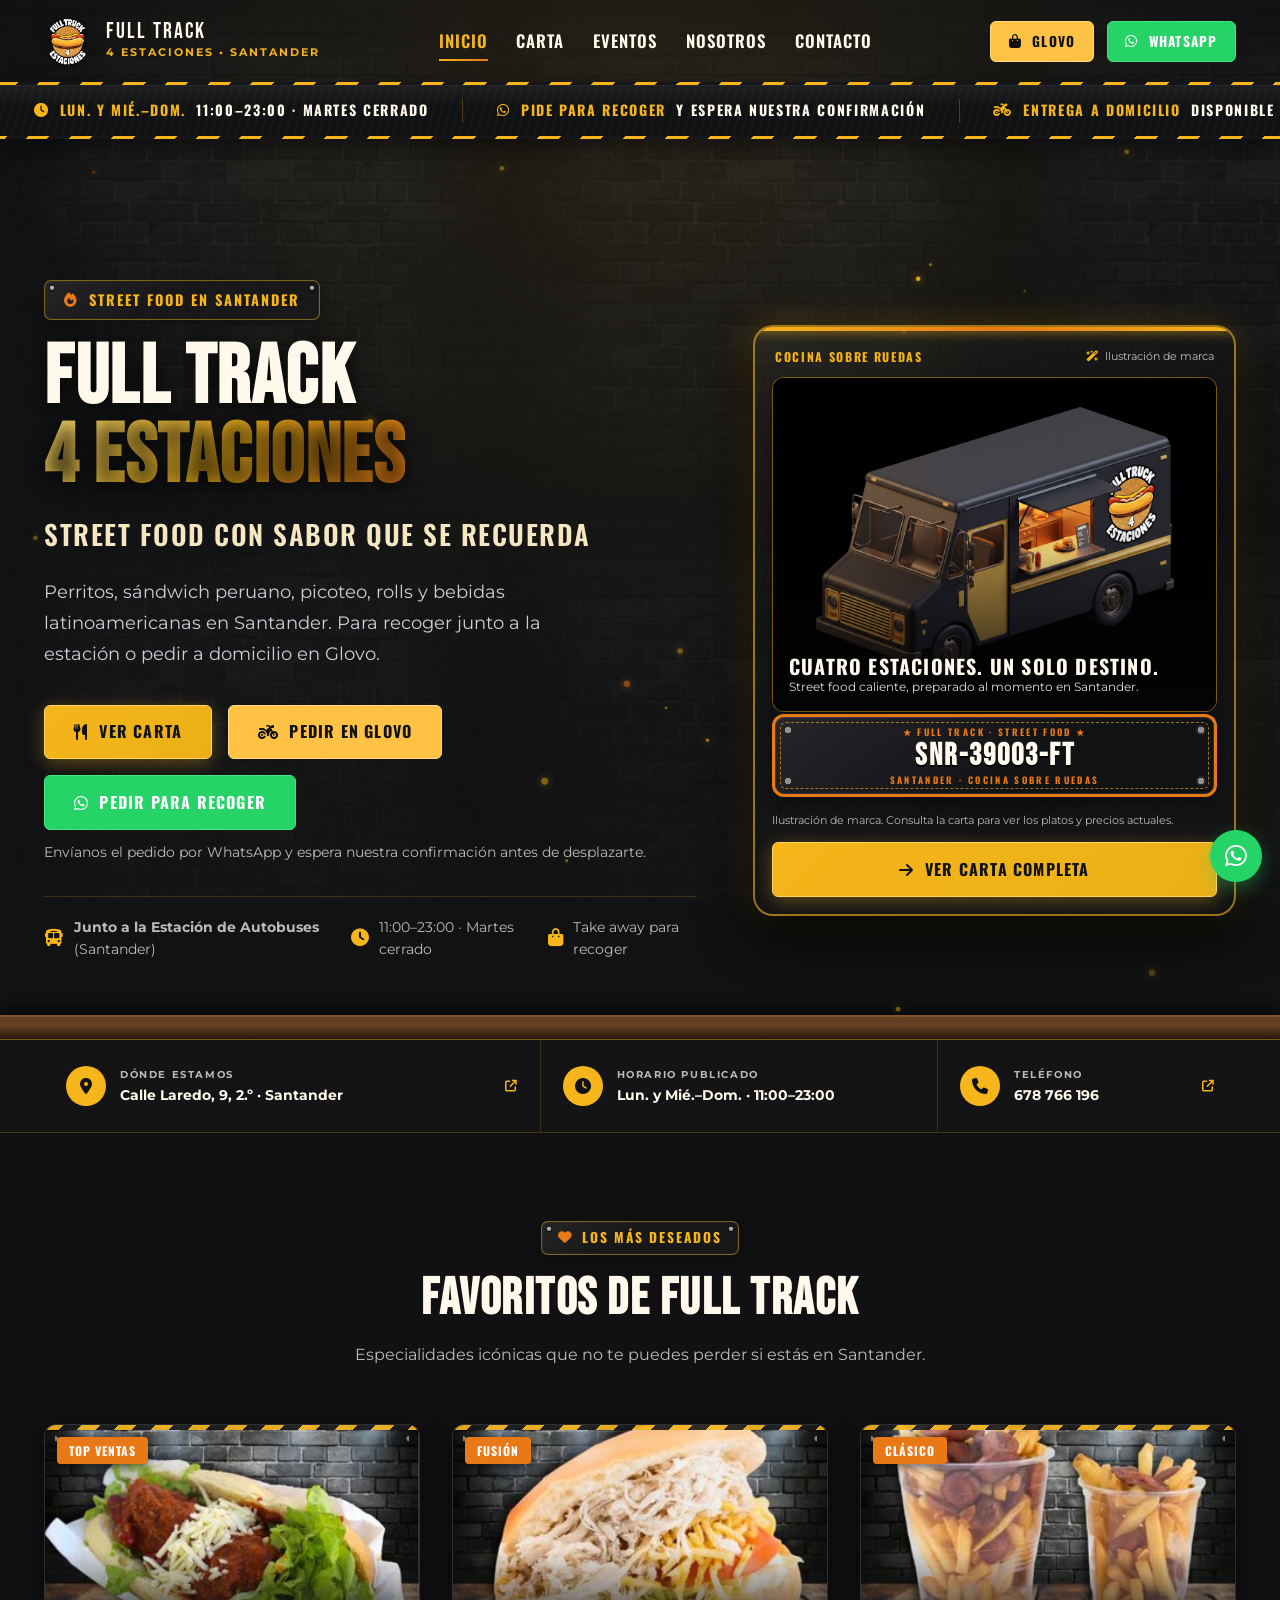
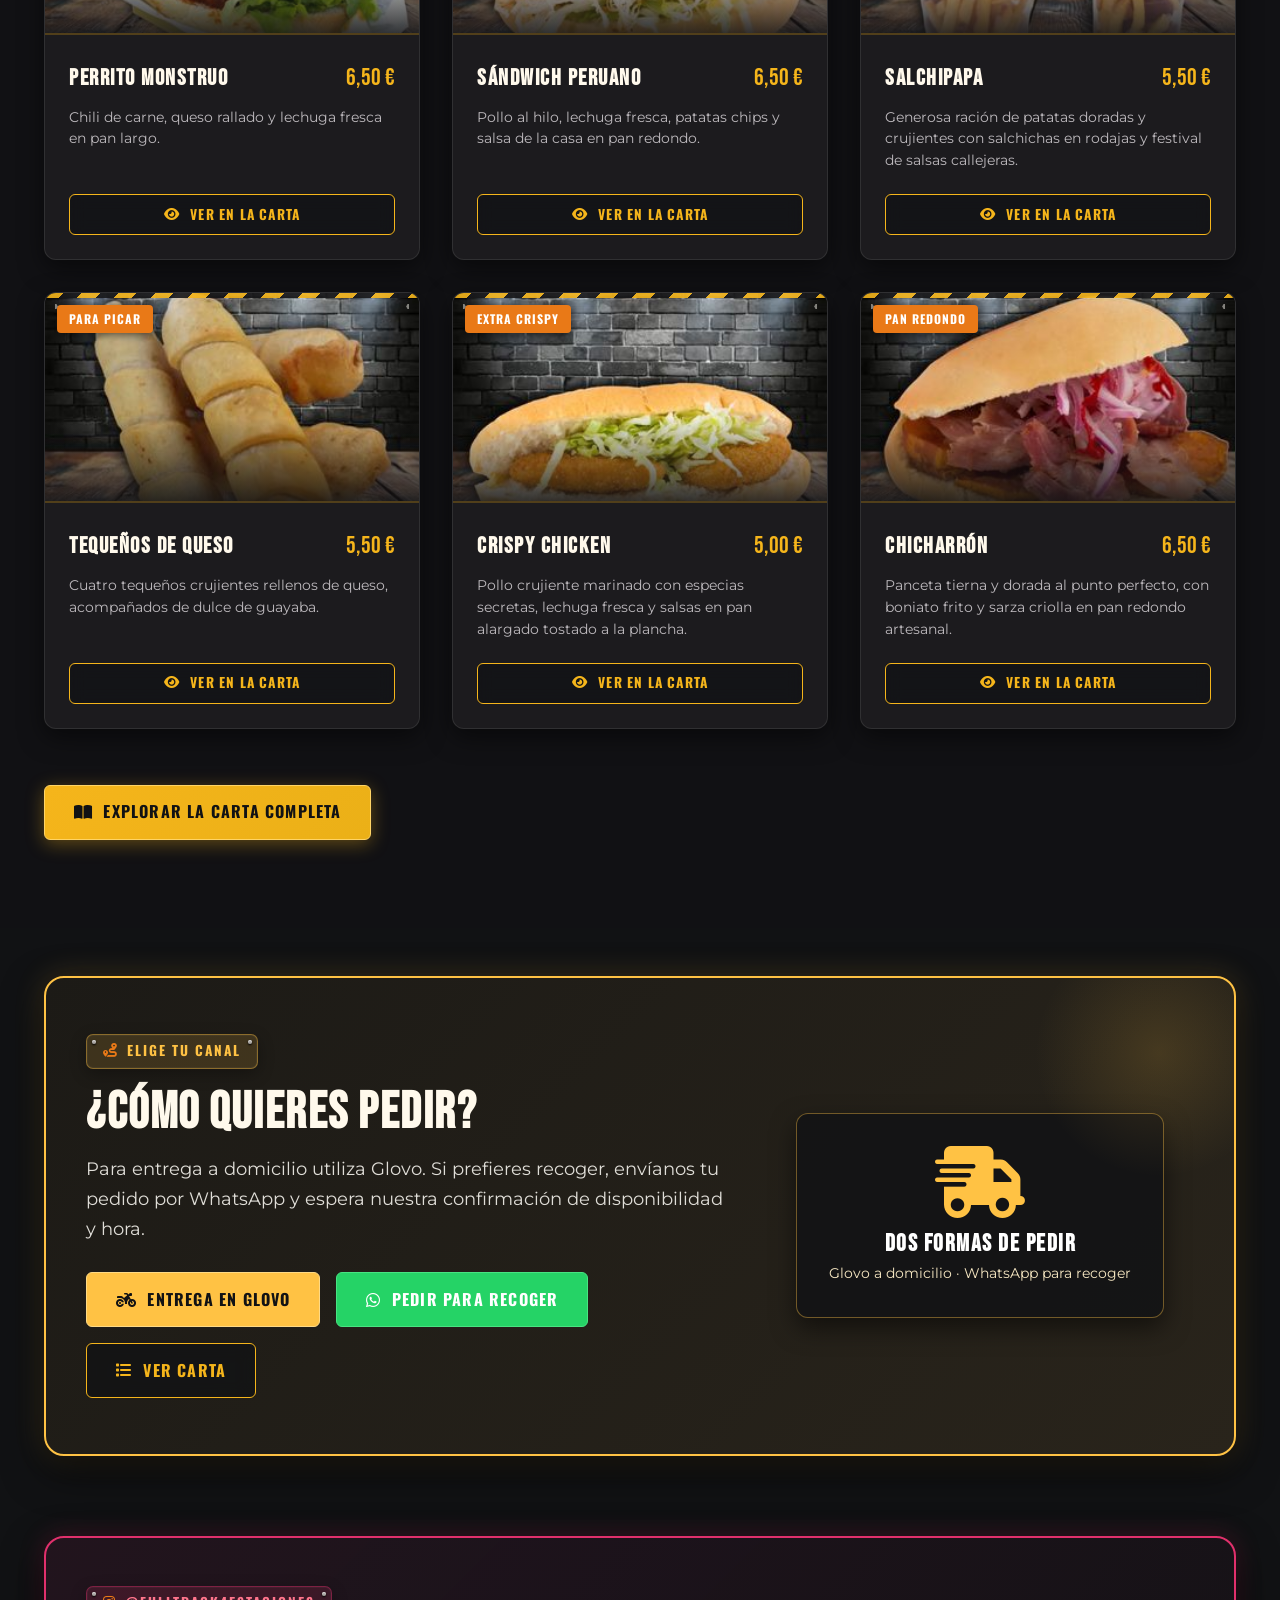
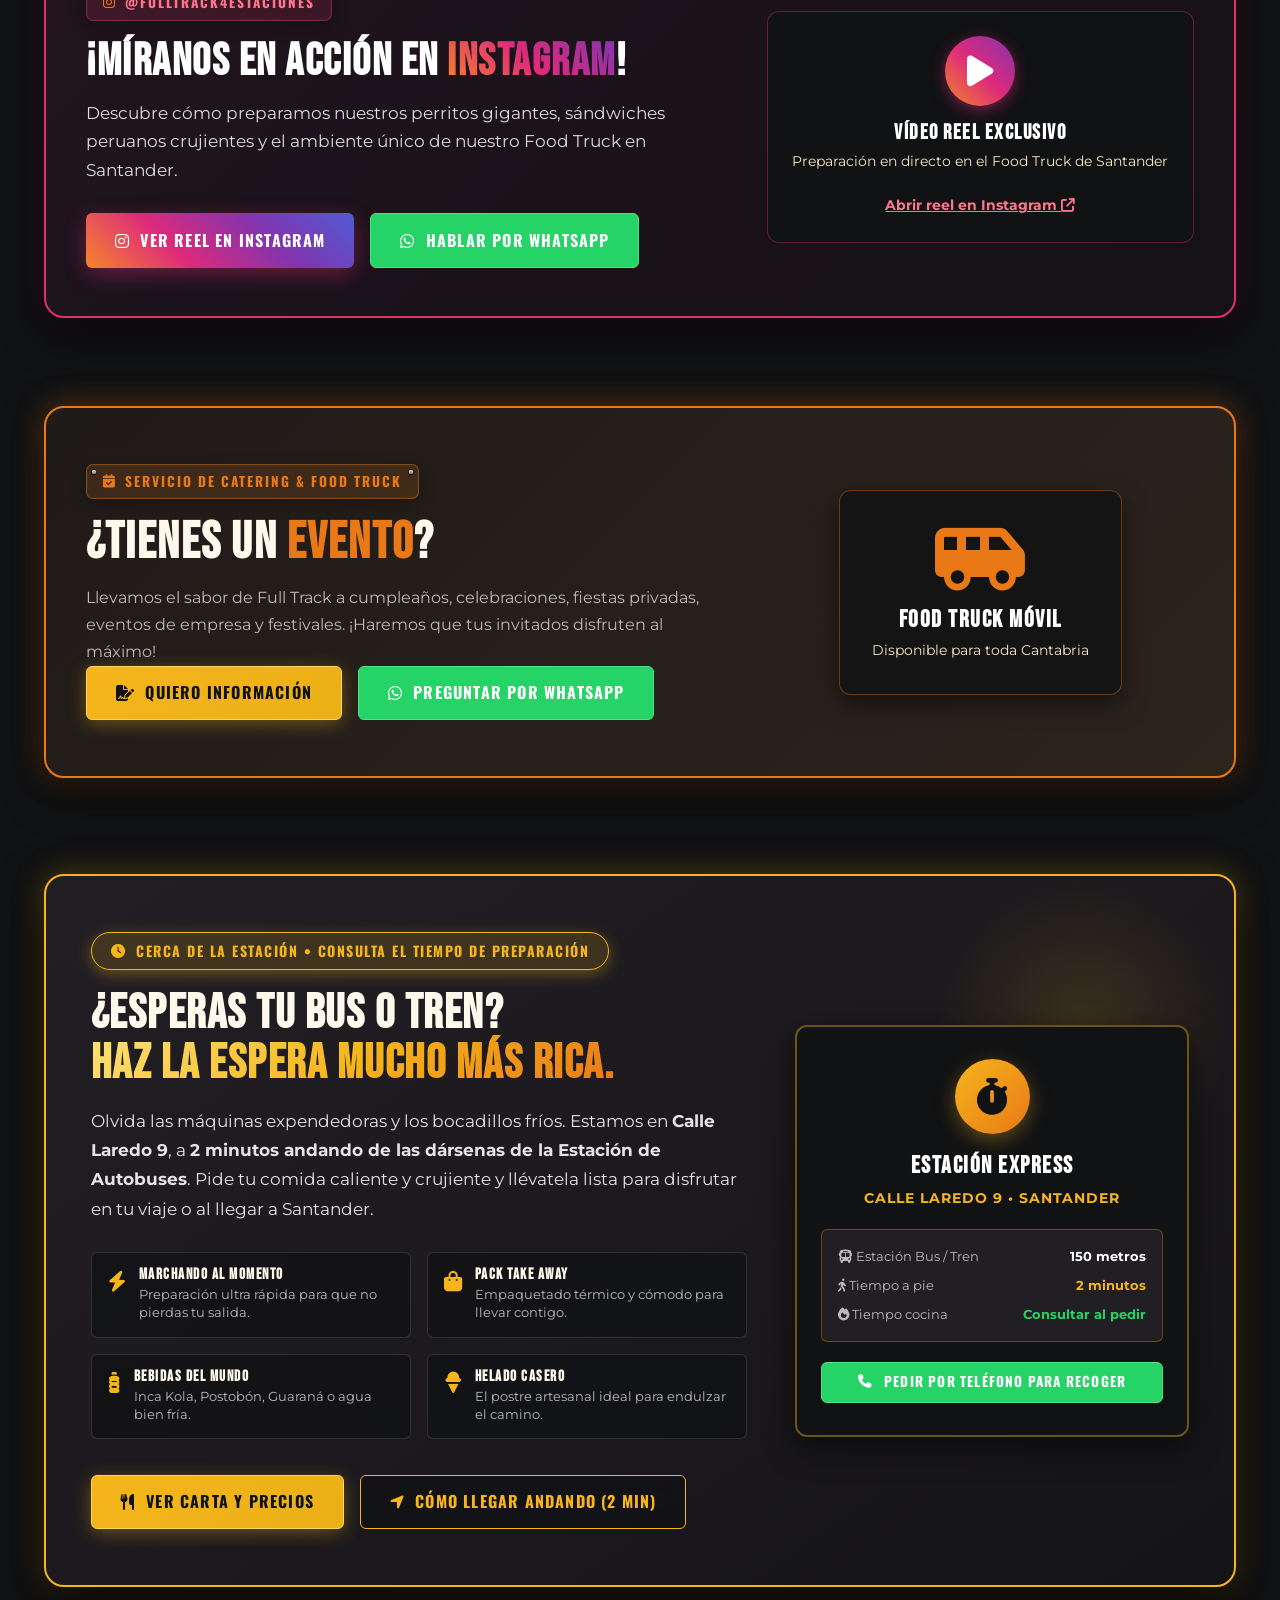
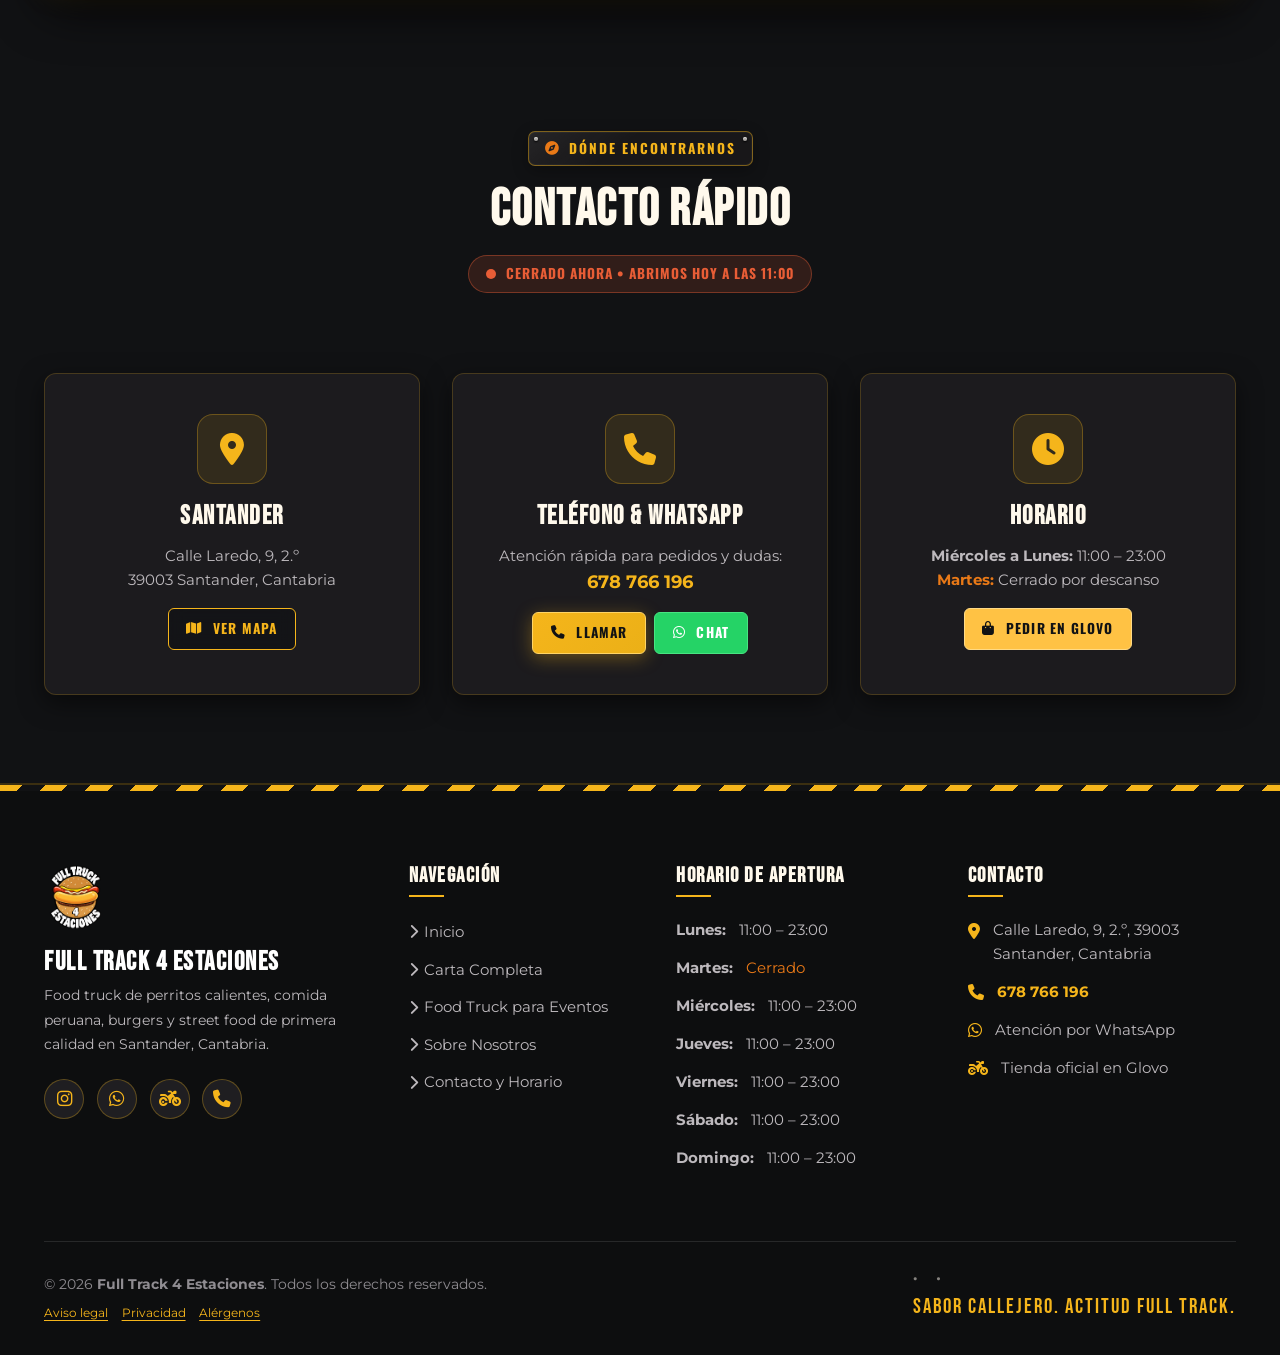
==== index.html @ 61c739f9 "Refine intro truck focus and shutter opening" ====
<!DOCTYPE html>
<html lang="es">
<head>
  <meta charset="UTF-8">
  <meta name="viewport" content="width=device-width, initial-scale=1.0">
  <title>Full Track 4 Estaciones | Food Truck y Street Food en Santander</title>
  <meta name="description" content="Descubre Full Track 4 Estaciones en Santander: los mejores perritos calientes, comida peruana, sándwiches crujientes y street food de calidad. Pide en Glovo o contrátanos para tu evento.">
  <meta name="keywords" content="Food truck en Santander, Perritos calientes en Santander, Street food Santander, Comida peruana Santander, Comida a domicilio Santander, Food truck para eventos en Cantabria">
  <meta name="author" content="Full Track 4 Estaciones">
  <meta name="theme-color" content="#111214">
  <script>
    (function () {
      try {
        var previewIntro = new URLSearchParams(window.location.search).get('intro') === 'preview';
        if ((previewIntro || !sessionStorage.getItem('fullTrackIntroShown')) && !window.matchMedia('(prefers-reduced-motion: reduce)').matches) {
          document.documentElement.classList.add('ft-intro-pending');
        }
      } catch (error) {
        // Si el almacenamiento no está disponible, la web carga directamente.
      }
    }());
  </script>

  <!-- OpenGraph / Social Media -->
  <meta property="og:type" content="restaurant">
  <meta property="og:title" content="Full Track 4 Estaciones | Food Truck & Street Food en Santander">
  <meta property="og:description" content="Street food con sabor que se recuerda. Perritos monstruo, sándwiches peruanos, tequeños y delivery directo en Santander.">
  <meta property="og:image" content="assets/logo-real-clean.png">
  <meta property="og:locale" content="es_ES">

  <!-- Favicon -->
  <link rel="icon" type="image/svg+xml" href="assets/favicon.svg">

  <!-- Google Fonts: Bebas Neue, Oswald, Montserrat -->
  <link rel="preconnect" href="https://fonts.googleapis.com">
  <link rel="preconnect" href="https://fonts.gstatic.com" crossorigin>
  <link href="https://fonts.googleapis.com/css2?family=Bebas+Neue&family=Montserrat:wght@400;500;600;700;800&family=Oswald:wght@500;600;700&display=swap" rel="stylesheet">

  <!-- Font Awesome 6 Icons -->
  <link rel="stylesheet" href="https://cdnjs.cloudflare.com/ajax/libs/font-awesome/6.5.1/css/all.min.css">

  <!-- Estilos del Proyecto -->
  <link rel="stylesheet" href="css/styles.css?v=20260828-3">
  <link rel="stylesheet" href="css/intro.css?v=20260828-2">

  <!-- Schema.org JSON-LD para SEO Local -->
  <script type="application/ld+json">
  {
    "@context": "https://schema.org",
    "@type": "FastFoodRestaurant",
    "name": "Full Track 4 Estaciones",
    "image": "assets/logo-real-clean.png",
    "telephone": "+34678766196",
    "address": {
      "@type": "PostalAddress",
      "streetAddress": "Calle Laredo, 9, 2.º",
      "addressLocality": "Santander",
      "addressRegion": "Cantabria",
      "postalCode": "39003",
      "addressCountry": "ES"
    },
    "servesCuisine": ["Street Food", "Peruvian", "Hot Dogs", "Fast Food"],
    "priceRange": "€",
    "openingHoursSpecification": [
      {
        "@type": "OpeningHoursSpecification",
        "dayOfWeek": ["Monday", "Wednesday", "Thursday", "Friday", "Saturday", "Sunday"],
        "opens": "11:00",
        "closes": "23:00"
      }
    ]
  }
  </script>
</head>
<body>

  <!-- INTRO DE BIENVENIDA: solo se activa al entrar en Inicio -->
  <section class="ft-intro-overlay" aria-label="Bienvenida de Full Track 4 Estaciones" aria-live="polite">
    <button class="ft-intro-skip" type="button" aria-label="Saltar intro y entrar en la web">Saltar intro</button>
    <div class="ft-intro-scene">
      <div class="ft-intro-glow" aria-hidden="true"></div>
      <div class="ft-intro-truck-frame">
        <img class="ft-intro-truck" src="assets/intro/furgoneta-food-truck.jpg" alt="Ilustración lateral del food truck Full Track 4 Estaciones">
        <div class="ft-intro-window-mask" aria-hidden="true">
          <div class="ft-intro-shutter">
            <span class="ft-intro-shutter-line"></span>
            <img src="assets/logo-real-clean.png" alt="">
            <span class="ft-intro-shutter-line"></span>
          </div>
        </div>
        <div class="ft-intro-steam" aria-hidden="true"><i></i><i></i><i></i></div>
      </div>
      <p class="ft-intro-message">EL SABOR YA ESTÁ AQUÍ</p>
    </div>
  </section>

  <!-- CABECERA PRINCIPAL -->
  <header class="site-header">
    <div class="container nav-container">
      <a href="index.html" class="brand-logo" title="Full Track 4 Estaciones - Inicio">
        <img src="assets/logo-real-clean.png" alt="Logo Full Track 4 Estaciones" class="brand-logo-img">
        <div class="brand-text">
          <span class="brand-name">FULL TRACK</span>
          <span class="brand-sub">4 Estaciones • Santander</span>
        </div>
      </a>

      <nav class="main-nav" aria-label="Navegación principal">
        <a href="index.html" class="nav-link active">Inicio</a>
        <a href="carta.html" class="nav-link">Carta</a>
        <a href="eventos.html" class="nav-link">Eventos</a>
        <a href="nosotros.html" class="nav-link">Nosotros</a>
        <a href="contacto.html" class="nav-link">Contacto</a>
      </nav>

      <div class="header-actions">
        <a href="https://glovoapp.com/es/es/santander/stores/food-truck-peruano-perritos-calientes-santander" target="_blank" rel="noopener noreferrer" class="btn btn-glovo btn-sm">
          <i class="fa-solid fa-bag-shopping"></i> Glovo
        </a>
        <a href="https://wa.me/34678766196" target="_blank" rel="noopener noreferrer" class="btn btn-whatsapp btn-sm">
          <i class="fa-brands fa-whatsapp"></i> WhatsApp
        </a>
        <button class="menu-toggle" aria-label="Abrir menú de navegación">
          <span></span>
          <span></span>
          <span></span>
        </button>
      </div>
    </div>
</header>

  <main id="contenido-principal">

  <!-- AVISOS IMPORTANTES: visible desde el primer momento -->
  <div class="ticker-wrap ticker-top" aria-hidden="true">
    <div class="ticker-content">
      <span class="ticker-item"><i class="fa-solid fa-clock"></i> <strong>LUN. Y MIÉ.–DOM.</strong> 11:00–23:00 · MARTES CERRADO</span>
      <span class="ticker-item"><i class="fa-brands fa-whatsapp"></i> <strong>PIDE PARA RECOGER</strong> Y ESPERA NUESTRA CONFIRMACIÓN</span>
      <span class="ticker-item"><i class="fa-solid fa-motorcycle"></i> <strong>ENTREGA A DOMICILIO</strong> DISPONIBLE EN GLOVO</span>
      <span class="ticker-item"><i class="fa-solid fa-truck-fast"></i> <strong>FOOD TRUCK PARA EVENTOS</strong> EN CANTABRIA</span>
      <span class="ticker-item"><i class="fa-solid fa-location-dot"></i> <strong>CALLE LAREDO, 9</strong> · SANTANDER</span>
      <span class="ticker-item"><i class="fa-solid fa-clock"></i> <strong>LUN. Y MIÉ.–DOM.</strong> 11:00–23:00 · MARTES CERRADO</span>
      <span class="ticker-item"><i class="fa-brands fa-whatsapp"></i> <strong>PIDE PARA RECOGER</strong> Y ESPERA NUESTRA CONFIRMACIÓN</span>
      <span class="ticker-item"><i class="fa-solid fa-motorcycle"></i> <strong>ENTREGA A DOMICILIO</strong> DISPONIBLE EN GLOVO</span>
      <span class="ticker-item"><i class="fa-solid fa-truck-fast"></i> <strong>FOOD TRUCK PARA EVENTOS</strong> EN CANTABRIA</span>
      <span class="ticker-item"><i class="fa-solid fa-location-dot"></i> <strong>CALLE LAREDO, 9</strong> · SANTANDER</span>
    </div>
  </div>

  <!-- HERO PRINCIPAL (ESTÉTICA INDUSTRIAL CON FOCOS Y LADRILLO) -->
  <section class="hero" id="hero">
    <!-- Canvas de partículas vivas de brasas cálidas -->
    <canvas id="embersCanvas"></canvas>

    <!-- Focos industriales superiores con conos de luz -->
    <div class="spotlights-wrapper">
      <div class="spotlights-bar"></div>
      <div class="spotlight-unit spot-1">
        <div class="spotlight-lamp"><div class="spotlight-bulb"></div></div>
        <div class="spotlight-beam"></div>
      </div>
      <div class="spotlight-unit spot-2">
        <div class="spotlight-lamp"><div class="spotlight-bulb"></div></div>
        <div class="spotlight-beam"></div>
      </div>
      <div class="spotlight-unit spot-3">
        <div class="spotlight-lamp"><div class="spotlight-bulb"></div></div>
        <div class="spotlight-beam"></div>
      </div>
      <div class="spotlight-unit spot-4">
        <div class="spotlight-lamp"><div class="spotlight-bulb"></div></div>
        <div class="spotlight-beam"></div>
      </div>
    </div>

    <!-- Suelo de Madera Tostada -->
    <div class="hero-wood-floor"></div>

    <div class="container hero-content">
      <!-- Lado Izquierdo: Titulares y Llamadas a la Acción -->
      <div class="hero-text-block">
        <div class="hero-badge-top">
          <i class="fa-solid fa-fire highlight-orange"></i>
          <span>STREET FOOD EN SANTANDER</span>
        </div>
        
        <h1 class="hero-title">FULL TRACK<br><span class="text-gradient">4 ESTACIONES</span></h1>
        
        <div class="hero-subtitle">Street food con sabor que se recuerda</div>
        
        <p class="hero-desc">
          Perritos, sándwich peruano, picoteo, rolls y bebidas latinoamericanas en Santander. Para recoger junto a la estación o pedir a domicilio en Glovo.
        </p>

        <div class="hero-cta-group">
          <a href="carta.html" class="btn btn-primary">
            <i class="fa-solid fa-utensils"></i> VER CARTA
          </a>
          <a href="https://glovoapp.com/es/es/santander/stores/food-truck-peruano-perritos-calientes-santander" target="_blank" rel="noopener noreferrer" class="btn btn-glovo">
            <i class="fa-solid fa-motorcycle"></i> PEDIR EN GLOVO
          </a>
          <a href="https://wa.me/34678766196" target="_blank" rel="noopener noreferrer" class="btn btn-whatsapp">
            <i class="fa-brands fa-whatsapp"></i> PEDIR PARA RECOGER
          </a>
          <p class="order-note">Envíanos el pedido por WhatsApp y espera nuestra confirmación antes de desplazarte.</p>
        </div>

        <div class="hero-trust-bar">
          <div class="trust-item">
            <i class="fa-solid fa-bus"></i>
            <span><strong>Junto a la Estación de Autobuses</strong> (Santander)</span>
          </div>
          <div class="trust-item">
            <i class="fa-solid fa-clock"></i>
            <span>11:00–23:00 · Martes cerrado</span>
          </div>
          <div class="trust-item">
            <i class="fa-solid fa-bag-shopping"></i>
            <span>Take away para recoger</span>
          </div>
        </div>
      </div>

      <!-- Lado Derecho: ilustración de marca del food truck -->
      <div class="hero-visual-card hero-truck-showcase">
        <div class="truck-art-header">
          <span class="eyebrow">COCINA SOBRE RUEDAS</span>
          <span class="truck-art-note"><i class="fa-solid fa-wand-magic-sparkles"></i> Ilustración de marca</span>
        </div>
        <figure class="hero-truck-art">
          <img src="assets/foodtruck-4-estaciones-illustration.jpg" alt="Ilustración del food truck Full Track 4 Estaciones en negro y dorado">
          <figcaption>
            <strong>CUATRO ESTACIONES. UN SOLO DESTINO.</strong>
            <span>Street food caliente, preparado al momento en Santander.</span>
          </figcaption>
        </figure>
        <div class="foodtruck-license-plate" aria-label="Matrícula de marca Full Track: SNR-39003-FT">
          <span class="plate-top">★ Full Track · Street Food ★</span>
          <strong>SNR-39003-FT</strong>
          <span class="plate-bottom">Santander · Cocina sobre ruedas</span>
        </div>
        <p class="proof-footnote">Ilustración de marca. Consulta la carta para ver los platos y precios actuales.</p>
        <a href="carta.html" class="btn btn-primary btn-block"><i class="fa-solid fa-arrow-right"></i> VER CARTA COMPLETA</a>
      </div>
    </div>
  </section>

  <section class="real-facts-strip" aria-label="Datos verificados de Full Track">
    <div class="container real-facts-grid">
      <a href="https://maps.google.com/?q=Calle+Laredo+9+39003+Santander" target="_blank" rel="noopener noreferrer" class="real-fact-item">
        <i class="fa-solid fa-location-dot"></i><span><small>DÓNDE ESTAMOS</small><strong>Calle Laredo, 9, 2.º · Santander</strong></span><i class="fa-solid fa-arrow-up-right-from-square fact-arrow"></i>
      </a>
      <div class="real-fact-item">
        <i class="fa-solid fa-clock"></i><span><small>HORARIO PUBLICADO</small><strong>Lun. y Mié.–Dom. · 11:00–23:00</strong></span>
      </div>
      <a href="tel:+34678766196" class="real-fact-item">
        <i class="fa-solid fa-phone"></i><span><small>TELÉFONO</small><strong>678 766 196</strong></span><i class="fa-solid fa-arrow-up-right-from-square fact-arrow"></i>
      </a>
    </div>
  </section>

  <!-- BARRA DE IMPACTO Y NÚMEROS -->
  <section class="stats-counter-strip" hidden>
    <div class="container">
      <div class="stats-counter-grid">
        <div class="stat-counter-box">
          <div class="stat-counter-number">Santander</div>
          <div class="stat-counter-label">Street food y recogida</div>
        </div>
        <div class="stat-counter-box">
          <div class="stat-counter-number">6 días</div>
          <div class="stat-counter-label">Horario semanal publicado</div>
        </div>
        <div class="stat-counter-box">
          <div class="stat-counter-number">Glovo</div>
          <div class="stat-counter-label">Entrega a domicilio</div>
        </div>
        <div class="stat-counter-box">
          <div class="stat-counter-number">Eventos</div>
          <div class="stat-counter-label">Solicita disponibilidad</div>
        </div>
      </div>
    </div>
  </section>

  <!-- SECCIÓN: LO QUE NOS REPRESENTA -->
  <section class="section" id="nos-representa" hidden>
    <div class="container">
      <div class="section-header">
        <div class="section-tag">
          <i class="fa-solid fa-star"></i> Nuestra Esencia
        </div>
        <h2>Lo que nos representa</h2>
        <p>Pasión por la comida callejera bien hecha, con personalidad arrolladora y máxima calidad en cada bocado.</p>
        <div class="section-divider"></div>
      </div>

      <div class="features-grid">
        <!-- Tarjeta 1 -->
        <div class="feature-card">
          <div class="feature-icon-box">
            <i class="fa-solid fa-hotdog"></i>
          </div>
          <h3 class="feature-title">Street Food</h3>
          <p class="feature-text">
            Comida rápida con personalidad, sabor y estilo propio. Desde nuestros perritos gigantes hasta los mejores sándwiches y picoteos recién hechos.
          </p>
        </div>

        <!-- Tarjeta 2 -->
        <div class="feature-card">
          <div class="feature-icon-box">
            <i class="fa-solid fa-users"></i>
          </div>
          <h3 class="feature-title">Sabor para Compartir</h3>
          <p class="feature-text">
            Opciones pensadas para disfrutar solo, en pareja, con amigos o en familia. Raciones generosas, tequeños crujientes y salchipapas irresistibles.
          </p>
        </div>

        <!-- Tarjeta 3 -->
        <div class="feature-card">
          <div class="feature-icon-box">
            <i class="fa-solid fa-motorcycle"></i>
          </div>
          <h3 class="feature-title">También a Domicilio</h3>
          <p class="feature-text">
            Pide tus favoritos cómodamente a través de Glovo y recíbelos calientes y crujientes en cualquier punto de Santander.
          </p>
        </div>
      </div>
    </div>
  </section>

  <!-- SECCIÓN: FAVORITOS DE FULL TRACK -->
  <section class="section" id="favoritos" style="background: rgba(17, 18, 20, 0.65);">
    <div class="container">
      <div class="section-header">
        <div class="section-tag">
          <i class="fa-solid fa-heart"></i> Los Más Deseados
        </div>
        <h2>Favoritos de Full Track</h2>
        <p>Especialidades icónicas que no te puedes perder si estás en Santander.</p>
        <div class="section-divider"></div>
      </div>

      <div class="favorites-grid">
        <!-- 1. Perrito Monstruo -->
        <div class="product-card">
          <div class="product-image-box">
            <span class="product-badge-corner">TOP VENTAS</span>
            <img src="assets/dishes/perrito-monstruo.jpg" alt="Perrito Monstruo Full Track" class="product-img" loading="lazy">
          </div>
          <div class="product-details">
            <div class="product-header">
              <h3 class="product-name">Perrito Monstruo</h3>
              <span class="product-price">6,50 €</span>
            </div>
            <p class="product-desc">
              Chili de carne, queso rallado y lechuga fresca en pan largo.
            </p>
            <div class="product-footer">
              <a href="carta.html#pan-largo" class="btn btn-secondary btn-sm btn-block">
                <i class="fa-solid fa-eye"></i> Ver en la carta
              </a>
            </div>
          </div>
        </div>

        <!-- 2. Sándwich Peruano -->
        <div class="product-card">
          <div class="product-image-box">
            <span class="product-badge-corner">FUSIÓN</span>
            <img src="assets/dishes/sandwich-peruano.jpg" alt="Sándwich Peruano Full Track" class="product-img" loading="lazy">
          </div>
          <div class="product-details">
            <div class="product-header">
              <h3 class="product-name">Sándwich Peruano</h3>
              <span class="product-price">6,50 €</span>
            </div>
            <p class="product-desc">
              Pollo al hilo, lechuga fresca, patatas chips y salsa de la casa en pan redondo.
            </p>
            <div class="product-footer">
              <a href="carta.html#mas-vendido" class="btn btn-secondary btn-sm btn-block">
                <i class="fa-solid fa-eye"></i> Ver en la carta
              </a>
            </div>
          </div>
        </div>

        <!-- 3. Salchipapa -->
        <div class="product-card">
          <div class="product-image-box">
            <span class="product-badge-corner">CLÁSICO</span>
            <img src="assets/dishes/salchipapa.jpg" alt="Salchipapa Full Track" class="product-img" loading="lazy">
          </div>
          <div class="product-details">
            <div class="product-header">
              <h3 class="product-name">Salchipapa</h3>
              <span class="product-price">5,50 €</span>
            </div>
            <p class="product-desc">
              Generosa ración de patatas doradas y crujientes con salchichas en rodajas y festival de salsas callejeras.
            </p>
            <div class="product-footer">
              <a href="carta.html#mas-vendido" class="btn btn-secondary btn-sm btn-block">
                <i class="fa-solid fa-eye"></i> Ver en la carta
              </a>
            </div>
          </div>
        </div>

        <!-- 4. Tequeños de Queso -->
        <div class="product-card">
          <div class="product-image-box">
            <span class="product-badge-corner">PARA PICAR</span>
            <img src="assets/dishes/tequenos-de-queso-4-uds.jpg" alt="Tequeños de Queso Full Track" class="product-img" loading="lazy">
          </div>
          <div class="product-details">
            <div class="product-header">
              <h3 class="product-name">Tequeños de Queso</h3>
              <span class="product-price">5,50 €</span>
            </div>
            <p class="product-desc">
              Cuatro tequeños crujientes rellenos de queso, acompañados de dulce de guayaba.
            </p>
            <div class="product-footer">
              <a href="carta.html#picoteo" class="btn btn-secondary btn-sm btn-block">
                <i class="fa-solid fa-eye"></i> Ver en la carta
              </a>
            </div>
          </div>
        </div>

        <!-- 5. Crispy Chicken -->
        <div class="product-card">
          <div class="product-image-box">
            <span class="product-badge-corner">EXTRA CRISPY</span>
            <img src="assets/dishes/crispy-chicken.jpg" alt="Crispy Chicken Full Track" class="product-img" loading="lazy">
          </div>
          <div class="product-details">
            <div class="product-header">
              <h3 class="product-name">Crispy Chicken</h3>
              <span class="product-price">5,00 €</span>
            </div>
            <p class="product-desc">
              Pollo crujiente marinado con especias secretas, lechuga fresca y salsas en pan alargado tostado a la plancha.
            </p>
            <div class="product-footer">
              <a href="carta.html#pan-largo" class="btn btn-secondary btn-sm btn-block">
                <i class="fa-solid fa-eye"></i> Ver en la carta
              </a>
            </div>
          </div>
        </div>

        <!-- 6. Chicharrón -->
        <div class="product-card">
          <div class="product-image-box">
            <span class="product-badge-corner">PAN REDONDO</span>
            <img src="assets/dishes/chicharron.jpg" alt="Chicharrón Full Track" class="product-img" loading="lazy">
          </div>
          <div class="product-details">
            <div class="product-header">
              <h3 class="product-name">Chicharrón</h3>
              <span class="product-price">6,50 €</span>
            </div>
            <p class="product-desc">
              Panceta tierna y dorada al punto perfecto, con boniato frito y sarza criolla en pan redondo artesanal.
            </p>
            <div class="product-footer">
              <a href="carta.html#pan-redondo" class="btn btn-secondary btn-sm btn-block">
                <i class="fa-solid fa-eye"></i> Ver en la carta
              </a>
            </div>
          </div>
        </div>
      </div>

      <div class="menu-action-center" style="margin-top: 3.5rem;">
        <a href="carta.html" class="btn btn-primary btn-lg">
          <i class="fa-solid fa-book-open"></i> EXPLORAR LA CARTA COMPLETA
        </a>
      </div>
    </div>
  </section>

  <!-- SECCIÓN INTERACTIVA: CONFIGURA TU COMBO STREET FOOD EN VIVO -->
  <section class="section" id="arma-tu-combo" style="padding-top: 2rem; padding-bottom: 3.5rem;" hidden>
    <div class="container">
      <div class="combo-maker-section" id="comboMaker">
        <div class="section-header" style="margin-bottom: 2rem;">
          <div class="section-tag" style="background: rgba(245, 181, 27, 0.15); border-color: rgba(245, 181, 27, 0.4); color: var(--color-yellow);">
            <i class="fa-solid fa-wand-magic-sparkles"></i> Interactivo
          </div>
          <h2 style="font-size: clamp(2rem, 3.5vw, 2.8rem);">Arma tu Menú Combo al Vuelo</h2>
          <p>Selecciona tu plato favorito, tu bebida internacional y tu postre para calcular tu pedido en directo.</p>
          <div class="section-divider"></div>
        </div>

        <div class="combo-steps-grid">
          <!-- Paso 1: Plato Principal -->
          <div class="combo-step-col">
            <h4><i class="fa-solid fa-hotdog"></i> 1. Plato Principal</h4>
            <div class="combo-options-list">
              <div class="combo-option-card selected" data-group="main" data-name="Perrito Monstruo" data-price="7.50">
                <span class="combo-option-name">🌭 Perrito Monstruo</span>
                <span class="combo-option-price">7.50€</span>
              </div>
              <div class="combo-option-card" data-group="main" data-name="Sándwich Peruano" data-price="7.20">
                <span class="combo-option-name">🥪 Sándwich Peruano</span>
                <span class="combo-option-price">7.20€</span>
              </div>
              <div class="combo-option-card" data-group="main" data-name="Salchipapa Especial" data-price="6.90">
                <span class="combo-option-name">🍟 Salchipapa Especial</span>
                <span class="combo-option-price">6.90€</span>
              </div>
              <div class="combo-option-card" data-group="main" data-name="Crispy Chicken" data-price="6.80">
                <span class="combo-option-name">🍗 Crispy Chicken</span>
                <span class="combo-option-price">6.80€</span>
              </div>
            </div>
          </div>

          <!-- Paso 2: Bebida del Mundo -->
          <div class="combo-step-col">
            <h4><i class="fa-solid fa-bottle-water"></i> 2. Bebida Fría</h4>
            <div class="combo-options-list">
              <div class="combo-option-card selected" data-group="drink" data-name="Inca Kola (Perú)" data-price="2.20">
                <span class="combo-option-name">🇵🇪 Inca Kola 300ml</span>
                <span class="combo-option-price">2.20€</span>
              </div>
              <div class="combo-option-card" data-group="drink" data-name="Postobón Manzana" data-price="2.20">
                <span class="combo-option-name">🇨🇴 Postobón Manzana</span>
                <span class="combo-option-price">2.20€</span>
              </div>
              <div class="combo-option-card" data-group="drink" data-name="Guaraná (Brasil)" data-price="2.20">
                <span class="combo-option-name">🇧🇷 Guaraná Antarctica</span>
                <span class="combo-option-price">2.20€</span>
              </div>
              <div class="combo-option-card" data-group="drink" data-name="Coca-Cola Zero" data-price="2.00">
                <span class="combo-option-name">🥤 Coca-Cola Zero</span>
                <span class="combo-option-price">2.00€</span>
              </div>
            </div>
          </div>

          <!-- Paso 3: Postre Artesanal -->
          <div class="combo-step-col">
            <h4><i class="fa-solid fa-ice-cream"></i> 3. Postre / Extra</h4>
            <div class="combo-options-list">
              <div class="combo-option-card selected" data-group="dessert" data-name="Helado Casero" data-price="2.80">
                <span class="combo-option-name">🍦 Helado Casero</span>
                <span class="combo-option-price">2.80€</span>
              </div>
              <div class="combo-option-card" data-group="dessert" data-name="Tequeños (4 Uds)" data-price="4.50">
                <span class="combo-option-name">🧀 Tequeños de Queso</span>
                <span class="combo-option-price">4.50€</span>
              </div>
              <div class="combo-option-card" data-group="dessert" data-name="none" data-price="0.00">
                <span class="combo-option-name">❌ Sin postre / extra</span>
                <span class="combo-option-price">0.00€</span>
              </div>
            </div>
          </div>
        </div>

        <!-- Resumen y Botón de Pedido -->
        <div class="combo-summary-box">
          <div>
            <div class="combo-total-label">Total de tu Menú Combo:</div>
            <div class="combo-total-price" id="comboTotalPrice">12.50€</div>
            <div class="combo-selected-preview" id="comboSelectedPreview">
              👉 Principal: Perrito Monstruo + Bebida: Inca Kola + Postre: Helado Casero
            </div>
          </div>

          <div style="display: flex; gap: 1rem; flex-wrap: wrap;">
            <a href="#" id="comboWhatsappBtn" target="_blank" rel="noopener noreferrer" class="btn btn-whatsapp btn-lg">
              <i class="fa-brands fa-whatsapp"></i> PEDIR ESTE COMBO POR WHATSAPP
            </a>
            <a href="https://glovoapp.com/es/es/santander/stores/food-truck-peruano-perritos-calientes-santander" target="_blank" rel="noopener noreferrer" class="btn btn-glovo btn-lg">
              <i class="fa-solid fa-bag-shopping"></i> O PEDIR EN GLOVO
            </a>
          </div>
        </div>
      </div>
    </div>
  </section>

  <!-- SECCIÓN GLOVO BANNER -->
  <section class="section" style="padding-top: 3rem; padding-bottom: 3rem;">
    <div class="container">
      <div class="banner-glovo">
        <div class="banner-grid">
          <div>
            <div class="section-tag" style="background: rgba(255, 194, 68, 0.15); border-color: rgba(255, 194, 68, 0.4); color: var(--glovo-yellow);">
              <i class="fa-solid fa-route"></i> Elige tu canal
            </div>
            <h2>¿Cómo quieres pedir?</h2>
            <p>
              Para entrega a domicilio utiliza Glovo. Si prefieres recoger, envíanos tu pedido por WhatsApp y espera nuestra confirmación de disponibilidad y hora.
            </p>
            <div class="banner-actions">
              <a href="https://glovoapp.com/es/es/santander/stores/food-truck-peruano-perritos-calientes-santander" target="_blank" rel="noopener noreferrer" class="btn btn-glovo">
                <i class="fa-solid fa-motorcycle"></i> ENTREGA EN GLOVO
              </a>
              <a href="https://wa.me/34678766196?text=Hola%20Full%20Track%2C%20quiero%20hacer%20un%20pedido%20para%20recoger.%20%C2%BFMe%20confirm%C3%A1is%20disponibilidad%20y%20hora%3F" target="_blank" rel="noopener noreferrer" class="btn btn-whatsapp">
                <i class="fa-brands fa-whatsapp"></i> PEDIR PARA RECOGER
              </a>
              <a href="carta.html" class="btn btn-secondary">
                <i class="fa-solid fa-list"></i> VER CARTA
              </a>
            </div>
          </div>

          <div class="banner-icon-side">
            <div class="banner-badge-box">
              <i class="fa-solid fa-truck-fast"></i>
              <h3 style="font-size: 1.5rem; color: #fff; margin-bottom: 0.3rem;">DOS FORMAS DE PEDIR</h3>
              <p style="font-size: 0.85rem; color: var(--color-cream); margin: 0;">Glovo a domicilio · WhatsApp para recoger</p>
            </div>
          </div>
        </div>
      </div>
    </div>
  </section>

  <!-- SECCIÓN ESPECIAL: HELADOS ARTESANALES & BEBIDAS DEL MUNDO -->
  <section class="section" id="especiales-mundo" style="background: rgba(22, 20, 24, 0.7); border-top: 1px solid rgba(245, 181, 27, 0.15); border-bottom: 1px solid rgba(245, 181, 27, 0.15);" hidden>
    <div class="container">
      <div class="section-header">
        <div class="section-tag">
          <i class="fa-solid fa-earth-americas"></i> Fusión & Tradición
        </div>
        <h2>Helados Artesanales & Bebidas del Mundo</h2>
        <p>
          En Full Track cuidamos cada detalle: desde nuestros helados caseros elaborados con recetas tradicionales hasta la más exclusiva selección de refrescos internacionales.
        </p>
        <div class="section-divider"></div>
      </div>

      <div class="special-showcase-grid">
        <!-- Tarjeta 1: Helados Artesanales -->
        <div class="special-card">
          <div class="special-card-header">
            <div class="special-card-icon">
              <i class="fa-solid fa-ice-cream"></i>
            </div>
            <div>
              <h3 style="font-size: 1.6rem; color: #fff; margin-bottom: 0.2rem;">Helados Artesanales</h3>
              <span class="highlight-yellow" style="font-family: var(--font-heading); font-size: 0.85rem; letter-spacing: 1px; font-weight: 700;">100% ELABORACIÓN CASERA</span>
            </div>
          </div>
          <p>
            Texturas cremosas, ingredientes naturales y el toque dulce perfecto para acompañar cualquier pedido de street food.
          </p>

          <div class="special-mini-gallery">
            <div class="special-thumb-card">
              <img src="assets/dishes/helado-casero.jpg" alt="Helado Casero Artesanal" class="special-thumb-img">
              <div class="special-thumb-title">Tarrina Casera</div>
            </div>
            <div class="special-thumb-card">
              <img src="assets/dishes/helado.jpg" alt="Helados de Temporada" class="special-thumb-img">
              <div class="special-thumb-title">Sabores Vainilla / Chocolate</div>
            </div>
            <div class="special-thumb-card">
              <img src="assets/dishes/burrito-de-maduro.jpg" alt="Postres y Dulces" class="special-thumb-img">
              <div class="special-thumb-title">Dulce de Maduro</div>
            </div>
          </div>

          <a href="carta.html#helados" class="btn btn-secondary btn-sm btn-block">
            <i class="fa-solid fa-eye"></i> Ver Postres en la Carta
          </a>
        </div>

        <!-- Tarjeta 2: Bebidas de Otros Países -->
        <div class="special-card">
          <div class="special-card-header">
            <div class="special-card-icon" style="color: var(--color-orange); border-color: rgba(233, 121, 23, 0.4);">
              <i class="fa-solid fa-wine-bottle"></i>
            </div>
            <div>
              <h3 style="font-size: 1.6rem; color: #fff; margin-bottom: 0.2rem;">Bebidas de Otros Países</h3>
              <span class="highlight-orange" style="font-family: var(--font-heading); font-size: 0.85rem; letter-spacing: 1px; font-weight: 700;">PERÚ 🇵🇪 • COLOMBIA 🇨🇴 • BRASIL 🇧🇷</span>
            </div>
          </div>
          <p>
            Viaja con el paladar a través de refrescos icónicos de Latinoamérica que no encontrarás en ningún restaurante convencional de Santander.
          </p>

          <div class="special-mini-gallery">
            <div class="special-thumb-card">
              <img src="assets/dishes/inca-kola-300-ml.jpg" alt="Inca Kola Perú" class="special-thumb-img">
              <div class="special-thumb-title">Inca Kola (Perú)</div>
            </div>
            <div class="special-thumb-card">
              <div class="product-image-placeholder" role="img" aria-label="Imagen pendiente de Postobón Manzana"><i class="fa-solid fa-bottle-water"></i><span>Postobón</span></div>
              <div class="special-thumb-title">Postobón Manzana</div>
            </div>
            <div class="special-thumb-card">
              <img src="assets/dishes/guarana-330-ml.jpg" alt="Guaraná Brasil" class="special-thumb-img">
              <div class="special-thumb-title">Guaraná (Brasil)</div>
            </div>
          </div>

          <a href="carta.html#refrescos" class="btn btn-secondary btn-sm btn-block">
            <i class="fa-solid fa-eye"></i> Ver todas las Bebidas
          </a>
        </div>
      </div>
    </div>
  </section>

  <!-- SECCIÓN INSTAGRAM REEL SHOWCASE -->
  <section class="section" style="padding-top: 2rem; padding-bottom: 3.5rem;">
    <div class="container">
      <div class="instagram-banner-card">
        <div>
          <div class="section-tag" style="background: rgba(225, 48, 108, 0.15); border-color: rgba(225, 48, 108, 0.4); color: #FF758C;">
            <i class="fa-brands fa-instagram"></i> @fulltrack4estaciones
          </div>
          <h2 style="font-size: clamp(2rem, 3.5vw, 2.8rem); color: #fff;">
            ¡Míranos en Acción en <span style="background: linear-gradient(45deg, #F58529, #DD2A7B, #8134AF); -webkit-background-clip: text; -webkit-text-fill-color: transparent;">Instagram</span>!
          </h2>
          <p style="color: #dedbdf; margin-bottom: 1.8rem; font-size: 1.05rem;">
            Descubre cómo preparamos nuestros perritos gigantes, sándwiches peruanos crujientes y el ambiente único de nuestro Food Truck en Santander.
          </p>
          <div style="display: flex; gap: 1rem; flex-wrap: wrap;">
            <a href="https://www.instagram.com/reel/DaOkH8lqija/?utm_source=ig_web_copy_link&igsi=NTc4MTIwNjQ2YQ==" target="_blank" rel="noopener noreferrer" class="btn instagram-btn">
              <i class="fa-brands fa-instagram"></i> VER REEL EN INSTAGRAM
            </a>
            <a href="https://wa.me/34678766196" target="_blank" rel="noopener noreferrer" class="btn btn-whatsapp">
              <i class="fa-brands fa-whatsapp"></i> Hablar por WhatsApp
            </a>
          </div>
        </div>

        <div class="instagram-preview-box">
          <div style="width: 70px; height: 70px; margin: 0 auto 1rem auto; border-radius: 50%; background: linear-gradient(45deg, #F58529, #DD2A7B, #8134AF); display: flex; align-items: center; justify-content: center; font-size: 2.2rem; color: #fff; box-shadow: 0 4px 15px rgba(221, 42, 123, 0.5);">
            <i class="fa-solid fa-play"></i>
          </div>
          <h3 style="font-size: 1.3rem; color: #fff; margin-bottom: 0.3rem;">Vídeo Reel Exclusivo</h3>
          <p style="font-size: 0.85rem; color: var(--color-cream); margin-bottom: 1.2rem;">
            Preparación en directo en el Food Truck de Santander
          </p>
          <a href="https://www.instagram.com/reel/DaOkH8lqija/?utm_source=ig_web_copy_link&igsi=NTc4MTIwNjQ2YQ==" target="_blank" rel="noopener noreferrer" style="font-size: 0.85rem; font-weight: 700; color: #FF758C; text-decoration: underline;">
            Abrir reel en Instagram <i class="fa-solid fa-arrow-up-right-from-square"></i>
          </a>
        </div>
      </div>
    </div>
  </section>

  <!-- SECCIÓN: RESEÑAS DE GOOGLE & PERFIL LOCAL -->
  <section class="section" style="background: rgba(17, 18, 20, 0.7); padding-top: 3rem; padding-bottom: 4rem;" hidden>
    <div class="container">
      <div class="section-header">
        <div class="google-badge-box">
          <i class="fa-brands fa-google"></i> Ubicación en Google Maps
        </div>
        <h2>Opiniones y Reseñas</h2>
        <p>Lo que dicen quienes ya han disfrutado de Full Track 4 Estaciones en Santander.</p>
        <div class="section-divider"></div>
      </div>

      <div class="reviews-grid">
        <!-- Review 1 -->
        <div class="review-card">
          <div>
            <div class="review-stars">
              <i class="fa-solid fa-star"></i><i class="fa-solid fa-star"></i><i class="fa-solid fa-star"></i><i class="fa-solid fa-star"></i><i class="fa-solid fa-star"></i>
            </div>
            <p style="font-size: 0.95rem; color: #fff; font-style: italic;">
              "¡El sándwich peruano y los tequeños son de otro planeta! Raciones súper generosas y la comida llega siempre caliente y perfecta por Glovo. Repetiremos sin duda."
            </p>
          </div>
          <div class="review-author">
            <div class="review-avatar">M</div>
            <div>
              <strong style="color: var(--color-white); font-size: 0.9rem; display: block;">Marcos R.</strong>
              <span style="font-size: 0.75rem; color: var(--color-yellow);">Cliente en Santander • Google Reviews</span>
            </div>
          </div>
        </div>

        <!-- Review 2 -->
        <div class="review-card">
          <div>
            <div class="review-stars">
              <i class="fa-solid fa-star"></i><i class="fa-solid fa-star"></i><i class="fa-solid fa-star"></i><i class="fa-solid fa-star"></i><i class="fa-solid fa-star"></i>
            </div>
            <p style="font-size: 0.95rem; color: #fff; font-style: italic;">
              "El Perrito Monstruo hace honor a su nombre: enorme y con un sabor increíble. Además poder acompañarlo con una Inca Kola bien fría o sus helados caseros es un plus total."
            </p>
          </div>
          <div class="review-author">
            <div class="review-avatar">L</div>
            <div>
              <strong style="color: var(--color-white); font-size: 0.9rem; display: block;">Laura S.</strong>
              <span style="font-size: 0.75rem; color: var(--color-yellow);">Cliente en Santander • Google Reviews</span>
            </div>
          </div>
        </div>

        <!-- Review 3 -->
        <div class="review-card">
          <div>
            <div class="review-stars">
              <i class="fa-solid fa-star"></i><i class="fa-solid fa-star"></i><i class="fa-solid fa-star"></i><i class="fa-solid fa-star"></i><i class="fa-solid fa-star"></i>
            </div>
            <p style="font-size: 0.95rem; color: #fff; font-style: italic;">
              "Contratamos el food truck para una fiesta privada de cumpleaños y fue todo un éxito. Servicio impecable, amabilidad de 10 y todos los invitados encantados."
            </p>
          </div>
          <div class="review-author">
            <div class="review-avatar">D</div>
            <div>
              <strong style="color: var(--color-white); font-size: 0.9rem; display: block;">David G.</strong>
              <span style="font-size: 0.75rem; color: var(--color-yellow);">Evento privado en Cantabria • Google Reviews</span>
            </div>
          </div>
        </div>
      </div>

      <div style="text-align: center; margin-top: 2.5rem;">
        <a href="https://maps.google.com/?q=Calle+Laredo+9+39003+Santander" target="_blank" rel="noopener noreferrer" class="btn btn-secondary btn-sm">
          <i class="fa-brands fa-google"></i> Ver perfil y ubicación en Google Maps
        </a>
      </div>
    </div>
  </section>

  <!-- SECCIÓN EVENTOS BANNER -->
  <section class="section" style="padding-top: 2rem; padding-bottom: 4rem;">
    <div class="container">
      <div class="banner-events">
        <div class="banner-grid">
          <div>
            <div class="section-tag" style="background: rgba(233, 121, 23, 0.15); border-color: rgba(233, 121, 23, 0.4); color: var(--color-orange);">
              <i class="fa-solid fa-calendar-check"></i> Servicio de Catering & Food Truck
            </div>
            <h2>¿Tienes un <span class="highlight-orange">Evento</span>?</h2>
            <p>
              Llevamos el sabor de Full Track a cumpleaños, celebraciones, fiestas privadas, eventos de empresa y festivales. ¡Haremos que tus invitados disfruten al máximo!
            </p>
            <div class="banner-actions">
              <a href="eventos.html" class="btn btn-primary">
                <i class="fa-solid fa-file-signature"></i> QUIERO INFORMACIÓN
              </a>
              <a href="https://wa.me/34678766196?text=Hola%20Full%20Track,%20quiero%20informaci%C3%B3n%20para%20un%20evento" target="_blank" rel="noopener noreferrer" class="btn btn-whatsapp">
                <i class="fa-brands fa-whatsapp"></i> Preguntar por WhatsApp
              </a>
            </div>
          </div>

          <div class="banner-icon-side">
            <div class="banner-badge-box" style="border-color: rgba(233, 121, 23, 0.4);">
              <i class="fa-solid fa-van-shuttle" style="color: var(--color-orange);"></i>
              <h3 style="font-size: 1.5rem; color: #fff; margin-bottom: 0.3rem;">FOOD TRUCK MÓVIL</h3>
              <p style="font-size: 0.85rem; color: var(--color-cream); margin: 0;">Disponible para toda Cantabria</p>
            </div>
          </div>
        </div>
      </div>
    </div>
  </section>

  <!-- SECCIÓN: ¿ESPERAS TU BUS O TREN? COME RICO Y RÁPIDO -->
  <section class="section" style="padding-top: 2rem; padding-bottom: 3.5rem;">
    <div class="container">
      <div class="traveler-express-card">
        <div class="traveler-grid">
          <!-- Columna Izquierda: Mensaje y Ventajas -->
          <div>
            <div class="traveler-speed-badge">
              <i class="fa-solid fa-clock"></i> CERCA DE LA ESTACIÓN • CONSULTA EL TIEMPO DE PREPARACIÓN
            </div>
            <h2 class="traveler-title">
              ¿Esperas tu bus o tren?<br>
              <span class="text-gradient">Haz la espera mucho más rica.</span>
            </h2>
            <p class="traveler-copy">
              Olvida las máquinas expendedoras y los bocadillos fríos. Estamos en <strong>Calle Laredo 9</strong>, a <strong>2 minutos andando de las dársenas de la Estación de Autobuses</strong>. Pide tu comida caliente y crujiente y llévatela lista para disfrutar en tu viaje o al llegar a Santander.
            </p>

            <div class="traveler-perks-grid">
              <div class="traveler-perk">
                <i class="fa-solid fa-bolt"></i>
                <div>
                  <h4>Marchando al Momento</h4>
                  <p>Preparación ultra rápida para que no pierdas tu salida.</p>
                </div>
              </div>
              <div class="traveler-perk">
                <i class="fa-solid fa-bag-shopping"></i>
                <div>
                  <h4>Pack Take Away</h4>
                  <p>Empaquetado térmico y cómodo para llevar contigo.</p>
                </div>
              </div>
              <div class="traveler-perk">
                <i class="fa-solid fa-bottle-water"></i>
                <div>
                  <h4>Bebidas del Mundo</h4>
                  <p>Inca Kola, Postobón, Guaraná o agua bien fría.</p>
                </div>
              </div>
              <div class="traveler-perk">
                <i class="fa-solid fa-ice-cream"></i>
                <div>
                  <h4>Helado Casero</h4>
                  <p>El postre artesanal ideal para endulzar el camino.</p>
                </div>
              </div>
            </div>

            <div class="banner-actions">
              <a href="carta.html" class="btn btn-primary">
                <i class="fa-solid fa-utensils"></i> VER CARTA Y PRECIOS
              </a>
              <a href="https://maps.google.com/?q=Calle+Laredo+9+39003+Santander" target="_blank" rel="noopener noreferrer" class="btn btn-secondary">
                <i class="fa-solid fa-location-arrow"></i> Cómo llegar andando (2 min)
              </a>
            </div>
          </div>

          <!-- Columna Derecha: Tarjeta Visual de Ruta Express -->
          <div class="traveler-visual-box">
            <div class="traveler-clock-icon">
              <i class="fa-solid fa-stopwatch"></i>
            </div>
            <h3 style="font-size: 1.5rem; color: #fff; margin-bottom: 0.4rem;">ESTACIÓN EXPRESS</h3>
            <p style="font-size: 0.9rem; color: var(--color-yellow); font-weight: 700; text-transform: uppercase; letter-spacing: 1px; margin-bottom: 1.2rem;">
              Calle Laredo 9 • Santander
            </p>
            <div style="background: rgba(37, 35, 38, 0.85); border-radius: var(--radius-sm); padding: 1rem; border: 1px solid rgba(245, 181, 27, 0.3); margin-bottom: 1.2rem; text-align: left;">
              <div style="display: flex; justify-content: space-between; font-size: 0.82rem; margin-bottom: 0.5rem;">
                <span style="color: var(--color-text-muted);"><i class="fa-solid fa-bus"></i> Estación Bus / Tren</span>
                <strong style="color: #fff;">150 metros</strong>
              </div>
              <div style="display: flex; justify-content: space-between; font-size: 0.82rem; margin-bottom: 0.5rem;">
                <span style="color: var(--color-text-muted);"><i class="fa-solid fa-person-walking"></i> Tiempo a pie</span>
                <strong style="color: var(--color-yellow);">2 minutos</strong>
              </div>
              <div style="display: flex; justify-content: space-between; font-size: 0.82rem;">
                <span style="color: var(--color-text-muted);"><i class="fa-solid fa-fire"></i> Tiempo cocina</span>
                <strong style="color: #25D366;">Consultar al pedir</strong>
              </div>
            </div>
            <a href="tel:+34678766196" class="btn btn-whatsapp btn-sm btn-block">
              <i class="fa-solid fa-phone"></i> Pedir por teléfono para recoger
            </a>
          </div>
        </div>
      </div>
    </div>
  </section>

  <!-- CONTACTO RÁPIDO Y HORARIO -->
  <section class="section" id="contacto-rapido">
    <div class="container">
      <div class="section-header">
        <div class="section-tag">
          <i class="fa-solid fa-compass"></i> Dónde Encontrarnos
        </div>
        <h2>Contacto Rápido</h2>
        <div class="live-status-container" style="margin-top: 1rem;"></div>
        <div class="section-divider"></div>
      </div>

      <div class="features-grid">
        <!-- Ubicación -->
        <div class="feature-card" style="text-align: center;">
          <div class="feature-icon-box" style="margin: 0 auto 1.2rem auto;">
            <i class="fa-solid fa-location-dot"></i>
          </div>
          <h3 class="feature-title">Santander</h3>
          <p class="feature-text">
            Calle Laredo, 9, 2.º<br>39003 Santander, Cantabria
          </p>
          <a href="contacto.html" class="btn btn-secondary btn-sm" style="margin-top: 1rem;">
            <i class="fa-solid fa-map"></i> Ver Mapa
          </a>
        </div>

        <!-- Teléfono & WhatsApp -->
        <div class="feature-card" style="text-align: center;">
          <div class="feature-icon-box" style="margin: 0 auto 1.2rem auto;">
            <i class="fa-solid fa-phone"></i>
          </div>
          <h3 class="feature-title">Teléfono & WhatsApp</h3>
          <p class="feature-text">
            Atención rápida para pedidos y dudas:<br>
            <strong style="color: var(--color-yellow); font-size: 1.1rem;">678 766 196</strong>
          </p>
          <div style="display: flex; gap: 0.5rem; justify-content: center; margin-top: 1rem;">
            <a href="tel:+34678766196" class="btn btn-primary btn-sm">
              <i class="fa-solid fa-phone"></i> Llamar
            </a>
            <a href="https://wa.me/34678766196" target="_blank" rel="noopener noreferrer" class="btn btn-whatsapp btn-sm">
              <i class="fa-brands fa-whatsapp"></i> Chat
            </a>
          </div>
        </div>

        <!-- Horario Semanal -->
        <div class="feature-card" style="text-align: center;">
          <div class="feature-icon-box" style="margin: 0 auto 1.2rem auto;">
            <i class="fa-solid fa-clock"></i>
          </div>
          <h3 class="feature-title">Horario</h3>
          <p class="feature-text">
            <strong>Miércoles a Lunes:</strong> 11:00 – 23:00<br>
            <strong class="highlight-orange">Martes:</strong> Cerrado por descanso
          </p>
          <a href="https://glovoapp.com/es/es/santander/stores/food-truck-peruano-perritos-calientes-santander" target="_blank" rel="noopener noreferrer" class="btn btn-glovo btn-sm" style="margin-top: 1rem;">
            <i class="fa-solid fa-bag-shopping"></i> Pedir en Glovo
          </a>
        </div>
      </div>
    </div>
  </section>

  </main>

  <!-- PIE DE PÁGINA (FOOTER) -->
  <footer class="site-footer">
    <div class="container">
      <div class="footer-grid">
        <!-- Col 1: Marca -->
        <div class="footer-brand">
          <img src="assets/logo-real-clean.png" alt="Full Track 4 Estaciones" class="footer-logo-img">
          <h3 style="font-size: 1.6rem; color: #fff; margin-bottom: 0.4rem;">FULL TRACK 4 ESTACIONES</h3>
          <p>
            Food truck de perritos calientes, comida peruana, burgers y street food de primera calidad en Santander, Cantabria.
          </p>
          <div class="footer-socials">
            <a href="https://www.instagram.com/reel/DaOkH8lqija/?utm_source=ig_web_copy_link&igsi=NTc4MTIwNjQ2YQ==" target="_blank" rel="noopener noreferrer" class="social-btn" title="Instagram">
              <i class="fa-brands fa-instagram"></i>
            </a>
            <a href="https://wa.me/34678766196" target="_blank" rel="noopener noreferrer" class="social-btn" title="WhatsApp">
              <i class="fa-brands fa-whatsapp"></i>
            </a>
            <a href="https://glovoapp.com/es/es/santander/stores/food-truck-peruano-perritos-calientes-santander" target="_blank" rel="noopener noreferrer" class="social-btn" title="Glovo">
              <i class="fa-solid fa-motorcycle"></i>
            </a>
            <a href="tel:+34678766196" class="social-btn" title="Llamar">
              <i class="fa-solid fa-phone"></i>
            </a>
          </div>
        </div>

        <!-- Col 2: Secciones -->
        <div class="footer-col">
          <h4>Navegación</h4>
          <ul class="footer-links">
            <li><a href="index.html"><i class="fa-solid fa-chevron-right"></i> Inicio</a></li>
            <li><a href="carta.html"><i class="fa-solid fa-chevron-right"></i> Carta Completa</a></li>
            <li><a href="eventos.html"><i class="fa-solid fa-chevron-right"></i> Food Truck para Eventos</a></li>
            <li><a href="nosotros.html"><i class="fa-solid fa-chevron-right"></i> Sobre Nosotros</a></li>
            <li><a href="contacto.html"><i class="fa-solid fa-chevron-right"></i> Contacto y Horario</a></li>
          </ul>
        </div>

        <!-- Col 3: Horario -->
        <div class="footer-col">
          <h4>Horario de Apertura</h4>
          <ul class="footer-contact-list">
            <li><strong>Lunes:</strong> 11:00 – 23:00</li>
            <li><strong>Martes:</strong> <span class="highlight-orange">Cerrado</span></li>
            <li><strong>Miércoles:</strong> 11:00 – 23:00</li>
            <li><strong>Jueves:</strong> 11:00 – 23:00</li>
            <li><strong>Viernes:</strong> 11:00 – 23:00</li>
            <li><strong>Sábado:</strong> 11:00 – 23:00</li>
            <li><strong>Domingo:</strong> 11:00 – 23:00</li>
          </ul>
        </div>

        <!-- Col 4: Contacto Directo -->
        <div class="footer-col">
          <h4>Contacto</h4>
          <ul class="footer-contact-list">
            <li>
              <i class="fa-solid fa-location-dot"></i>
              <span>Calle Laredo, 9, 2.º, 39003 Santander, Cantabria</span>
            </li>
            <li>
              <i class="fa-solid fa-phone"></i>
              <a href="tel:+34678766196" style="color: var(--color-yellow); font-weight: 700;">678 766 196</a>
            </li>
            <li>
              <i class="fa-brands fa-whatsapp"></i>
              <a href="https://wa.me/34678766196" target="_blank" rel="noopener noreferrer">Atención por WhatsApp</a>
            </li>
            <li>
              <i class="fa-solid fa-motorcycle"></i>
              <a href="https://glovoapp.com/es/es/santander/stores/food-truck-peruano-perritos-calientes-santander" target="_blank" rel="noopener noreferrer">Tienda oficial en Glovo</a>
            </li>
          </ul>
        </div>
      </div>

      <div class="footer-bottom">
        <div>
          &copy; 2026 <strong>Full Track 4 Estaciones</strong>. Todos los derechos reservados.
          <div class="legal-links">
            <a href="aviso-legal.html">Aviso legal</a>
            <a href="privacidad.html">Privacidad</a>
            <a href="alergenos.html">Alérgenos</a>
          </div>
        </div>
        <div class="footer-slogan">
          Sabor callejero. Actitud Full Track.
        </div>
      </div>
    </div>
  </footer>

  <!-- BOTÓN FLOTANTE WHATSAPP -->
  <a href="https://wa.me/34678766196" target="_blank" rel="noopener noreferrer" class="floating-whatsapp" aria-label="Contactar por WhatsApp">
    <i class="fa-brands fa-whatsapp"></i>
  </a>

  <!-- BARRA DE NAVEGACIÓN FIJA INFERIOR (SOLO MÓVIL) -->
  <div class="mobile-bottom-bar">
    <div class="mobile-bottom-bar-inner">
      <a href="carta.html" class="mobile-bar-item">
        <i class="fa-solid fa-utensils"></i>
        <span>Carta</span>
      </a>
      <a href="https://glovoapp.com/es/es/santander/stores/food-truck-peruano-perritos-calientes-santander" target="_blank" rel="noopener noreferrer" class="mobile-bar-item item-glovo">
        <i class="fa-solid fa-motorcycle"></i>
        <span>Glovo</span>
      </a>
      <a href="https://wa.me/34678766196" target="_blank" rel="noopener noreferrer" class="mobile-bar-item item-wa">
        <i class="fa-brands fa-whatsapp"></i>
        <span>Recoger</span>
      </a>
      <a href="contacto.html" class="mobile-bar-item">
        <i class="fa-solid fa-location-dot"></i>
        <span>Contacto</span>
      </a>
    </div>
  </div>

  <!-- SCRIPT -->
  <script src="js/intro.js?v=20260828-2"></script>
  <script src="js/main.js?v=20260827-2"></script>
</body>
</html>
---- css/styles.css ----
/* ==========================================================================
   FULL TRACK 4 ESTACIONES — HOJA DE ESTILOS PRINCIPAL
   Estética: Street Food Industrial Premium, Santander
   ========================================================================== */

/* 1. VARIABLES GLOBALES & PALETA DE COLOR */
:root {
  --bg-carbon: #111214;
  --bg-brick-dark: #171618;
  --bg-brick: #201e21;
  --bg-card: #1c1b1e;
  --bg-card-hover: #262428;
  
  --color-metal: #3A393B;
  --color-metal-light: #525054;
  
  --color-yellow: #F5B51B;
  --color-yellow-light: #FCE074;
  --color-yellow-glow: rgba(245, 181, 27, 0.35);
  
  --color-orange: #E97917;
  --color-orange-dark: #C53916;
  --color-orange-glow: rgba(233, 121, 23, 0.4);
  
  --color-cream: #F6E7C2;
  --color-wood: #704526;
  --color-wood-dark: #4A2B14;
  --color-white: #FFF9EC;
  --color-text-muted: #BDB9BD;
  
  --glovo-yellow: #FFC244;
  --glovo-green: #00A082;
  --whatsapp-green: #25D366;
  
  --font-title: 'Bebas Neue', 'Oswald', Impact, sans-serif;
  --font-heading: 'Oswald', 'Bebas Neue', sans-serif;
  --font-body: 'Montserrat', 'Poppins', -apple-system, BlinkMacSystemFont, sans-serif;
  
  --shadow-warm: 0 10px 30px rgba(0, 0, 0, 0.6), 0 0 20px rgba(245, 181, 27, 0.15);
  --shadow-card: 0 8px 24px rgba(0, 0, 0, 0.5);
  --border-industrial: 1px solid rgba(245, 181, 27, 0.2);
  --transition-smooth: all 0.3s cubic-bezier(0.25, 0.8, 0.25, 1);
  --radius-sm: 6px;
  --radius-md: 12px;
  --radius-lg: 20px;
}

/* 2. RESET Y BASE */
*, *::before, *::after {
  box-sizing: border-box;
  margin: 0;
  padding: 0;
}

html {
  scroll-behavior: smooth;
  font-size: 16px;
  background-color: var(--bg-carbon);
  color: var(--color-white);
  font-family: var(--font-body);
}

body {
  min-height: 100vh;
  display: flex;
  flex-direction: column;
  background-color: var(--bg-carbon);
  background-image: 
    radial-gradient(circle at 50% 10%, rgba(245, 181, 27, 0.08) 0%, transparent 60%),
    linear-gradient(to bottom, rgba(17, 18, 20, 0.90), rgba(17, 18, 20, 0.96)),
    url('../assets/dark-brick-texture.jpg');
  background-size: auto, auto, 500px 500px;
  background-repeat: repeat;
  background-attachment: fixed;
  overflow-x: hidden;
  line-height: 1.6;
}

img, svg {
  max-width: 100%;
  height: auto;
  display: block;
}

a {
  color: inherit;
  text-decoration: none;
  transition: var(--transition-smooth);
}

button {
  font-family: inherit;
  cursor: pointer;
  border: none;
  outline: none;
  background: none;
  transition: var(--transition-smooth);
}

ul {
  list-style: none;
}

/* 3. TIPOGRAFÍAS Y ENCABEZADOS */
h1, h2, h3, h4, .font-title {
  font-family: var(--font-title);
  letter-spacing: 1.5px;
  text-transform: uppercase;
  color: var(--color-white);
  line-height: 1.1;
}

h1 {
  font-size: clamp(2.6rem, 6vw, 4.5rem);
}

h2 {
  font-size: clamp(2rem, 4vw, 3.2rem);
  margin-bottom: 0.8rem;
}

h3 {
  font-size: clamp(1.4rem, 2.5vw, 2rem);
}

p {
  color: var(--color-text-muted);
  font-size: 1rem;
  line-height: 1.7;
}

.highlight-yellow {
  color: var(--color-yellow);
}

.highlight-orange {
  color: var(--color-orange);
}

.highlight-cream {
  color: var(--color-cream);
}

.text-gradient {
  background: linear-gradient(135deg, var(--color-yellow-light) 0%, var(--color-yellow) 50%, var(--color-orange) 100%);
  -webkit-background-clip: text;
  -webkit-text-fill-color: transparent;
}

/* 4. CONTENEDORES Y ESTRUCTURA */
.container {
  width: 100%;
  max-width: 1240px;
  margin: 0 auto;
  padding: 0 1.5rem;
}

.section {
  padding: 5.5rem 0;
  position: relative;
}

.section-header {
  text-align: center;
  max-width: 750px;
  margin: 0 auto 3.5rem auto;
}

.section-tag {
  display: inline-flex;
  align-items: center;
  gap: 0.5rem;
  font-family: var(--font-heading);
  font-size: 0.85rem;
  font-weight: 700;
  letter-spacing: 2px;
  text-transform: uppercase;
  color: var(--color-yellow);
  background: rgba(245, 181, 27, 0.1);
  padding: 0.35rem 1rem;
  border-radius: 50px;
  border: 1px solid rgba(245, 181, 27, 0.3);
  margin-bottom: 1rem;
}

.section-tag i {
  color: var(--color-orange);
}

.section-divider {
  width: 80px;
  height: 4px;
  background: linear-gradient(90deg, var(--color-yellow), var(--color-orange));
  margin: 1.2rem auto 0 auto;
  border-radius: 2px;
}

/* 5. BOTONES */
.btn {
  display: inline-flex;
  align-items: center;
  justify-content: center;
  gap: 0.65rem;
  font-family: var(--font-heading);
  font-size: 1rem;
  font-weight: 700;
  letter-spacing: 1.2px;
  text-transform: uppercase;
  padding: 0.85rem 1.8rem;
  border-radius: var(--radius-sm);
  transition: var(--transition-smooth);
  text-align: center;
  position: relative;
  overflow: hidden;
  z-index: 1;
}

.btn-primary {
  background: linear-gradient(135deg, var(--color-yellow) 0%, #ebb017 100%);
  color: #111214;
  font-weight: 800;
  box-shadow: 0 4px 18px var(--color-yellow-glow);
  border: 1px solid #ffd466;
}

.btn-primary:hover {
  background: linear-gradient(135deg, var(--color-orange) 0%, #d86908 100%);
  color: #ffffff;
  box-shadow: 0 6px 25px var(--color-orange-glow);
  transform: translateY(-2px);
  border-color: var(--color-orange);
}

.btn-secondary {
  background: rgba(17, 18, 20, 0.7);
  color: var(--color-yellow);
  border: 1.5px solid var(--color-yellow);
  backdrop-filter: blur(8px);
}

.btn-secondary:hover {
  background: var(--color-yellow);
  color: #111214;
  box-shadow: 0 4px 20px var(--color-yellow-glow);
  transform: translateY(-2px);
}

.btn-glovo {
  background: #FFC244;
  color: #111214;
  font-weight: 800;
  border: 1px solid #ffda85;
}

.btn-glovo:hover {
  background: #ffb114;
  color: #000;
  transform: translateY(-2px);
  box-shadow: 0 6px 20px rgba(255, 194, 68, 0.4);
}

.btn-whatsapp {
  background: #25D366;
  color: #ffffff;
  font-weight: 700;
  border: 1px solid #48e482;
}

.btn-whatsapp:hover {
  background: #1eb956;
  transform: translateY(-2px);
  box-shadow: 0 6px 20px rgba(37, 211, 102, 0.4);
}

.btn-sm {
  padding: 0.55rem 1.1rem;
  font-size: 0.85rem;
}

.btn-block {
  width: 100%;
}

/* 6. CABECERA & NAVEGACIÓN SUPERIOR */
.site-header {
  position: fixed;
  top: 0;
  left: 0;
  right: 0;
  z-index: 1000;
  padding: 1.1rem 0;
  transition: var(--transition-smooth);
}

.site-header.scrolled {
  background: rgba(17, 18, 20, 0.95);
  backdrop-filter: blur(14px);
  box-shadow: 0 4px 25px rgba(0, 0, 0, 0.7);
  border-bottom: 1px solid rgba(245, 181, 27, 0.15);
  padding: 0.7rem 0;
}

.nav-container {
  display: flex;
  align-items: center;
  justify-content: space-between;
}

.brand-logo {
  display: flex;
  align-items: center;
  gap: 0.9rem;
}

.brand-logo-img {
  width: 48px;
  height: 48px;
  transition: transform 0.3s ease;
  filter: drop-shadow(0 2px 8px rgba(0,0,0,0.5));
}

.brand-logo:hover .brand-logo-img {
  transform: rotate(5deg) scale(1.05);
}

.brand-text {
  display: flex;
  flex-direction: column;
}

.brand-name {
  font-family: var(--font-title);
  font-size: 1.4rem;
  letter-spacing: 2px;
  color: var(--color-white);
  line-height: 1;
}

.brand-sub {
  font-size: 0.7rem;
  font-weight: 700;
  letter-spacing: 2px;
  color: var(--color-yellow);
  text-transform: uppercase;
}

.main-nav {
  display: flex;
  align-items: center;
  gap: 1.8rem;
}

.nav-link {
  font-family: var(--font-heading);
  font-size: 1.05rem;
  font-weight: 600;
  letter-spacing: 1px;
  text-transform: uppercase;
  color: var(--color-white);
  padding: 0.4rem 0;
  position: relative;
}

.nav-link::after {
  content: '';
  position: absolute;
  bottom: 0;
  left: 0;
  width: 0;
  height: 2.5px;
  background: linear-gradient(90deg, var(--color-yellow), var(--color-orange));
  transition: width 0.3s ease;
}

.nav-link:hover, .nav-link.active {
  color: var(--color-yellow);
}

.nav-link:hover::after, .nav-link.active::after {
  width: 100%;
}

.header-actions {
  display: flex;
  align-items: center;
  gap: 0.8rem;
}

/* Botón Hamburguesa */
.menu-toggle {
  display: none;
  flex-direction: column;
  justify-content: space-between;
  width: 32px;
  height: 22px;
  background: transparent;
  cursor: pointer;
  z-index: 1002;
}

.menu-toggle span {
  width: 100%;
  height: 3px;
  background: var(--color-yellow);
  border-radius: 2px;
  transition: var(--transition-smooth);
}

.menu-toggle.active span:nth-child(1) {
  transform: translateY(9.5px) rotate(45deg);
}

.menu-toggle.active span:nth-child(2) {
  opacity: 0;
}

.menu-toggle.active span:nth-child(3) {
  transform: translateY(-9.5px) rotate(-45deg);
}

/* 7. HERO PRINCIPAL (ESTÉTICA INDUSTRIAL CON FOCOS Y LADRILLO REAL) */
.hero-section {
  position: relative;
  min-height: 100vh;
  display: flex;
  align-items: center;
  padding-top: 7.5rem;
  padding-bottom: 5rem;
  overflow: hidden;
  background-color: #111214;
}

/* Pared de Ladrillo & Focos Fotográficos Reales */
.hero-bg-brick {
  position: absolute;
  top: 0;
  left: 0;
  width: 100%;
  height: 100%;
  background-image: 
    linear-gradient(to right, rgba(17, 18, 20, 0.88) 0%, rgba(17, 18, 20, 0.55) 45%, rgba(17, 18, 20, 0.75) 100%),
    linear-gradient(to bottom, rgba(17, 18, 20, 0.3) 0%, transparent 60%, rgba(17, 18, 20, 0.95) 100%),
    url('../assets/hero-brick-bg.jpg');
  background-size: cover;
  background-position: center top;
  background-repeat: no-repeat;
  z-index: 1;
}

/* Overlay de destello cálido adicional */
.hero-bg-brick::after {
  content: '';
  position: absolute;
  top: 0;
  left: 0;
  width: 100%;
  height: 100%;
  background: radial-gradient(circle at 50% 20%, rgba(245, 181, 27, 0.08) 0%, transparent 70%);
  pointer-events: none;
}

.spotlights-wrapper {
  display: none;
}

/* Suelo de Madera Tostada Inferior */
.hero-wood-floor {
  position: absolute;
  bottom: 0;
  left: 0;
  width: 100%;
  height: 24px;
  background: linear-gradient(to top, #2b180a, var(--color-wood) 60%, #6e4324 100%);
  border-top: 2px solid #8e582d;
  box-shadow: 0 -4px 15px rgba(0,0,0,0.8);
  z-index: 2;
  opacity: 0.9;
}

/* Cabeceras de Páginas Interiores con textura de ladrillo real */
.page-hero-brick {
  position: relative;
  background-image: 
    linear-gradient(to bottom, rgba(17, 18, 20, 0.75) 0%, rgba(17, 18, 20, 0.92) 100%),
    url('../assets/hero-brick-bg.jpg');
  background-size: cover;
  background-position: center top;
  border-bottom: 2px solid rgba(245, 181, 27, 0.25);
}

/* Contenido del Hero */
.hero-content {
  position: relative;
  z-index: 10;
  display: grid;
  grid-template-columns: 1.15fr 0.85fr;
  gap: 3.5rem;
  align-items: center;
}

.hero-badge-top {
  display: inline-flex;
  align-items: center;
  gap: 0.6rem;
  background: rgba(37, 35, 38, 0.85);
  border: 1px solid rgba(245, 181, 27, 0.4);
  padding: 0.45rem 1.2rem;
  border-radius: 50px;
  font-family: var(--font-heading);
  font-size: 0.9rem;
  font-weight: 700;
  letter-spacing: 2px;
  color: var(--color-yellow);
  box-shadow: 0 4px 15px rgba(0,0,0,0.5);
  margin-bottom: 1.2rem;
}

.hero-title {
  font-size: clamp(3rem, 6.5vw, 5.2rem);
  line-height: 0.95;
  margin-bottom: 1rem;
  text-shadow: 0 4px 20px rgba(0,0,0,0.8);
}

.hero-subtitle {
  font-family: var(--font-heading);
  font-size: clamp(1.2rem, 2.2vw, 1.7rem);
  color: var(--color-cream);
  letter-spacing: 1.5px;
  text-transform: uppercase;
  margin-bottom: 1.2rem;
  font-weight: 600;
}

.hero-desc {
  font-size: 1.15rem;
  max-width: 540px;
  margin-bottom: 2.2rem;
  color: #d1cdd3;
}

.hero-cta-group {
  display: flex;
  flex-wrap: wrap;
  gap: 1rem;
  margin-bottom: 2rem;
}

.hero-trust-bar {
  display: flex;
  align-items: center;
  gap: 1.5rem;
  padding-top: 1.2rem;
  border-top: 1px solid rgba(245, 181, 27, 0.2);
}

.trust-item {
  display: flex;
  align-items: center;
  gap: 0.6rem;
  font-size: 0.88rem;
  color: var(--color-text-muted);
}

.trust-item i {
  color: var(--color-yellow);
  font-size: 1.1rem;
}

/* Tarjeta Gráfica Hero Derecha — SHOWCASE CINEMATOGRÁFICO FOOD TRUCK */
.hero-visual-card {
  position: relative;
  background: linear-gradient(160deg, rgba(28, 26, 30, 0.95) 0%, rgba(17, 18, 20, 0.98) 100%);
  border: 2px solid rgba(245, 181, 27, 0.6);
  border-radius: var(--radius-lg);
  padding: 2rem 1.8rem;
  box-shadow: 
    0 20px 50px rgba(0, 0, 0, 0.9),
    0 0 35px rgba(245, 181, 27, 0.25),
    inset 0 1px 0 rgba(255, 255, 255, 0.15);
  backdrop-filter: blur(16px);
  position: relative;
  overflow: hidden;
  transition: transform 0.4s cubic-bezier(0.16, 1, 0.3, 1), box-shadow 0.4s ease;
}

.hero-visual-card:hover {
  transform: translateY(-6px) scale(1.01);
  border-color: var(--color-yellow);
  box-shadow: 
    0 25px 60px rgba(0, 0, 0, 0.95),
    0 0 45px rgba(245, 181, 27, 0.4);
}

.hero-visual-card::before {
  content: '';
  position: absolute;
  top: 0;
  left: 0;
  width: 100%;
  height: 4px;
  background: linear-gradient(90deg, var(--color-yellow), var(--color-orange), var(--color-yellow));
  box-shadow: 0 0 12px var(--color-yellow);
}

/* Matrícula de marca: detalle visual del food truck en la carta destacada. */
.foodtruck-license-plate {
  position: relative;
  display: grid;
  gap: 0.08rem;
  margin: 0.15rem 0 1rem;
  padding: 0.48rem 1.35rem 0.42rem;
  overflow: hidden;
  text-align: center;
  color: var(--color-yellow);
  background:
    radial-gradient(circle at 13px 13px, #94918b 0 3px, #252427 3.5px 5px, transparent 5.5px),
    radial-gradient(circle at calc(100% - 13px) 13px, #94918b 0 3px, #252427 3.5px 5px, transparent 5.5px),
    radial-gradient(circle at 13px calc(100% - 13px), #94918b 0 3px, #252427 3.5px 5px, transparent 5.5px),
    radial-gradient(circle at calc(100% - 13px) calc(100% - 13px), #94918b 0 3px, #252427 3.5px 5px, transparent 5.5px),
    linear-gradient(145deg, #26262b, #111214 62%);
  border: 3px solid var(--color-orange);
  border-radius: 12px;
  box-shadow: inset 0 0 0 1px rgba(255,255,255,0.1), 0 7px 16px rgba(0,0,0,0.42);
  font-family: var(--font-heading);
  text-transform: uppercase;
}

.foodtruck-license-plate::before {
  content: '';
  position: absolute;
  inset: 5px;
  border: 1px dashed rgba(245,181,27,0.62);
  border-radius: 6px;
  pointer-events: none;
}

.foodtruck-license-plate > * { position: relative; z-index: 1; }

.plate-top,
.plate-bottom {
  color: var(--color-orange);
  font-size: 0.58rem;
  font-weight: 700;
  letter-spacing: 2.35px;
}

.foodtruck-license-plate strong {
  color: #fffaf0;
  font-family: var(--font-title);
  font-size: clamp(1.45rem, 2.4vw, 2rem);
  line-height: 1;
  letter-spacing: 2px;
  text-shadow: 0 2px #000;
}

/* Ilustración principal del food truck en portada. */
.hero-truck-showcase {
  padding: 1.05rem;
}

.truck-art-header {
  display: flex;
  align-items: center;
  justify-content: space-between;
  gap: 0.75rem;
  padding: 0.15rem 0.2rem 0.7rem;
}

.truck-art-header .eyebrow {
  color: var(--color-yellow);
  font-family: var(--font-heading);
  font-size: 0.76rem;
  font-weight: 700;
  letter-spacing: 1.65px;
}

.truck-art-note {
  color: #c5c0c6;
  font-size: 0.68rem;
  white-space: nowrap;
}

.truck-art-note i {
  color: var(--color-yellow);
  margin-right: 0.25rem;
}

.hero-truck-art {
  position: relative;
  margin: 0;
  overflow: hidden;
  border: 1px solid rgba(245,181,27,0.48);
  border-radius: 12px;
  background: #050505;
  box-shadow: inset 0 0 0 1px rgba(255,255,255,0.04), 0 14px 32px rgba(0,0,0,0.46);
}

.hero-truck-art img {
  display: block;
  width: 100%;
  aspect-ratio: 4 / 3;
  object-fit: cover;
  object-position: center;
}

.hero-truck-art::after {
  content: '';
  position: absolute;
  inset: 45% 0 0;
  background: linear-gradient(transparent, rgba(4,4,5,0.94));
  pointer-events: none;
}

.hero-truck-art figcaption {
  position: absolute;
  z-index: 1;
  right: 1rem;
  bottom: 0.9rem;
  left: 1rem;
  display: grid;
  gap: 0.2rem;
}

.hero-truck-art figcaption strong {
  color: #fffaf0;
  font-family: var(--font-heading);
  font-size: clamp(0.95rem, 1.7vw, 1.25rem);
  letter-spacing: 1.2px;
  line-height: 1.05;
}

.hero-truck-art figcaption span {
  color: #ded9dd;
  font-size: 0.74rem;
  line-height: 1.35;
}

.foodtruck-license-plate-compact {
  margin: 0.75rem 0;
  padding: 0.45rem 0.65rem;
}

@media (max-width: 600px) {
  .hero-truck-showcase {
    padding: 0.85rem;
  }

  .truck-art-header {
    padding: 0 0.1rem 0.6rem;
  }

  .truck-art-header .eyebrow {
    font-size: 0.68rem;
    letter-spacing: 1.15px;
  }

  .truck-art-note {
    font-size: 0.58rem;
  }

  .hero-truck-art figcaption {
    right: 0.75rem;
    bottom: 0.7rem;
    left: 0.75rem;
  }

  .hero-truck-art figcaption strong {
    font-size: 0.92rem;
  }

  .hero-truck-art figcaption span {
    font-size: 0.66rem;
  }

  .foodtruck-license-plate-compact {
    margin: 0.65rem 0;
  }
}

.hero-corner-ribbon {
  position: absolute;
  top: 22px;
  right: -38px;
  background: linear-gradient(135deg, var(--color-orange), #ff4800);
  color: #fff;
  font-family: var(--font-heading);
  font-size: 0.72rem;
  font-weight: 800;
  letter-spacing: 2px;
  padding: 5px 42px;
  transform: rotate(45deg);
  box-shadow: 0 4px 12px rgba(0, 0, 0, 0.6);
  z-index: 5;
}

/* Encabezado de la Tarjeta con Logo y Badges */
.hero-card-top {
  display: flex;
  align-items: center;
  gap: 1.2rem;
  margin-bottom: 1.2rem;
}

.hero-logo-mini {
  width: 76px;
  height: 76px;
  flex-shrink: 0;
  filter: drop-shadow(0 6px 14px rgba(0,0,0,0.8));
  animation: floatMini 4s ease-in-out infinite alternate;
}

@keyframes floatMini {
  0% { transform: translateY(0px) rotate(-2deg); }
  100% { transform: translateY(-4px) rotate(2deg); }
}

.hero-card-brand-info h3 {
  font-size: 1.5rem;
  color: var(--color-white);
  line-height: 1.1;
  margin-bottom: 0.2rem;
  letter-spacing: 1px;
}

.hero-card-brand-info span {
  font-size: 0.82rem;
  font-family: var(--font-heading);
  color: var(--color-yellow);
  letter-spacing: 1.5px;
  text-transform: uppercase;
  font-weight: 700;
}

/* Ventana de Showcase del Food Truck Real */
.foodtruck-showcase-box {
  position: relative;
  border-radius: var(--radius-md);
  overflow: hidden;
  border: 1.5px solid rgba(245, 181, 27, 0.35);
  box-shadow: 0 10px 30px rgba(0,0,0,0.8), inset 0 0 20px rgba(0,0,0,0.6);
  margin-bottom: 1.4rem;
  background: #000;
}

.foodtruck-showcase-img {
  width: 100%;
  height: 230px;
  object-fit: cover;
  object-position: center 60%;
  display: block;
  transition: transform 0.6s cubic-bezier(0.16, 1, 0.3, 1);
}

.hero-visual-card:hover .foodtruck-showcase-img {
  transform: scale(1.06);
}

.foodtruck-overlay-badge {
  position: absolute;
  bottom: 10px;
  left: 10px;
  background: rgba(17, 18, 20, 0.85);
  border: 1px solid rgba(245, 181, 27, 0.5);
  padding: 0.3rem 0.8rem;
  border-radius: 50px;
  font-family: var(--font-heading);
  font-size: 0.75rem;
  font-weight: 700;
  letter-spacing: 1px;
  color: var(--color-yellow);
  backdrop-filter: blur(8px);
  display: flex;
  align-items: center;
  gap: 0.4rem;
}

.foodtruck-live-dot {
  width: 7px;
  height: 7px;
  background: #25D366;
  border-radius: 50%;
  box-shadow: 0 0 8px #25D366;
}

.hero-card-slogan-box {
  text-align: center;
  margin-bottom: 1.2rem;
}

.hero-card-slogan {
  font-family: var(--font-title);
  font-size: 1.65rem;
  color: var(--color-white);
  letter-spacing: 1px;
  line-height: 1.1;
  margin-bottom: 0.3rem;
}

.hero-card-sub {
  font-size: 0.88rem;
  color: #cfcbcf;
  margin: 0;
}

/* Grid de Características y Estadísticas */
.hero-card-stats {
  display: grid;
  grid-template-columns: repeat(2, 1fr);
  gap: 0.75rem;
  border-top: 1px solid rgba(245, 181, 27, 0.2);
  padding-top: 1.2rem;
  margin-bottom: 1.2rem;
}

.stat-pill {
  background: rgba(35, 33, 37, 0.7);
  border: 1px solid rgba(58, 57, 59, 0.8);
  border-radius: var(--radius-sm);
  padding: 0.6rem 0.8rem;
  display: flex;
  align-items: center;
  gap: 0.6rem;
  font-size: 0.82rem;
  color: var(--color-white);
  transition: var(--transition-smooth);
}

.stat-pill:hover {
  background: rgba(245, 181, 27, 0.12);
  border-color: var(--color-yellow);
  transform: translateY(-2px);
}

/* 10. SECCIÓN ESPECIAL: HELADOS ARTESANALES & BEBIDAS DEL MUNDO */
.special-showcase-grid {
  display: grid;
  grid-template-columns: 1fr 1fr;
  gap: 2.5rem;
  margin-bottom: 3.5rem;
}

.special-card {
  background: linear-gradient(145deg, #1d1b1f 0%, #141315 100%);
  border: 2px solid rgba(245, 181, 27, 0.35);
  border-radius: var(--radius-lg);
  padding: 2.5rem 2rem;
  position: relative;
  overflow: hidden;
  box-shadow: var(--shadow-card);
  transition: var(--transition-smooth);
}

.special-card:hover {
  transform: translateY(-5px);
  border-color: var(--color-yellow);
  box-shadow: 0 15px 35px rgba(0,0,0,0.8), 0 0 25px var(--color-yellow-glow);
}

.special-card-header {
  display: flex;
  align-items: center;
  gap: 1rem;
  margin-bottom: 1.2rem;
}

.special-card-icon {
  width: 60px;
  height: 60px;
  background: rgba(245, 181, 27, 0.12);
  border: 1.5px solid rgba(245, 181, 27, 0.4);
  border-radius: 16px;
  display: flex;
  align-items: center;
  justify-content: center;
  font-size: 1.8rem;
  color: var(--color-yellow);
  flex-shrink: 0;
}

.special-mini-gallery {
  display: grid;
  grid-template-columns: repeat(3, 1fr);
  gap: 0.8rem;
  margin: 1.5rem 0;
}

.special-thumb-card {
  background: #111214;
  border: 1px solid rgba(58, 57, 59, 0.8);
  border-radius: var(--radius-sm);
  overflow: hidden;
  text-align: center;
  transition: var(--transition-smooth);
}

.special-thumb-card:hover {
  border-color: var(--color-yellow);
  transform: scale(1.04);
}

.special-thumb-img {
  width: 100%;
  height: 90px;
  object-fit: cover;
}

.special-thumb-title {
  font-size: 0.72rem;
  font-family: var(--font-heading);
  font-weight: 700;
  padding: 0.35rem 0.2rem;
  color: var(--color-white);
  text-transform: uppercase;
  letter-spacing: 0.5px;
}

/* SECCIÓN: INSTAGRAM REEL SHOWCASE */
.instagram-banner-card {
  background: linear-gradient(135deg, rgba(35, 20, 30, 0.9) 0%, rgba(20, 18, 22, 0.95) 100%);
  border: 2px solid #E1306C;
  border-radius: var(--radius-lg);
  padding: 3rem 2.5rem;
  box-shadow: 0 15px 40px rgba(0,0,0,0.8), 0 0 25px rgba(225, 48, 108, 0.25);
  display: grid;
  grid-template-columns: 1.2fr 0.8fr;
  gap: 2.5rem;
  align-items: center;
  position: relative;
  overflow: hidden;
}

.instagram-btn {
  background: linear-gradient(45deg, #F58529, #DD2A7B, #8134AF, #515BD4);
  color: #fff;
  font-weight: 800;
  box-shadow: 0 6px 20px rgba(221, 42, 123, 0.4);
  border: none;
}

.instagram-btn:hover {
  transform: translateY(-3px) scale(1.03);
  box-shadow: 0 8px 25px rgba(221, 42, 123, 0.6);
  color: #fff;
}

.instagram-preview-box {
  background: #111214;
  border: 1.5px solid rgba(225, 48, 108, 0.4);
  border-radius: var(--radius-md);
  padding: 1.5rem;
  text-align: center;
  position: relative;
}

/* SECCIÓN: RESEÑAS DE GOOGLE */
.google-badge-box {
  display: inline-flex;
  align-items: center;
  gap: 0.6rem;
  background: rgba(66, 133, 244, 0.12);
  border: 1px solid rgba(66, 133, 244, 0.35);
  color: #8ab4f8;
  padding: 0.4rem 1.2rem;
  border-radius: 50px;
  font-family: var(--font-heading);
  font-size: 0.85rem;
  font-weight: 700;
  letter-spacing: 1px;
  margin-bottom: 1rem;
}

.reviews-grid {
  display: grid;
  grid-template-columns: repeat(auto-fit, minmax(300px, 1fr));
  gap: 1.8rem;
}

.review-card {
  background: var(--bg-card);
  border: 1px solid rgba(58, 57, 59, 0.8);
  border-radius: var(--radius-md);
  padding: 1.8rem;
  box-shadow: var(--shadow-card);
  transition: var(--transition-smooth);
  display: flex;
  flex-direction: column;
  justify-content: space-between;
}

.review-card:hover {
  border-color: var(--color-yellow);
  transform: translateY(-4px);
}

.review-stars {
  color: var(--color-yellow);
  font-size: 0.95rem;
  margin-bottom: 0.8rem;
}

.review-author {
  display: flex;
  align-items: center;
  gap: 0.8rem;
  margin-top: 1.2rem;
  padding-top: 0.8rem;
  border-top: 1px solid rgba(58, 57, 59, 0.5);
}

/* ==========================================================================
   CINTA RODANTE DE NEÓN STREET FOOD (TICKER TAPE)
   ========================================================================== */
.ticker-wrap {
  width: 100%;
  overflow: hidden;
  background:
    linear-gradient(180deg, rgba(255,255,255,0.055), transparent 42%),
    repeating-linear-gradient(105deg, rgba(255,255,255,0.018) 0 2px, transparent 2px 8px),
    #111214;
  border-top: 3px solid transparent;
  border-bottom: 3px solid transparent;
  border-image: repeating-linear-gradient(135deg, var(--color-yellow) 0 15px, #161619 15px 30px) 3;
  padding: 0.78rem 0;
  box-shadow: inset 0 1px rgba(255,255,255,0.04), 0 9px 25px rgba(0,0,0,0.48);
  position: relative;
  z-index: 10;
}

.ticker-top {
  margin-top: 82px;
}

.ticker-content {
  display: inline-flex;
  white-space: nowrap;
  animation: tickerSlide 36s linear infinite;
  gap: 0;
  will-change: transform;
}

.ticker-item {
  display: inline-flex;
  align-items: center;
  gap: 0.65rem;
  font-family: var(--font-heading);
  font-size: 0.88rem;
  font-weight: 700;
  letter-spacing: 1.65px;
  text-transform: uppercase;
  color: var(--color-white);
  padding: 0 2.1rem;
  border-right: 1px solid rgba(245,181,27,0.28);
}

.ticker-item i {
  color: var(--color-yellow);
}

.ticker-item strong {
  color: var(--color-yellow);
}

.ticker-wrap:hover .ticker-content {
  animation-play-state: paused;
}

@keyframes tickerSlide {
  0% { transform: translateX(0); }
  100% { transform: translateX(-50%); }
}

@media (max-width: 600px) {
  .ticker-wrap { padding: 0.7rem 0; }
  .ticker-top { margin-top: 66px; }
  .ticker-content { animation-duration: 29s; }
  .ticker-item {
    font-size: 0.76rem;
    letter-spacing: 1.25px;
    padding-inline: 1.35rem;
  }
}

/* ==========================================================================
   TARJETA EXCLUSIVA: VIAJEROS & ESTACIÓN EXPRESS
   ========================================================================== */
.traveler-express-card {
  background: linear-gradient(145deg, #221f24 0%, #151417 100%);
  border: 2px solid var(--color-yellow);
  border-radius: var(--radius-lg);
  padding: 3.5rem 2.8rem;
  position: relative;
  overflow: hidden;
  box-shadow: 0 20px 50px rgba(0,0,0,0.85), 0 0 30px var(--color-yellow-glow);
}

.traveler-express-card::before {
  content: '';
  position: absolute;
  top: 0;
  right: 0;
  width: 300px;
  height: 300px;
  background: radial-gradient(circle, rgba(245, 181, 27, 0.15) 0%, transparent 70%);
  pointer-events: none;
}

.traveler-grid {
  display: grid;
  grid-template-columns: 1.25fr 0.75fr;
  gap: 3rem;
  align-items: center;
}

.traveler-title {
  font-size: clamp(2rem, 3.8vw, 3rem);
  line-height: 1.05;
  margin-bottom: 1rem;
}

.traveler-copy {
  font-size: 1.08rem;
  color: #e6e3e8;
  line-height: 1.7;
}

.traveler-speed-badge {
  display: inline-flex;
  align-items: center;
  gap: 0.6rem;
  background: rgba(245, 181, 27, 0.15);
  border: 1.5px solid var(--color-yellow);
  color: var(--color-yellow);
  padding: 0.4rem 1.2rem;
  border-radius: 50px;
  font-family: var(--font-heading);
  font-size: 0.88rem;
  font-weight: 800;
  letter-spacing: 1.5px;
  text-transform: uppercase;
  margin-bottom: 1.2rem;
  box-shadow: 0 4px 15px var(--color-yellow-glow);
}

.traveler-perks-grid {
  display: grid;
  grid-template-columns: repeat(2, 1fr);
  gap: 1rem;
  margin: 1.8rem 0 2.2rem 0;
}

.traveler-perk {
  background: rgba(17, 18, 20, 0.75);
  border: 1px solid rgba(58, 57, 59, 0.8);
  border-radius: var(--radius-sm);
  padding: 0.9rem 1rem;
  display: flex;
  align-items: flex-start;
  gap: 0.8rem;
}

.traveler-perk i {
  color: var(--color-yellow);
  font-size: 1.3rem;
  margin-top: 0.2rem;
  flex-shrink: 0;
}

.traveler-perk h4 {
  font-size: 0.95rem;
  color: var(--color-white);
  margin-bottom: 0.15rem;
}

.traveler-perk p {
  font-size: 0.8rem;
  color: var(--color-text-muted);
  margin: 0;
  line-height: 1.4;
}

/* Tarjeta Visual de Ruta Express */
.traveler-visual-box {
  background: #111214;
  border: 2px solid rgba(245, 181, 27, 0.4);
  border-radius: var(--radius-md);
  padding: 2rem 1.5rem;
  text-align: center;
  box-shadow: 0 10px 30px rgba(0,0,0,0.6);
  position: relative;
}

.traveler-clock-icon {
  width: 75px;
  height: 75px;
  background: linear-gradient(135deg, var(--color-yellow), var(--color-orange));
  color: #111214;
  border-radius: 50%;
  display: flex;
  align-items: center;
  justify-content: center;
  font-size: 2.3rem;
  margin: 0 auto 1.2rem auto;
  box-shadow: 0 6px 20px var(--color-yellow-glow);
}

/* ==========================================================================
   BARRA DE CONTADORES / IMPACTO EN NÚMEROS
   ========================================================================== */
.stats-counter-strip {
  background: #151417;
  border-top: 1px solid rgba(245, 181, 27, 0.2);
  border-bottom: 1px solid rgba(245, 181, 27, 0.2);
  padding: 2.5rem 0;
}

.stats-counter-grid {
  display: grid;
  grid-template-columns: repeat(4, 1fr);
  gap: 1.5rem;
  text-align: center;
}

.stat-counter-box {
  padding: 1rem;
}

.stat-counter-number {
  font-family: var(--font-title);
  font-size: clamp(2.2rem, 4vw, 3.2rem);
  color: var(--color-yellow);
  line-height: 1;
  margin-bottom: 0.3rem;
  text-shadow: 0 0 15px var(--color-yellow-glow);
}

.stat-counter-label {
  font-family: var(--font-heading);
  font-size: 0.85rem;
  font-weight: 700;
  letter-spacing: 1.5px;
  color: var(--color-cream);
  text-transform: uppercase;
}

.stat-pill i {
  color: var(--color-yellow);
  font-size: 1rem;
  flex-shrink: 0;
}

.stat-pill strong {
  color: var(--color-yellow);
}

.hero-card-action {
  text-align: center;
}

/* 8. SECCIÓN: LO QUE NOS REPRESENTA (3 TARJETAS) */
.features-grid {
  display: grid;
  grid-template-columns: repeat(auto-fit, minmax(320px, 1fr));
  gap: 2rem;
}

.feature-card {
  background: var(--bg-card);
  border: 1px solid rgba(245, 181, 27, 0.2);
  border-radius: var(--radius-md);
  padding: 2.5rem 2rem;
  position: relative;
  transition: var(--transition-smooth);
  box-shadow: var(--shadow-card);
  overflow: hidden;
}

.feature-card::before {
  content: '';
  position: absolute;
  top: 0;
  left: 0;
  width: 100%;
  height: 3px;
  background: linear-gradient(90deg, var(--color-yellow), var(--color-orange));
  opacity: 0;
  transition: opacity 0.3s ease;
}

.feature-card:hover {
  transform: translateY(-8px);
  border-color: var(--color-yellow);
  background: var(--bg-card-hover);
  box-shadow: 0 14px 30px rgba(0,0,0,0.6), 0 0 15px var(--color-yellow-glow);
}

.feature-card:hover::before {
  opacity: 1;
}

.feature-icon-box {
  width: 70px;
  height: 70px;
  border-radius: 16px;
  background: rgba(245, 181, 27, 0.1);
  border: 1px solid rgba(245, 181, 27, 0.3);
  display: flex;
  align-items: center;
  justify-content: center;
  font-size: 2rem;
  color: var(--color-yellow);
  margin-bottom: 1.5rem;
  transition: var(--transition-smooth);
}

.feature-card:hover .feature-icon-box {
  background: var(--color-yellow);
  color: #111214;
  transform: scale(1.08) rotate(-4deg);
}

.feature-title {
  font-size: 1.6rem;
  margin-bottom: 0.8rem;
}

.feature-text {
  font-size: 0.95rem;
  line-height: 1.6;
}

/* 9. SECCIÓN: FAVORITOS DE FULL TRACK */
.favorites-grid {
  display: grid;
  grid-template-columns: repeat(auto-fill, minmax(330px, 1fr));
  gap: 2rem;
}

.product-card {
  background: var(--bg-card);
  border: 1px solid rgba(58, 57, 59, 0.7);
  border-radius: var(--radius-md);
  overflow: hidden;
  display: flex;
  flex-direction: column;
  transition: var(--transition-smooth);
  box-shadow: var(--shadow-card);
  position: relative;
}

.product-card:hover {
  transform: translateY(-6px);
  border-color: var(--color-yellow);
  box-shadow: 0 12px 28px rgba(0,0,0,0.7), 0 0 18px var(--color-yellow-glow);
}

/* Imagen real de comida con marco industrial y zoom en hover */
.product-image-box {
  height: 210px;
  background: #19181b;
  position: relative;
  overflow: hidden;
  border-bottom: 2px solid rgba(245, 181, 27, 0.25);
  display: flex;
  align-items: center;
  justify-content: center;
}

.product-img {
  width: 100%;
  height: 100%;
  object-fit: cover;
  object-position: center;
  transition: transform 0.4s cubic-bezier(0.25, 0.8, 0.25, 1);
}

.product-card:hover .product-img {
  transform: scale(1.08);
}

.product-image-box::after {
  content: '';
  position: absolute;
  bottom: 0;
  left: 0;
  width: 100%;
  height: 40%;
  background: linear-gradient(to top, rgba(17, 18, 20, 0.85) 0%, transparent 100%);
  pointer-events: none;
}

.food-icon-placeholder {
  font-size: 3.5rem;
  color: var(--color-yellow);
  margin-bottom: 0.5rem;
  transition: transform 0.3s ease;
  filter: drop-shadow(0 4px 8px rgba(0,0,0,0.5));
}

.product-card:hover .food-icon-placeholder {
  transform: scale(1.15) rotate(5deg);
  color: var(--color-yellow-light);
}

.placeholder-tag {
  font-size: 0.75rem;
  font-family: var(--font-heading);
  letter-spacing: 1.5px;
  color: var(--color-text-muted);
  text-transform: uppercase;
}

.product-badge-corner {
  position: absolute;
  top: 12px;
  left: 12px;
  background: var(--color-orange);
  color: #fff;
  font-family: var(--font-heading);
  font-size: 0.75rem;
  font-weight: 700;
  letter-spacing: 1px;
  padding: 0.25rem 0.75rem;
  border-radius: 4px;
  text-transform: uppercase;
  box-shadow: 0 2px 8px rgba(0,0,0,0.6);
}

.product-details {
  padding: 1.5rem;
  display: flex;
  flex-direction: column;
  flex-grow: 1;
}

.product-header {
  display: flex;
  justify-content: space-between;
  align-items: baseline;
  margin-bottom: 0.6rem;
  gap: 0.8rem;
}

.product-name {
  font-size: 1.45rem;
  line-height: 1.1;
  color: var(--color-white);
}

.product-price {
  font-family: var(--font-title);
  font-size: 1.5rem;
  color: var(--color-yellow);
  white-space: nowrap;
}

.product-desc {
  font-size: 0.9rem;
  line-height: 1.5;
  color: var(--color-text-muted);
  margin-bottom: 1.4rem;
  flex-grow: 1;
}

.product-footer {
  display: flex;
  gap: 0.6rem;
}

/* 10. BANNERS: GLOVO Y EVENTOS */
.banner-glovo {
  background: linear-gradient(135deg, #1c1a16 0%, #29241b 100%);
  border: 2px solid var(--glovo-yellow);
  border-radius: var(--radius-lg);
  padding: 3.5rem 2.5rem;
  position: relative;
  overflow: hidden;
  box-shadow: 0 15px 40px rgba(0,0,0,0.6), 0 0 30px rgba(255, 194, 68, 0.2);
}

.banner-glovo::before {
  content: '';
  position: absolute;
  top: -50px;
  right: -50px;
  width: 250px;
  height: 250px;
  background: radial-gradient(circle, rgba(255, 194, 68, 0.15) 0%, transparent 70%);
  border-radius: 50%;
}

.banner-grid {
  display: grid;
  grid-template-columns: 1.2fr 0.8fr;
  gap: 2.5rem;
  align-items: center;
}

.banner-glovo h2 {
  color: var(--color-white);
}

.banner-glovo h2 span {
  color: var(--glovo-yellow);
}

.banner-glovo p {
  font-size: 1.1rem;
  color: #e0ded8;
  margin-bottom: 1.8rem;
}

.banner-actions {
  display: flex;
  flex-wrap: wrap;
  gap: 1rem;
}

.banner-icon-side {
  text-align: center;
}

.banner-badge-box {
  display: inline-block;
  background: rgba(17, 18, 20, 0.8);
  border: 1px solid rgba(255, 194, 68, 0.4);
  padding: 2rem;
  border-radius: var(--radius-md);
  box-shadow: 0 10px 25px rgba(0,0,0,0.5);
}

.banner-badge-box i {
  font-size: 4.5rem;
  color: var(--glovo-yellow);
  margin-bottom: 0.8rem;
  display: block;
}

/* Banner de Eventos */
.banner-events {
  background: linear-gradient(135deg, #1f1b19 0%, #2d241c 100%);
  border: 2px solid var(--color-orange);
  border-radius: var(--radius-lg);
  padding: 3.5rem 2.5rem;
  position: relative;
  overflow: hidden;
  box-shadow: 0 15px 40px rgba(0,0,0,0.6), 0 0 30px var(--color-orange-glow);
}

/* 11. PÁGINA CARTA (carta.html) */
.menu-controls {
  margin-bottom: 2.5rem;
  display: flex;
  flex-direction: column;
  gap: 1.5rem;
}

.menu-search-wrapper {
  max-width: 480px;
  margin: 0 auto;
  width: 100%;
  position: relative;
}

.menu-search-input {
  width: 100%;
  background: var(--bg-card);
  border: 1.5px solid rgba(245, 181, 27, 0.3);
  border-radius: 50px;
  padding: 0.85rem 1.4rem 0.85rem 3rem;
  color: var(--color-white);
  font-family: var(--font-body);
  font-size: 0.95rem;
  transition: var(--transition-smooth);
}

.menu-search-input:focus {
  border-color: var(--color-yellow);
  box-shadow: 0 0 15px var(--color-yellow-glow);
  outline: none;
}

.menu-search-icon {
  position: absolute;
  left: 1.2rem;
  top: 50%;
  transform: translateY(-50%);
  color: var(--color-yellow);
  font-size: 1.1rem;
}

/* Pestañas de Categoría */
.category-tabs {
  display: flex;
  flex-wrap: wrap;
  justify-content: center;
  gap: 0.6rem;
}

.cat-btn {
  font-family: var(--font-heading);
  font-size: 0.95rem;
  font-weight: 700;
  letter-spacing: 1px;
  text-transform: uppercase;
  padding: 0.6rem 1.3rem;
  background: var(--bg-card);
  border: 1px solid rgba(58, 57, 59, 0.8);
  border-radius: 50px;
  color: var(--color-text-muted);
  cursor: pointer;
  transition: var(--transition-smooth);
  display: inline-flex;
  align-items: center;
  gap: 0.45rem;
}

.cat-btn:hover {
  border-color: var(--color-yellow);
  color: var(--color-white);
  transform: translateY(-2px);
}

.cat-btn.active {
  background: var(--color-yellow);
  color: #111214;
  border-color: var(--color-yellow);
  box-shadow: 0 4px 15px var(--color-yellow-glow);
}

/* Aviso Legal de Carta */
.menu-disclaimer {
  background: rgba(37, 35, 38, 0.7);
  border-left: 4px solid var(--color-yellow);
  border-radius: var(--radius-sm);
  padding: 1.2rem 1.5rem;
  margin-top: 3.5rem;
  display: flex;
  align-items: center;
  gap: 1.2rem;
}

.menu-disclaimer i {
  font-size: 1.8rem;
  color: var(--color-yellow);
  flex-shrink: 0;
}

.menu-disclaimer p {
  font-size: 0.9rem;
  margin: 0;
}

/* 12. PÁGINA EVENTOS (eventos.html) */
.event-types-grid {
  display: grid;
  grid-template-columns: repeat(auto-fit, minmax(260px, 1fr));
  gap: 1.5rem;
  margin-bottom: 4.5rem;
}

.event-type-card {
  background: var(--bg-card);
  border: 1px solid rgba(58, 57, 59, 0.7);
  border-radius: var(--radius-md);
  padding: 2rem 1.5rem;
  text-align: center;
  transition: var(--transition-smooth);
}

.event-type-card:hover {
  transform: translateY(-6px);
  border-color: var(--color-orange);
  box-shadow: 0 10px 25px rgba(0,0,0,0.6), 0 0 15px var(--color-orange-glow);
}

.event-type-icon {
  font-size: 2.8rem;
  color: var(--color-orange);
  margin-bottom: 1rem;
}

.event-type-title {
  font-size: 1.3rem;
  margin-bottom: 0.5rem;
}

/* Pasos del Proceso (1-4) */
.steps-grid {
  display: grid;
  grid-template-columns: repeat(auto-fit, minmax(240px, 1fr));
  gap: 2rem;
  position: relative;
  margin-bottom: 4.5rem;
}

.step-card {
  background: var(--bg-card);
  border: 1px solid rgba(245, 181, 27, 0.2);
  border-radius: var(--radius-md);
  padding: 2.2rem 1.8rem;
  position: relative;
  text-align: center;
  transition: var(--transition-smooth);
}

.step-card:hover {
  border-color: var(--color-yellow);
  transform: translateY(-4px);
}

.step-number {
  width: 50px;
  height: 50px;
  background: linear-gradient(135deg, var(--color-yellow), var(--color-orange));
  color: #111214;
  font-family: var(--font-title);
  font-size: 1.8rem;
  font-weight: 800;
  border-radius: 50%;
  display: flex;
  align-items: center;
  justify-content: center;
  margin: 0 auto 1.2rem auto;
  box-shadow: 0 4px 15px var(--color-yellow-glow);
}

.step-title {
  font-size: 1.25rem;
  margin-bottom: 0.6rem;
}

/* Formulario de Eventos */
.form-container {
  max-width: 800px;
  margin: 0 auto;
  background: var(--bg-card);
  border: 2px solid var(--color-yellow);
  border-radius: var(--radius-lg);
  padding: 3rem 2.5rem;
  box-shadow: var(--shadow-warm);
}

.form-grid {
  display: grid;
  grid-template-columns: 1fr 1fr;
  gap: 1.5rem;
  margin-bottom: 1.8rem;
}

.form-group {
  display: flex;
  flex-direction: column;
  gap: 0.5rem;
}

.form-group.full-width {
  grid-column: 1 / -1;
}

.form-label {
  font-family: var(--font-heading);
  font-size: 0.9rem;
  font-weight: 700;
  letter-spacing: 1px;
  color: var(--color-cream);
  text-transform: uppercase;
}

.form-control {
  background: #121113;
  border: 1.5px solid rgba(58, 57, 59, 0.8);
  border-radius: var(--radius-sm);
  padding: 0.85rem 1.1rem;
  color: var(--color-white);
  font-family: var(--font-body);
  font-size: 0.95rem;
  transition: var(--transition-smooth);
}

.form-control:focus {
  border-color: var(--color-yellow);
  box-shadow: 0 0 10px var(--color-yellow-glow);
  outline: none;
}

textarea.form-control {
  min-height: 120px;
  resize: vertical;
}

/* 13. PÁGINA NOSOTROS (nosotros.html) */
.about-intro-grid {
  display: grid;
  grid-template-columns: 1.1fr 0.9fr;
  gap: 3.5rem;
  align-items: center;
  margin-bottom: 5rem;
}

.about-photo-placeholder {
  background: linear-gradient(145deg, #252327 0%, #171618 100%);
  border: 2px dashed rgba(245, 181, 27, 0.4);
  border-radius: var(--radius-lg);
  padding: 3.5rem 2rem;
  text-align: center;
  box-shadow: var(--shadow-card);
  position: relative;
}

.about-photo-placeholder i {
  font-size: 4rem;
  color: var(--color-yellow);
  margin-bottom: 1rem;
}

.values-grid {
  display: grid;
  grid-template-columns: repeat(auto-fit, minmax(280px, 1fr));
  gap: 2rem;
}

.value-card {
  background: var(--bg-card);
  border: 1px solid rgba(245, 181, 27, 0.2);
  border-radius: var(--radius-md);
  padding: 2.2rem 1.8rem;
  transition: var(--transition-smooth);
}

.value-card:hover {
  transform: translateY(-5px);
  border-color: var(--color-yellow);
  box-shadow: 0 10px 25px rgba(0,0,0,0.6);
}

.value-icon {
  font-size: 2.2rem;
  color: var(--color-yellow);
  margin-bottom: 1rem;
}

/* 14. PÁGINA CONTACTO (contacto.html) */
.contact-layout-grid {
  display: grid;
  grid-template-columns: 1fr 1fr;
  gap: 3rem;
  align-items: start;
}

.contact-info-card {
  background: var(--bg-card);
  border: 1px solid rgba(245, 181, 27, 0.3);
  border-radius: var(--radius-lg);
  padding: 2.5rem 2rem;
  box-shadow: var(--shadow-card);
}

.info-item {
  display: flex;
  align-items: flex-start;
  gap: 1.2rem;
  margin-bottom: 1.8rem;
}

.info-icon {
  width: 48px;
  height: 48px;
  background: rgba(245, 181, 27, 0.1);
  border: 1px solid rgba(245, 181, 27, 0.3);
  border-radius: 12px;
  display: flex;
  align-items: center;
  justify-content: center;
  font-size: 1.3rem;
  color: var(--color-yellow);
  flex-shrink: 0;
}

.info-content h4 {
  font-size: 1.1rem;
  margin-bottom: 0.2rem;
}

.info-content p, .info-content a {
  font-size: 0.95rem;
  color: var(--color-cream);
}

.info-content a:hover {
  color: var(--color-yellow);
  text-decoration: underline;
}

/* Estado EN VIVO (Abierto / Cerrado) */
.live-status-badge {
  display: inline-flex;
  align-items: center;
  gap: 0.6rem;
  padding: 0.45rem 1.1rem;
  border-radius: 50px;
  font-family: var(--font-heading);
  font-size: 0.85rem;
  font-weight: 700;
  letter-spacing: 1px;
  text-transform: uppercase;
  margin-bottom: 1.5rem;
}

.live-status-badge.open {
  background: rgba(37, 211, 102, 0.15);
  color: #25D366;
  border: 1px solid rgba(37, 211, 102, 0.4);
}

.live-status-badge.closed {
  background: rgba(232, 93, 54, 0.15);
  color: #E85D36;
  border: 1px solid rgba(232, 93, 54, 0.4);
}

.status-dot {
  width: 10px;
  height: 10px;
  border-radius: 50%;
  background: currentColor;
  animation: pulseDot 2s infinite;
}

@keyframes pulseDot {
  0% { transform: scale(0.95); opacity: 0.8; }
  50% { transform: scale(1.3); opacity: 1; }
  100% { transform: scale(0.95); opacity: 0.8; }
}

/* Horario Semanal Tabla */
.schedule-table {
  width: 100%;
  border-collapse: collapse;
  margin-top: 1rem;
}

.schedule-table tr {
  border-bottom: 1px solid rgba(58, 57, 59, 0.5);
}

.schedule-table tr:last-child {
  border-bottom: none;
}

.schedule-table td {
  padding: 0.7rem 0.5rem;
  font-size: 0.9rem;
}

.schedule-table .day-name {
  font-weight: 600;
  color: var(--color-white);
}

.schedule-table .day-hours {
  text-align: right;
  color: var(--color-cream);
}

.schedule-table .closed-day {
  color: #e85d36;
  font-weight: 700;
}

.schedule-table tr.current-day {
  background: rgba(245, 181, 27, 0.12);
  border-radius: 4px;
}

.schedule-table tr.current-day td {
  color: var(--color-yellow);
  font-weight: 700;
}

/* Mapa Visual Santander */
.map-card {
  background: var(--bg-card);
  border: 1px solid rgba(58, 57, 59, 0.8);
  border-radius: var(--radius-lg);
  overflow: hidden;
  box-shadow: var(--shadow-card);
}

.map-embed-wrapper {
  width: 100%;
  height: 320px;
  background: #1a191c;
  position: relative;
  display: flex;
  flex-direction: column;
  align-items: center;
  justify-content: center;
}

.map-embed-wrapper iframe {
  width: 100%;
  height: 100%;
  border: none;
  filter: grayscale(28%) contrast(1.06) brightness(0.92) saturate(0.82);
}

.map-live-badge {
  position: absolute;
  top: 14px;
  left: 14px;
  z-index: 2;
  display: inline-flex;
  align-items: center;
  gap: 0.45rem;
  padding: 0.48rem 0.68rem;
  color: #111214;
  background: var(--color-yellow);
  border: 2px solid rgba(17,18,20,0.82);
  border-radius: 5px;
  box-shadow: 0 5px 16px rgba(0,0,0,0.42);
  font-family: var(--font-heading);
  font-size: 0.72rem;
  font-weight: 700;
  letter-spacing: 1.1px;
  text-transform: uppercase;
  pointer-events: none;
}

@media (max-width: 600px) {
  .map-embed-wrapper { height: 285px; }
  .map-live-badge { top: 10px; left: 10px; }
}

.map-footer-info {
  padding: 1.5rem;
  background: #171619;
  display: flex;
  align-items: center;
  justify-content: space-between;
  flex-wrap: wrap;
  gap: 1rem;
}

/* 15. PIE DE PÁGINA (FOOTER) */
.site-footer {
  background: #0d0e0f;
  border-top: 2px solid rgba(245, 181, 27, 0.2);
  padding: 5rem 0 2rem 0;
  margin-top: auto;
  position: relative;
}

.site-footer::before {
  content: '';
  position: absolute;
  top: 0;
  left: 0;
  width: 100%;
  height: 4px;
  background: linear-gradient(90deg, var(--color-yellow), var(--color-orange), var(--color-yellow));
}

.footer-grid {
  display: grid;
  grid-template-columns: 1.3fr 0.9fr 1fr 1.1fr;
  gap: 3rem;
  margin-bottom: 3.5rem;
}

.footer-brand .footer-logo-img {
  width: 65px;
  height: 65px;
  margin-bottom: 1.2rem;
}

.footer-brand p {
  font-size: 0.9rem;
  margin-bottom: 1.4rem;
}

.footer-socials {
  display: flex;
  gap: 0.8rem;
}

.social-btn {
  width: 40px;
  height: 40px;
  background: rgba(37, 35, 38, 0.8);
  border: 1px solid rgba(245, 181, 27, 0.3);
  border-radius: 50%;
  display: flex;
  align-items: center;
  justify-content: center;
  color: var(--color-yellow);
  font-size: 1.1rem;
  transition: var(--transition-smooth);
}

.social-btn:hover {
  background: var(--color-yellow);
  color: #111214;
  transform: translateY(-3px);
  box-shadow: 0 4px 12px var(--color-yellow-glow);
}

.footer-col h4 {
  font-size: 1.3rem;
  margin-bottom: 1.4rem;
  color: var(--color-white);
  position: relative;
  padding-bottom: 0.6rem;
}

.footer-col h4::after {
  content: '';
  position: absolute;
  bottom: 0;
  left: 0;
  width: 35px;
  height: 2.5px;
  background: var(--color-yellow);
}

.footer-links li {
  margin-bottom: 0.75rem;
}

.footer-links a {
  color: var(--color-text-muted);
  font-size: 0.92rem;
  display: inline-flex;
  align-items: center;
  gap: 0.4rem;
}

.footer-links a:hover {
  color: var(--color-yellow);
  transform: translateX(4px);
}

.footer-contact-list li {
  display: flex;
  align-items: flex-start;
  gap: 0.8rem;
  margin-bottom: 0.9rem;
  font-size: 0.92rem;
  color: var(--color-text-muted);
}

.footer-contact-list i {
  color: var(--color-yellow);
  font-size: 1rem;
  margin-top: 0.2rem;
}

.footer-bottom {
  padding-top: 2rem;
  border-top: 1px solid rgba(58, 57, 59, 0.6);
  display: flex;
  justify-content: space-between;
  align-items: center;
  flex-wrap: wrap;
  gap: 1.5rem;
  font-size: 0.85rem;
  color: #8f8c91;
}

.footer-slogan {
  font-family: var(--font-title);
  font-size: 1.3rem;
  letter-spacing: 2px;
  color: var(--color-yellow);
}

/* 16. BOTÓN FLOTANTE WHATSAPP & BARRA MÓVIL INFERIOR */
.floating-whatsapp {
  position: fixed;
  bottom: 18px;
  right: 18px;
  width: 52px;
  height: 52px;
  background: #25D366;
  color: #ffffff;
  border-radius: 50%;
  display: flex;
  align-items: center;
  justify-content: center;
  font-size: 1.55rem;
  box-shadow: 0 6px 18px rgba(37, 211, 102, 0.38);
  z-index: 990;
  transition: var(--transition-smooth);
}

.floating-whatsapp:hover {
  transform: translateY(-3px) scale(1.04);
  box-shadow: 0 9px 24px rgba(37, 211, 102, 0.52);
  color: #fff;
}

/* Barra Fija Inferior en Móvil */
.mobile-bottom-bar {
  display: none;
  position: fixed;
  bottom: 0;
  left: 0;
  right: 0;
  height: 62px;
  background: rgba(17, 18, 20, 0.97);
  backdrop-filter: blur(12px);
  border-top: 1px solid rgba(245, 181, 27, 0.3);
  z-index: 1000;
  box-shadow: 0 -4px 20px rgba(0,0,0,0.8);
}

.mobile-bottom-bar-inner {
  display: flex;
  align-items: center;
  justify-content: space-around;
  height: 100%;
}

.mobile-bar-item {
  display: flex;
  flex-direction: column;
  align-items: center;
  justify-content: center;
  gap: 0.2rem;
  font-family: var(--font-heading);
  font-size: 0.72rem;
  font-weight: 700;
  letter-spacing: 1px;
  text-transform: uppercase;
  color: var(--color-white);
  flex: 1;
  height: 100%;
  padding: 0.2rem 0;
}

.mobile-bar-item i {
  font-size: 1.25rem;
}

.mobile-bar-item.item-glovo {
  color: var(--glovo-yellow);
}

.mobile-bar-item.item-wa {
  color: var(--whatsapp-green);
}

.mobile-bar-item.active {
  color: var(--color-yellow);
  background: rgba(245, 181, 27, 0.08);
}

/* 17. RESPONSIVE DESIGN & MEDIA QUERIES */
@media (max-width: 1024px) {
  .hero-content {
    grid-template-columns: 1fr;
    gap: 3rem;
    text-align: center;
  }
  
  .hero-desc {
    margin: 0 auto 2rem auto;
  }
  
  .hero-cta-group {
    justify-content: center;
  }
  
  .hero-trust-bar {
    justify-content: center;
  }
  
  .banner-grid, .about-intro-grid, .contact-layout-grid, .special-showcase-grid, .instagram-banner-card {
    grid-template-columns: 1fr;
    gap: 2.5rem;
  }
  
  .footer-grid {
    grid-template-columns: 1fr 1fr;
    gap: 2.5rem;
  }
}

@media (max-width: 768px) {
  .menu-toggle {
    display: flex;
  }
  
  .main-nav {
    position: fixed;
    top: 0;
    right: -100%;
    width: 80%;
    max-width: 320px;
    height: 100vh;
    background: #151417;
    border-left: 2px solid var(--color-yellow);
    flex-direction: column;
    align-items: flex-start;
    padding: 6rem 2rem 2rem 2rem;
    gap: 1.5rem;
    box-shadow: -10px 0 30px rgba(0,0,0,0.8);
    transition: right 0.4s ease;
    z-index: 1001;
  }
  
  .main-nav.active {
    right: 0;
  }
  
  .header-actions .btn-glovo,
  .header-actions .btn-whatsapp {
    display: none;
  }
  
  .special-showcase-grid, .instagram-banner-card {
    grid-template-columns: 1fr;
  }

  .special-mini-gallery {
    grid-template-columns: repeat(3, 1fr);
    gap: 0.5rem;
  }

  .special-thumb-img {
    height: 75px;
  }
  
  .form-grid {
    grid-template-columns: 1fr;
  }
  
  .footer-grid {
    grid-template-columns: 1fr;
    gap: 2rem;
  }
  
  .footer-bottom {
    flex-direction: column;
    text-align: center;
    padding-bottom: 5rem;
  }
  
  .mobile-bottom-bar {
    display: block;
  }
  
  .floating-whatsapp {
    bottom: 75px;
    right: 18px;
    width: 52px;
    height: 52px;
    font-size: 1.6rem;
  }
  
  .section {
    padding: 3.5rem 0;
  }
}

/* ==========================================================================
   EFECTOS VIVOS: BRASAS FLOTANTES & PARTICULAS CANVAS
   ========================================================================== */
#embersCanvas {
  position: absolute;
  top: 0;
  left: 0;
  width: 100%;
  height: 100%;
  pointer-events: none;
  z-index: 3;
}

/* ==========================================================================
   INSIGNIA GIRATORIA 3D "SELLO DE CALIDAD"
   ========================================================================== */
.rotating-stamp-badge {
  position: absolute;
  top: -20px;
  right: -20px;
  width: 110px;
  height: 110px;
  z-index: 10;
  pointer-events: none;
  animation: spinSlow 18s linear infinite;
}

@keyframes spinSlow {
  0% { transform: rotate(0deg); }
  100% { transform: rotate(360deg); }
}

/* ==========================================================================
   TOAST DE ACTIVIDAD Y PEDIDOS EN VIVO (SOCIAL PROOF)
   ========================================================================== */
.live-activity-toast {
  position: fixed;
  bottom: 85px;
  left: 25px;
  background: rgba(22, 20, 24, 0.95);
  border: 1.5px solid var(--color-yellow);
  border-radius: var(--radius-md);
  padding: 0.9rem 1.2rem;
  box-shadow: 0 10px 30px rgba(0, 0, 0, 0.8), 0 0 20px var(--color-yellow-glow);
  backdrop-filter: blur(12px);
  z-index: 995;
  display: flex;
  align-items: center;
  gap: 0.9rem;
  max-width: 340px;
  transform: translateX(-150%);
  opacity: 0;
  transition: all 0.5s cubic-bezier(0.16, 1, 0.3, 1);
}

.live-activity-toast.show {
  transform: translateX(0);
  opacity: 1;
}

.toast-icon-pulse {
  width: 42px;
  height: 42px;
  background: linear-gradient(135deg, var(--color-yellow), var(--color-orange));
  color: #111214;
  border-radius: 50%;
  display: flex;
  align-items: center;
  justify-content: center;
  font-size: 1.2rem;
  flex-shrink: 0;
  animation: pulseDot 2s infinite;
}

.toast-info h5 {
  font-size: 0.85rem;
  color: #fff;
  font-family: var(--font-heading);
  letter-spacing: 0.5px;
  margin-bottom: 0.15rem;
}

.toast-info p {
  font-size: 0.76rem;
  color: var(--color-cream);
  margin: 0;
  line-height: 1.3;
}

.toast-time {
  font-size: 0.7rem;
  color: var(--color-yellow);
  font-weight: 700;
}

.toast-close-btn {
  color: #777;
  font-size: 0.9rem;
  cursor: pointer;
  padding: 0.2rem;
  transition: color 0.2s;
}

.toast-close-btn:hover {
  color: #fff;
}

/* ==========================================================================
   CONFIGURADOR INTERACTIVO DE COMBOS EN VIVO (COMBO MAKER)
   ========================================================================== */
.combo-maker-section {
  background: linear-gradient(180deg, rgba(20, 18, 22, 0.95) 0%, rgba(13, 13, 15, 0.98) 100%);
  border: 2px solid rgba(245, 181, 27, 0.4);
  border-radius: var(--radius-lg);
  padding: 3.5rem 2.5rem;
  box-shadow: 0 20px 50px rgba(0,0,0,0.9), 0 0 30px var(--color-yellow-glow);
  position: relative;
  overflow: hidden;
}

.combo-steps-grid {
  display: grid;
  grid-template-columns: 1fr 1fr 1fr;
  gap: 1.8rem;
  margin: 2.2rem 0;
}

.combo-step-col h4 {
  font-size: 1.15rem;
  color: var(--color-yellow);
  margin-bottom: 1rem;
  display: flex;
  align-items: center;
  gap: 0.5rem;
}

.combo-options-list {
  display: flex;
  flex-direction: column;
  gap: 0.7rem;
}

.combo-option-card {
  background: #19181b;
  border: 1.5px solid rgba(58, 57, 59, 0.8);
  border-radius: var(--radius-sm);
  padding: 0.75rem 1rem;
  cursor: pointer;
  transition: var(--transition-smooth);
  display: flex;
  align-items: center;
  justify-content: space-between;
}

.combo-option-card:hover {
  border-color: var(--color-yellow);
  background: rgba(245, 181, 27, 0.08);
  transform: translateX(4px);
}

.combo-option-card.selected {
  border-color: var(--color-yellow);
  background: linear-gradient(90deg, rgba(245, 181, 27, 0.2) 0%, rgba(233, 121, 23, 0.15) 100%);
  box-shadow: 0 0 15px var(--color-yellow-glow);
}

.combo-option-name {
  font-size: 0.88rem;
  font-weight: 600;
  color: #fff;
}

.combo-option-price {
  font-family: var(--font-title);
  font-size: 1.1rem;
  color: var(--color-yellow);
}

.combo-summary-box {
  background: #121113;
  border: 2px solid var(--color-yellow);
  border-radius: var(--radius-md);
  padding: 2rem;
  display: flex;
  align-items: center;
  justify-content: space-between;
  flex-wrap: wrap;
  gap: 1.5rem;
}

.combo-total-label {
  font-size: 0.85rem;
  font-family: var(--font-heading);
  letter-spacing: 1.5px;
  color: var(--color-cream);
  text-transform: uppercase;
}

.combo-total-price {
  font-family: var(--font-title);
  font-size: 2.8rem;
  color: var(--color-yellow);
  line-height: 1;
  text-shadow: 0 0 15px var(--color-yellow-glow);
}

.combo-selected-preview {
  font-size: 0.95rem;
  color: var(--color-white);
}

/* ==========================================================================
   ANIMACIONES DE ENTRADA SCROLL REVEAL
   ========================================================================== */
.reveal-on-scroll {
  opacity: 0;
  transform: translateY(30px);
  transition: opacity 0.7s cubic-bezier(0.16, 1, 0.3, 1), transform 0.7s cubic-bezier(0.16, 1, 0.3, 1);
}

.reveal-on-scroll.is-revealed {
  opacity: 1;
  transform: translateY(0);
}

/* ========================================================================== 
   REVISIÓN DE CONVERSIÓN, ACCESIBILIDAD Y RESPONSIVE
   ========================================================================== */
.hero {
  position: relative;
  min-height: 100vh;
  display: flex;
  align-items: center;
  padding: 8rem 0 4rem;
  overflow: hidden;
}

main {
  display: block;
}

:focus-visible {
  outline: 3px solid var(--color-yellow) !important;
  outline-offset: 4px;
}

.btn:focus-visible,
.nav-link:focus-visible,
.mobile-bar-item:focus-visible,
.cat-btn:focus-visible,
.form-control:focus-visible,
.menu-search-input:focus-visible {
  box-shadow: 0 0 0 5px rgba(245, 181, 27, 0.22);
}

.order-note,
.privacy-note,
.allergen-summary {
  color: var(--color-text-muted);
  font-size: 0.86rem;
  line-height: 1.55;
}

.menu-results-summary {
  display: flex;
  align-items: center;
  justify-content: space-between;
  gap: 1rem;
  color: var(--color-text-muted);
  font-size: 0.76rem;
  letter-spacing: 0.2px;
}

.menu-results-summary i,
.menu-results-summary strong {
  color: var(--color-yellow);
}

.order-note {
  width: 100%;
  margin-top: -0.25rem;
}

.allergen-summary {
  margin-top: 1.25rem;
  padding: 1rem 1.15rem;
  border: 1px solid rgba(245, 181, 27, 0.28);
  border-radius: var(--radius-sm);
  background: rgba(245, 181, 27, 0.07);
}

.allergen-summary a,
.privacy-note a,
.legal-links a {
  color: var(--color-yellow);
  text-decoration: underline;
  text-underline-offset: 3px;
}

.product-image-placeholder {
  width: 100%;
  height: 100%;
  min-height: 220px;
  display: flex;
  flex-direction: column;
  align-items: center;
  justify-content: center;
  gap: 0.7rem;
  color: var(--color-yellow);
  background: radial-gradient(circle at 50% 35%, rgba(245, 181, 27, 0.18), transparent 50%), #151417;
  text-align: center;
  padding: 1.5rem;
}

.product-image-placeholder i {
  font-size: 3rem;
}

.product-image-placeholder span {
  color: var(--color-cream);
  font-family: var(--font-heading);
  font-weight: 700;
  letter-spacing: 1px;
  text-transform: uppercase;
}

.service-facts-grid {
  display: grid;
  grid-template-columns: repeat(3, 1fr);
  gap: 1rem;
  margin: 1.75rem 0 0;
}

.service-fact {
  padding: 1.35rem;
  background: rgba(17, 18, 20, 0.72);
  border: 1px solid rgba(245, 181, 27, 0.25);
  border-radius: var(--radius-md);
}

.service-fact i {
  color: var(--color-yellow);
  font-size: 1.35rem;
  margin-bottom: 0.7rem;
}

.service-fact h3 {
  font-size: 1.15rem;
  margin-bottom: 0.45rem;
}

.service-fact p {
  font-size: 0.9rem;
}

.legal-links {
  display: flex;
  flex-wrap: wrap;
  gap: 0.85rem;
  margin-top: 0.45rem;
  font-size: 0.78rem;
}

.legal-page {
  max-width: 850px;
  margin: 0 auto;
}

.legal-page h2 {
  font-size: 1.65rem;
  margin: 2rem 0 0.7rem;
}

.legal-page ul {
  list-style: disc;
  padding-left: 1.4rem;
  color: var(--color-text-muted);
}

.legal-page li + li {
  margin-top: 0.45rem;
}

.map-consent-link {
  min-height: 330px;
  width: 100%;
  display: flex;
  flex-direction: column;
  align-items: center;
  justify-content: center;
  gap: 0.65rem;
  padding: 2rem;
  text-align: center;
  background: radial-gradient(circle at 50% 40%, rgba(245, 181, 27, 0.18), transparent 48%), #171618;
}

.map-consent-link i {
  color: var(--color-yellow);
  font-size: 3rem;
}

.map-consent-link strong {
  font-family: var(--font-heading);
  font-size: 1.25rem;
  color: var(--color-white);
}

.map-consent-link span {
  color: var(--color-text-muted);
  font-size: 0.88rem;
}

.menu-proof-head {
  display: flex;
  align-items: flex-start;
  justify-content: space-between;
  gap: 1rem;
  margin-bottom: 1rem;
}

.menu-proof-head .eyebrow {
  display: block;
  color: var(--color-yellow);
  font-family: var(--font-heading);
  font-weight: 700;
  font-size: 0.72rem;
  letter-spacing: 2px;
  margin-bottom: 0.25rem;
}

.menu-proof-head h2 {
  font-size: 2rem;
  margin: 0;
}

.glovo-proof {
  display: flex;
  align-items: center;
  gap: 0.5rem;
  color: #111214;
  background: var(--glovo-yellow);
  border-radius: 10px;
  padding: 0.55rem 0.7rem;
  flex: 0 0 auto;
  box-shadow: 0 8px 18px rgba(255, 194, 68, 0.18);
}

.glovo-proof strong {
  font-family: var(--font-title);
  font-size: 1.65rem;
  line-height: 1;
}

.glovo-proof span {
  font-size: 0.62rem;
  line-height: 1.2;
  text-transform: uppercase;
  font-weight: 800;
}

.hero-food-grid {
  display: grid;
  grid-template-columns: 1fr 1fr;
  gap: 0.75rem;
  margin-bottom: 0.85rem;
}

.hero-food {
  position: relative;
  min-height: 145px;
  overflow: hidden;
  border-radius: 12px;
  border: 1px solid rgba(245, 181, 27, 0.35);
  background: #111;
}

.hero-food-main {
  grid-column: 1 / -1;
  min-height: 240px;
}

.hero-food img {
  position: absolute;
  inset: 0;
  width: 100%;
  height: 100%;
  object-fit: cover;
  transition: transform 0.45s ease;
}

.hero-food:hover img {
  transform: scale(1.035);
}

.food-caption {
  position: absolute;
  inset: auto 0 0;
  display: flex;
  align-items: flex-end;
  justify-content: space-between;
  gap: 0.7rem;
  padding: 1.4rem 0.85rem 0.75rem;
  background: linear-gradient(transparent, rgba(8, 8, 9, 0.97));
}

.food-caption > span {
  display: flex;
  flex-direction: column;
  min-width: 0;
}

.food-caption strong {
  font-family: var(--font-heading);
  color: #fff;
  font-size: 0.9rem;
  line-height: 1.15;
}

.food-caption small {
  color: var(--color-text-muted);
  font-size: 0.68rem;
  margin-top: 0.2rem;
}

.food-caption b {
  color: var(--color-yellow);
  font-family: var(--font-title);
  font-size: 1.25rem;
  white-space: nowrap;
}

.proof-footnote {
  font-size: 0.68rem;
  line-height: 1.4;
  margin: 0 0 0.85rem;
}

.real-facts-strip {
  position: relative;
  z-index: 20;
  background: #141315;
  border-top: 1px solid rgba(245, 181, 27, 0.45);
  border-bottom: 1px solid rgba(245, 181, 27, 0.22);
}

.real-facts-grid {
  display: grid;
  grid-template-columns: 1.25fr 1fr 0.75fr;
}

.real-fact-item {
  min-height: 92px;
  display: flex;
  align-items: center;
  gap: 0.85rem;
  padding: 1.1rem 1.4rem;
  border-right: 1px solid rgba(245, 181, 27, 0.18);
}

.real-fact-item:last-child {
  border-right: 0;
}

.real-fact-item > i:first-child {
  width: 40px;
  height: 40px;
  display: grid;
  place-items: center;
  color: #111214;
  background: var(--color-yellow);
  border-radius: 50%;
  flex: 0 0 auto;
}

.real-fact-item span {
  display: flex;
  flex-direction: column;
  gap: 0.15rem;
}

.real-fact-item small {
  color: var(--color-text-muted);
  font-size: 0.63rem;
  font-weight: 700;
  letter-spacing: 1.6px;
}

.real-fact-item strong {
  color: var(--color-white);
  font-size: 0.86rem;
  line-height: 1.35;
}

.real-fact-item .fact-arrow {
  margin-left: auto;
  color: var(--color-yellow);
  font-size: 0.75rem;
}

.event-menu-showcase {
  max-width: 1060px;
  margin: 0 auto 1.5rem;
  padding: 1rem;
  display: grid;
  grid-template-columns: 0.85fr 1.15fr;
  gap: 1rem;
  background: rgba(17, 18, 20, 0.92);
  border: 1px solid rgba(245, 181, 27, 0.42);
  border-radius: var(--radius-lg);
  box-shadow: 0 18px 45px rgba(0, 0, 0, 0.65);
}

.event-menu-copy {
  display: flex;
  flex-direction: column;
  justify-content: center;
  align-items: flex-start;
  padding: 1.5rem;
}

.event-menu-copy .eyebrow,
.brand-proof-content .eyebrow {
  color: var(--color-yellow);
  font-family: var(--font-heading);
  font-size: 0.7rem;
  font-weight: 700;
  letter-spacing: 1.8px;
}

.event-menu-copy h2,
.brand-proof-content h2 {
  margin-top: 0.4rem;
}

.event-menu-copy p {
  margin-bottom: 1.4rem;
}

.event-food-collage {
  display: grid;
  grid-template-columns: 1fr 1fr;
  grid-template-rows: 1fr 1fr;
  gap: 0.7rem;
}

.event-food-collage figure {
  position: relative;
  overflow: hidden;
  min-height: 170px;
  border-radius: 12px;
  background: #111;
}

.event-food-collage figure:first-child {
  grid-row: 1 / -1;
}

.event-food-collage img {
  width: 100%;
  height: 100%;
  object-fit: cover;
}

.event-food-collage figcaption {
  position: absolute;
  inset: auto 0 0;
  padding: 1.4rem 0.75rem 0.65rem;
  color: #fff;
  font-family: var(--font-heading);
  font-size: 0.78rem;
  font-weight: 700;
  background: linear-gradient(transparent, rgba(8, 8, 9, 0.94));
}

.brand-proof-card {
  overflow: hidden;
  background: rgba(17, 18, 20, 0.95);
  border: 1px solid rgba(245, 181, 27, 0.42);
  border-radius: var(--radius-lg);
  box-shadow: var(--shadow-card);
}

.brand-proof-photo {
  height: 235px;
  overflow: hidden;
}

.brand-proof-photo img {
  width: 100%;
  height: 100%;
  object-fit: cover;
}

.brand-proof-content {
  padding: 1.4rem;
}

.brand-proof-content h2 {
  font-size: 1.6rem;
}

.brand-proof-content ul {
  display: grid;
  grid-template-columns: 1fr 1fr;
  gap: 0.7rem;
}

.brand-proof-content li {
  display: flex;
  align-items: flex-start;
  gap: 0.65rem;
  padding: 0.8rem;
  background: rgba(245, 181, 27, 0.06);
  border: 1px solid rgba(245, 181, 27, 0.16);
  border-radius: 8px;
}

.brand-proof-content li i {
  color: var(--color-yellow);
  margin-top: 0.15rem;
}

.brand-proof-content li span {
  display: flex;
  flex-direction: column;
  color: var(--color-text-muted);
  font-size: 0.72rem;
}

.brand-proof-content li strong {
  color: var(--color-white);
  font-size: 0.78rem;
}

.verified-source-links {
  display: flex;
  flex-wrap: wrap;
  gap: 0.55rem;
  margin-top: 0.85rem;
}

.verified-source-links a {
  display: inline-flex;
  align-items: center;
  gap: 0.35rem;
  padding: 0.38rem 0.65rem;
  color: var(--color-yellow);
  background: rgba(245, 181, 27, 0.08);
  border: 1px solid rgba(245, 181, 27, 0.25);
  border-radius: 999px;
  font-size: 0.72rem;
  font-weight: 700;
}

@media (max-width: 1180px) and (min-width: 1025px) {
  .main-nav {
    gap: 1rem;
  }

  .header-actions {
    gap: 0.45rem;
  }

  .header-actions .btn {
    padding-inline: 1rem;
  }

  .hero-content {
    gap: 2rem;
  }
}

@media (max-width: 1024px) {
  .hero {
    padding-top: 7.5rem;
    min-height: auto;
  }

  .hero-visual-card {
    max-width: 680px;
    width: 100%;
    margin: 0 auto;
  }

  .hero-trust-bar {
    flex-wrap: wrap;
  }

  .real-facts-grid {
    grid-template-columns: 1fr 1fr;
  }

  .real-fact-item:last-child {
    grid-column: 1 / -1;
    border-top: 1px solid rgba(245, 181, 27, 0.18);
  }

  .event-menu-showcase {
    grid-template-columns: 1fr;
  }
}

@media (max-width: 768px) {
  body {
    background-attachment: scroll;
    padding-bottom: 62px;
  }

  .site-header,
  .site-header.scrolled {
    padding: 0.55rem 0;
    background: rgba(17, 18, 20, 0.97);
  }

  .nav-container {
    min-height: 54px;
  }

  .brand-logo {
    gap: 0.55rem;
    min-width: 0;
  }

  .brand-logo-img {
    width: 40px;
    height: 40px;
  }

  .brand-name {
    font-size: 1.08rem;
    letter-spacing: 1.3px;
  }

  .brand-sub {
    font-size: 0.56rem;
    letter-spacing: 1px;
  }

  .hero {
    padding: 6.5rem 0 2.75rem;
  }

  .hero-content {
    gap: 2rem;
  }

  .hero-badge-top {
    font-size: 0.72rem;
    letter-spacing: 1.2px;
    padding: 0.4rem 0.85rem;
  }

  .hero-title {
    font-size: clamp(3rem, 15vw, 4.2rem);
  }

  .hero-subtitle {
    font-size: 1.05rem;
    letter-spacing: 1px;
  }

  .hero-desc {
    font-size: 1rem;
  }

  .hero-cta-group {
    display: grid;
    grid-template-columns: 1fr 1fr;
    gap: 0.7rem;
  }

  .hero-cta-group .btn {
    width: 100%;
    padding: 0.85rem 0.7rem;
    font-size: 0.9rem;
  }

  .hero-cta-group .btn-whatsapp {
    grid-column: 1 / -1;
  }

  .hero-trust-bar {
    display: grid;
    grid-template-columns: 1fr;
    gap: 0.75rem;
    text-align: left;
  }

  .trust-item {
    width: 100%;
    justify-content: flex-start;
  }

  .hero-visual-card {
    padding: 1.35rem 1rem;
  }

  .hero-card-top {
    padding-right: 2rem;
  }

  .hero-logo-mini {
    width: 56px;
    height: 56px;
  }

  .foodtruck-showcase-img {
    height: 185px;
  }

  .hero-card-stats {
    grid-template-columns: 1fr 1fr;
  }

  .menu-proof-head h2 {
    font-size: 1.65rem;
  }

  .hero-food-main {
    min-height: 205px;
  }

  .real-facts-grid {
    grid-template-columns: 1fr;
  }

  .real-fact-item,
  .real-fact-item:last-child {
    min-height: 78px;
    grid-column: auto;
    border-right: 0;
    border-top: 1px solid rgba(245, 181, 27, 0.14);
    padding: 0.9rem 1rem;
  }

  .real-fact-item:first-child {
    border-top: 0;
  }

  .event-menu-showcase {
    padding: 0.7rem;
  }

  .event-menu-copy {
    padding: 1.1rem 0.8rem;
  }

  .event-food-collage {
    grid-template-columns: 1fr 1fr;
    grid-template-rows: 210px 140px;
  }

  .event-food-collage figure:first-child {
    grid-column: 1 / -1;
    grid-row: auto;
  }

  .brand-proof-content ul {
    grid-template-columns: 1fr;
  }

  .category-tabs {
    flex-wrap: nowrap;
    justify-content: flex-start;
    overflow-x: auto;
    padding: 0.15rem 0.1rem 0.7rem;
    scrollbar-width: none;
    scroll-snap-type: x proximity;
  }

  .menu-results-summary {
    align-items: flex-start;
    flex-direction: column;
    gap: 0.35rem;
  }

  .category-tabs::-webkit-scrollbar {
    display: none;
  }

  .cat-btn {
    flex: 0 0 auto;
    scroll-snap-align: start;
  }

  .service-facts-grid {
    grid-template-columns: 1fr;
  }

  .form-container,
  .contact-info-card,
  .banner-events,
  .banner-glovo {
    padding: 1.6rem 1.15rem;
  }

  .floating-whatsapp {
    display: none;
  }

  .live-activity-toast {
    display: none !important;
  }
}

@media (max-width: 420px) {
  .container {
    padding-inline: 1rem;
  }

  .brand-sub {
    display: none;
  }

  .hero-cta-group {
    grid-template-columns: 1fr;
  }

  .hero-cta-group .btn-whatsapp {
    grid-column: auto;
  }
}

@media (prefers-reduced-motion: reduce) {
  html {
    scroll-behavior: auto;
  }

  *, *::before, *::after {
    animation-duration: 0.01ms !important;
    animation-iteration-count: 1 !important;
    transition-duration: 0.01ms !important;
  }

  .reveal-on-scroll {
    opacity: 1;
    transform: none;
  }
}

/* ========================================================================== 
   23. LENGUAJE VISUAL FOOD TRUCK
   Detalles de carrocería, señalética de ruta y ventanilla de servicio.
   ========================================================================== */

/* Las etiquetas se leen como pequeñas placas esmaltadas con remaches. */
.section-tag,
.hero-badge-top {
  border-radius: 7px;
  border: 1px solid rgba(245, 181, 27, 0.46);
  background:
    linear-gradient(145deg, rgba(255,255,255,0.06), transparent 42%),
    rgba(25, 24, 27, 0.92);
  box-shadow:
    inset 0 0 0 1px rgba(255,255,255,0.035),
    0 5px 16px rgba(0,0,0,0.3);
  position: relative;
}

.section-tag::before,
.section-tag::after,
.hero-badge-top::before,
.hero-badge-top::after {
  content: '';
  width: 4px;
  height: 4px;
  border-radius: 50%;
  background: #a7a3a0;
  box-shadow: inset 0 1px 1px rgba(255,255,255,0.65), 0 1px 2px #000;
  position: absolute;
  top: 5px;
}

.section-tag::before,
.hero-badge-top::before { left: 5px; }
.section-tag::after,
.hero-badge-top::after { right: 5px; }

/* Separador inspirado en la línea central de una carretera. */
.section-divider {
  display: none;
}

/* Fotos de plato ampliables */
.is-zoomable {
  cursor: zoom-in;
}

.is-zoomable:focus-visible {
  outline: 3px solid var(--color-yellow);
  outline-offset: 3px;
}

.product-image-box.is-zoomable::before {
  content: '\f00e';
  position: absolute;
  z-index: 4;
  right: 0.7rem;
  top: 0.7rem;
  width: 34px;
  height: 34px;
  display: grid;
  place-items: center;
  color: #111214;
  background: var(--color-yellow);
  border-radius: 50%;
  box-shadow: 0 4px 12px rgba(0,0,0,0.45);
  font-family: "Font Awesome 6 Free";
  font-size: 0.82rem;
  font-weight: 900;
  opacity: 0;
  transform: translateY(-4px);
  transition: opacity 0.2s ease, transform 0.2s ease;
}

.product-image-box.is-zoomable:hover::before,
.product-image-box.is-zoomable:focus-visible::before {
  opacity: 1;
  transform: translateY(0);
}

.food-lightbox {
  position: fixed;
  inset: 0;
  z-index: 2200;
  display: none;
  align-items: center;
  justify-content: center;
  padding: 1.5rem;
  background: rgba(4, 4, 5, 0.92);
  backdrop-filter: blur(7px);
}

.food-lightbox.is-open {
  display: flex;
}

.food-lightbox-figure {
  max-width: min(980px, 94vw);
  max-height: 90vh;
  margin: 0;
  text-align: center;
}

.food-lightbox-figure img {
  display: block;
  max-width: 100%;
  max-height: calc(90vh - 3rem);
  margin: 0 auto;
  border: 2px solid rgba(245,181,27,0.72);
  border-radius: 14px;
  box-shadow: 0 24px 70px rgba(0,0,0,0.82);
  object-fit: contain;
}

.food-lightbox figcaption {
  margin-top: 0.7rem;
  color: var(--color-cream);
  font-family: var(--font-heading);
  font-size: 0.9rem;
  font-weight: 700;
  letter-spacing: 1.1px;
  text-transform: uppercase;
}

.food-lightbox-close {
  position: fixed;
  top: 1rem;
  right: 1rem;
  z-index: 1;
  width: 46px;
  height: 46px;
  display: grid;
  place-items: center;
  color: #111214;
  background: var(--color-yellow);
  border: 0;
  border-radius: 50%;
  box-shadow: 0 6px 20px rgba(0,0,0,0.52);
  cursor: pointer;
  font-size: 1.25rem;
}

.lightbox-open {
  overflow: hidden;
}

@media (max-width: 600px) {
  .product-image-box.is-zoomable::before {
    opacity: 1;
    transform: none;
  }

  .food-lightbox {
    padding: 1rem;
  }

  .food-lightbox-figure {
    max-width: 100%;
  }

  .food-lightbox-figure img {
    max-height: calc(86vh - 3rem);
    border-radius: 10px;
  }
}

/* Cinta que funciona como número de ruta del food truck entre bloques. */
.truck-route-ribbon {
  position: relative;
  z-index: 3;
  min-height: 64px;
  display: flex;
  align-items: center;
  overflow: hidden;
  color: var(--color-cream);
  background:
    linear-gradient(180deg, rgba(255,255,255,0.055), transparent 36%),
    repeating-linear-gradient(105deg, rgba(255,255,255,0.018) 0 2px, transparent 2px 8px),
    #171719;
  border-top: 1px solid rgba(245,181,27,0.32);
  border-bottom: 1px solid rgba(245,181,27,0.32);
  box-shadow: inset 0 1px rgba(255,255,255,0.04), 0 10px 28px rgba(0,0,0,0.42);
}

.truck-route-ribbon::before,
.truck-route-ribbon::after {
  content: '';
  position: absolute;
  left: 0;
  right: 0;
  height: 3px;
  background: repeating-linear-gradient(135deg, #111 0 12px, var(--color-yellow) 12px 24px);
  opacity: 0.58;
}

.truck-route-ribbon::before { top: 0; }
.truck-route-ribbon::after { bottom: 0; }

.truck-route-track {
  min-height: 64px;
  display: flex;
  align-items: center;
  gap: 1.15rem;
  font-family: var(--font-heading);
  font-size: 0.76rem;
  font-weight: 700;
  letter-spacing: 1.7px;
  text-transform: uppercase;
}

.route-code {
  flex: 0 0 auto;
  padding: 0.48rem 0.7rem;
  color: #111214;
  background: var(--color-yellow);
  border: 2px solid #d9990a;
  border-radius: 5px;
  box-shadow: inset 0 0 0 2px rgba(255,255,255,0.3), 0 3px 9px #000;
}

.route-copy,
.route-stop {
  display: inline-flex;
  align-items: center;
  gap: 0.55rem;
  white-space: nowrap;
}

.route-copy i,
.route-stop i { color: var(--color-yellow); }

.route-road {
  flex: 1;
  min-width: 80px;
  display: flex;
  align-items: center;
  gap: 12px;
}

.route-road::before,
.route-road::after,
.route-road i {
  content: '';
  display: block;
  height: 2px;
  flex: 1;
  background: rgba(245,181,27,0.62);
}

.route-road i {
  flex: 0 0 7px;
  height: 7px;
  border-radius: 50%;
  background: #d2d0ca;
  box-shadow: 0 0 0 3px #28272a, 0 0 0 4px rgba(245,181,27,0.35);
}

/* Las tarjetas de comida recuerdan a la ventanilla y la carrocería del truck. */
.product-card::before {
  content: '';
  position: absolute;
  z-index: 5;
  inset: 0 0 auto;
  height: 5px;
  pointer-events: none;
  background: repeating-linear-gradient(135deg, var(--color-yellow) 0 13px, #171719 13px 26px);
  opacity: 0.9;
}

.product-card::after {
  content: '';
  position: absolute;
  z-index: 6;
  top: 11px;
  left: 10px;
  right: 10px;
  height: 5px;
  background:
    radial-gradient(circle at left, #aaa8a2 0 2.4px, transparent 2.8px),
    radial-gradient(circle at right, #aaa8a2 0 2.4px, transparent 2.8px);
  pointer-events: none;
  opacity: 0.75;
}

.hero-visual-card,
.event-menu-showcase,
.brand-proof-card,
.contact-info-card,
.form-container,
.service-fact {
  background-image:
    linear-gradient(145deg, rgba(255,255,255,0.035), transparent 34%),
    repeating-linear-gradient(100deg, rgba(255,255,255,0.012) 0 1px, transparent 1px 7px);
}

.event-menu-showcase,
.brand-proof-card,
.contact-info-card,
.form-container,
.service-fact {
  position: relative;
}

.event-menu-showcase::before,
.brand-proof-card::before,
.contact-info-card::before,
.form-container::before,
.service-fact::before {
  content: '';
  position: absolute;
  z-index: 2;
  left: 10px;
  right: 10px;
  top: 8px;
  height: 4px;
  pointer-events: none;
  background:
    radial-gradient(circle at left, #9b9994 0 2px, transparent 2.5px),
    radial-gradient(circle at right, #9b9994 0 2px, transparent 2.5px);
  opacity: 0.62;
}

/* El pie termina como un tramo de asfalto, cerrando la ruta visual. */
.site-footer::before {
  height: 6px;
  background: repeating-linear-gradient(135deg, var(--color-yellow) 0 16px, #111214 16px 32px);
}

.footer-slogan::before {
  content: '●  ●';
  display: block;
  margin-bottom: 0.28rem;
  color: #85827e;
  font-size: 0.45rem;
  letter-spacing: 9px;
}

@media (max-width: 700px) {
  .truck-route-track {
    gap: 0.65rem;
    font-size: 0.66rem;
    letter-spacing: 1.1px;
  }

  .route-copy { white-space: normal; line-height: 1.25; }
  .route-road { display: none; }
  .route-stop { margin-left: auto; }

}

@media (max-width: 420px) {
  .truck-route-ribbon { min-height: 58px; }
  .truck-route-track { min-height: 58px; }
  .route-copy i { display: none; }
  .route-stop { font-size: 0.6rem; }
}

@media (prefers-reduced-motion: reduce) {
  .ticker-content {
    animation: none !important;
    transform: none;
  }
}

/* Estación Express: lectura cómoda en móvil, sin tarjetas estrechas. */
@media (max-width: 600px) {
  .traveler-express-card {
    padding: 2rem 1.1rem;
    border-width: 1px;
    border-radius: 18px;
  }

  .traveler-grid {
    grid-template-columns: 1fr;
    gap: 1.5rem;
  }

  .traveler-speed-badge {
    width: 100%;
    justify-content: center;
    padding: 0.5rem 0.75rem;
    font-size: 0.66rem;
    line-height: 1.35;
    letter-spacing: 0.85px;
    text-align: center;
  }

  .traveler-title {
    font-size: clamp(2rem, 10vw, 2.65rem);
    line-height: 1.08;
  }

  .traveler-copy {
    font-size: 1rem;
    line-height: 1.62;
  }

  .traveler-perks-grid {
    grid-template-columns: 1fr;
    gap: 0.7rem;
    margin: 1.45rem 0 1.55rem;
  }

  .traveler-perk {
    padding: 0.9rem 1rem;
    align-items: center;
  }

  .traveler-perk h4 {
    font-size: 1rem;
    margin-bottom: 0.2rem;
  }

  .traveler-perk p {
    font-size: 0.87rem;
    line-height: 1.45;
  }

  .traveler-visual-box {
    padding: 1.5rem 1rem;
  }

  .traveler-express-card .banner-actions {
    display: grid;
    grid-template-columns: 1fr;
    gap: 0.7rem;
  }

  .traveler-express-card .banner-actions .btn {
    width: 100%;
    margin: 0;
  }
}
---- css/intro.css ----
/* INTRO DE BIENVENIDA — aislada para no afectar al resto de la web */
.ft-intro-overlay {
  position: fixed;
  z-index: 4000;
  inset: 0;
  display: none;
  align-items: center;
  justify-content: center;
  overflow: hidden;
  padding: max(1.25rem, env(safe-area-inset-top)) max(1rem, env(safe-area-inset-right)) max(1.25rem, env(safe-area-inset-bottom)) max(1rem, env(safe-area-inset-left));
  background: radial-gradient(circle at 50% 48%, #1d1a1a 0%, #080808 50%, #000 100%);
  isolation: isolate;
  animation: ftIntroFailsafe 0.25s ease 3.95s forwards;
}

.ft-intro-pending .ft-intro-overlay {
  display: flex;
}

.ft-intro-active {
  overflow: hidden;
}

.ft-intro-overlay::before {
  content: '';
  position: absolute;
  inset: 0;
  z-index: -1;
  opacity: 0.18;
  background-image: radial-gradient(rgba(255,255,255,0.18) 0.55px, transparent 0.7px);
  background-size: 4px 4px;
  pointer-events: none;
}

.ft-intro-scene {
  position: relative;
  width: min(1220px, 98vw);
  max-height: calc(100svh - 7rem);
  opacity: 0;
  transform: translateY(10px) scale(0.975);
  animation: ftIntroSceneIn 0.42s ease-out 0.08s forwards;
}

.ft-intro-glow {
  position: absolute;
  z-index: -1;
  top: 48%;
  left: 50%;
  width: 67%;
  aspect-ratio: 1;
  transform: translate(-50%, -50%);
  background: radial-gradient(circle, rgba(245,181,27,0.2), rgba(245,181,27,0.03) 45%, transparent 70%);
  filter: blur(18px);
}

.ft-intro-truck-frame {
  position: relative;
  width: 100%;
  overflow: hidden;
}

.ft-intro-truck {
  display: block;
  width: 100%;
  height: auto;
  max-height: calc(100svh - 8.5rem);
  object-fit: contain;
}

.ft-intro-window-mask {
  position: absolute;
  z-index: 2;
  top: 26.5%;
  left: 44%;
  width: 23.4%;
  height: 24.6%;
  overflow: hidden;
  border-radius: 3px;
}

.ft-intro-shutter {
  position: absolute;
  inset: 0;
  display: grid;
  align-content: center;
  justify-items: center;
  gap: clamp(0.22rem, 0.65vw, 0.5rem);
  border: clamp(2px, 0.34vw, 4px) solid #090909;
  border-radius: 3px;
  background:
    repeating-linear-gradient(to bottom, rgba(255,255,255,0.08) 0 2px, transparent 2px 7px),
    linear-gradient(135deg, #3a3a3b, #171719 48%, #303034);
  box-shadow: inset 0 0 0 1px rgba(245,181,27,0.62), 0 3px 8px rgba(0,0,0,0.72);
  transform: translateY(0);
  transform-origin: top;
  will-change: transform;
  transition: transform 1.08s cubic-bezier(0.65, 0, 0.25, 1), opacity 0.65s ease 0.45s;
}

.ft-intro-shutter::before,
.ft-intro-shutter::after {
  content: '';
  position: absolute;
  top: 0;
  bottom: 0;
  width: clamp(2px, 0.32vw, 4px);
  background: linear-gradient(#d3a11d, #725512, #d3a11d);
}

.ft-intro-shutter::before { left: 0; }
.ft-intro-shutter::after { right: 0; }

.ft-intro-shutter img {
  width: min(66%, 96px);
  height: auto;
  filter: drop-shadow(0 2px 3px rgba(0,0,0,0.75));
}

.ft-intro-shutter-line {
  width: 76%;
  height: 1px;
  background: rgba(245,181,27,0.7);
  box-shadow: 0 1px rgba(0,0,0,0.6);
}

.ft-intro-steam {
  position: absolute;
  z-index: 1;
  top: 21%;
  left: 51.5%;
  display: flex;
  justify-content: space-between;
  width: 8%;
  height: 18%;
  opacity: 0;
  pointer-events: none;
}

.ft-intro-steam i {
  width: 18%;
  height: 65%;
  border-radius: 50%;
  background: linear-gradient(90deg, transparent, rgba(255,244,218,0.55), transparent);
  filter: blur(3px);
  transform: translateY(20%) scaleX(0.65);
}

.ft-intro-overlay.is-opening .ft-intro-shutter {
  transform: translateY(-90%);
  opacity: 0.96;
}

.ft-intro-overlay.is-opening .ft-intro-steam {
  opacity: 1;
  transition: opacity 0.35s ease 1.25s;
}

.ft-intro-overlay.is-opening .ft-intro-steam i {
  animation: ftIntroSteam 1.45s ease-in-out 1.23s infinite;
}

.ft-intro-overlay.is-opening .ft-intro-steam i:nth-child(2) { animation-delay: 1.46s; }
.ft-intro-overlay.is-opening .ft-intro-steam i:nth-child(3) { animation-delay: 1.66s; }

.ft-intro-message {
  margin: clamp(0.35rem, 1.1vh, 0.85rem) 0 0;
  color: #fff8e9;
  font-family: 'Bebas Neue', Impact, sans-serif;
  font-size: clamp(1.35rem, 4vw, 2.55rem);
  letter-spacing: clamp(1.8px, 0.5vw, 5px);
  line-height: 1;
  text-align: center;
  text-shadow: 0 0 20px rgba(245,181,27,0.3);
  opacity: 0;
  transform: translateY(8px);
}

.ft-intro-overlay.is-opening .ft-intro-message {
  animation: ftIntroMessageIn 0.42s ease 1.55s forwards;
}

.ft-intro-skip {
  position: absolute;
  z-index: 3;
  top: max(0.8rem, env(safe-area-inset-top));
  right: max(0.8rem, env(safe-area-inset-right));
  min-width: 44px;
  min-height: 44px;
  padding: 0.55rem 0.8rem;
  color: #e6e1e4;
  border: 1px solid rgba(245,181,27,0.55);
  border-radius: 999px;
  background: rgba(18,18,19,0.78);
  font: 600 0.72rem/1 'Montserrat', sans-serif;
  cursor: pointer;
}

.ft-intro-skip:focus-visible {
  outline: 3px solid #f5b51b;
  outline-offset: 3px;
}

.ft-intro-overlay.is-closing {
  animation: ftIntroFadeOut 0.38s ease forwards;
}

@keyframes ftIntroSceneIn {
  to { opacity: 1; transform: translateY(0) scale(1); }
}

@keyframes ftIntroMessageIn {
  to { opacity: 1; transform: translateY(0); }
}

@keyframes ftIntroSteam {
  0% { opacity: 0; transform: translateY(20%) scaleX(0.65); }
  45% { opacity: 0.72; }
  100% { opacity: 0; transform: translateY(-32%) scaleX(1.35); }
}

@keyframes ftIntroFadeOut {
  to { opacity: 0; visibility: hidden; pointer-events: none; }
}

@keyframes ftIntroFailsafe {
  to { opacity: 0; visibility: hidden; pointer-events: none; }
}

@media (max-width: 600px) {
  .ft-intro-overlay {
    padding-right: max(0.6rem, env(safe-area-inset-right));
    padding-left: max(0.6rem, env(safe-area-inset-left));
  }

  .ft-intro-scene {
    width: 99vw;
  }

  .ft-intro-skip {
    font-size: 0.65rem;
  }
}

@media (max-height: 520px) and (orientation: landscape) {
  .ft-intro-scene {
    width: min(1060px, 91vw);
  }

  .ft-intro-truck {
    max-height: calc(100svh - 4.3rem);
  }

  .ft-intro-message {
    margin-top: 0.2rem;
    font-size: 1.15rem;
  }
}

@media (prefers-reduced-motion: reduce) {
  .ft-intro-overlay { display: none !important; }
}
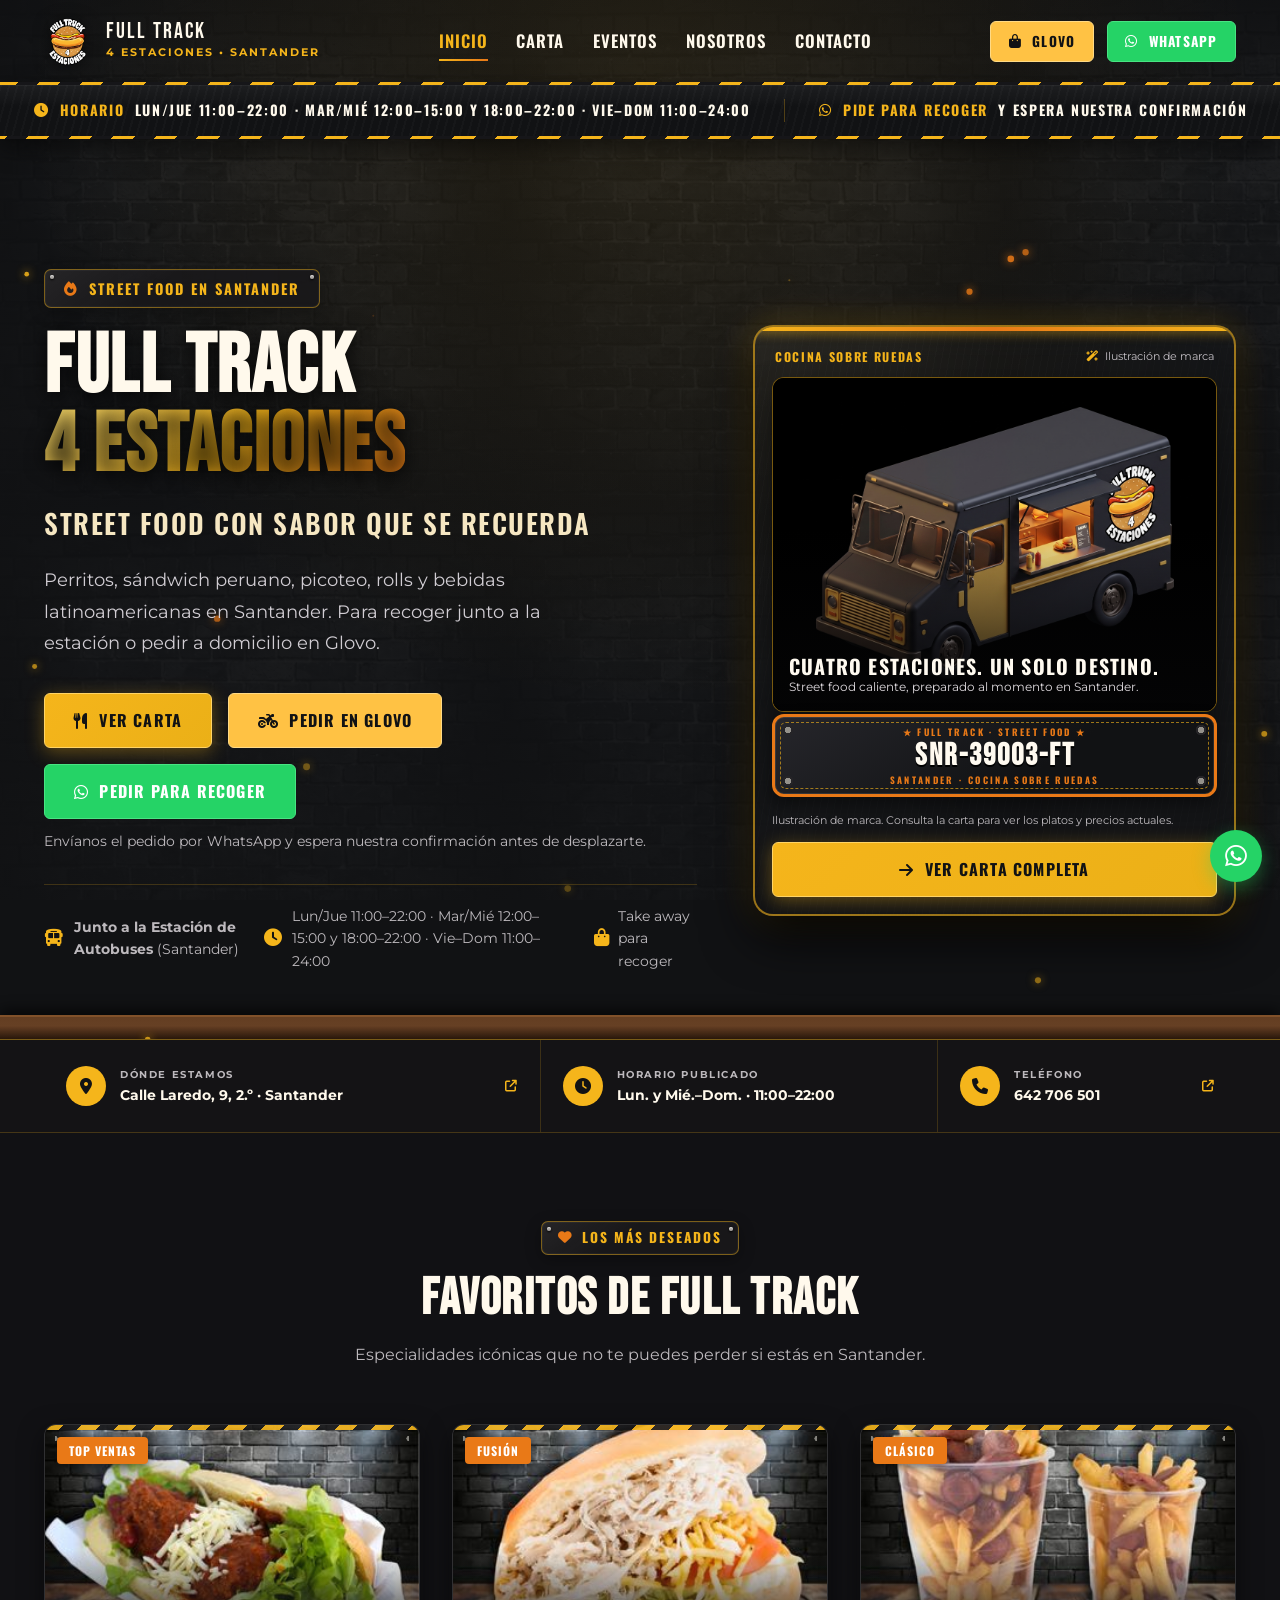
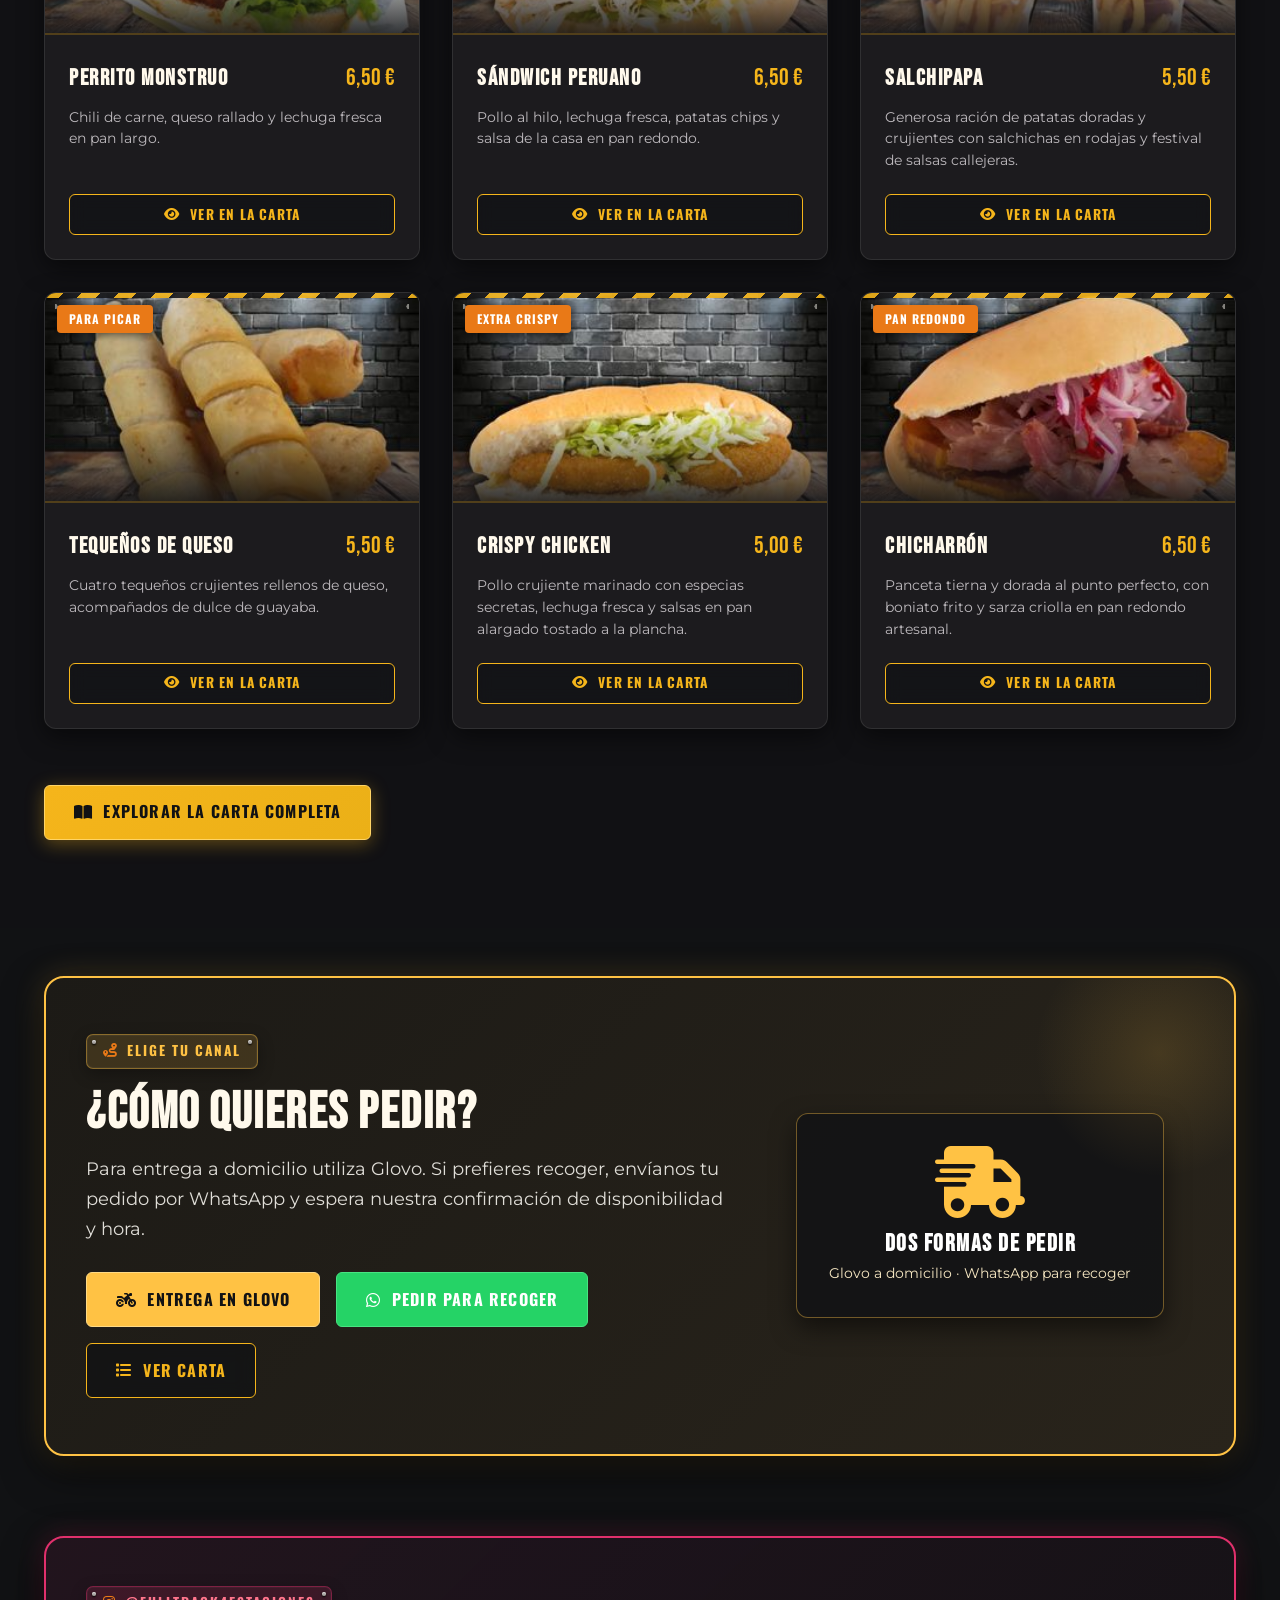
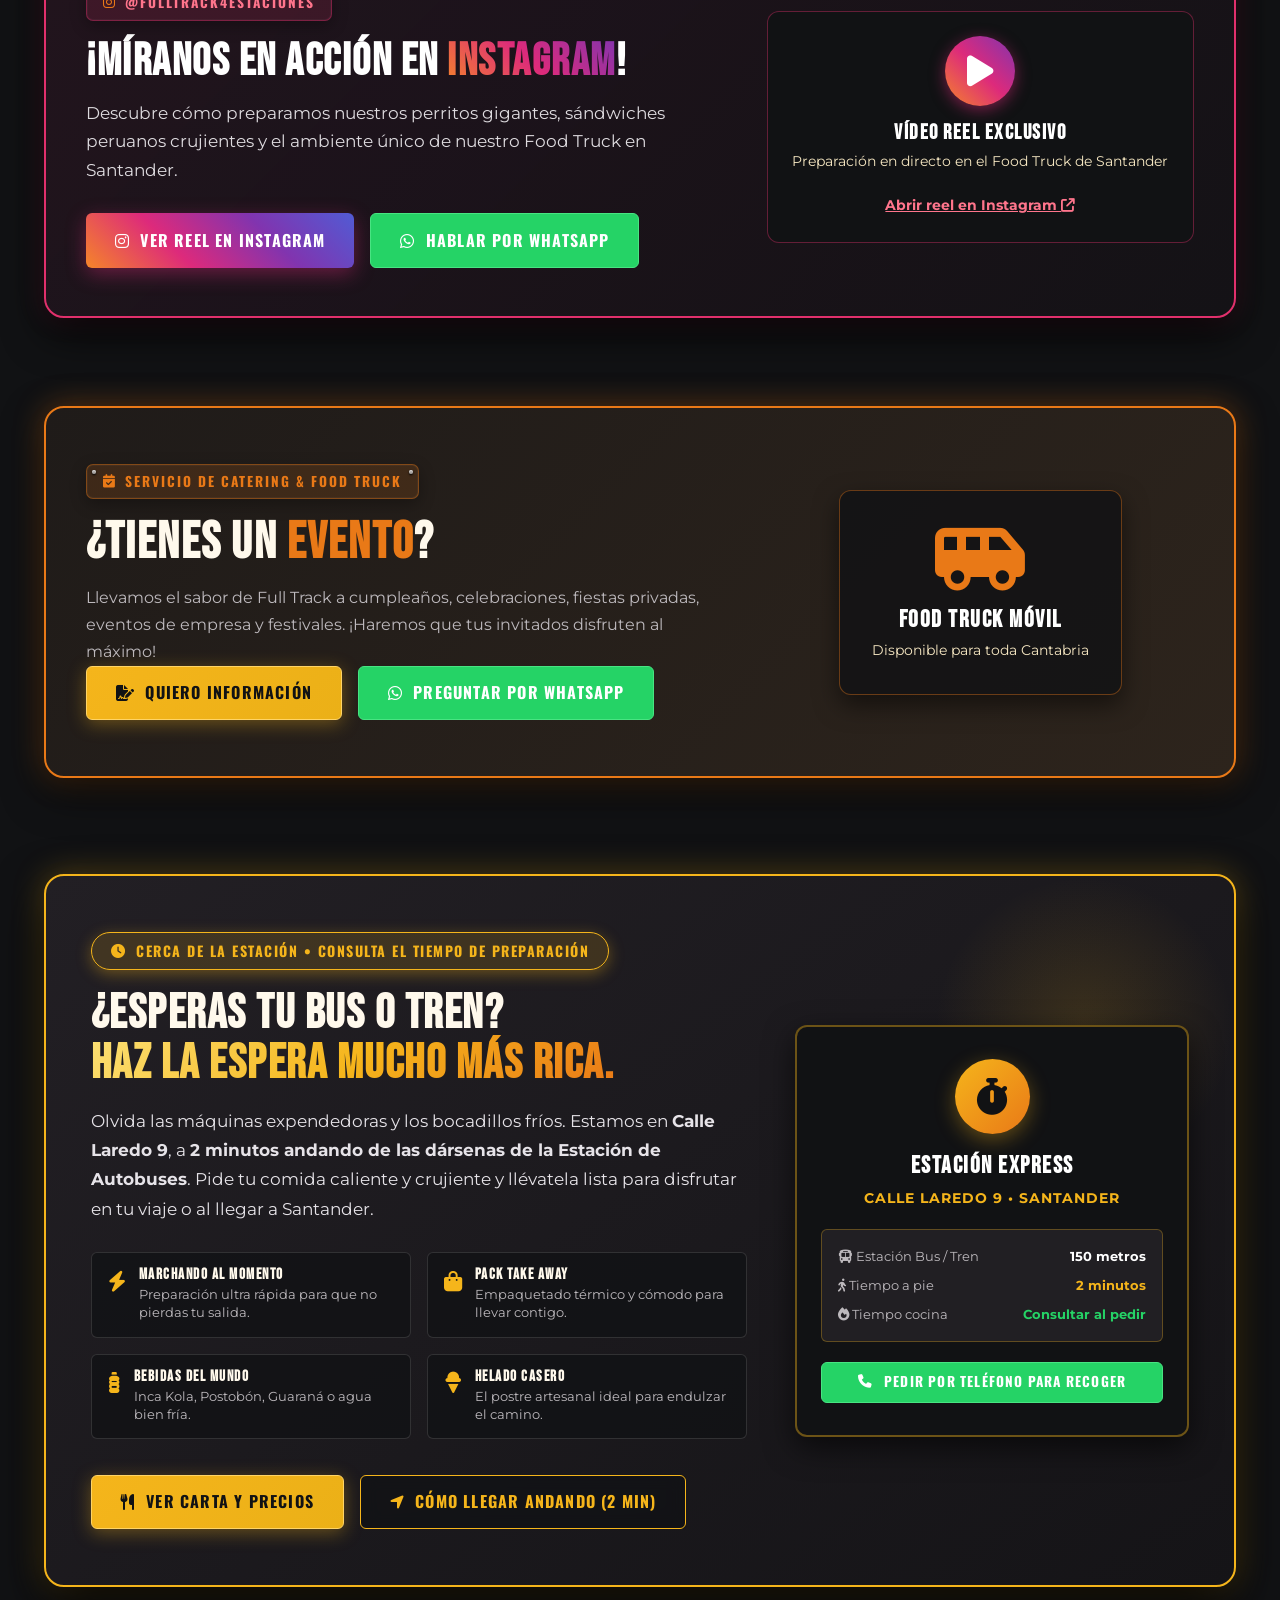
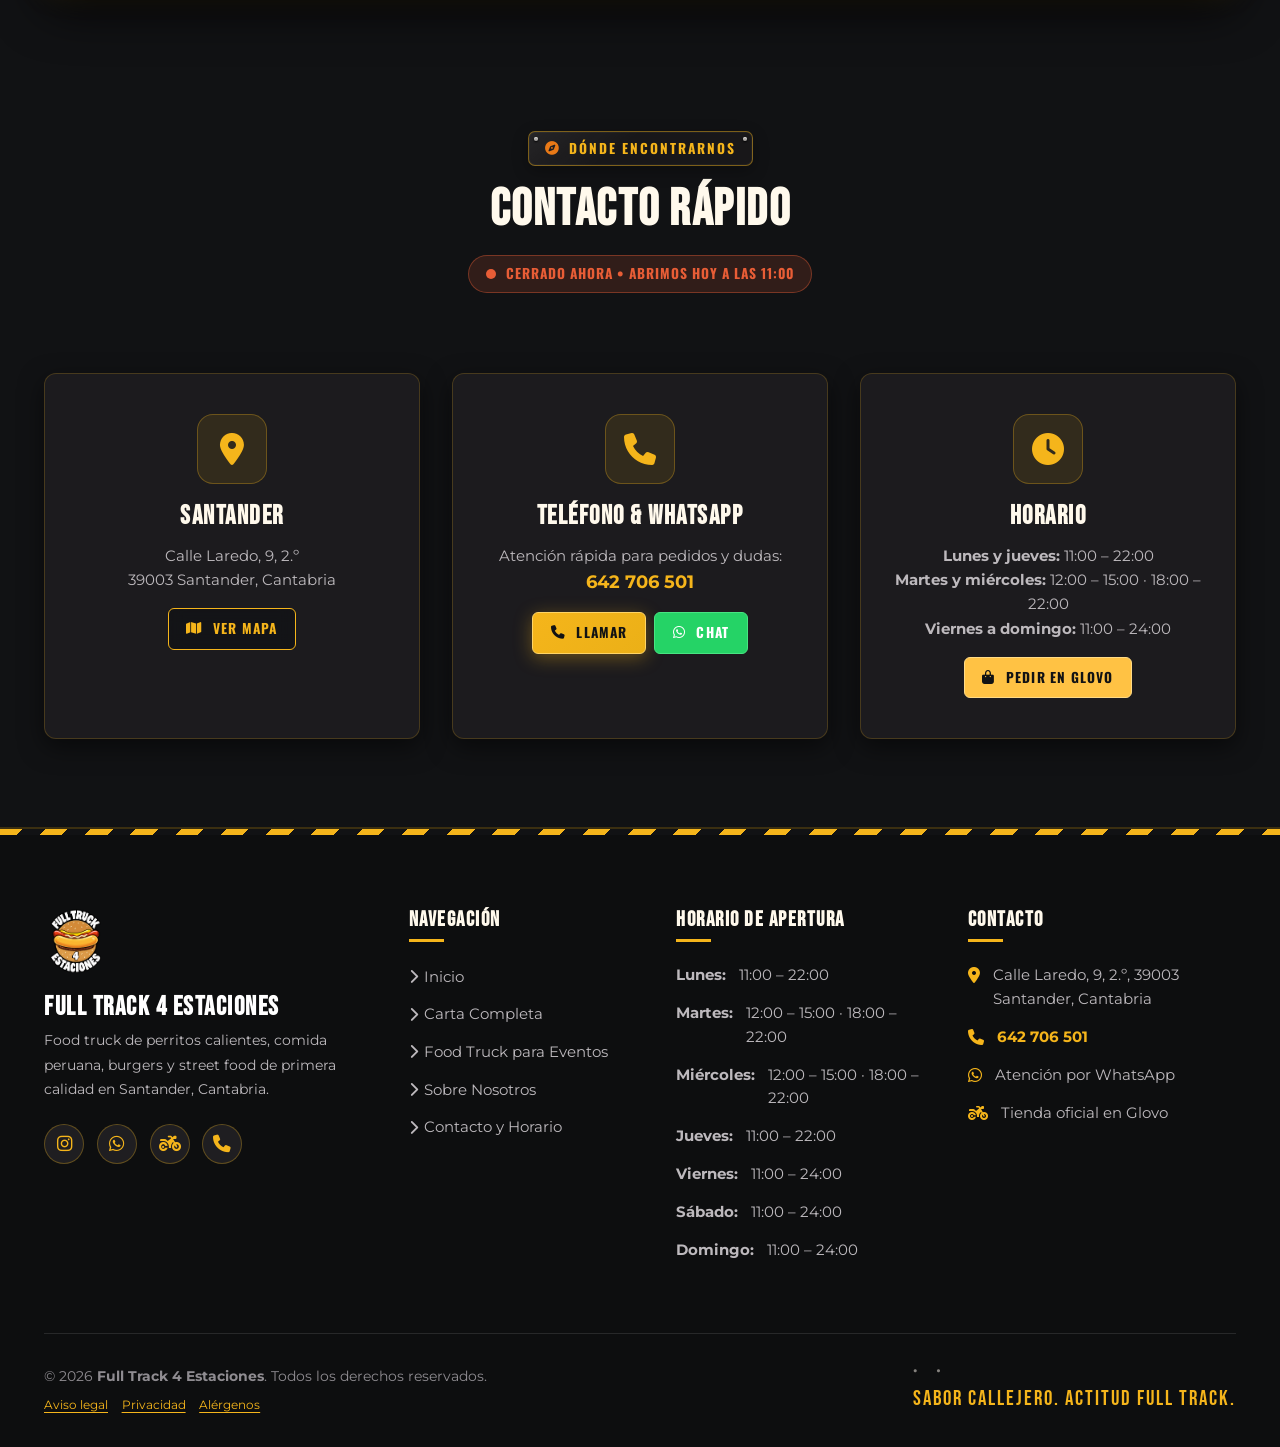
==== commit e5627b64: "Actualizar horario y teléfono de pedidos" ====
--- a/index.html
+++ b/index.html
@@ -50,7 +50,7 @@
     "@type": "FastFoodRestaurant",
     "name": "Full Track 4 Estaciones",
     "image": "assets/logo-real-clean.png",
-    "telephone": "+34678766196",
+    "telephone": "+34642706501",
     "address": {
       "@type": "PostalAddress",
       "streetAddress": "Calle Laredo, 9, 2.º",
@@ -117,7 +117,7 @@
         <a href="https://glovoapp.com/es/es/santander/stores/food-truck-peruano-perritos-calientes-santander" target="_blank" rel="noopener noreferrer" class="btn btn-glovo btn-sm">
           <i class="fa-solid fa-bag-shopping"></i> Glovo
         </a>
-        <a href="https://wa.me/34678766196" target="_blank" rel="noopener noreferrer" class="btn btn-whatsapp btn-sm">
+        <a href="https://wa.me/34642706501" target="_blank" rel="noopener noreferrer" class="btn btn-whatsapp btn-sm">
           <i class="fa-brands fa-whatsapp"></i> WhatsApp
         </a>
         <button class="menu-toggle" aria-label="Abrir menú de navegación">
@@ -134,12 +134,12 @@
   <!-- AVISOS IMPORTANTES: visible desde el primer momento -->
   <div class="ticker-wrap ticker-top" aria-hidden="true">
     <div class="ticker-content">
-      <span class="ticker-item"><i class="fa-solid fa-clock"></i> <strong>LUN. Y MIÉ.–DOM.</strong> 11:00–23:00 · MARTES CERRADO</span>
+      <span class="ticker-item"><i class="fa-solid fa-clock"></i> <strong>HORARIO</strong> Lun/Jue 11:00–22:00 · Mar/Mié 12:00–15:00 y 18:00–22:00 · Vie–Dom 11:00–24:00</span>
       <span class="ticker-item"><i class="fa-brands fa-whatsapp"></i> <strong>PIDE PARA RECOGER</strong> Y ESPERA NUESTRA CONFIRMACIÓN</span>
       <span class="ticker-item"><i class="fa-solid fa-motorcycle"></i> <strong>ENTREGA A DOMICILIO</strong> DISPONIBLE EN GLOVO</span>
       <span class="ticker-item"><i class="fa-solid fa-truck-fast"></i> <strong>FOOD TRUCK PARA EVENTOS</strong> EN CANTABRIA</span>
       <span class="ticker-item"><i class="fa-solid fa-location-dot"></i> <strong>CALLE LAREDO, 9</strong> · SANTANDER</span>
-      <span class="ticker-item"><i class="fa-solid fa-clock"></i> <strong>LUN. Y MIÉ.–DOM.</strong> 11:00–23:00 · MARTES CERRADO</span>
+      <span class="ticker-item"><i class="fa-solid fa-clock"></i> <strong>HORARIO</strong> Lun/Jue 11:00–22:00 · Mar/Mié 12:00–15:00 y 18:00–22:00 · Vie–Dom 11:00–24:00</span>
       <span class="ticker-item"><i class="fa-brands fa-whatsapp"></i> <strong>PIDE PARA RECOGER</strong> Y ESPERA NUESTRA CONFIRMACIÓN</span>
       <span class="ticker-item"><i class="fa-solid fa-motorcycle"></i> <strong>ENTREGA A DOMICILIO</strong> DISPONIBLE EN GLOVO</span>
       <span class="ticker-item"><i class="fa-solid fa-truck-fast"></i> <strong>FOOD TRUCK PARA EVENTOS</strong> EN CANTABRIA</span>
@@ -199,7 +199,7 @@
           <a href="https://glovoapp.com/es/es/santander/stores/food-truck-peruano-perritos-calientes-santander" target="_blank" rel="noopener noreferrer" class="btn btn-glovo">
             <i class="fa-solid fa-motorcycle"></i> PEDIR EN GLOVO
           </a>
-          <a href="https://wa.me/34678766196" target="_blank" rel="noopener noreferrer" class="btn btn-whatsapp">
+          <a href="https://wa.me/34642706501" target="_blank" rel="noopener noreferrer" class="btn btn-whatsapp">
             <i class="fa-brands fa-whatsapp"></i> PEDIR PARA RECOGER
           </a>
           <p class="order-note">Envíanos el pedido por WhatsApp y espera nuestra confirmación antes de desplazarte.</p>
@@ -212,7 +212,7 @@
           </div>
           <div class="trust-item">
             <i class="fa-solid fa-clock"></i>
-            <span>11:00–23:00 · Martes cerrado</span>
+            <span>Lun/Jue 11:00–22:00 · Mar/Mié 12:00–15:00 y 18:00–22:00 · Vie–Dom 11:00–24:00</span>
           </div>
           <div class="trust-item">
             <i class="fa-solid fa-bag-shopping"></i>
@@ -251,10 +251,10 @@
         <i class="fa-solid fa-location-dot"></i><span><small>DÓNDE ESTAMOS</small><strong>Calle Laredo, 9, 2.º · Santander</strong></span><i class="fa-solid fa-arrow-up-right-from-square fact-arrow"></i>
       </a>
       <div class="real-fact-item">
-        <i class="fa-solid fa-clock"></i><span><small>HORARIO PUBLICADO</small><strong>Lun. y Mié.–Dom. · 11:00–23:00</strong></span>
-      </div>
-      <a href="tel:+34678766196" class="real-fact-item">
-        <i class="fa-solid fa-phone"></i><span><small>TELÉFONO</small><strong>678 766 196</strong></span><i class="fa-solid fa-arrow-up-right-from-square fact-arrow"></i>
+        <i class="fa-solid fa-clock"></i><span><small>HORARIO PUBLICADO</small><strong>Lun. y Mié.–Dom. · 11:00–22:00</strong></span>
+      </div>
+      <a href="tel:+34642706501" class="real-fact-item">
+        <i class="fa-solid fa-phone"></i><span><small>TELÉFONO</small><strong>642 706 501</strong></span><i class="fa-solid fa-arrow-up-right-from-square fact-arrow"></i>
       </a>
     </div>
   </section>
@@ -606,7 +606,7 @@
               <a href="https://glovoapp.com/es/es/santander/stores/food-truck-peruano-perritos-calientes-santander" target="_blank" rel="noopener noreferrer" class="btn btn-glovo">
                 <i class="fa-solid fa-motorcycle"></i> ENTREGA EN GLOVO
               </a>
-              <a href="https://wa.me/34678766196?text=Hola%20Full%20Track%2C%20quiero%20hacer%20un%20pedido%20para%20recoger.%20%C2%BFMe%20confirm%C3%A1is%20disponibilidad%20y%20hora%3F" target="_blank" rel="noopener noreferrer" class="btn btn-whatsapp">
+              <a href="https://wa.me/34642706501?text=Hola%20Full%20Track%2C%20quiero%20hacer%20un%20pedido%20para%20recoger.%20%C2%BFMe%20confirm%C3%A1is%20disponibilidad%20y%20hora%3F" target="_blank" rel="noopener noreferrer" class="btn btn-whatsapp">
                 <i class="fa-brands fa-whatsapp"></i> PEDIR PARA RECOGER
               </a>
               <a href="carta.html" class="btn btn-secondary">
@@ -733,7 +733,7 @@
             <a href="https://www.instagram.com/reel/DaOkH8lqija/?utm_source=ig_web_copy_link&igsi=NTc4MTIwNjQ2YQ==" target="_blank" rel="noopener noreferrer" class="btn instagram-btn">
               <i class="fa-brands fa-instagram"></i> VER REEL EN INSTAGRAM
             </a>
-            <a href="https://wa.me/34678766196" target="_blank" rel="noopener noreferrer" class="btn btn-whatsapp">
+            <a href="https://wa.me/34642706501" target="_blank" rel="noopener noreferrer" class="btn btn-whatsapp">
               <i class="fa-brands fa-whatsapp"></i> Hablar por WhatsApp
             </a>
           </div>
@@ -851,7 +851,7 @@
               <a href="eventos.html" class="btn btn-primary">
                 <i class="fa-solid fa-file-signature"></i> QUIERO INFORMACIÓN
               </a>
-              <a href="https://wa.me/34678766196?text=Hola%20Full%20Track,%20quiero%20informaci%C3%B3n%20para%20un%20evento" target="_blank" rel="noopener noreferrer" class="btn btn-whatsapp">
+              <a href="https://wa.me/34642706501?text=Hola%20Full%20Track,%20quiero%20informaci%C3%B3n%20para%20un%20evento" target="_blank" rel="noopener noreferrer" class="btn btn-whatsapp">
                 <i class="fa-brands fa-whatsapp"></i> Preguntar por WhatsApp
               </a>
             </div>
@@ -951,7 +951,7 @@
                 <strong style="color: #25D366;">Consultar al pedir</strong>
               </div>
             </div>
-            <a href="tel:+34678766196" class="btn btn-whatsapp btn-sm btn-block">
+            <a href="tel:+34642706501" class="btn btn-whatsapp btn-sm btn-block">
               <i class="fa-solid fa-phone"></i> Pedir por teléfono para recoger
             </a>
           </div>
@@ -995,13 +995,13 @@
           <h3 class="feature-title">Teléfono & WhatsApp</h3>
           <p class="feature-text">
             Atención rápida para pedidos y dudas:<br>
-            <strong style="color: var(--color-yellow); font-size: 1.1rem;">678 766 196</strong>
+            <strong style="color: var(--color-yellow); font-size: 1.1rem;">642 706 501</strong>
           </p>
           <div style="display: flex; gap: 0.5rem; justify-content: center; margin-top: 1rem;">
-            <a href="tel:+34678766196" class="btn btn-primary btn-sm">
+            <a href="tel:+34642706501" class="btn btn-primary btn-sm">
               <i class="fa-solid fa-phone"></i> Llamar
             </a>
-            <a href="https://wa.me/34678766196" target="_blank" rel="noopener noreferrer" class="btn btn-whatsapp btn-sm">
+            <a href="https://wa.me/34642706501" target="_blank" rel="noopener noreferrer" class="btn btn-whatsapp btn-sm">
               <i class="fa-brands fa-whatsapp"></i> Chat
             </a>
           </div>
@@ -1014,8 +1014,9 @@
           </div>
           <h3 class="feature-title">Horario</h3>
           <p class="feature-text">
-            <strong>Miércoles a Lunes:</strong> 11:00 – 23:00<br>
-            <strong class="highlight-orange">Martes:</strong> Cerrado por descanso
+            <strong>Lunes y jueves:</strong> 11:00 – 22:00<br>
+            <strong>Martes y miércoles:</strong> 12:00 – 15:00 · 18:00 – 22:00<br>
+            <strong>Viernes a domingo:</strong> 11:00 – 24:00
           </p>
           <a href="https://glovoapp.com/es/es/santander/stores/food-truck-peruano-perritos-calientes-santander" target="_blank" rel="noopener noreferrer" class="btn btn-glovo btn-sm" style="margin-top: 1rem;">
             <i class="fa-solid fa-bag-shopping"></i> Pedir en Glovo
@@ -1042,13 +1043,13 @@
             <a href="https://www.instagram.com/reel/DaOkH8lqija/?utm_source=ig_web_copy_link&igsi=NTc4MTIwNjQ2YQ==" target="_blank" rel="noopener noreferrer" class="social-btn" title="Instagram">
               <i class="fa-brands fa-instagram"></i>
             </a>
-            <a href="https://wa.me/34678766196" target="_blank" rel="noopener noreferrer" class="social-btn" title="WhatsApp">
+            <a href="https://wa.me/34642706501" target="_blank" rel="noopener noreferrer" class="social-btn" title="WhatsApp">
               <i class="fa-brands fa-whatsapp"></i>
             </a>
             <a href="https://glovoapp.com/es/es/santander/stores/food-truck-peruano-perritos-calientes-santander" target="_blank" rel="noopener noreferrer" class="social-btn" title="Glovo">
               <i class="fa-solid fa-motorcycle"></i>
             </a>
-            <a href="tel:+34678766196" class="social-btn" title="Llamar">
+            <a href="tel:+34642706501" class="social-btn" title="Llamar">
               <i class="fa-solid fa-phone"></i>
             </a>
           </div>
@@ -1070,13 +1071,13 @@
         <div class="footer-col">
           <h4>Horario de Apertura</h4>
           <ul class="footer-contact-list">
-            <li><strong>Lunes:</strong> 11:00 – 23:00</li>
-            <li><strong>Martes:</strong> <span class="highlight-orange">Cerrado</span></li>
-            <li><strong>Miércoles:</strong> 11:00 – 23:00</li>
-            <li><strong>Jueves:</strong> 11:00 – 23:00</li>
-            <li><strong>Viernes:</strong> 11:00 – 23:00</li>
-            <li><strong>Sábado:</strong> 11:00 – 23:00</li>
-            <li><strong>Domingo:</strong> 11:00 – 23:00</li>
+            <li><strong>Lunes:</strong> 11:00 – 22:00</li>
+            <li><strong>Martes:</strong> 12:00 – 15:00 · 18:00 – 22:00</li>
+            <li><strong>Miércoles:</strong> 12:00 – 15:00 · 18:00 – 22:00</li>
+            <li><strong>Jueves:</strong> 11:00 – 22:00</li>
+            <li><strong>Viernes:</strong> 11:00 – 24:00</li>
+            <li><strong>Sábado:</strong> 11:00 – 24:00</li>
+            <li><strong>Domingo:</strong> 11:00 – 24:00</li>
           </ul>
         </div>
 
@@ -1090,11 +1091,11 @@
             </li>
             <li>
               <i class="fa-solid fa-phone"></i>
-              <a href="tel:+34678766196" style="color: var(--color-yellow); font-weight: 700;">678 766 196</a>
+              <a href="tel:+34642706501" style="color: var(--color-yellow); font-weight: 700;">642 706 501</a>
             </li>
             <li>
               <i class="fa-brands fa-whatsapp"></i>
-              <a href="https://wa.me/34678766196" target="_blank" rel="noopener noreferrer">Atención por WhatsApp</a>
+              <a href="https://wa.me/34642706501" target="_blank" rel="noopener noreferrer">Atención por WhatsApp</a>
             </li>
             <li>
               <i class="fa-solid fa-motorcycle"></i>
@@ -1121,7 +1122,7 @@
   </footer>
 
   <!-- BOTÓN FLOTANTE WHATSAPP -->
-  <a href="https://wa.me/34678766196" target="_blank" rel="noopener noreferrer" class="floating-whatsapp" aria-label="Contactar por WhatsApp">
+  <a href="https://wa.me/34642706501" target="_blank" rel="noopener noreferrer" class="floating-whatsapp" aria-label="Contactar por WhatsApp">
     <i class="fa-brands fa-whatsapp"></i>
   </a>
 
@@ -1136,7 +1137,7 @@
         <i class="fa-solid fa-motorcycle"></i>
         <span>Glovo</span>
       </a>
-      <a href="https://wa.me/34678766196" target="_blank" rel="noopener noreferrer" class="mobile-bar-item item-wa">
+      <a href="https://wa.me/34642706501" target="_blank" rel="noopener noreferrer" class="mobile-bar-item item-wa">
         <i class="fa-brands fa-whatsapp"></i>
         <span>Recoger</span>
       </a>
--- a/css/styles.css
+++ b/css/styles.css
@@ -1562,6 +1562,27 @@
   flex-grow: 1;
 }
 
+.product-extras {
+  display: grid;
+  gap: 0.18rem;
+  margin: 0.7rem 0;
+  padding: 0.65rem 0.75rem;
+  border-left: 2px solid var(--color-yellow);
+  border-radius: 0 6px 6px 0;
+  background: rgba(245,181,27,0.07);
+  color: var(--color-text-muted);
+  font-size: 0.78rem;
+  line-height: 1.35;
+}
+
+.product-extras strong {
+  color: var(--color-yellow);
+  font-family: var(--font-heading);
+  font-size: 0.76rem;
+  letter-spacing: 0.9px;
+  text-transform: uppercase;
+}
+
 .product-footer {
   display: flex;
   gap: 0.6rem;
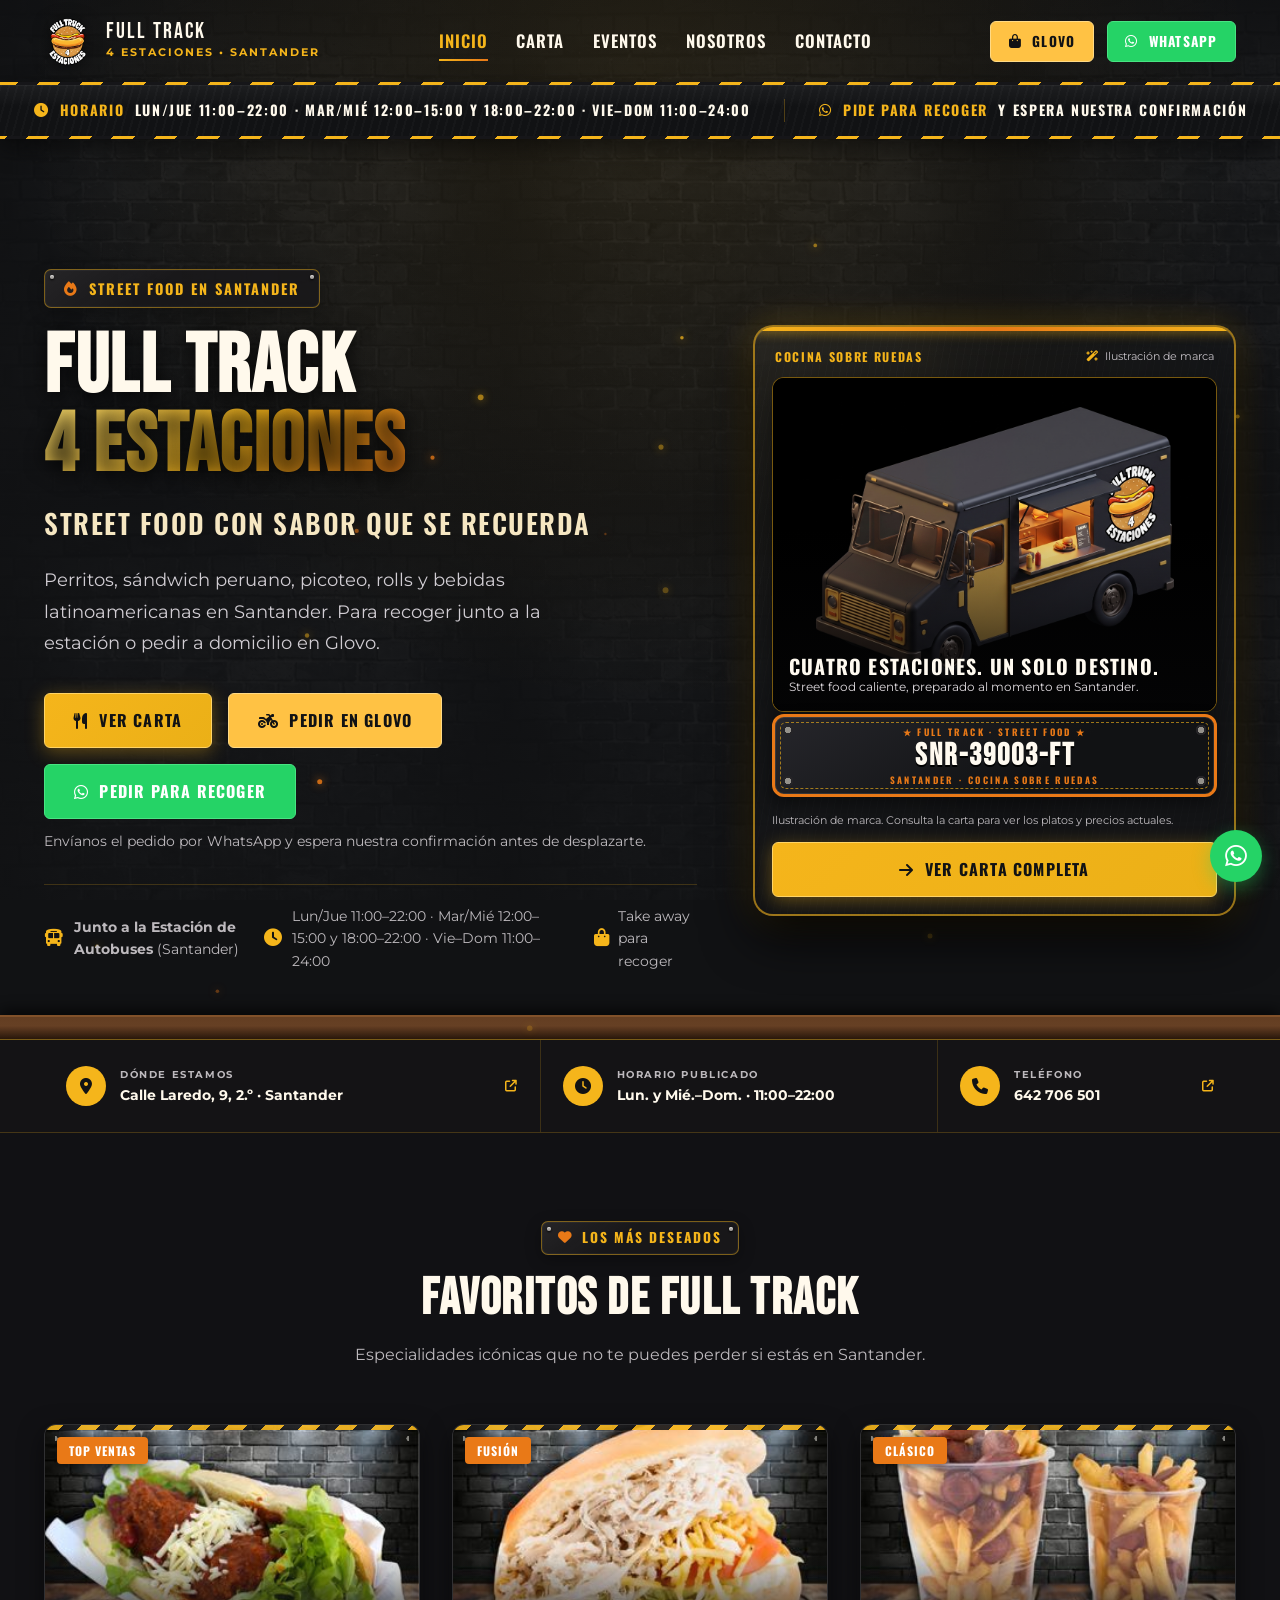
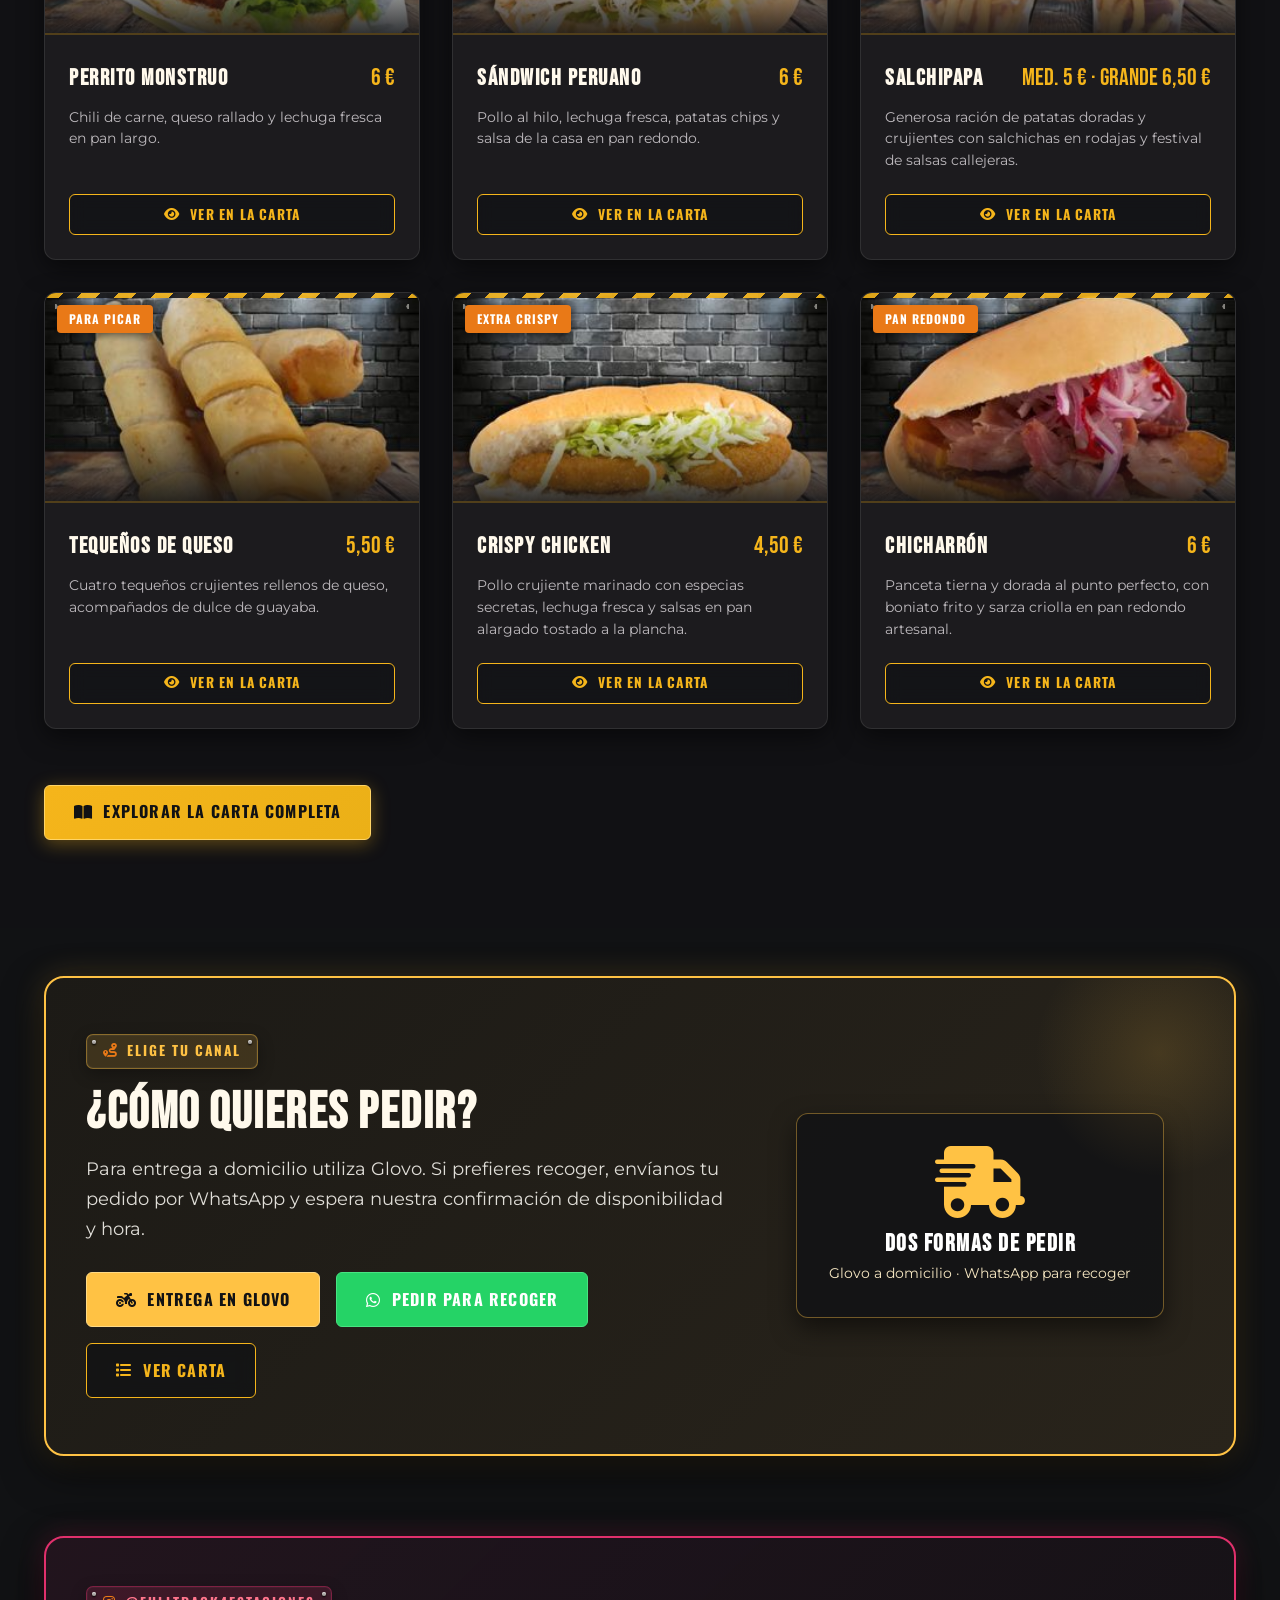
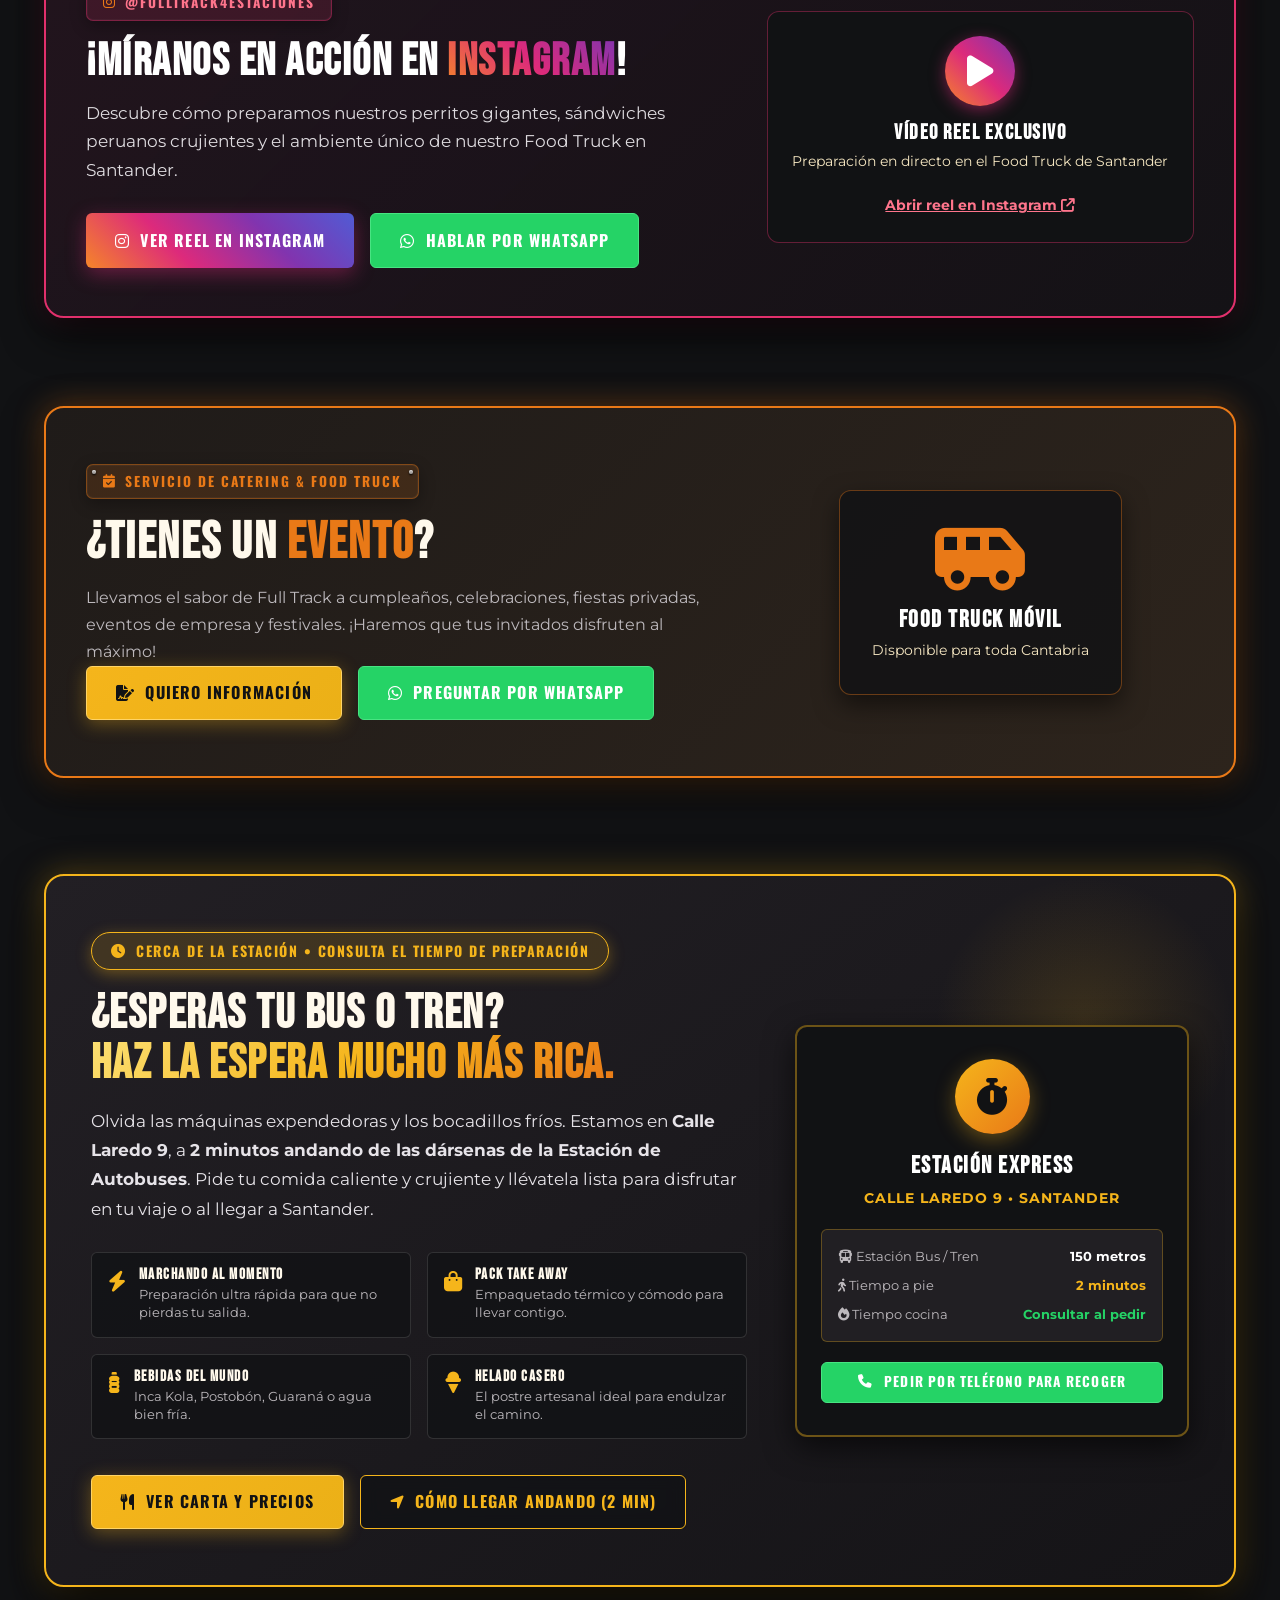
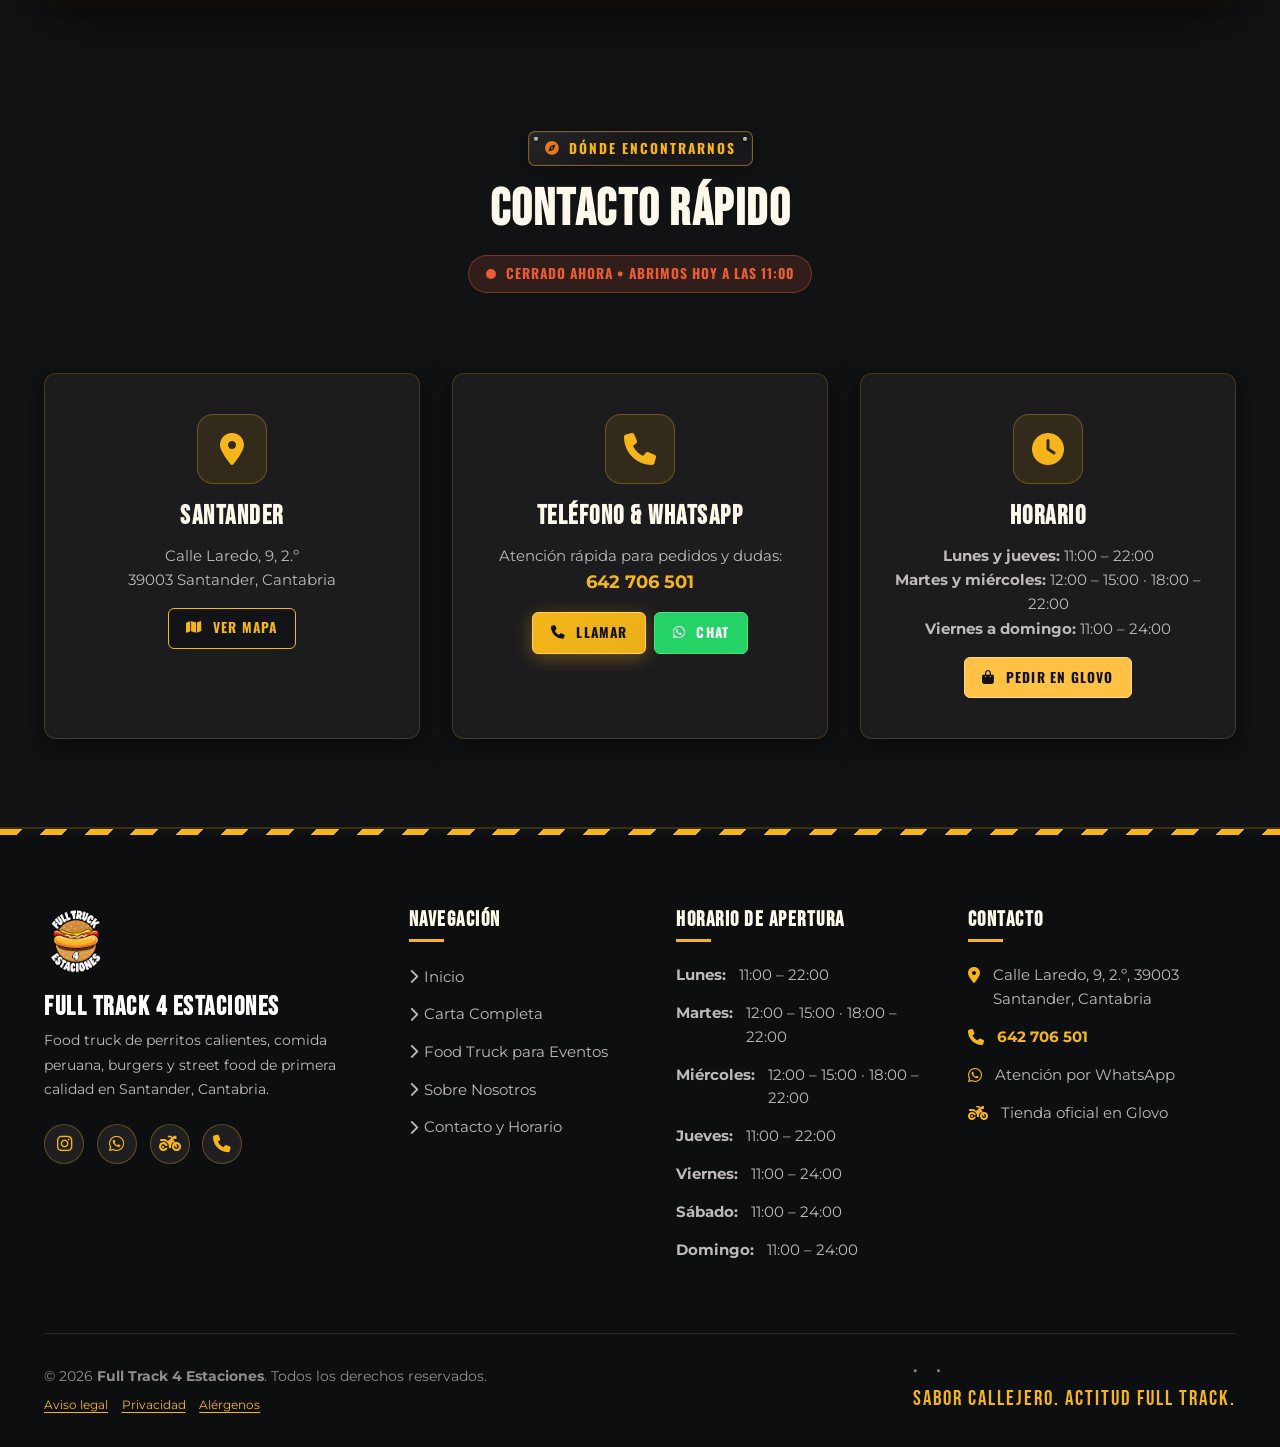
==== commit 50b091eb: "Sincronizar precios destacados de portada" ====
--- a/index.html
+++ b/index.html
@@ -354,7 +354,7 @@
           <div class="product-details">
             <div class="product-header">
               <h3 class="product-name">Perrito Monstruo</h3>
-              <span class="product-price">6,50 €</span>
+              <span class="product-price">6 €</span>
             </div>
             <p class="product-desc">
               Chili de carne, queso rallado y lechuga fresca en pan largo.
@@ -376,7 +376,7 @@
           <div class="product-details">
             <div class="product-header">
               <h3 class="product-name">Sándwich Peruano</h3>
-              <span class="product-price">6,50 €</span>
+              <span class="product-price">6 €</span>
             </div>
             <p class="product-desc">
               Pollo al hilo, lechuga fresca, patatas chips y salsa de la casa en pan redondo.
@@ -398,7 +398,7 @@
           <div class="product-details">
             <div class="product-header">
               <h3 class="product-name">Salchipapa</h3>
-              <span class="product-price">5,50 €</span>
+              <span class="product-price">Med. 5 € · Grande 6,50 €</span>
             </div>
             <p class="product-desc">
               Generosa ración de patatas doradas y crujientes con salchichas en rodajas y festival de salsas callejeras.
@@ -442,7 +442,7 @@
           <div class="product-details">
             <div class="product-header">
               <h3 class="product-name">Crispy Chicken</h3>
-              <span class="product-price">5,00 €</span>
+              <span class="product-price">4,50 €</span>
             </div>
             <p class="product-desc">
               Pollo crujiente marinado con especias secretas, lechuga fresca y salsas en pan alargado tostado a la plancha.
@@ -464,7 +464,7 @@
           <div class="product-details">
             <div class="product-header">
               <h3 class="product-name">Chicharrón</h3>
-              <span class="product-price">6,50 €</span>
+              <span class="product-price">6 €</span>
             </div>
             <p class="product-desc">
               Panceta tierna y dorada al punto perfecto, con boniato frito y sarza criolla en pan redondo artesanal.
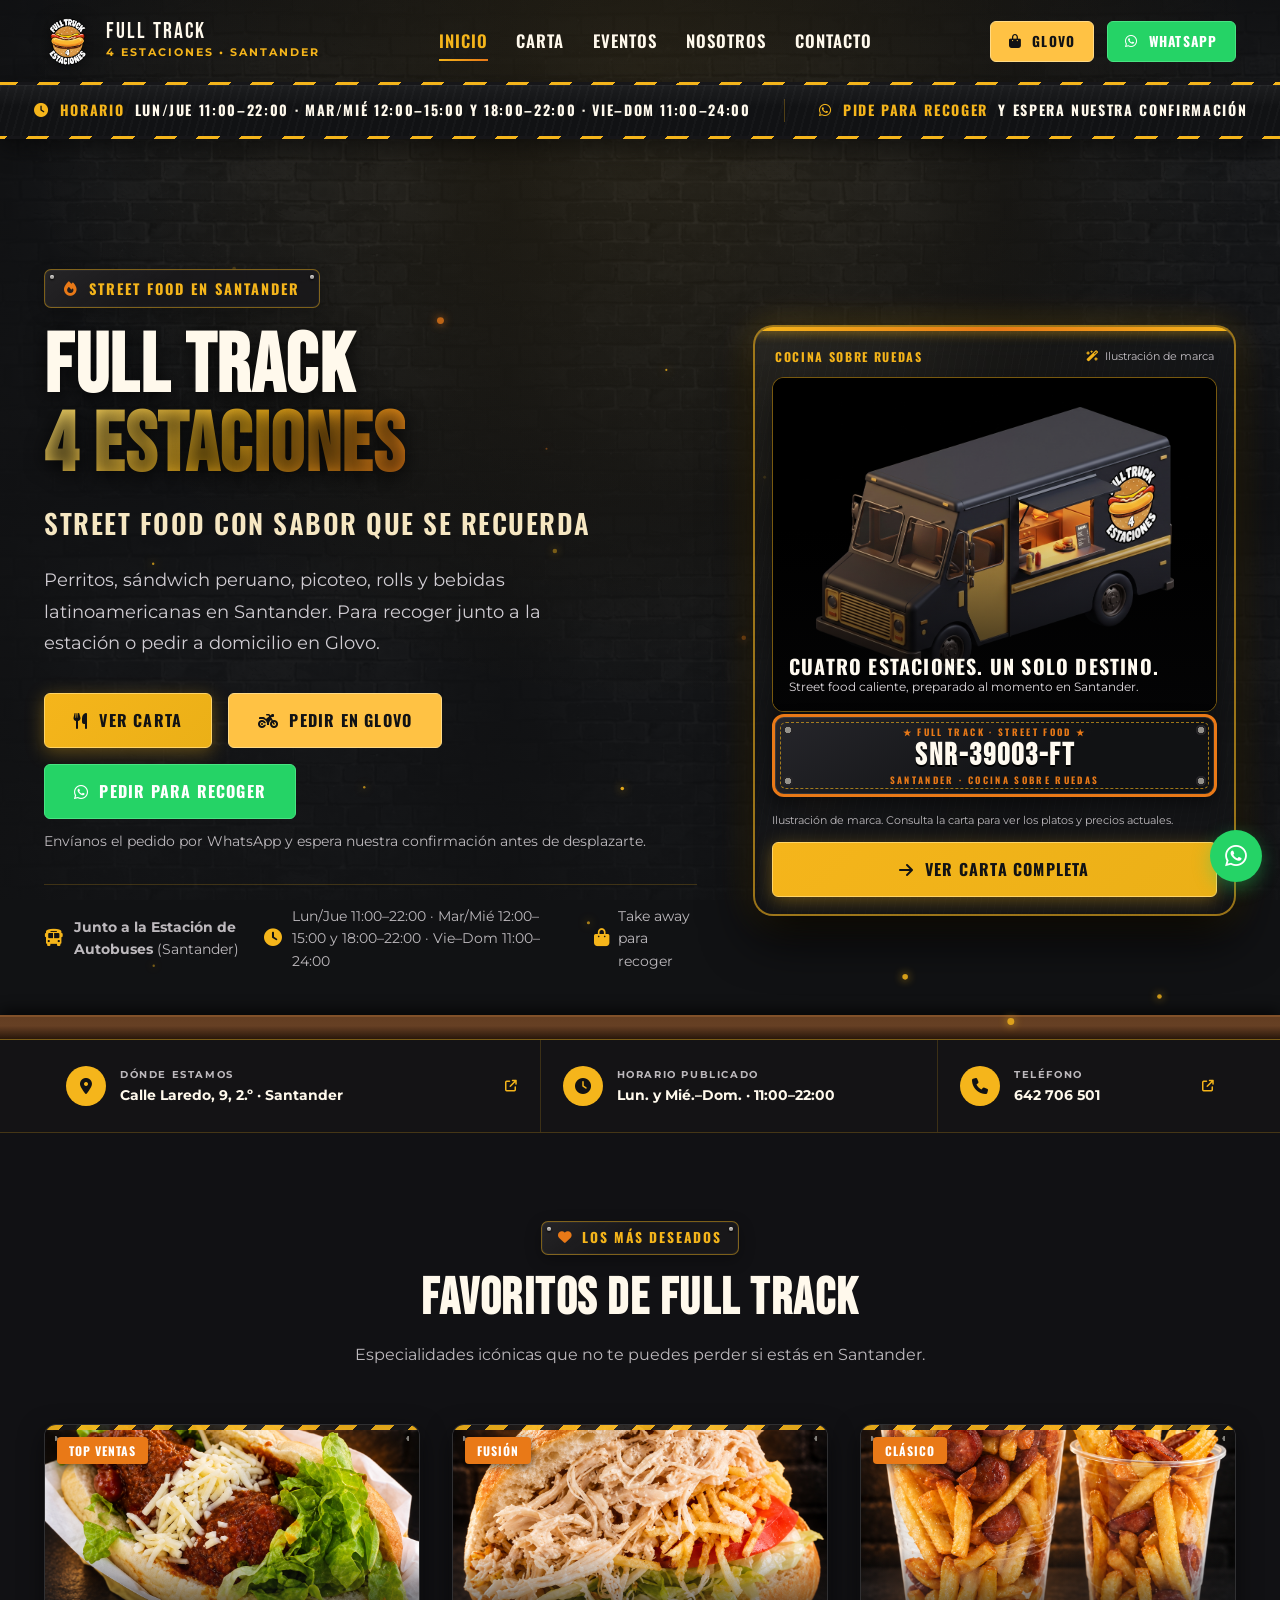
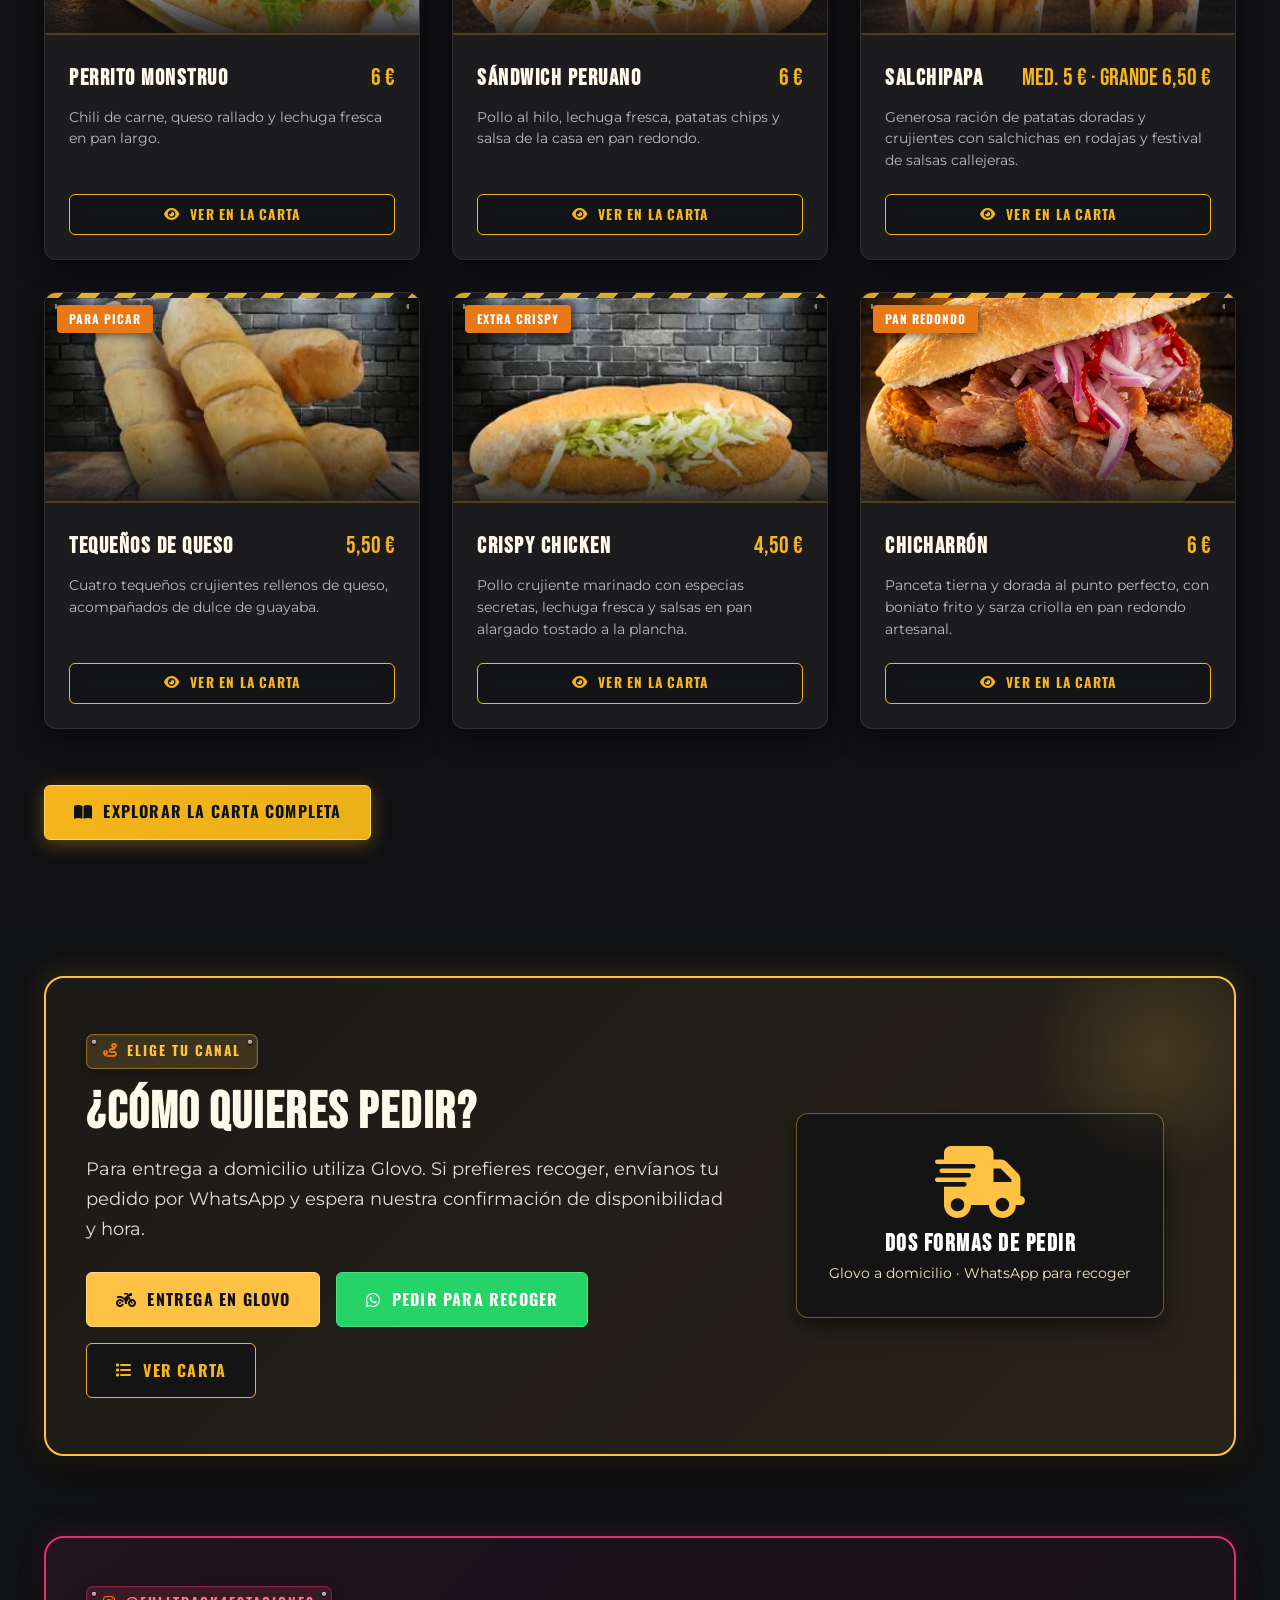
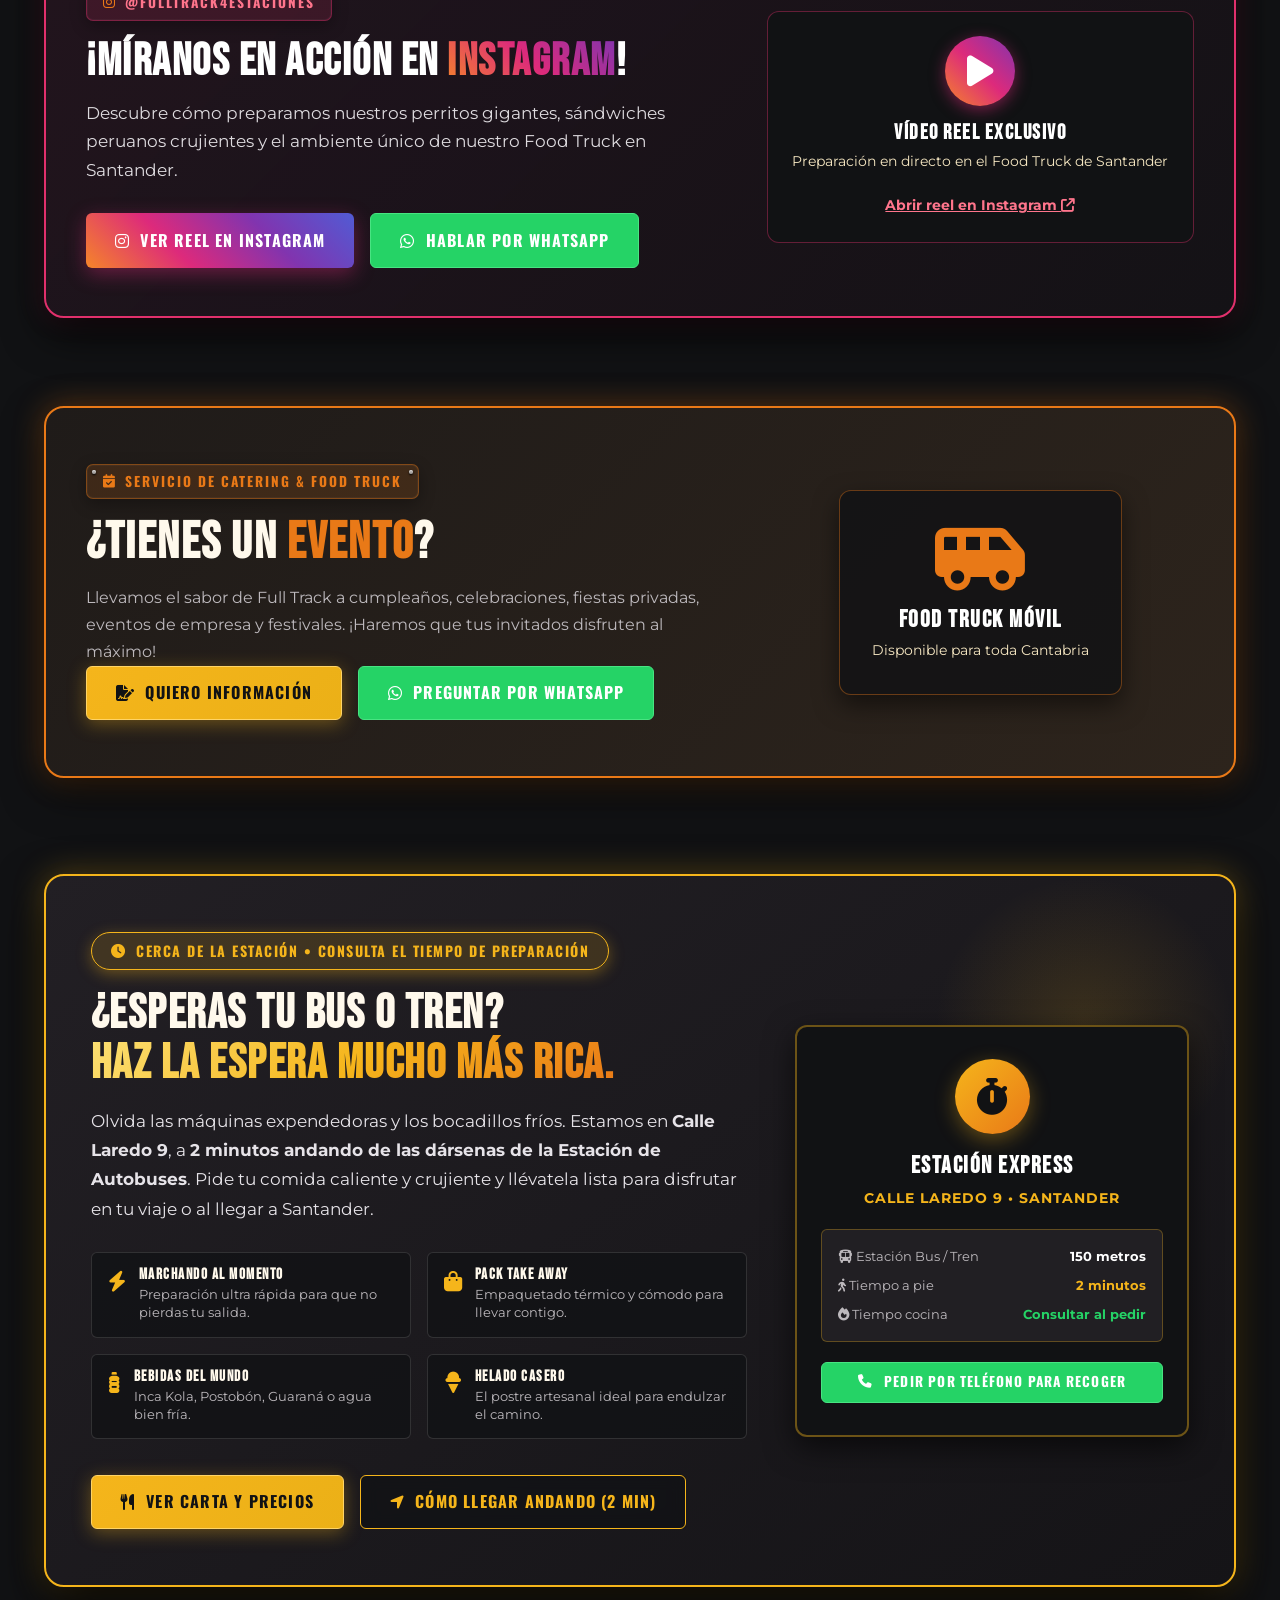
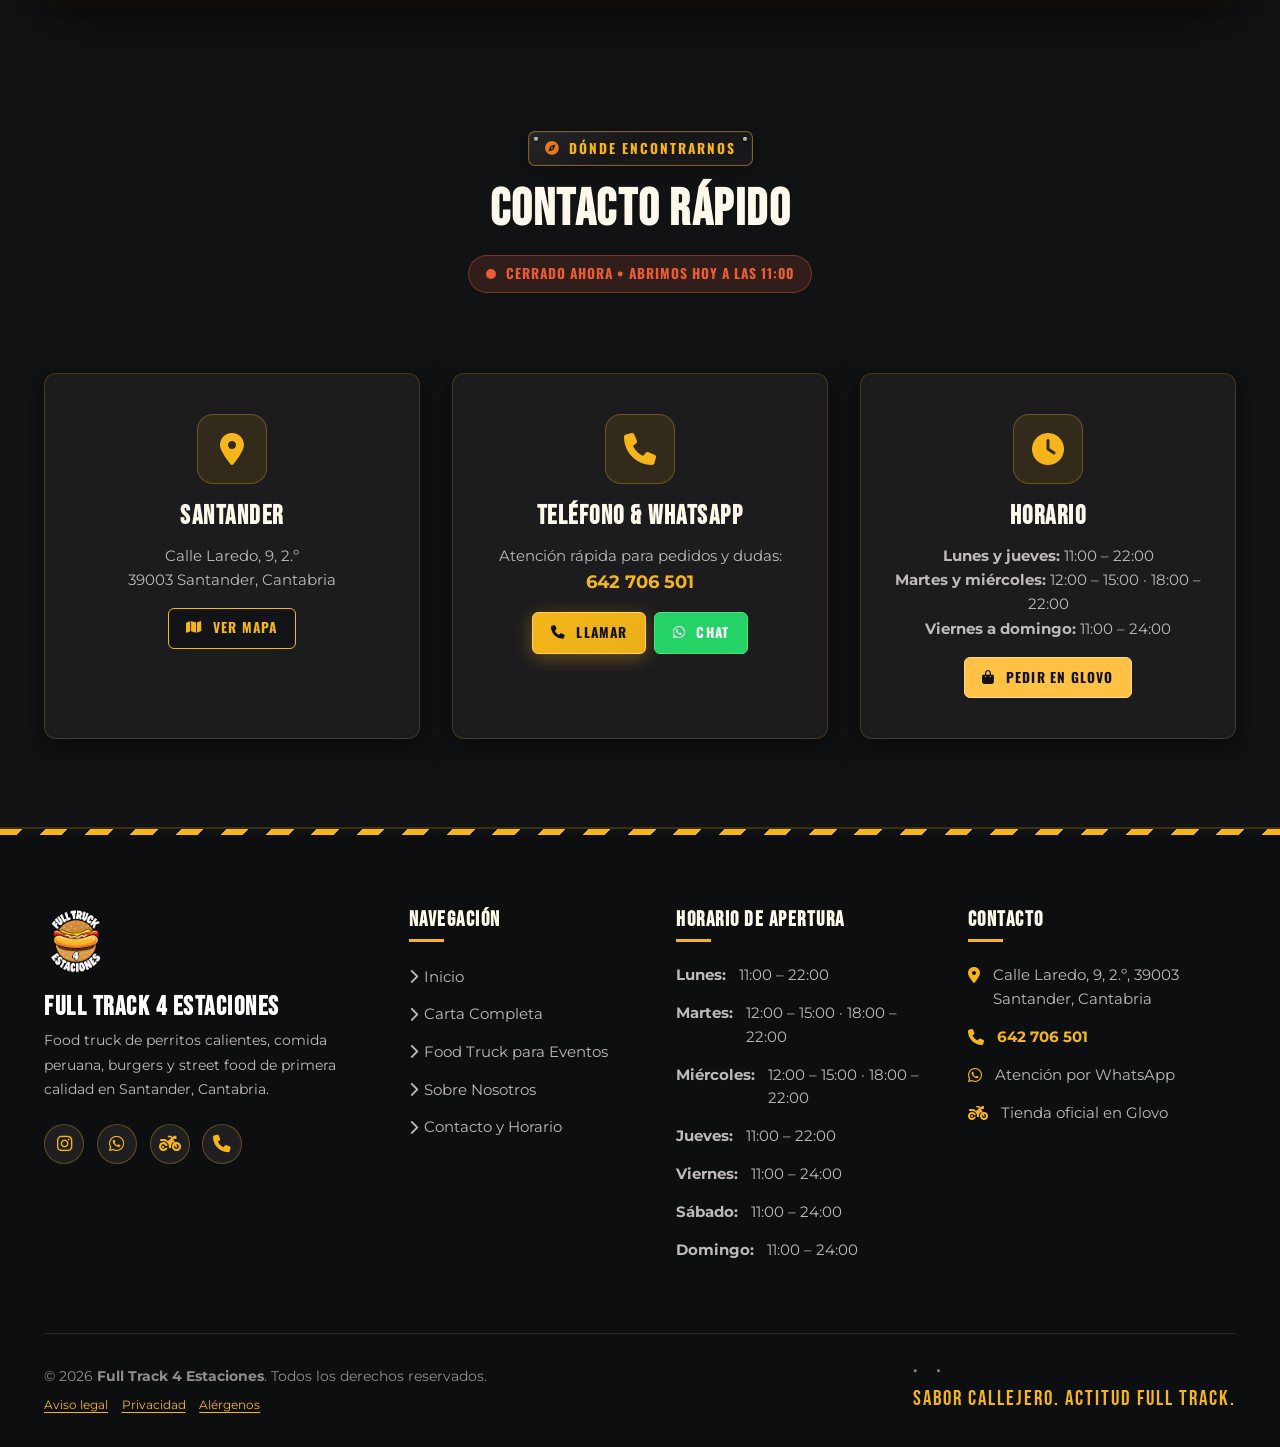
==== commit 12f02d01: "Mejora fotos de platos con fondo de marca" ====
--- a/index.html
+++ b/index.html
@@ -349,7 +349,7 @@
         <div class="product-card">
           <div class="product-image-box">
             <span class="product-badge-corner">TOP VENTAS</span>
-            <img src="assets/dishes/perrito-monstruo.jpg" alt="Perrito Monstruo Full Track" class="product-img" loading="lazy">
+            <img src="assets/dishes/perrito-monstruo-instagram.png" alt="Perrito Monstruo Full Track" class="product-img" loading="lazy">
           </div>
           <div class="product-details">
             <div class="product-header">
@@ -371,7 +371,7 @@
         <div class="product-card">
           <div class="product-image-box">
             <span class="product-badge-corner">FUSIÓN</span>
-            <img src="assets/dishes/sandwich-peruano.jpg" alt="Sándwich Peruano Full Track" class="product-img" loading="lazy">
+            <img src="assets/dishes/sandwich-peruano-instagram.png" alt="Sándwich Peruano Full Track" class="product-img" loading="lazy">
           </div>
           <div class="product-details">
             <div class="product-header">
@@ -393,7 +393,7 @@
         <div class="product-card">
           <div class="product-image-box">
             <span class="product-badge-corner">CLÁSICO</span>
-            <img src="assets/dishes/salchipapa.jpg" alt="Salchipapa Full Track" class="product-img" loading="lazy">
+            <img src="assets/dishes/salchipapa-instagram.png" alt="Salchipapa Full Track" class="product-img" loading="lazy">
           </div>
           <div class="product-details">
             <div class="product-header">
@@ -459,7 +459,7 @@
         <div class="product-card">
           <div class="product-image-box">
             <span class="product-badge-corner">PAN REDONDO</span>
-            <img src="assets/dishes/chicharron.jpg" alt="Chicharrón Full Track" class="product-img" loading="lazy">
+            <img src="assets/dishes/chicharron-instagram.png" alt="Chicharrón Full Track" class="product-img" loading="lazy">
           </div>
           <div class="product-details">
             <div class="product-header">
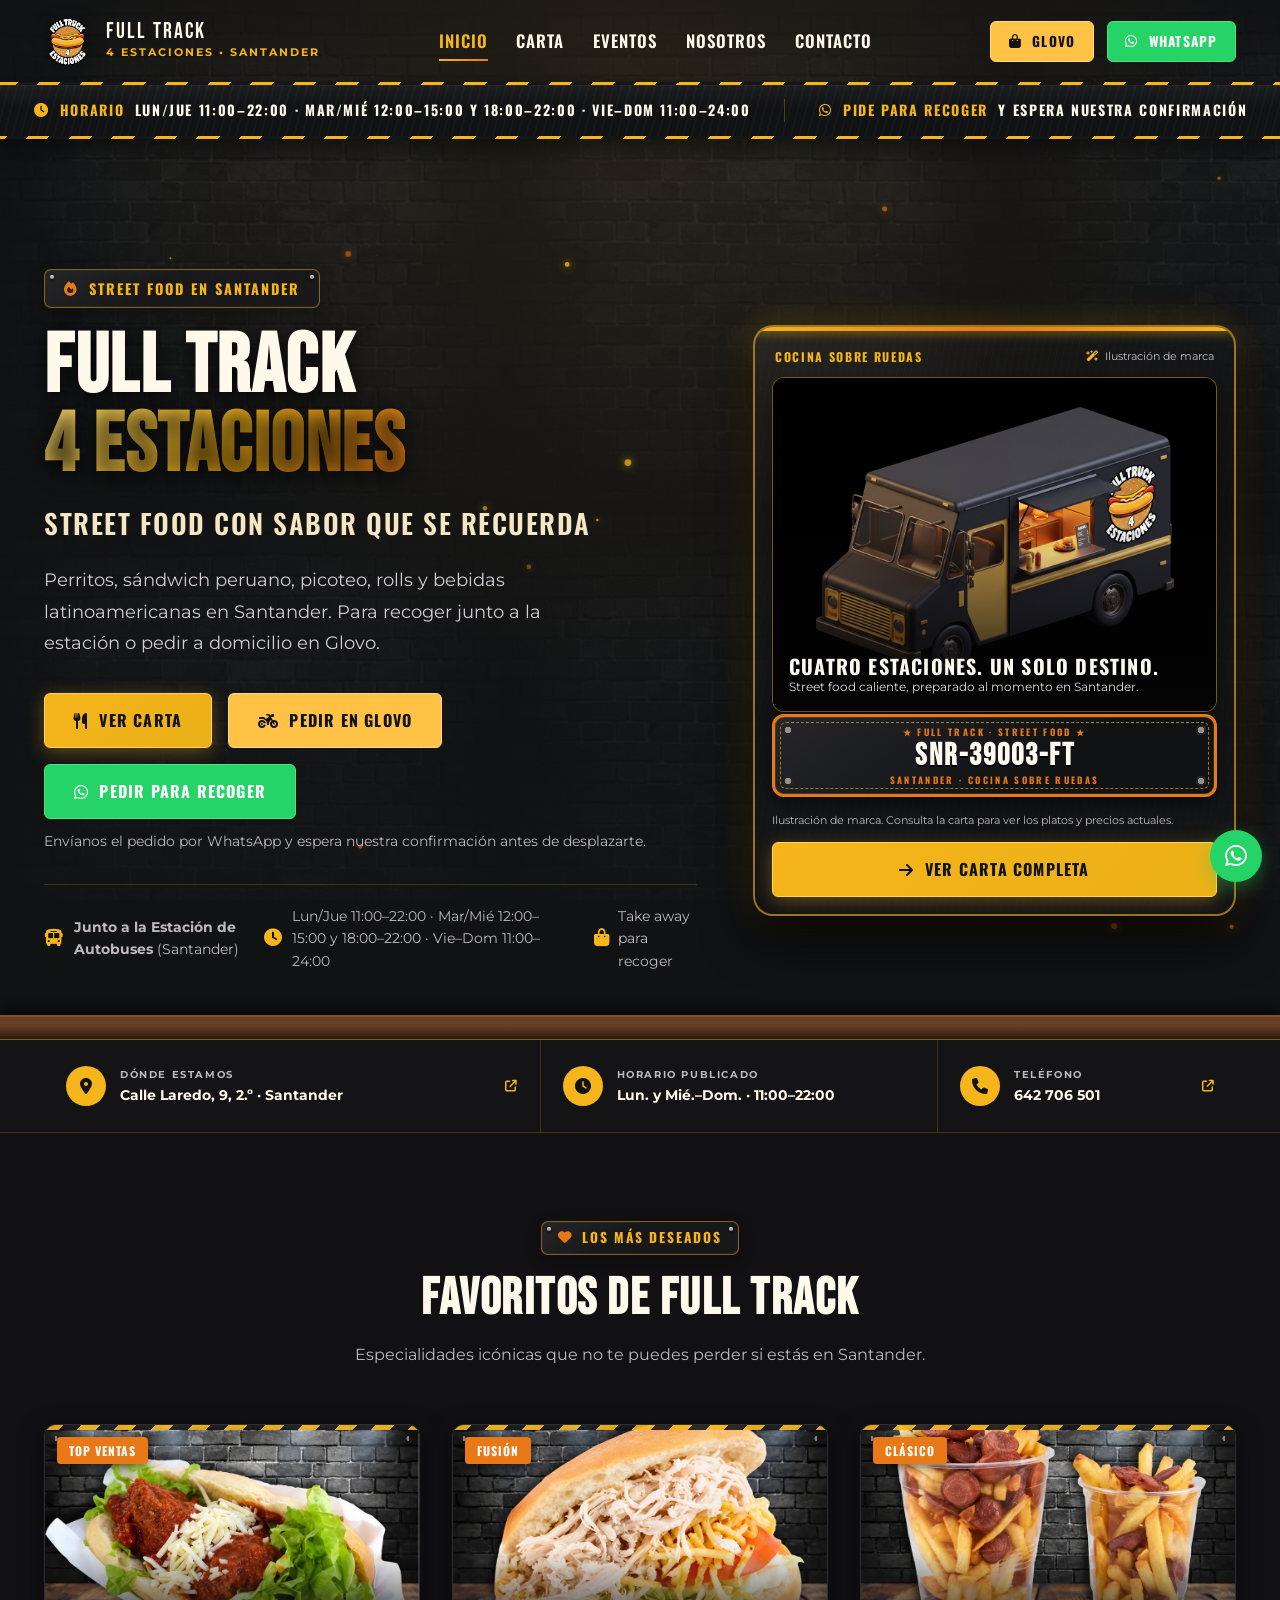
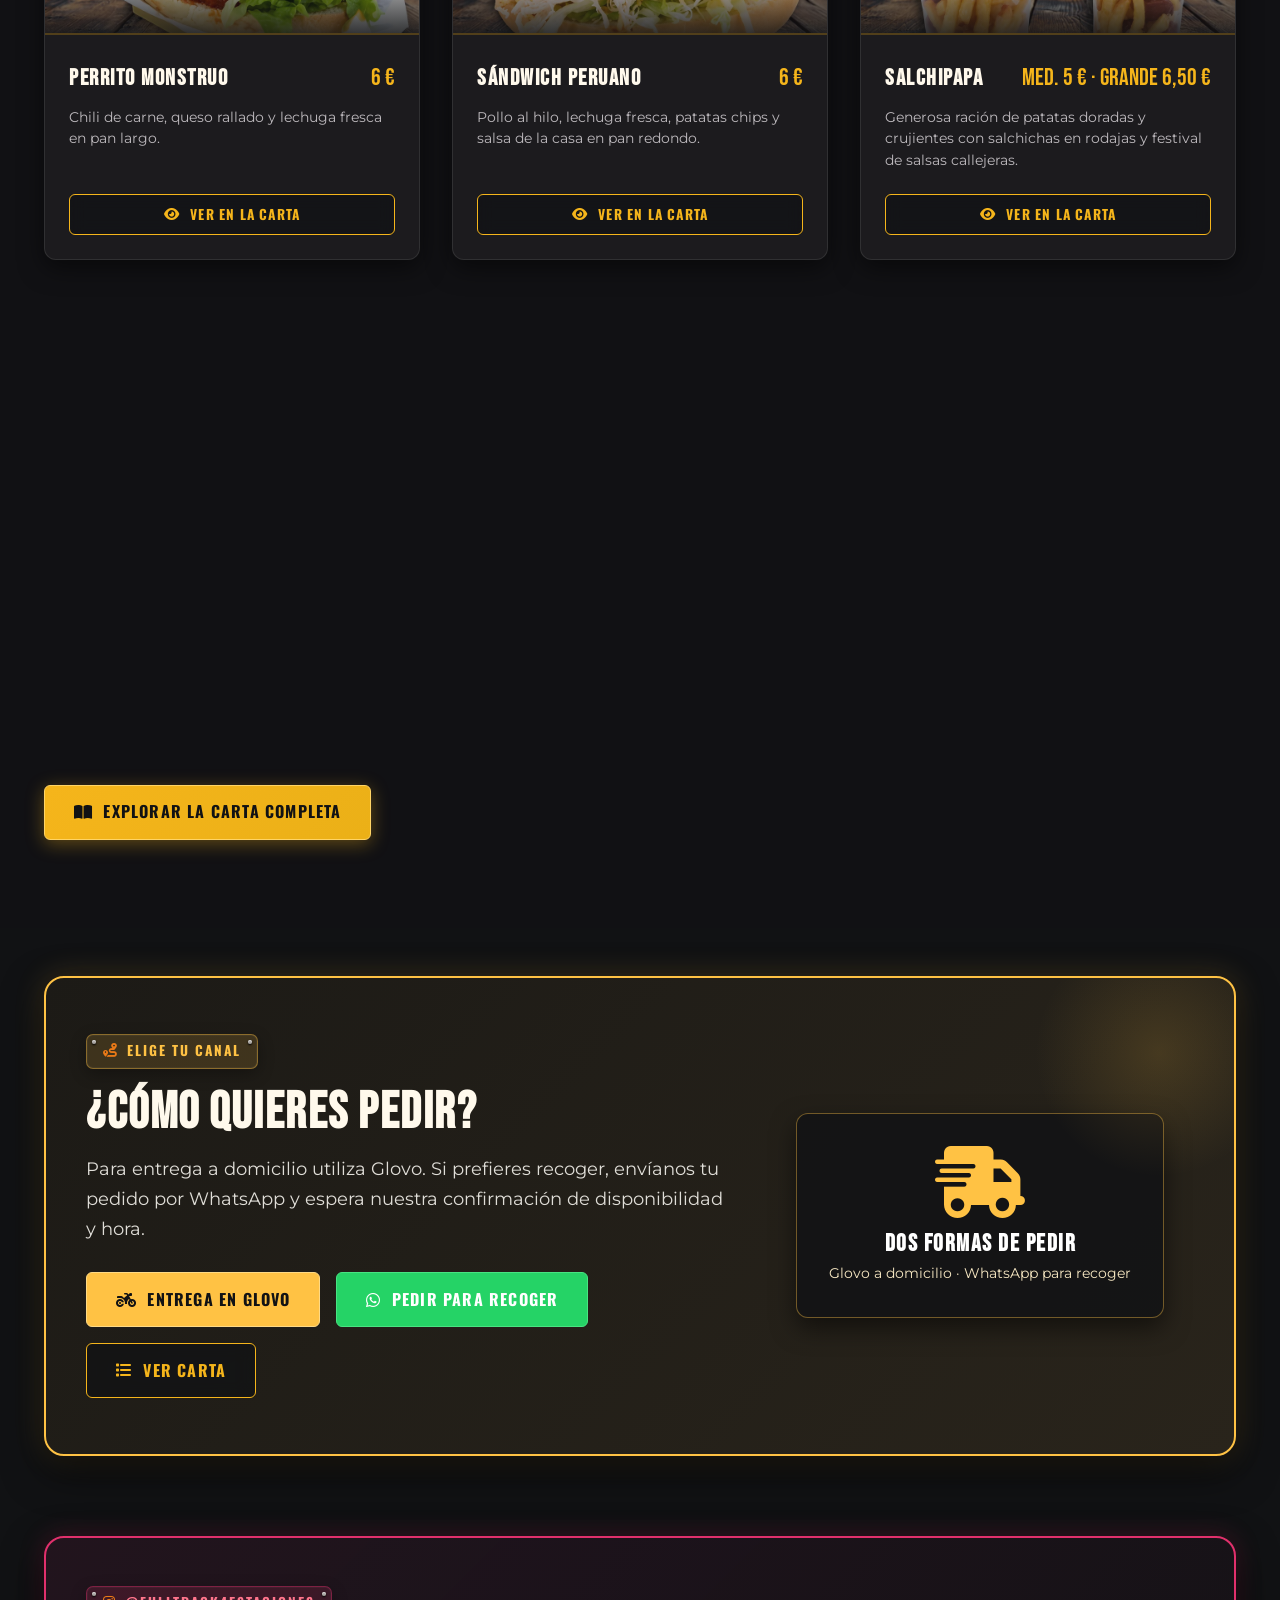
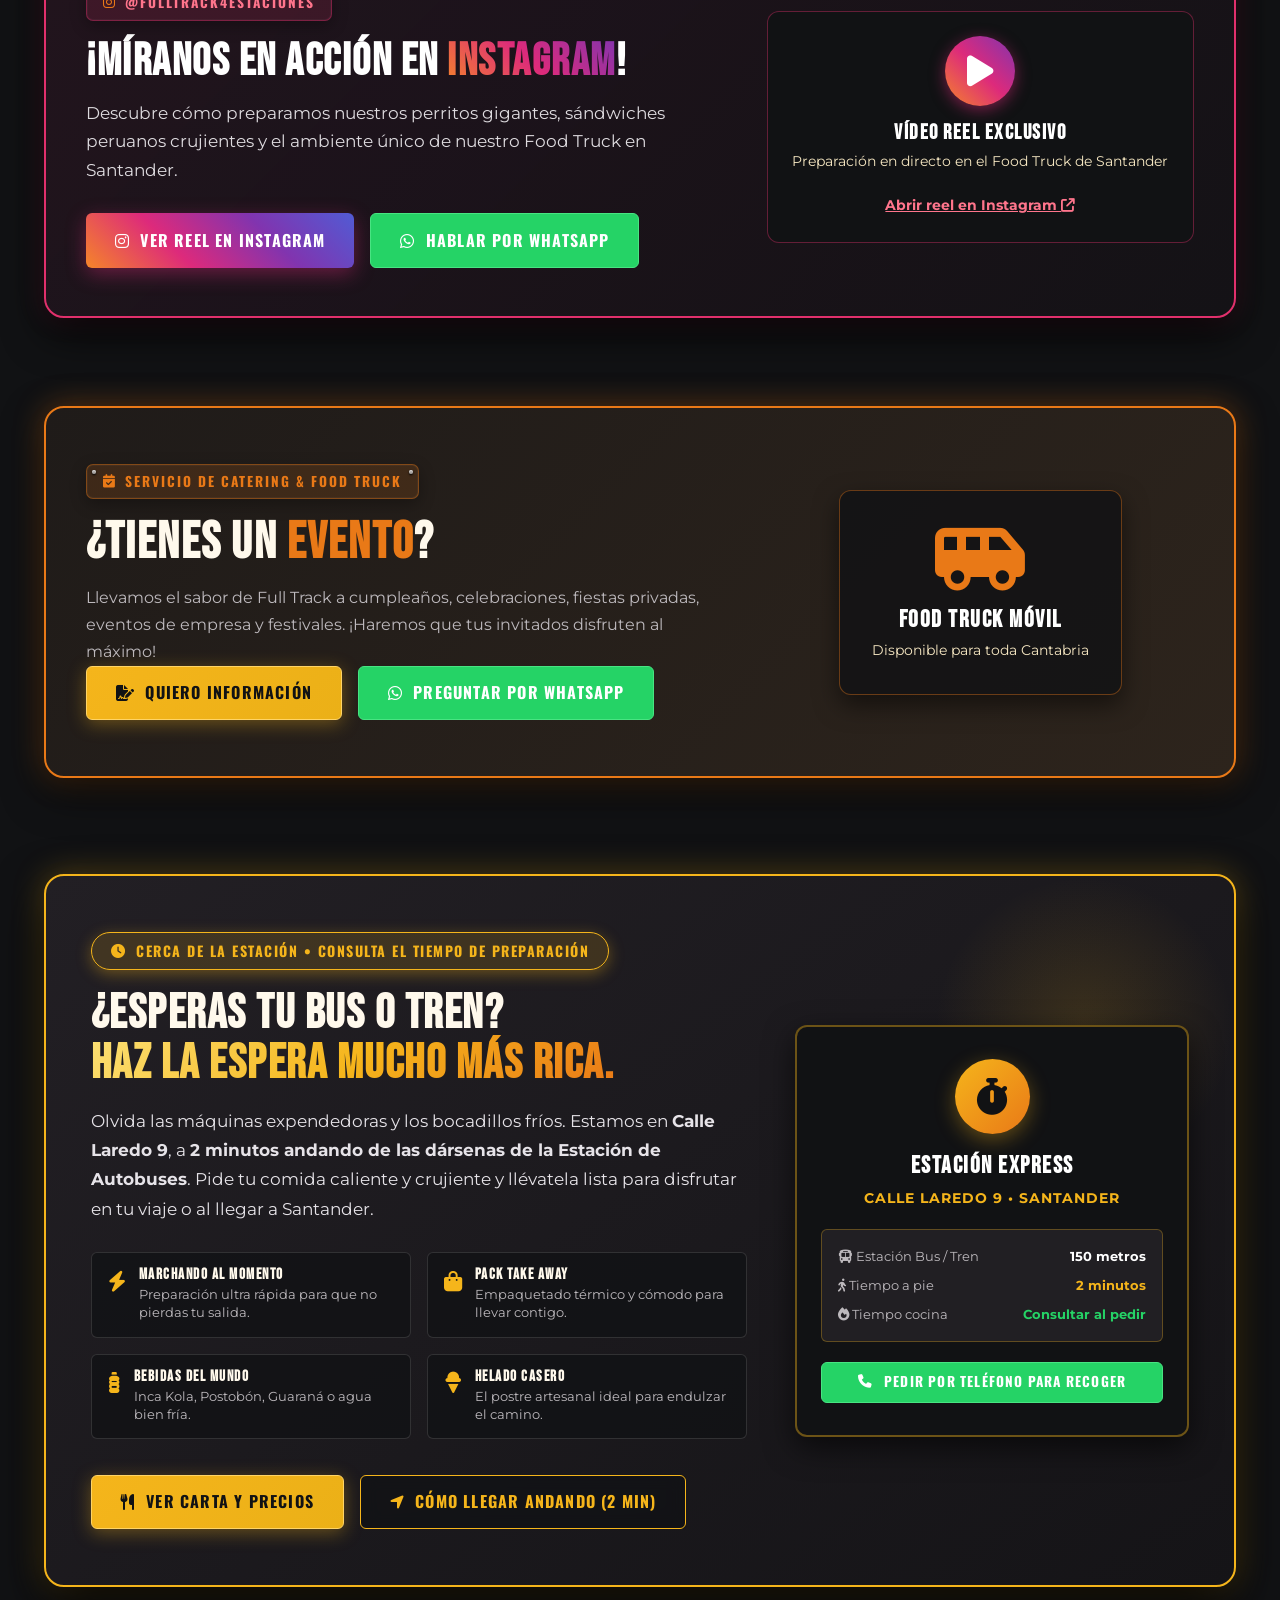
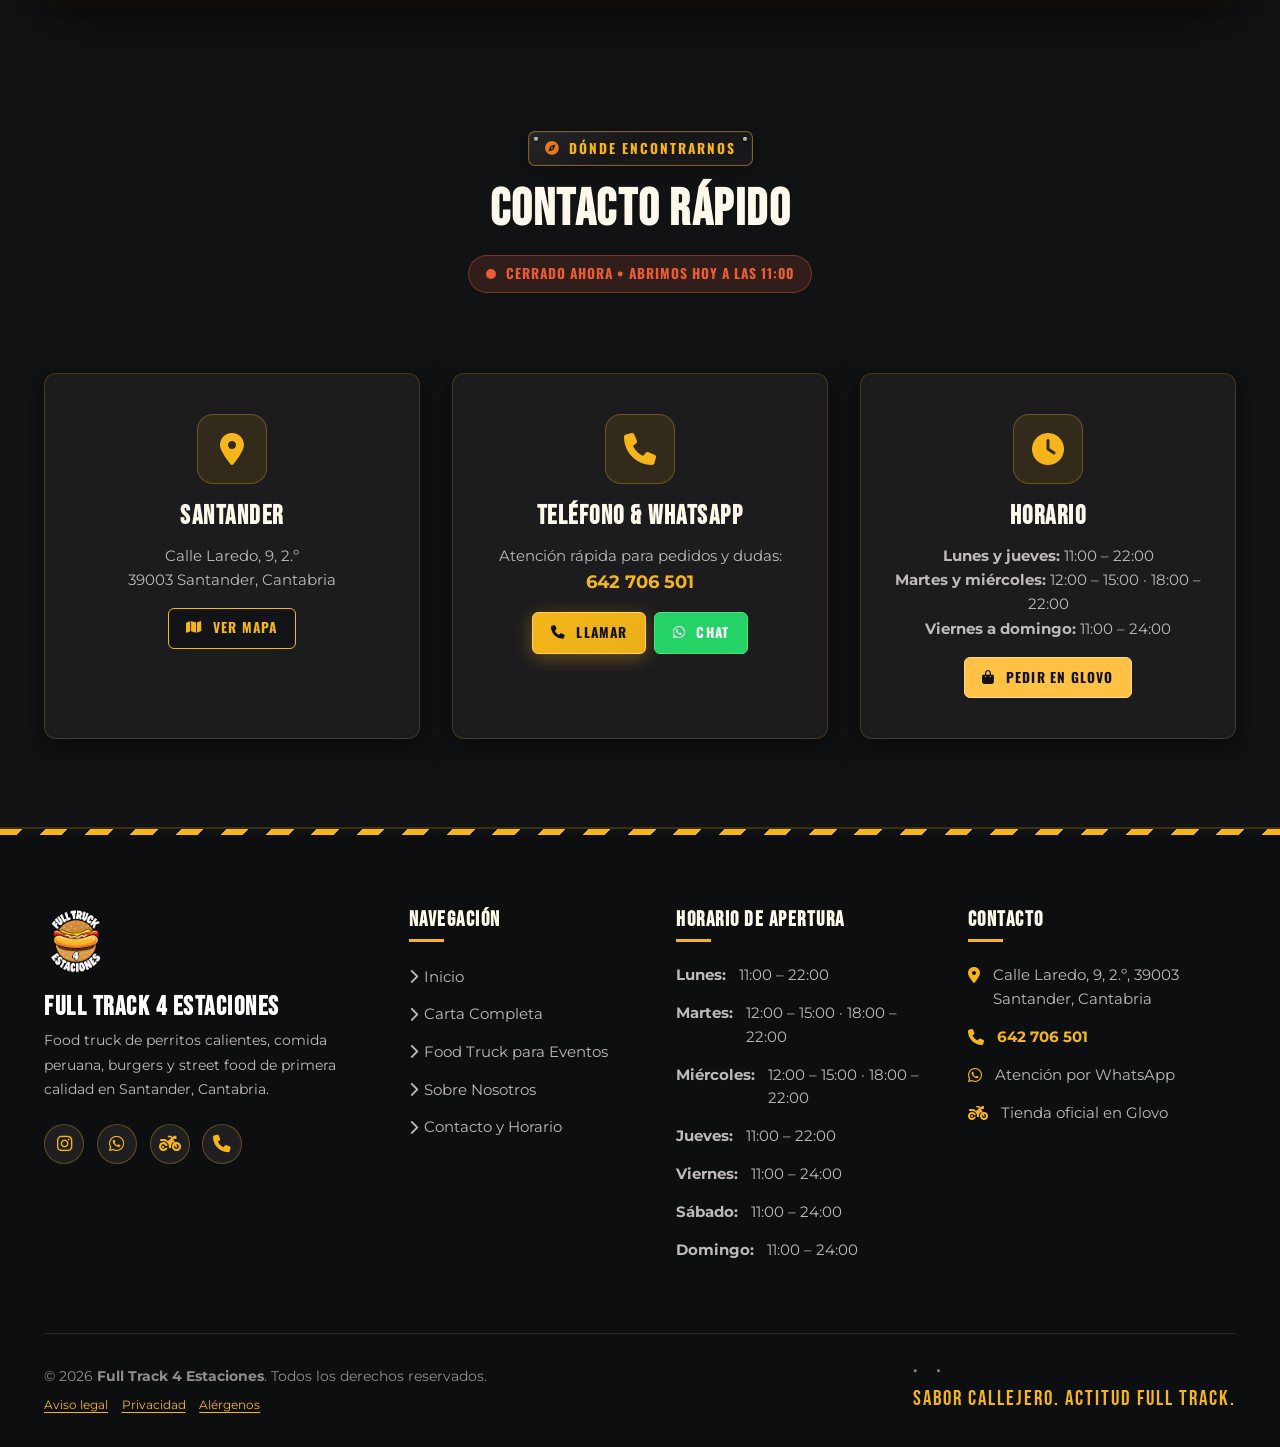
==== commit 8b501478: "Optimiza fotos de platos para carga web" ====
--- a/index.html
+++ b/index.html
@@ -349,7 +349,7 @@
         <div class="product-card">
           <div class="product-image-box">
             <span class="product-badge-corner">TOP VENTAS</span>
-            <img src="assets/dishes/perrito-monstruo-instagram.png" alt="Perrito Monstruo Full Track" class="product-img" loading="lazy">
+            <img src="assets/dishes/perrito-monstruo-web.webp" alt="Perrito Monstruo Full Track" class="product-img" loading="lazy">
           </div>
           <div class="product-details">
             <div class="product-header">
@@ -371,7 +371,7 @@
         <div class="product-card">
           <div class="product-image-box">
             <span class="product-badge-corner">FUSIÓN</span>
-            <img src="assets/dishes/sandwich-peruano-instagram.png" alt="Sándwich Peruano Full Track" class="product-img" loading="lazy">
+            <img src="assets/dishes/sandwich-peruano-web.webp" alt="Sándwich Peruano Full Track" class="product-img" loading="lazy">
           </div>
           <div class="product-details">
             <div class="product-header">
@@ -393,7 +393,7 @@
         <div class="product-card">
           <div class="product-image-box">
             <span class="product-badge-corner">CLÁSICO</span>
-            <img src="assets/dishes/salchipapa-instagram.png" alt="Salchipapa Full Track" class="product-img" loading="lazy">
+            <img src="assets/dishes/salchipapa-web.webp" alt="Salchipapa Full Track" class="product-img" loading="lazy">
           </div>
           <div class="product-details">
             <div class="product-header">
@@ -459,7 +459,7 @@
         <div class="product-card">
           <div class="product-image-box">
             <span class="product-badge-corner">PAN REDONDO</span>
-            <img src="assets/dishes/chicharron-instagram.png" alt="Chicharrón Full Track" class="product-img" loading="lazy">
+            <img src="assets/dishes/chicharron-web.webp" alt="Chicharrón Full Track" class="product-img" loading="lazy">
           </div>
           <div class="product-details">
             <div class="product-header">
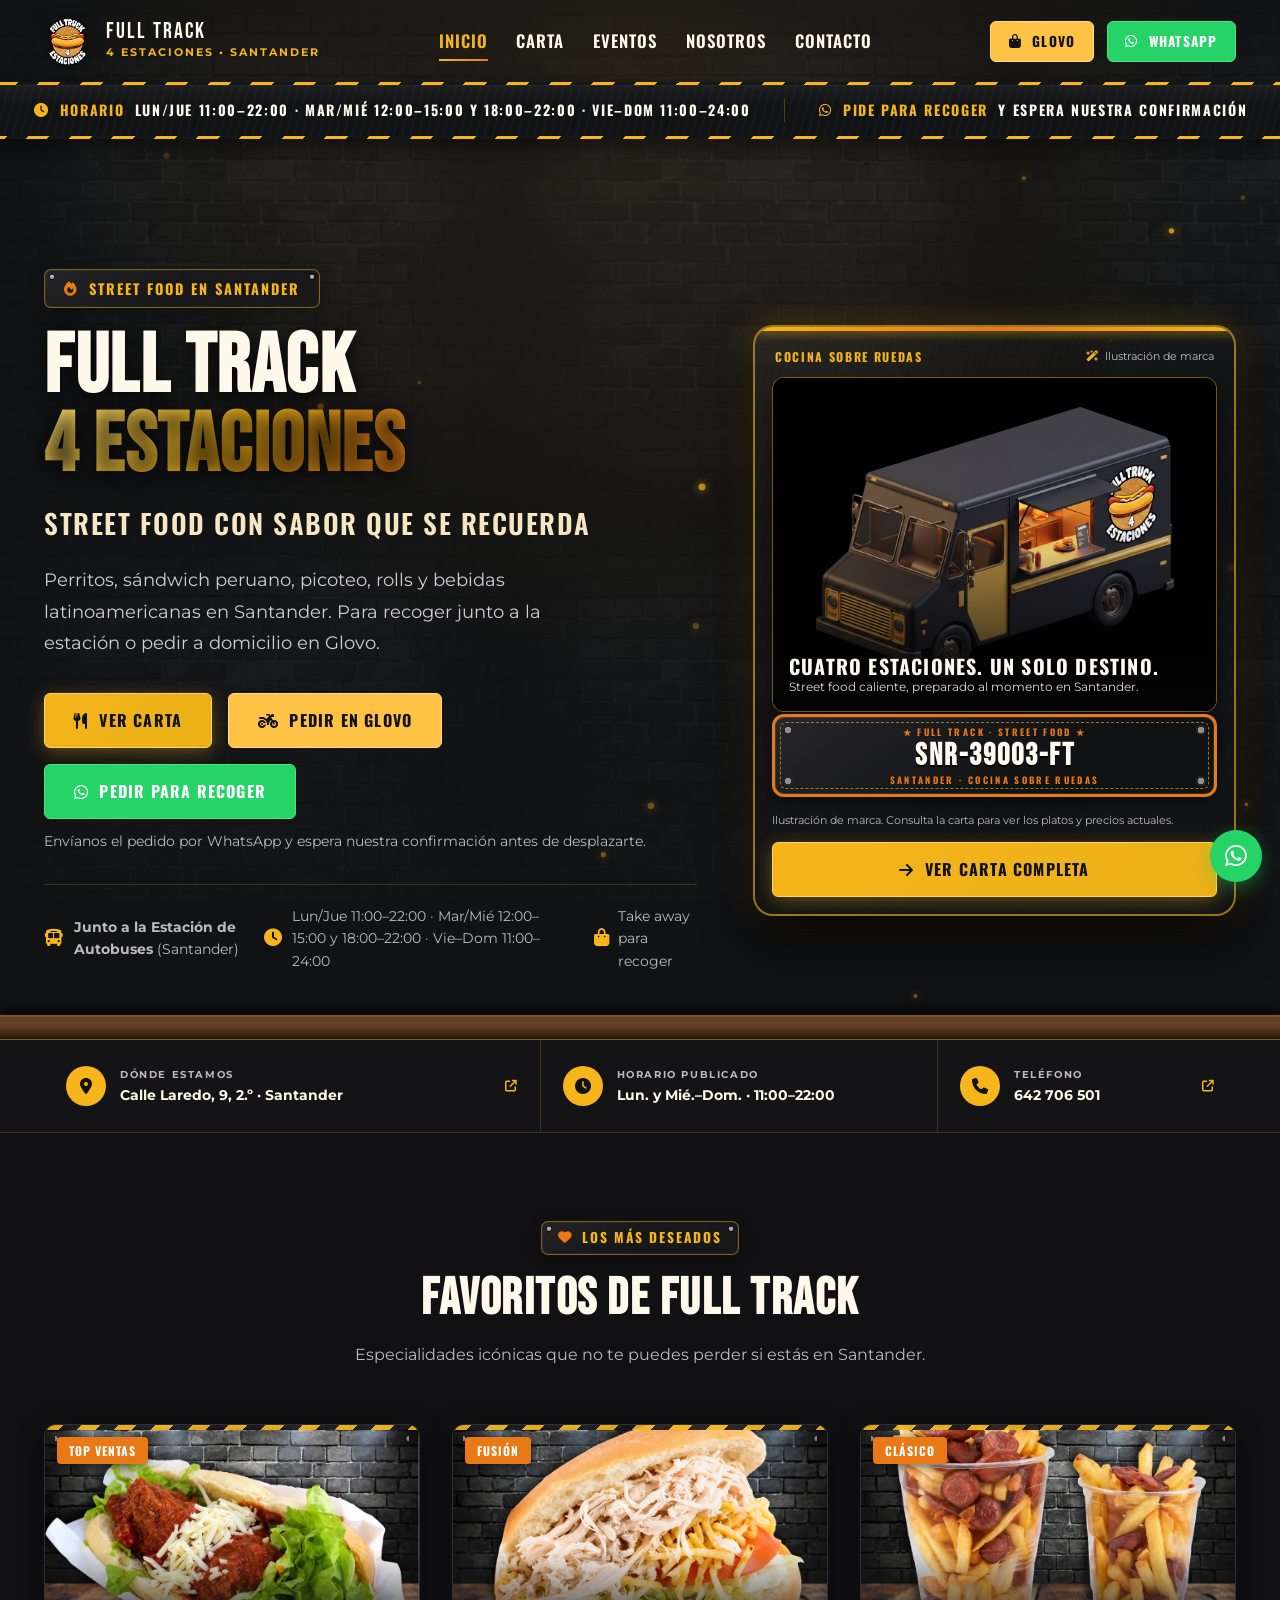
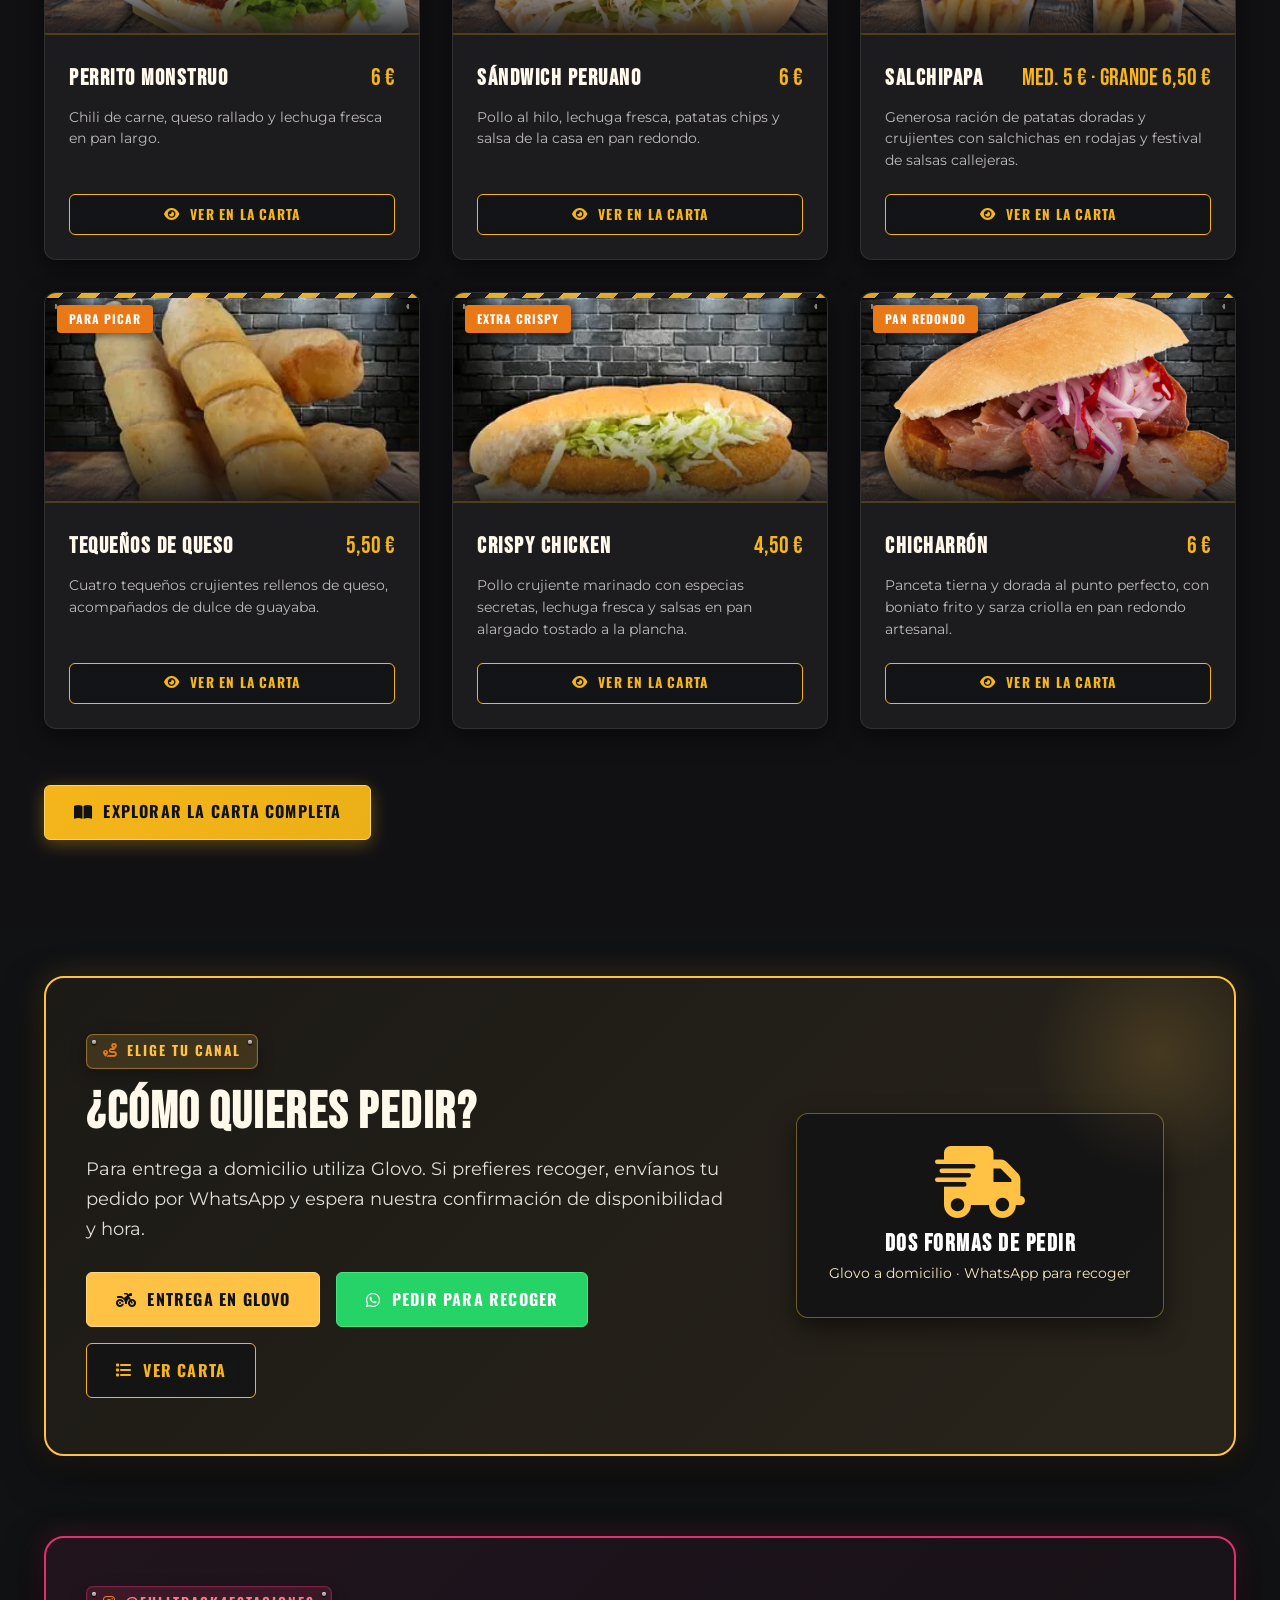
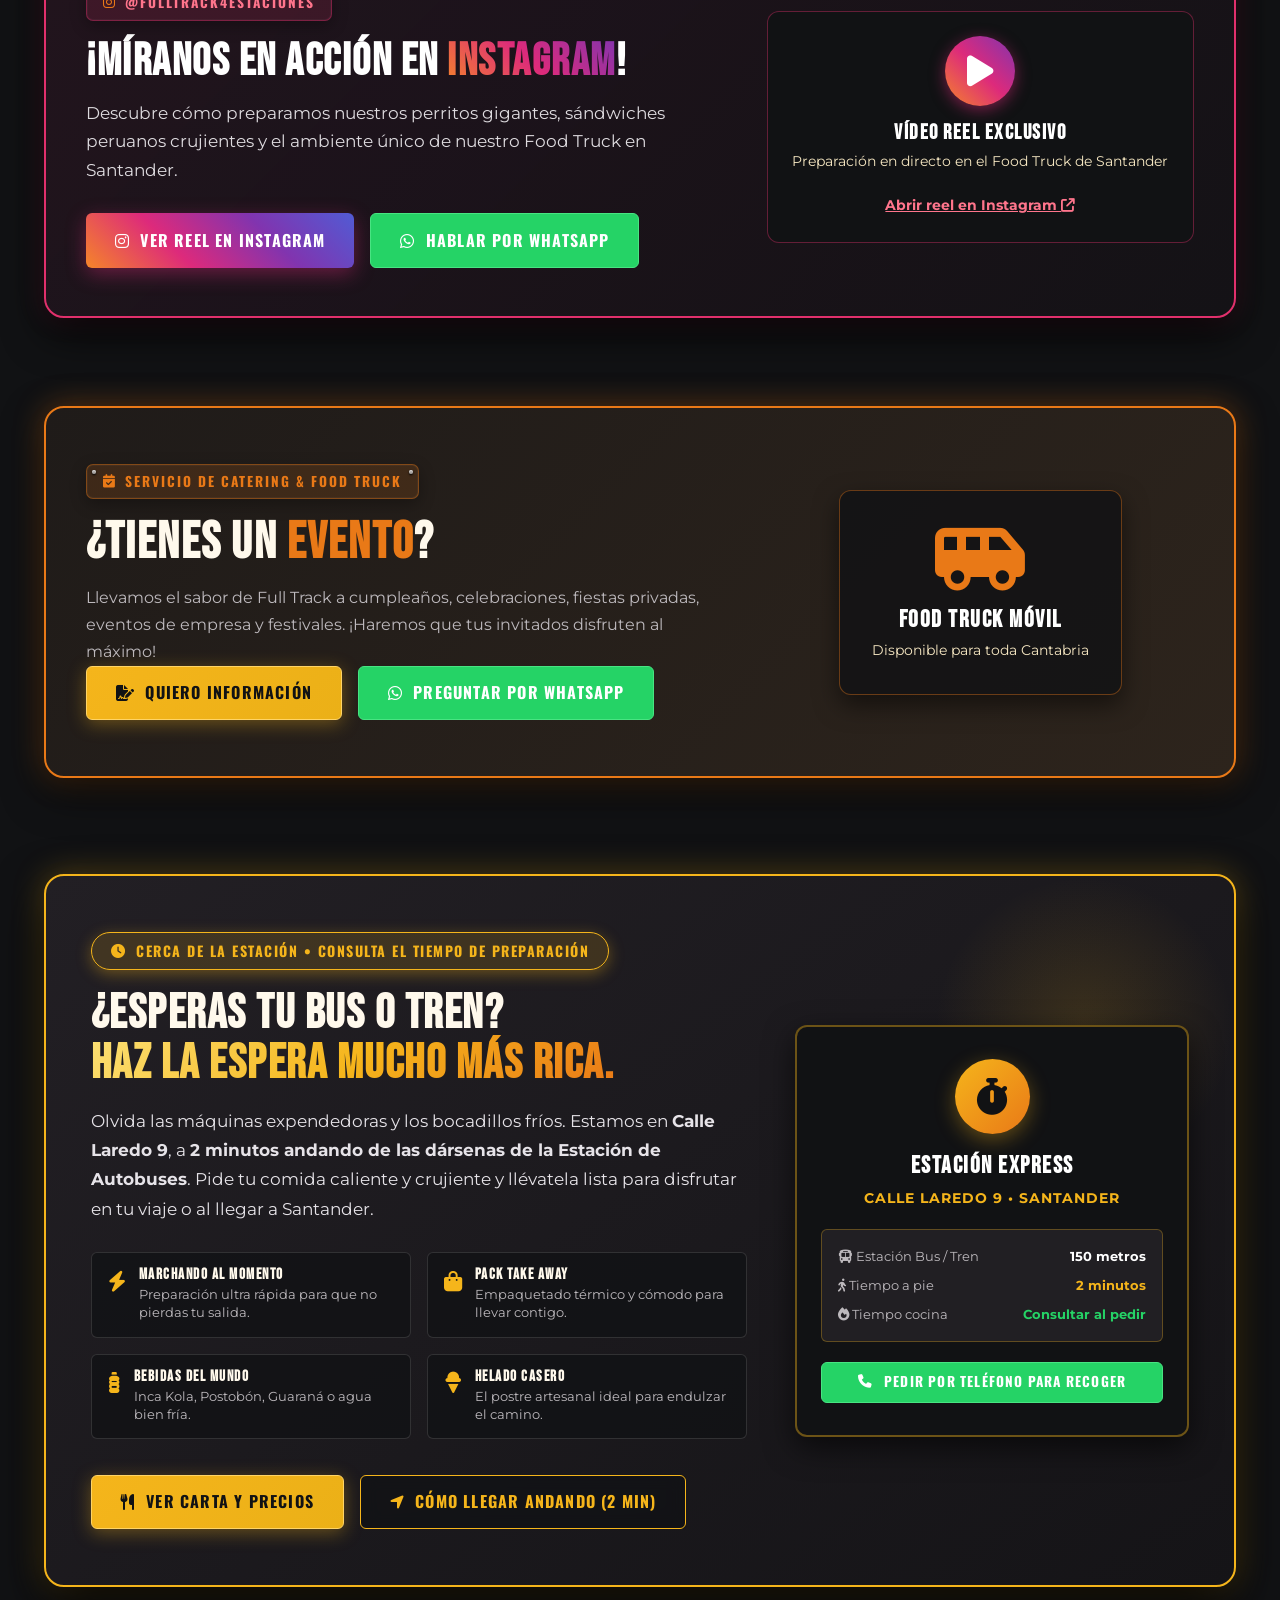
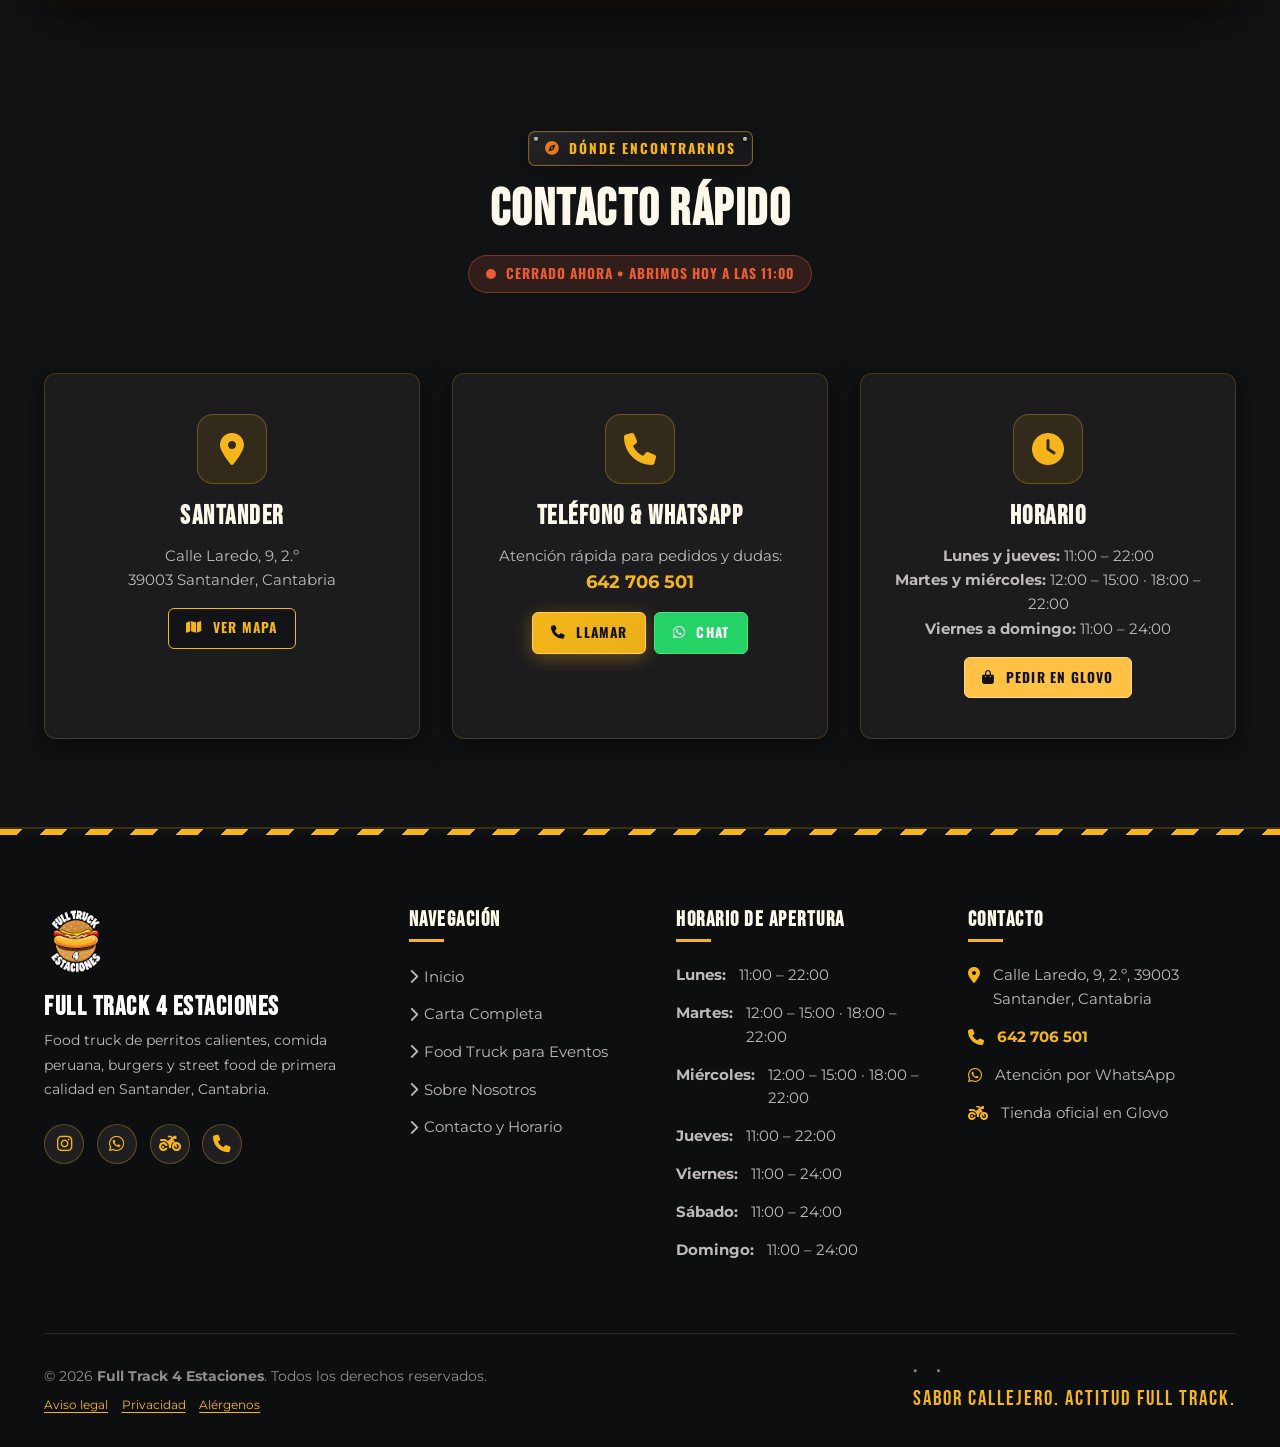
==== commit 5c859534: "Optimiza todas las imagenes de la carta para web" ====
--- a/index.html
+++ b/index.html
@@ -415,7 +415,7 @@
         <div class="product-card">
           <div class="product-image-box">
             <span class="product-badge-corner">PARA PICAR</span>
-            <img src="assets/dishes/tequenos-de-queso-4-uds.jpg" alt="Tequeños de Queso Full Track" class="product-img" loading="lazy">
+            <img src="assets/dishes/tequenos-de-queso-4-uds-web.webp" alt="Tequeños de Queso Full Track" class="product-img" loading="lazy">
           </div>
           <div class="product-details">
             <div class="product-header">
@@ -437,7 +437,7 @@
         <div class="product-card">
           <div class="product-image-box">
             <span class="product-badge-corner">EXTRA CRISPY</span>
-            <img src="assets/dishes/crispy-chicken.jpg" alt="Crispy Chicken Full Track" class="product-img" loading="lazy">
+            <img src="assets/dishes/crispy-chicken-web.webp" alt="Crispy Chicken Full Track" class="product-img" loading="lazy">
           </div>
           <div class="product-details">
             <div class="product-header">
@@ -659,11 +659,11 @@
 
           <div class="special-mini-gallery">
             <div class="special-thumb-card">
-              <img src="assets/dishes/helado-casero.jpg" alt="Helado Casero Artesanal" class="special-thumb-img">
+              <img src="assets/dishes/helado-casero-web.webp" alt="Helado Casero Artesanal" class="special-thumb-img">
               <div class="special-thumb-title">Tarrina Casera</div>
             </div>
             <div class="special-thumb-card">
-              <img src="assets/dishes/helado.jpg" alt="Helados de Temporada" class="special-thumb-img">
+              <img src="assets/dishes/helado-web.webp" alt="Helados de Temporada" class="special-thumb-img">
               <div class="special-thumb-title">Sabores Vainilla / Chocolate</div>
             </div>
             <div class="special-thumb-card">
@@ -694,7 +694,7 @@
 
           <div class="special-mini-gallery">
             <div class="special-thumb-card">
-              <img src="assets/dishes/inca-kola-300-ml.jpg" alt="Inca Kola Perú" class="special-thumb-img">
+              <img src="assets/dishes/inca-kola-300-ml-web.webp" alt="Inca Kola Perú" class="special-thumb-img">
               <div class="special-thumb-title">Inca Kola (Perú)</div>
             </div>
             <div class="special-thumb-card">
@@ -702,7 +702,7 @@
               <div class="special-thumb-title">Postobón Manzana</div>
             </div>
             <div class="special-thumb-card">
-              <img src="assets/dishes/guarana-330-ml.jpg" alt="Guaraná Brasil" class="special-thumb-img">
+              <img src="assets/dishes/guarana-330-ml-web.webp" alt="Guaraná Brasil" class="special-thumb-img">
               <div class="special-thumb-title">Guaraná (Brasil)</div>
             </div>
           </div>
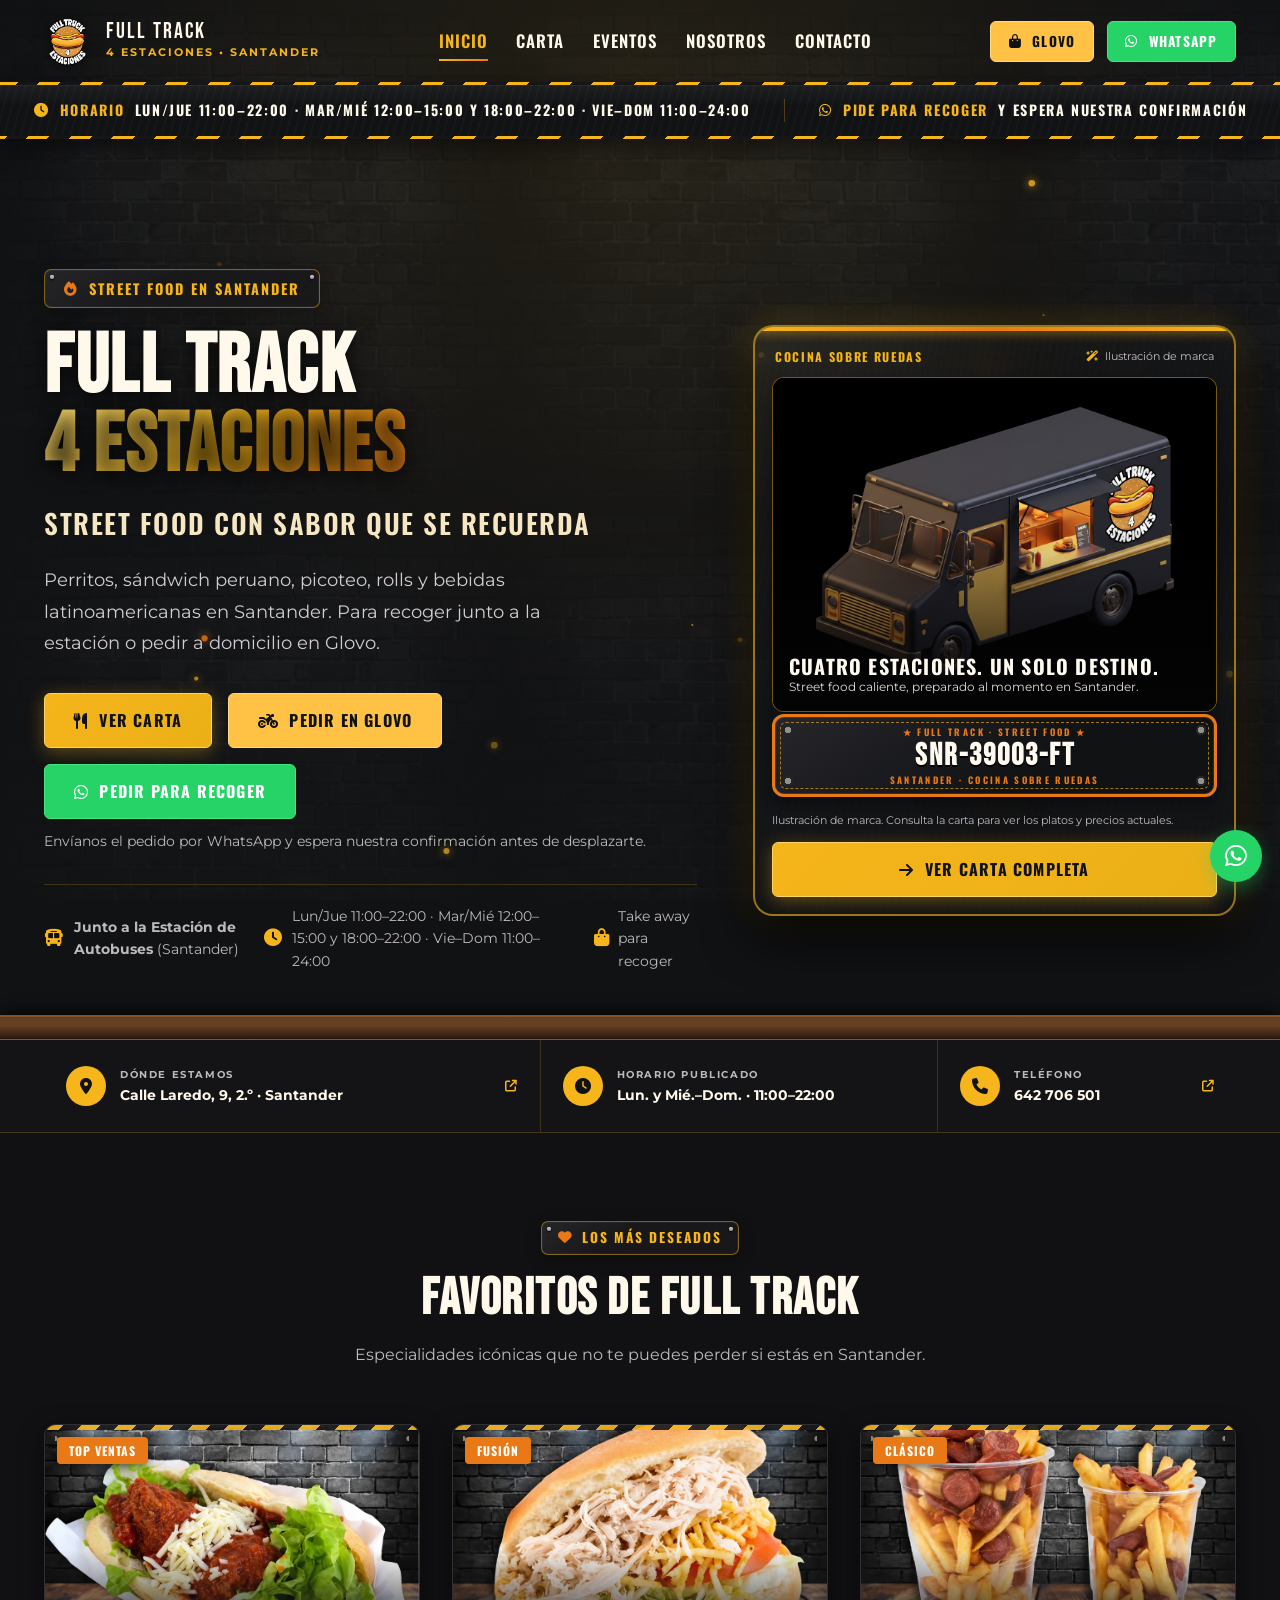
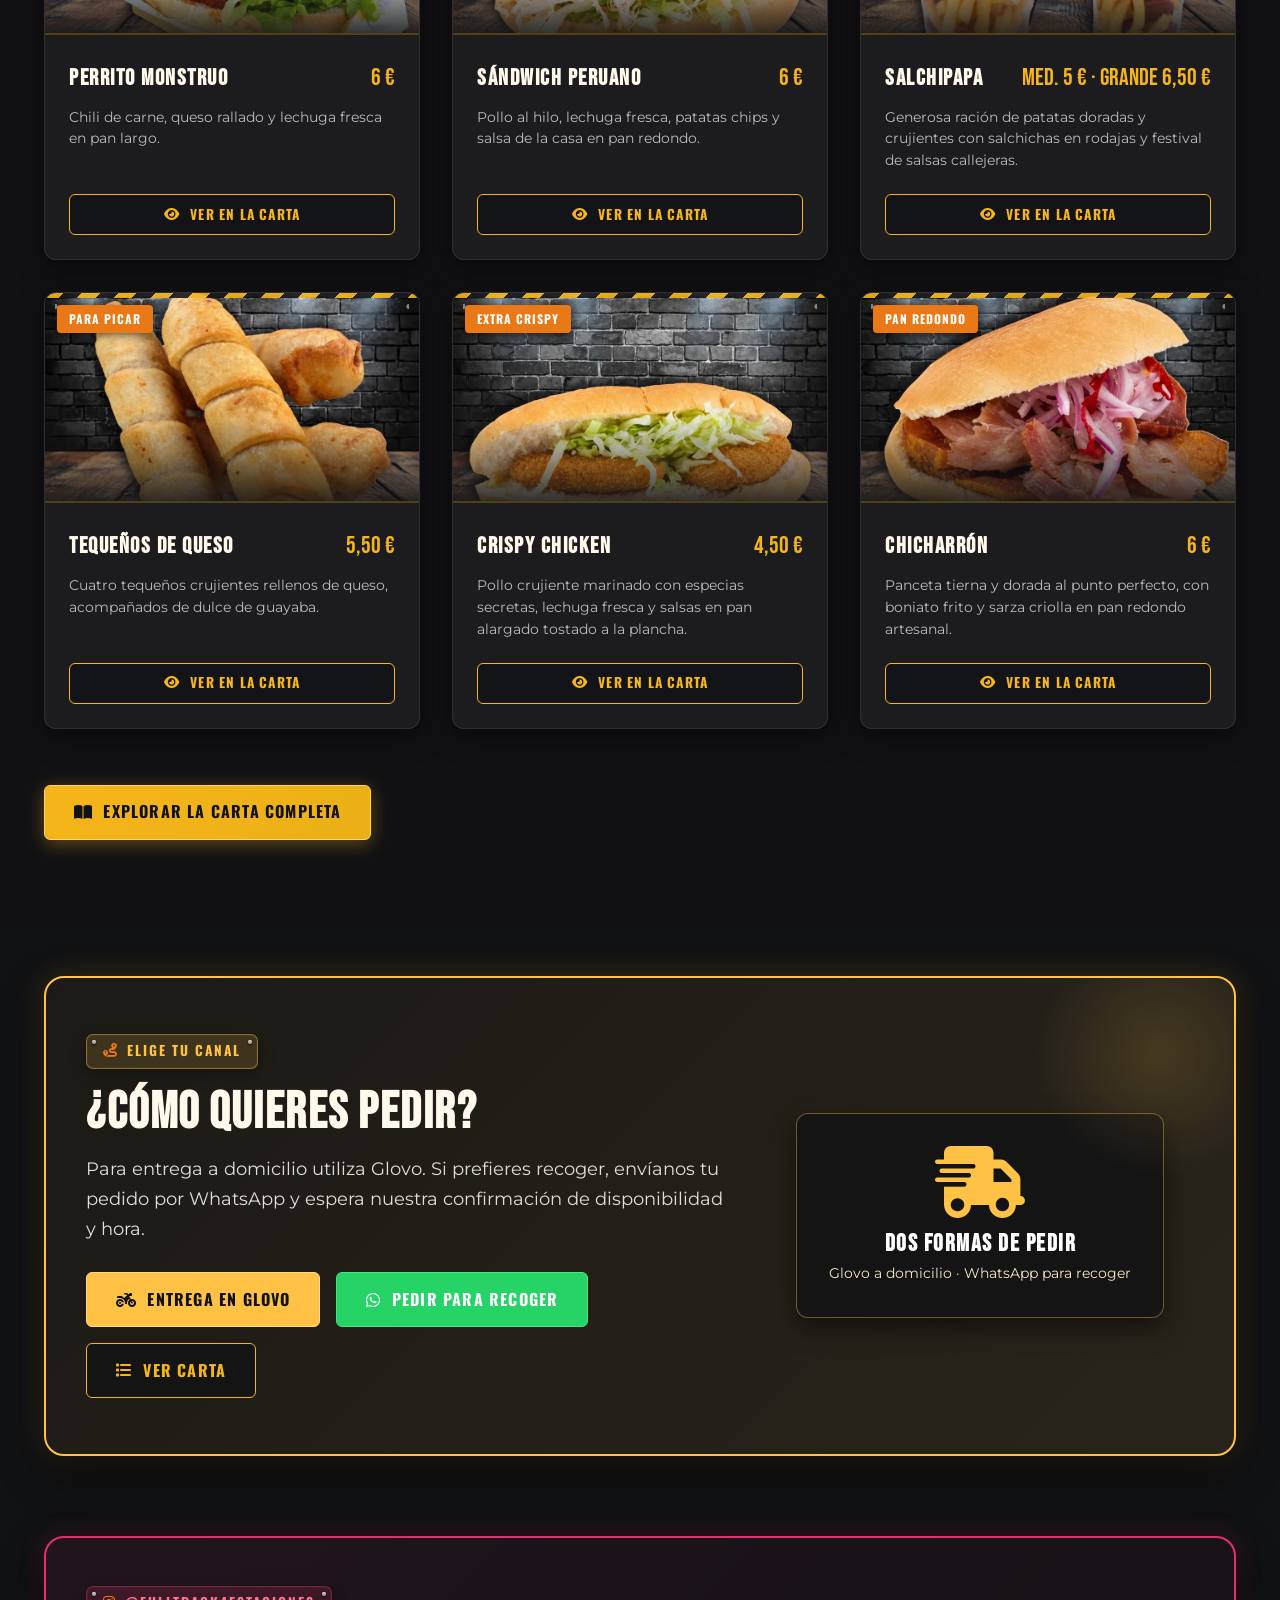
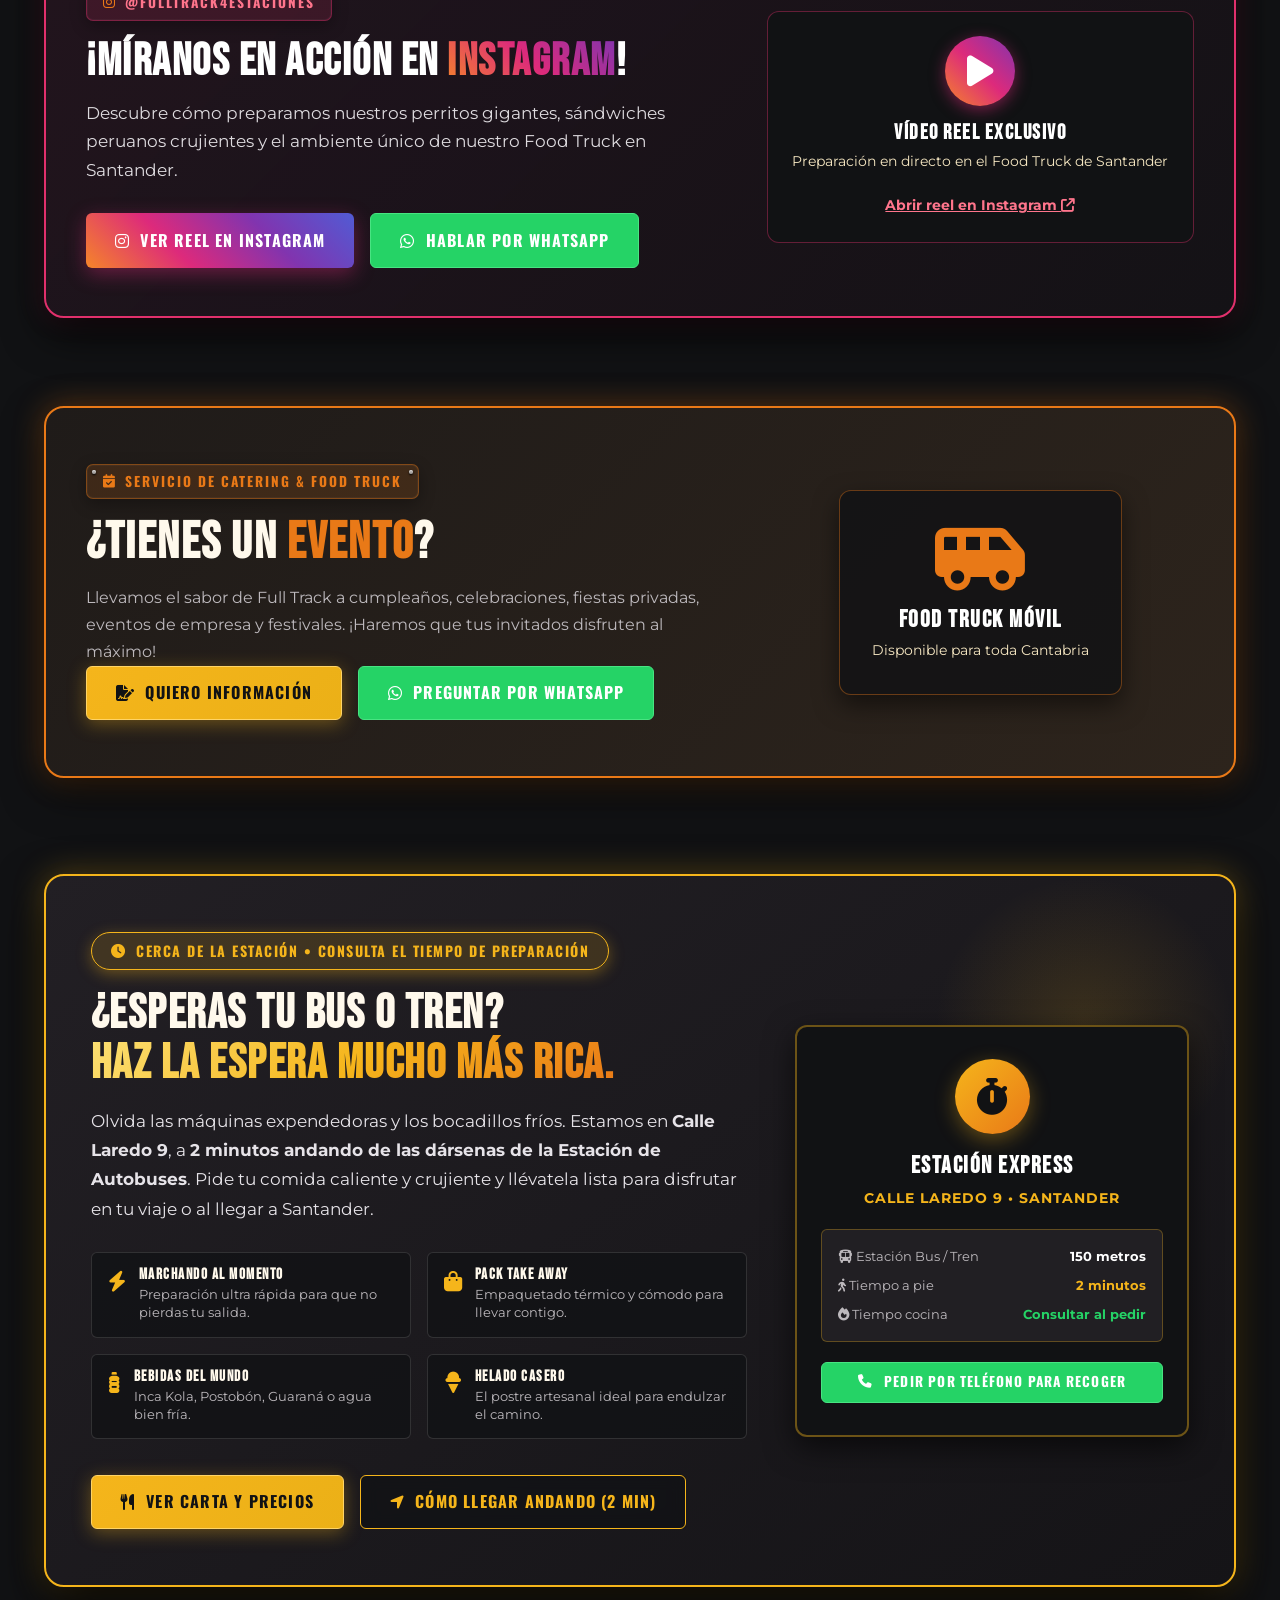
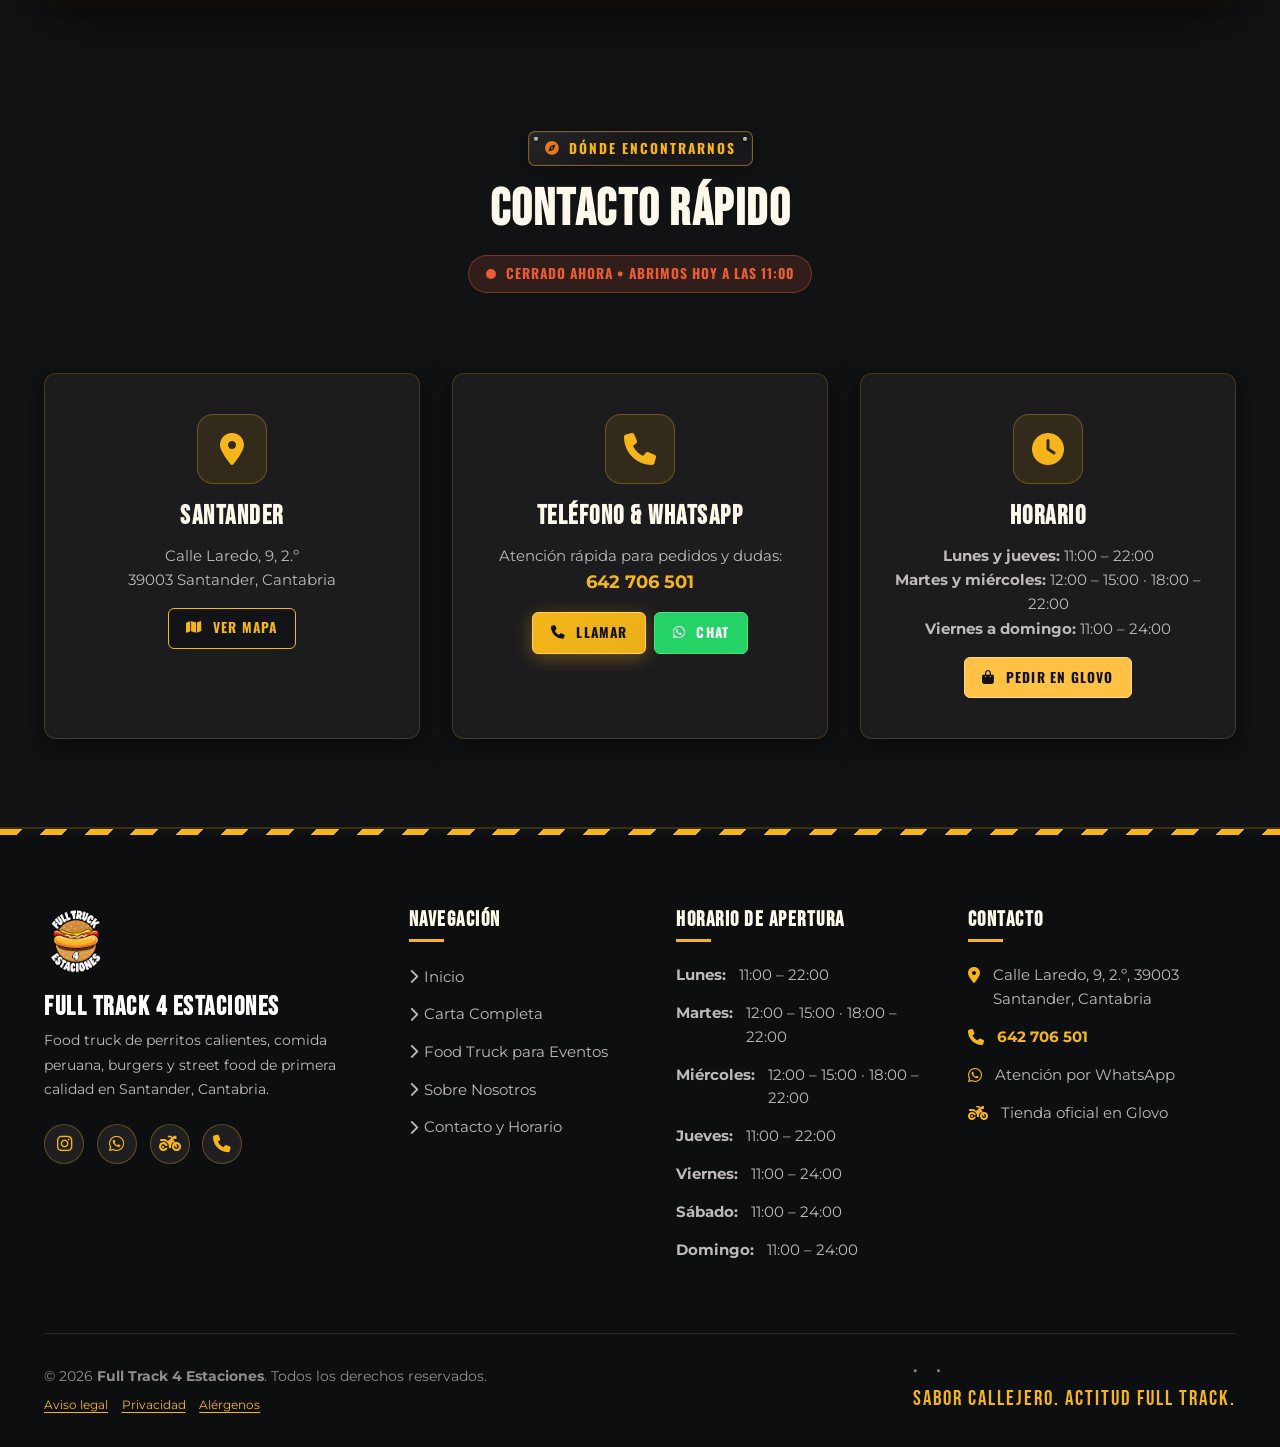
==== commit 9596d34f: "Fuerza recarga de imagenes nuevas" ====
--- a/index.html
+++ b/index.html
@@ -349,7 +349,7 @@
         <div class="product-card">
           <div class="product-image-box">
             <span class="product-badge-corner">TOP VENTAS</span>
-            <img src="assets/dishes/perrito-monstruo-web.webp" alt="Perrito Monstruo Full Track" class="product-img" loading="lazy">
+            <img src="assets/dishes/perrito-monstruo-web.webp?v=20260917" alt="Perrito Monstruo Full Track" class="product-img" loading="lazy">
           </div>
           <div class="product-details">
             <div class="product-header">
@@ -371,7 +371,7 @@
         <div class="product-card">
           <div class="product-image-box">
             <span class="product-badge-corner">FUSIÓN</span>
-            <img src="assets/dishes/sandwich-peruano-web.webp" alt="Sándwich Peruano Full Track" class="product-img" loading="lazy">
+            <img src="assets/dishes/sandwich-peruano-web.webp?v=20260917" alt="Sándwich Peruano Full Track" class="product-img" loading="lazy">
           </div>
           <div class="product-details">
             <div class="product-header">
@@ -393,7 +393,7 @@
         <div class="product-card">
           <div class="product-image-box">
             <span class="product-badge-corner">CLÁSICO</span>
-            <img src="assets/dishes/salchipapa-web.webp" alt="Salchipapa Full Track" class="product-img" loading="lazy">
+            <img src="assets/dishes/salchipapa-web.webp?v=20260917" alt="Salchipapa Full Track" class="product-img" loading="lazy">
           </div>
           <div class="product-details">
             <div class="product-header">
@@ -415,7 +415,7 @@
         <div class="product-card">
           <div class="product-image-box">
             <span class="product-badge-corner">PARA PICAR</span>
-            <img src="assets/dishes/tequenos-de-queso-4-uds-web.webp" alt="Tequeños de Queso Full Track" class="product-img" loading="lazy">
+            <img src="assets/dishes/tequenos-de-queso-4-uds-web.webp?v=20260917" alt="Tequeños de Queso Full Track" class="product-img" loading="lazy">
           </div>
           <div class="product-details">
             <div class="product-header">
@@ -437,7 +437,7 @@
         <div class="product-card">
           <div class="product-image-box">
             <span class="product-badge-corner">EXTRA CRISPY</span>
-            <img src="assets/dishes/crispy-chicken-web.webp" alt="Crispy Chicken Full Track" class="product-img" loading="lazy">
+            <img src="assets/dishes/crispy-chicken-web.webp?v=20260917" alt="Crispy Chicken Full Track" class="product-img" loading="lazy">
           </div>
           <div class="product-details">
             <div class="product-header">
@@ -459,7 +459,7 @@
         <div class="product-card">
           <div class="product-image-box">
             <span class="product-badge-corner">PAN REDONDO</span>
-            <img src="assets/dishes/chicharron-web.webp" alt="Chicharrón Full Track" class="product-img" loading="lazy">
+            <img src="assets/dishes/chicharron-web.webp?v=20260917" alt="Chicharrón Full Track" class="product-img" loading="lazy">
           </div>
           <div class="product-details">
             <div class="product-header">
@@ -659,11 +659,11 @@
 
           <div class="special-mini-gallery">
             <div class="special-thumb-card">
-              <img src="assets/dishes/helado-casero-web.webp" alt="Helado Casero Artesanal" class="special-thumb-img">
+              <img src="assets/dishes/helado-casero-web.webp?v=20260917" alt="Helado Casero Artesanal" class="special-thumb-img">
               <div class="special-thumb-title">Tarrina Casera</div>
             </div>
             <div class="special-thumb-card">
-              <img src="assets/dishes/helado-web.webp" alt="Helados de Temporada" class="special-thumb-img">
+              <img src="assets/dishes/helado-web.webp?v=20260917" alt="Helados de Temporada" class="special-thumb-img">
               <div class="special-thumb-title">Sabores Vainilla / Chocolate</div>
             </div>
             <div class="special-thumb-card">
@@ -694,7 +694,7 @@
 
           <div class="special-mini-gallery">
             <div class="special-thumb-card">
-              <img src="assets/dishes/inca-kola-300-ml-web.webp" alt="Inca Kola Perú" class="special-thumb-img">
+              <img src="assets/dishes/inca-kola-300-ml-web.webp?v=20260917" alt="Inca Kola Perú" class="special-thumb-img">
               <div class="special-thumb-title">Inca Kola (Perú)</div>
             </div>
             <div class="special-thumb-card">
@@ -702,7 +702,7 @@
               <div class="special-thumb-title">Postobón Manzana</div>
             </div>
             <div class="special-thumb-card">
-              <img src="assets/dishes/guarana-330-ml-web.webp" alt="Guaraná Brasil" class="special-thumb-img">
+              <img src="assets/dishes/guarana-330-ml-web.webp?v=20260917" alt="Guaraná Brasil" class="special-thumb-img">
               <div class="special-thumb-title">Guaraná (Brasil)</div>
             </div>
           </div>
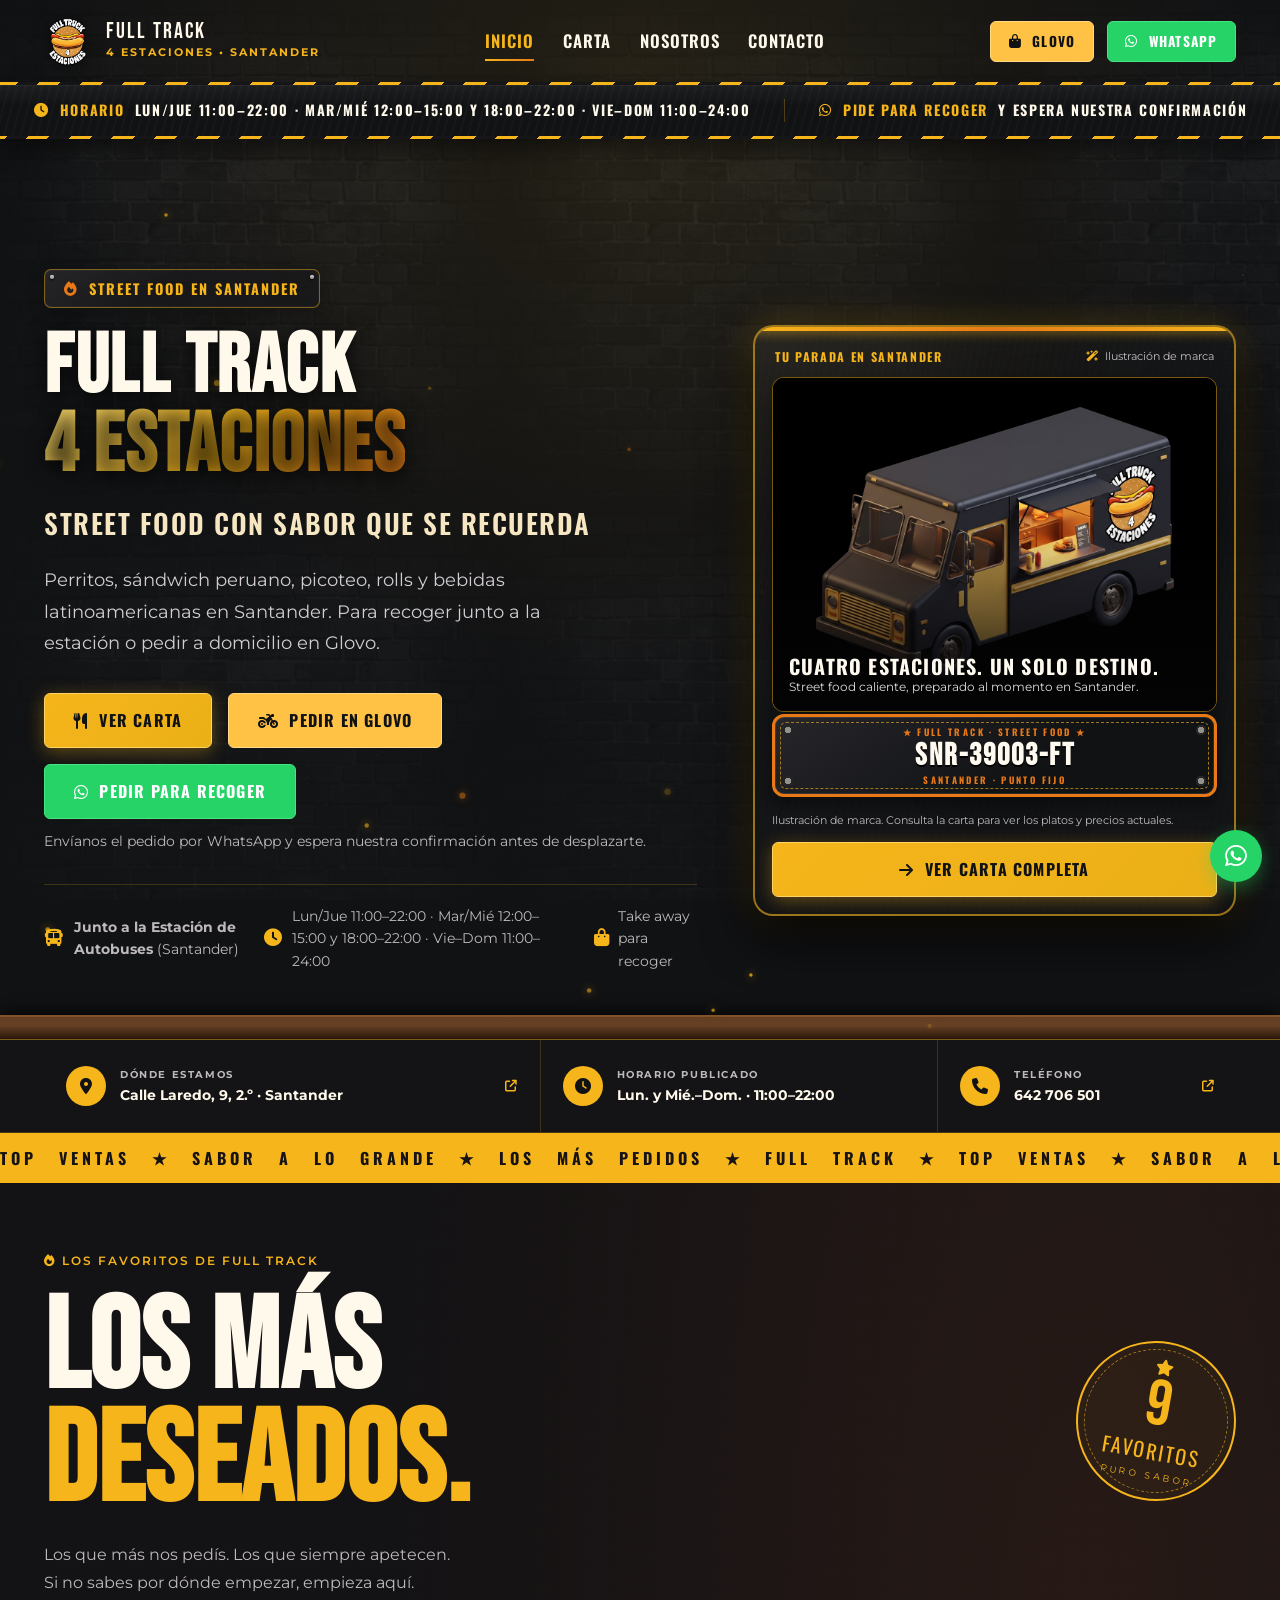
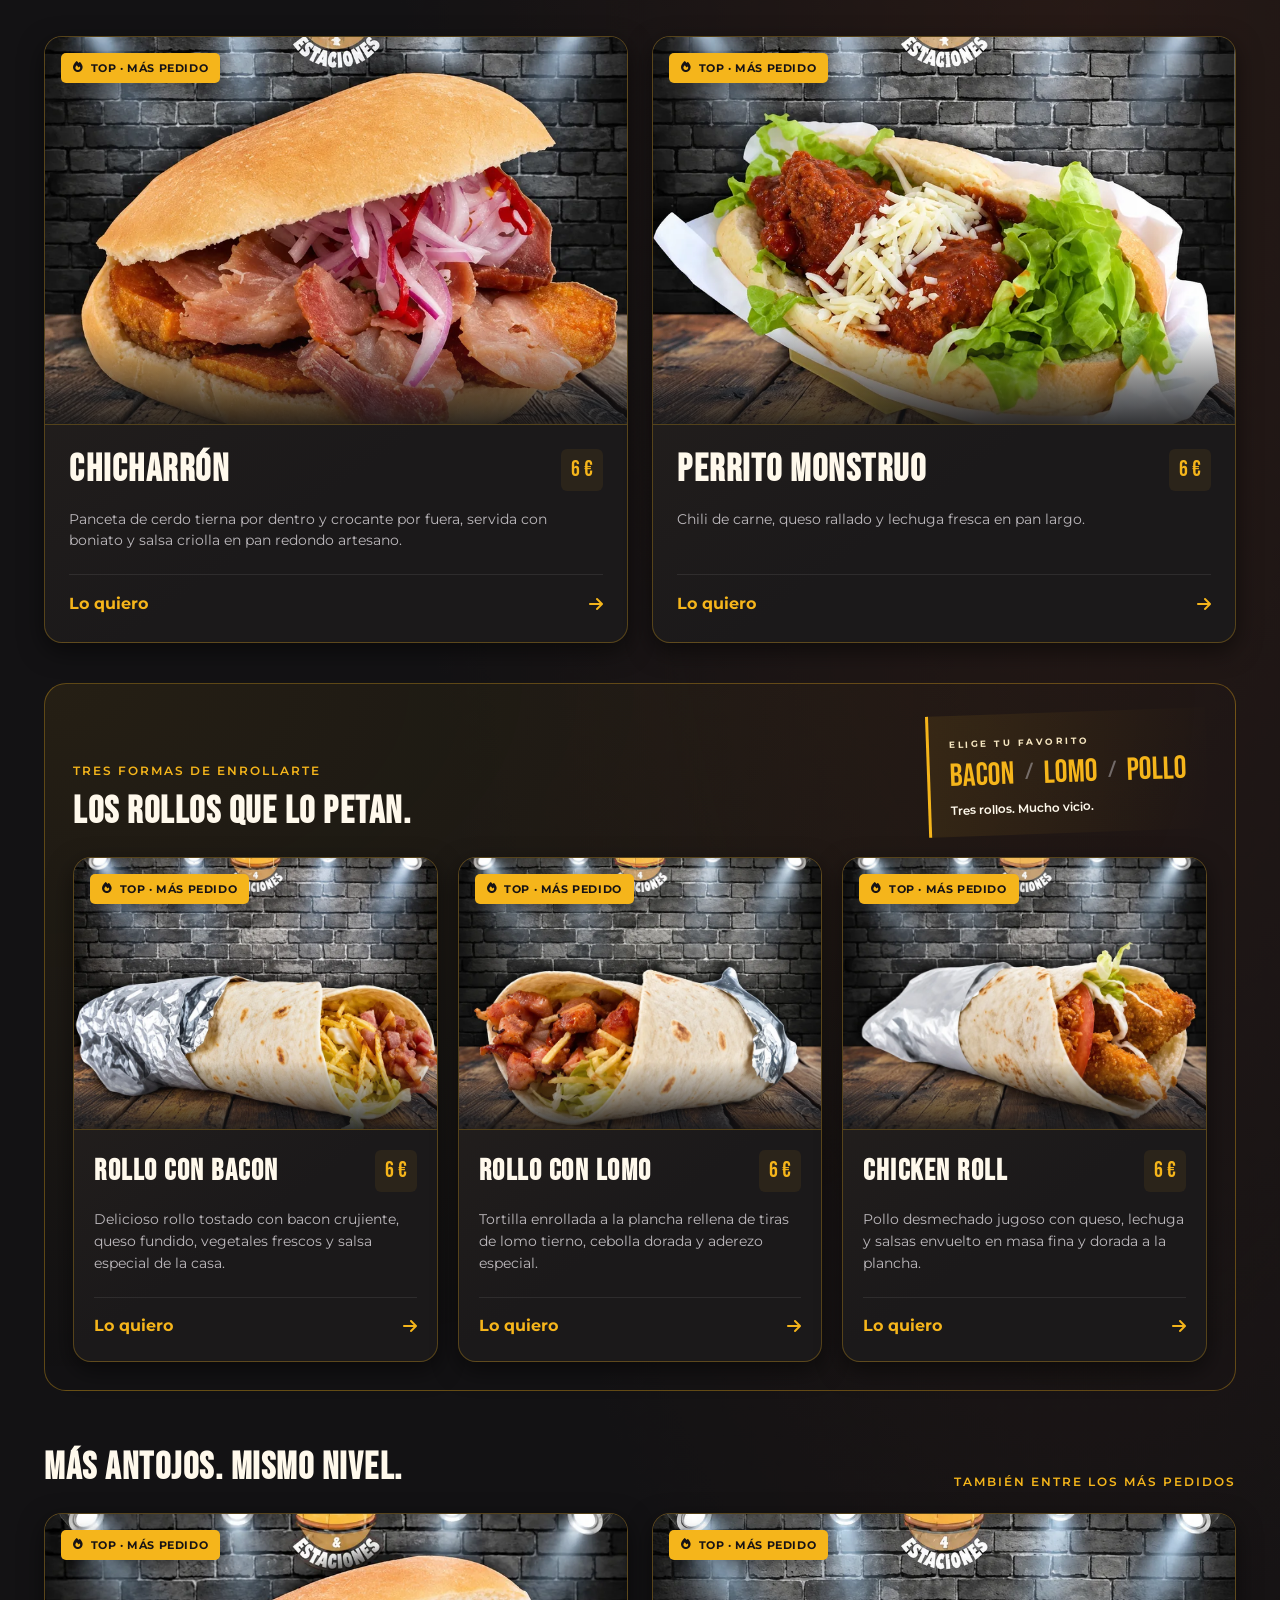
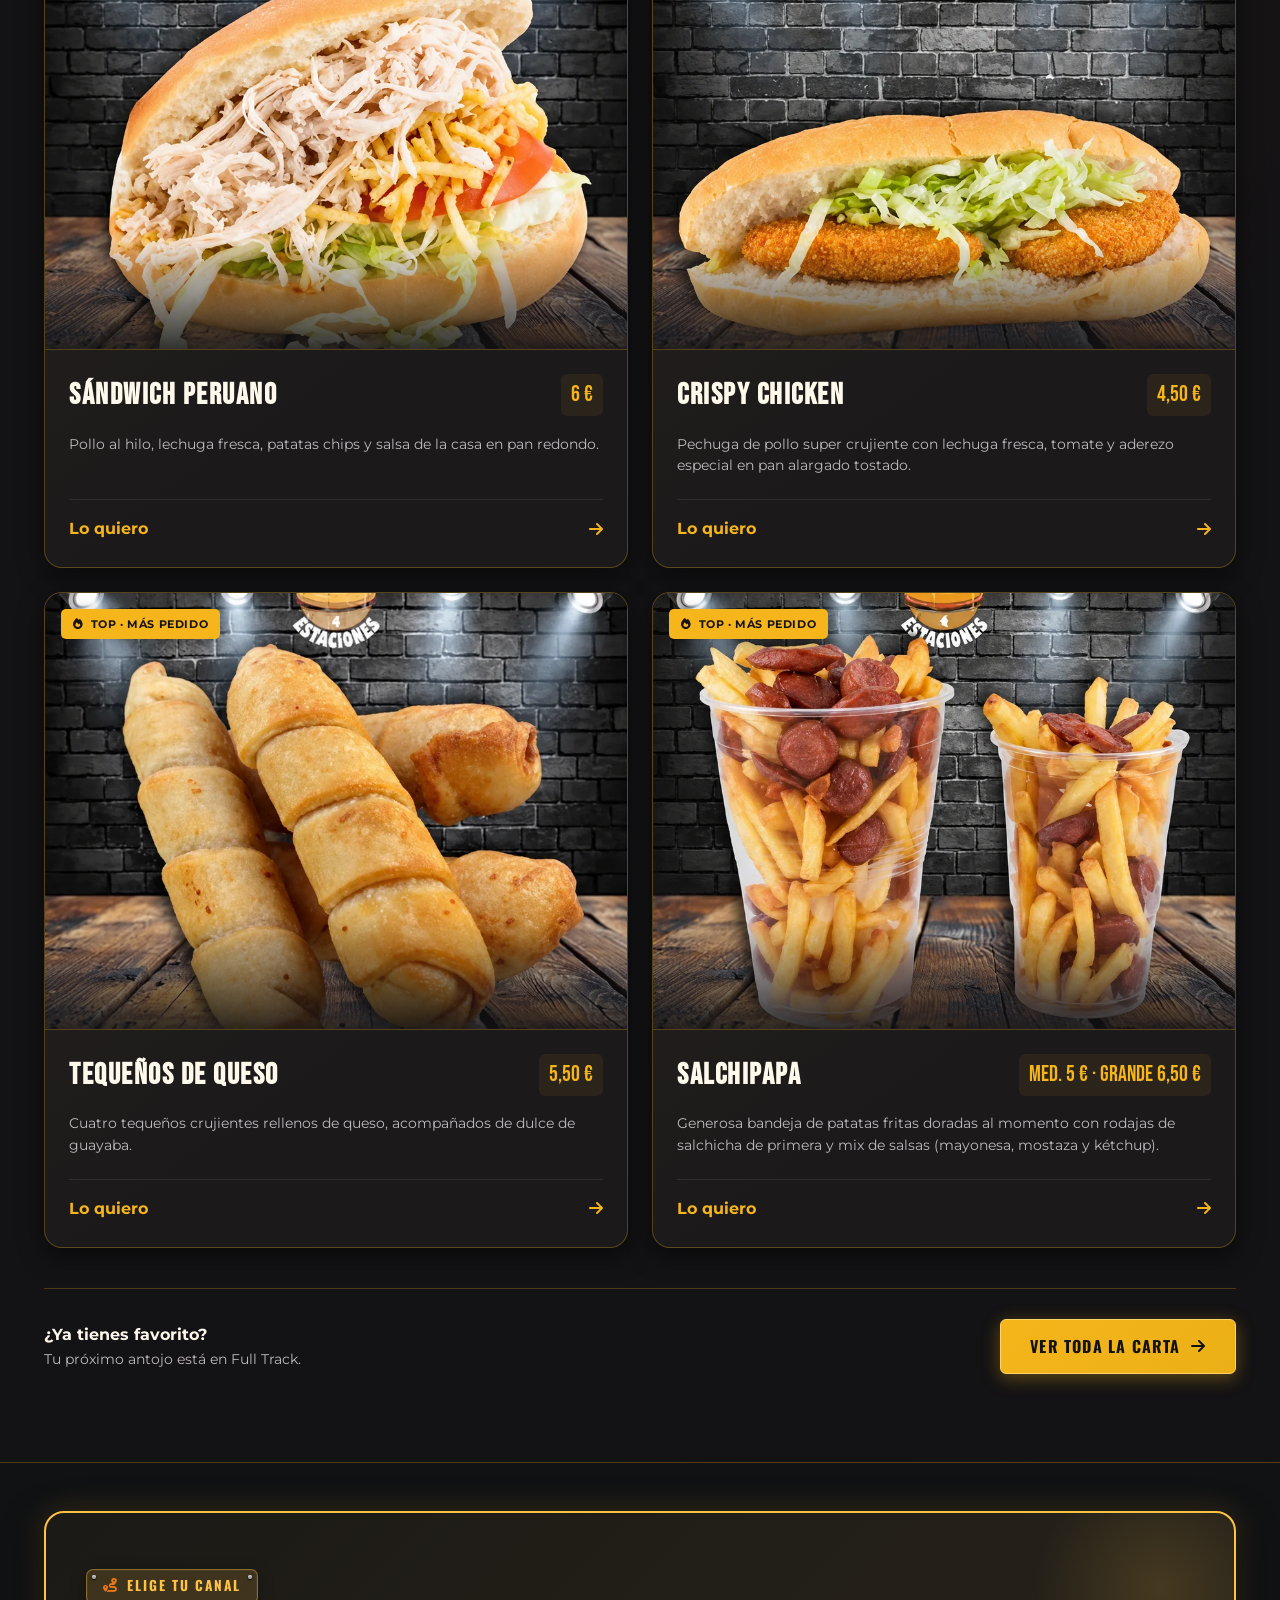
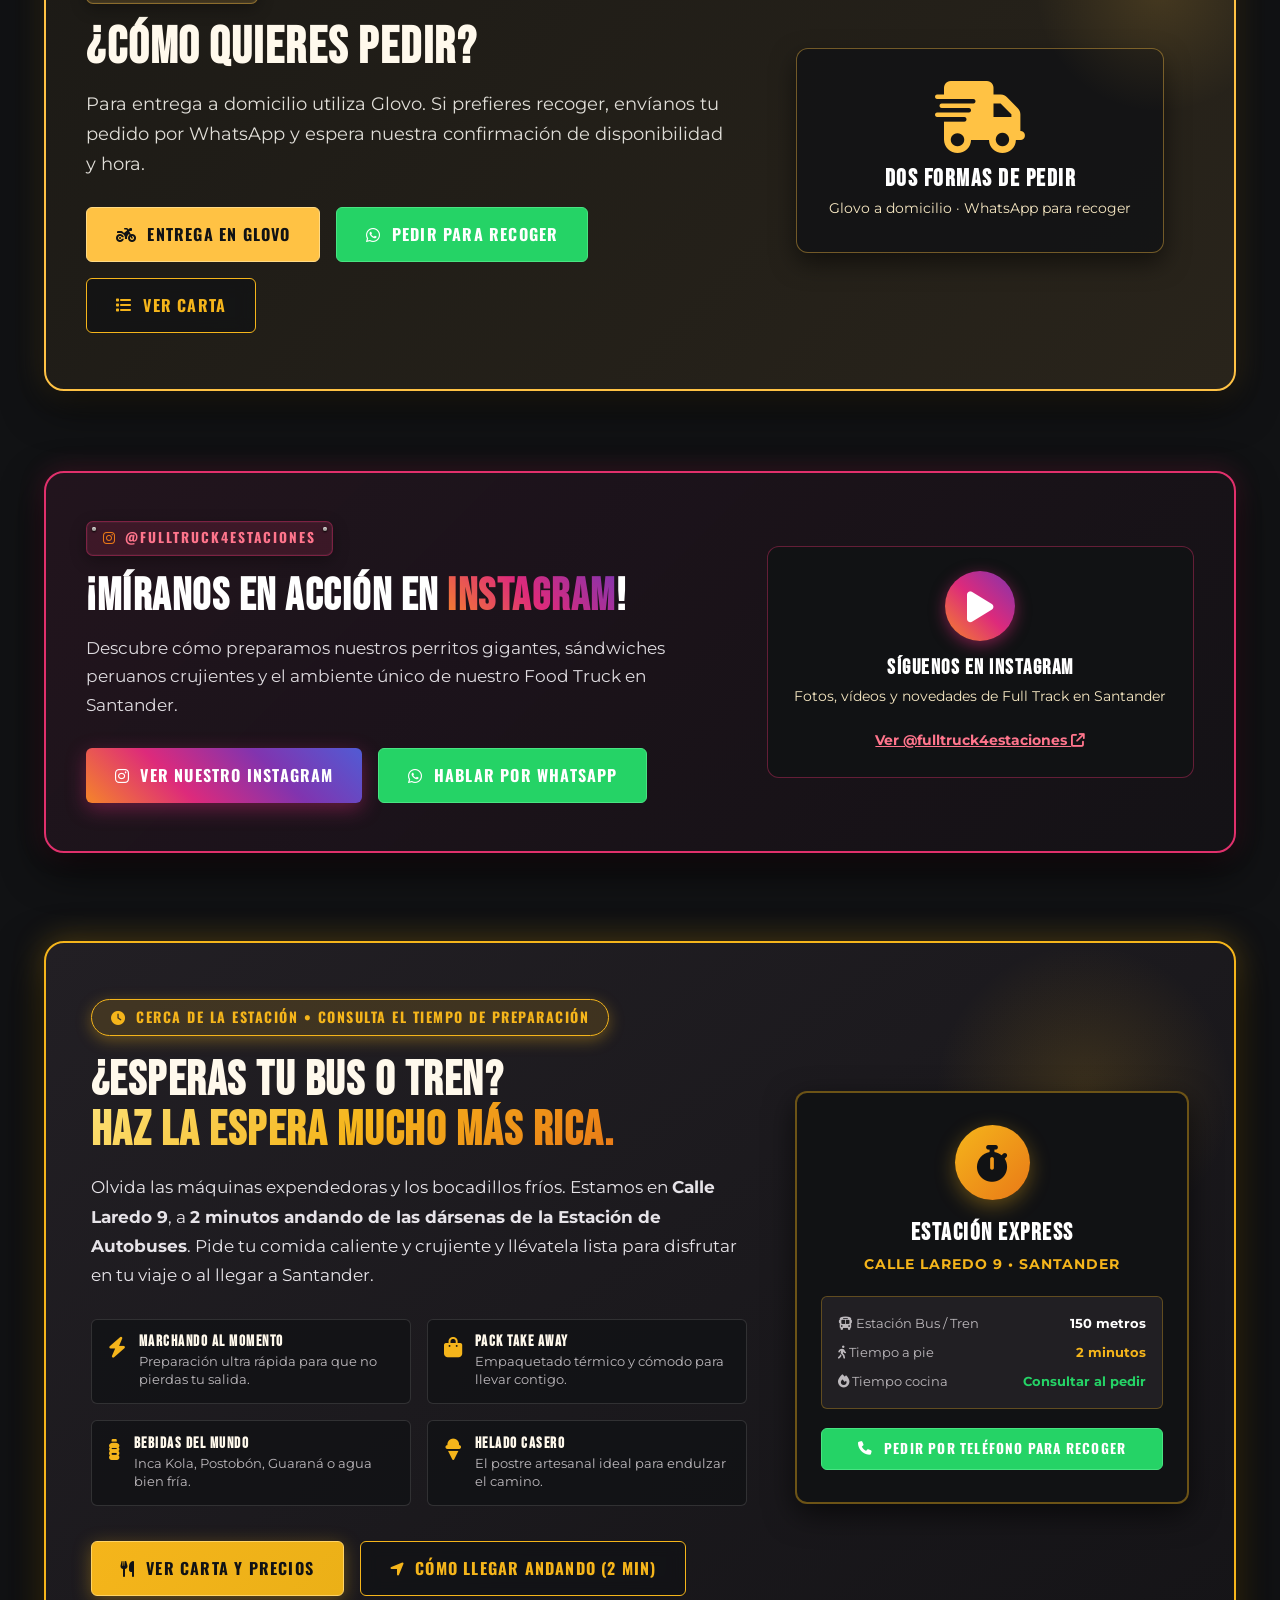
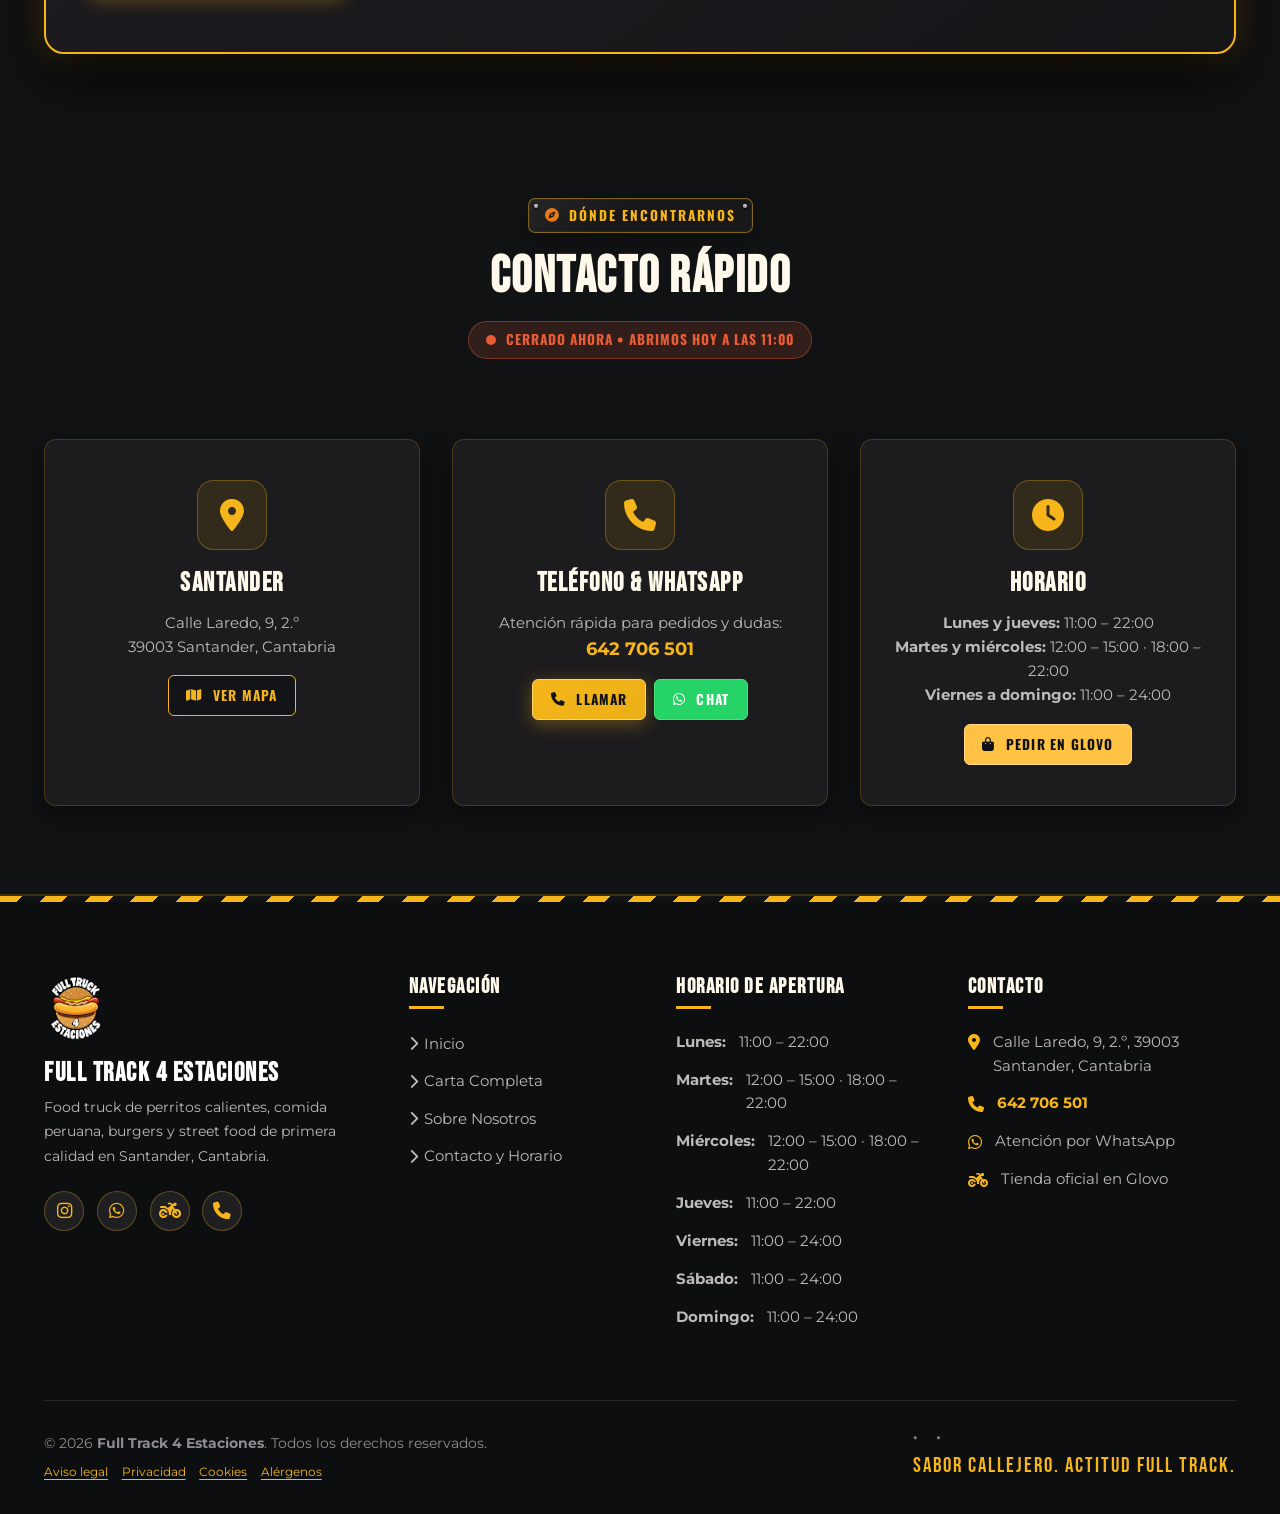
==== commit f8f2f33e: "Renueva favoritos, retira eventos y mejora privacidad y experiencia movil" ====
--- a/index.html
+++ b/index.html
@@ -4,8 +4,8 @@
   <meta charset="UTF-8">
   <meta name="viewport" content="width=device-width, initial-scale=1.0">
   <title>Full Track 4 Estaciones | Food Truck y Street Food en Santander</title>
-  <meta name="description" content="Descubre Full Track 4 Estaciones en Santander: los mejores perritos calientes, comida peruana, sándwiches crujientes y street food de calidad. Pide en Glovo o contrátanos para tu evento.">
-  <meta name="keywords" content="Food truck en Santander, Perritos calientes en Santander, Street food Santander, Comida peruana Santander, Comida a domicilio Santander, Food truck para eventos en Cantabria">
+  <meta name="description" content="Descubre Full Track 4 Estaciones en Santander: los mejores perritos calientes, comida peruana, sándwiches crujientes y street food de calidad. Pide en Glovo o recoge tu pedido en nuestro punto fijo de Santander.">
+  <meta name="keywords" content="Food truck en Santander, Perritos calientes en Santander, Street food Santander, Comida peruana Santander, Comida a domicilio Santander">
   <meta name="author" content="Full Track 4 Estaciones">
   <meta name="theme-color" content="#111214">
   <script>
@@ -40,7 +40,8 @@
   <link rel="stylesheet" href="https://cdnjs.cloudflare.com/ajax/libs/font-awesome/6.5.1/css/all.min.css">
 
   <!-- Estilos del Proyecto -->
-  <link rel="stylesheet" href="css/styles.css?v=20260828-3">
+  <link rel="stylesheet" href="css/styles.css?v=20260917-mobile">
+  <link rel="stylesheet" href="css/favorites.css?v=20260917-2">
   <link rel="stylesheet" href="css/intro.css?v=20260828-2">
 
   <!-- Schema.org JSON-LD para SEO Local -->
@@ -108,7 +109,7 @@
       <nav class="main-nav" aria-label="Navegación principal">
         <a href="index.html" class="nav-link active">Inicio</a>
         <a href="carta.html" class="nav-link">Carta</a>
-        <a href="eventos.html" class="nav-link">Eventos</a>
+
         <a href="nosotros.html" class="nav-link">Nosotros</a>
         <a href="contacto.html" class="nav-link">Contacto</a>
       </nav>
@@ -137,12 +138,12 @@
       <span class="ticker-item"><i class="fa-solid fa-clock"></i> <strong>HORARIO</strong> Lun/Jue 11:00–22:00 · Mar/Mié 12:00–15:00 y 18:00–22:00 · Vie–Dom 11:00–24:00</span>
       <span class="ticker-item"><i class="fa-brands fa-whatsapp"></i> <strong>PIDE PARA RECOGER</strong> Y ESPERA NUESTRA CONFIRMACIÓN</span>
       <span class="ticker-item"><i class="fa-solid fa-motorcycle"></i> <strong>ENTREGA A DOMICILIO</strong> DISPONIBLE EN GLOVO</span>
-      <span class="ticker-item"><i class="fa-solid fa-truck-fast"></i> <strong>FOOD TRUCK PARA EVENTOS</strong> EN CANTABRIA</span>
+      <span class="ticker-item"><i class="fa-solid fa-truck-fast"></i> <strong>TU PUNTO DE STREET FOOD</strong> EN SANTANDER</span>
       <span class="ticker-item"><i class="fa-solid fa-location-dot"></i> <strong>CALLE LAREDO, 9</strong> · SANTANDER</span>
       <span class="ticker-item"><i class="fa-solid fa-clock"></i> <strong>HORARIO</strong> Lun/Jue 11:00–22:00 · Mar/Mié 12:00–15:00 y 18:00–22:00 · Vie–Dom 11:00–24:00</span>
       <span class="ticker-item"><i class="fa-brands fa-whatsapp"></i> <strong>PIDE PARA RECOGER</strong> Y ESPERA NUESTRA CONFIRMACIÓN</span>
       <span class="ticker-item"><i class="fa-solid fa-motorcycle"></i> <strong>ENTREGA A DOMICILIO</strong> DISPONIBLE EN GLOVO</span>
-      <span class="ticker-item"><i class="fa-solid fa-truck-fast"></i> <strong>FOOD TRUCK PARA EVENTOS</strong> EN CANTABRIA</span>
+      <span class="ticker-item"><i class="fa-solid fa-truck-fast"></i> <strong>TU PUNTO DE STREET FOOD</strong> EN SANTANDER</span>
       <span class="ticker-item"><i class="fa-solid fa-location-dot"></i> <strong>CALLE LAREDO, 9</strong> · SANTANDER</span>
     </div>
   </div>
@@ -183,11 +184,11 @@
           <i class="fa-solid fa-fire highlight-orange"></i>
           <span>STREET FOOD EN SANTANDER</span>
         </div>
-        
+
         <h1 class="hero-title">FULL TRACK<br><span class="text-gradient">4 ESTACIONES</span></h1>
-        
+
         <div class="hero-subtitle">Street food con sabor que se recuerda</div>
-        
+
         <p class="hero-desc">
           Perritos, sándwich peruano, picoteo, rolls y bebidas latinoamericanas en Santander. Para recoger junto a la estación o pedir a domicilio en Glovo.
         </p>
@@ -224,7 +225,7 @@
       <!-- Lado Derecho: ilustración de marca del food truck -->
       <div class="hero-visual-card hero-truck-showcase">
         <div class="truck-art-header">
-          <span class="eyebrow">COCINA SOBRE RUEDAS</span>
+          <span class="eyebrow">TU PARADA EN SANTANDER</span>
           <span class="truck-art-note"><i class="fa-solid fa-wand-magic-sparkles"></i> Ilustración de marca</span>
         </div>
         <figure class="hero-truck-art">
@@ -237,7 +238,7 @@
         <div class="foodtruck-license-plate" aria-label="Matrícula de marca Full Track: SNR-39003-FT">
           <span class="plate-top">★ Full Track · Street Food ★</span>
           <strong>SNR-39003-FT</strong>
-          <span class="plate-bottom">Santander · Cocina sobre ruedas</span>
+          <span class="plate-bottom">Santander · Punto fijo</span>
         </div>
         <p class="proof-footnote">Ilustración de marca. Consulta la carta para ver los platos y precios actuales.</p>
         <a href="carta.html" class="btn btn-primary btn-block"><i class="fa-solid fa-arrow-right"></i> VER CARTA COMPLETA</a>
@@ -268,7 +269,7 @@
           <div class="stat-counter-label">Street food y recogida</div>
         </div>
         <div class="stat-counter-box">
-          <div class="stat-counter-number">6 días</div>
+          <div class="stat-counter-number">Horario</div>
           <div class="stat-counter-label">Horario semanal publicado</div>
         </div>
         <div class="stat-counter-box">
@@ -276,8 +277,8 @@
           <div class="stat-counter-label">Entrega a domicilio</div>
         </div>
         <div class="stat-counter-box">
-          <div class="stat-counter-number">Eventos</div>
-          <div class="stat-counter-label">Solicita disponibilidad</div>
+          <div class="stat-counter-number">Recogida</div>
+          <div class="stat-counter-label">Consulta disponibilidad</div>
         </div>
       </div>
     </div>
@@ -332,157 +333,116 @@
     </div>
   </section>
 
-  <!-- SECCIÓN: FAVORITOS DE FULL TRACK -->
-  <section class="section" id="favoritos" style="background: rgba(17, 18, 20, 0.65);">
+  <!-- SECCIÓN: LOS MÁS DESEADOS -->
+  <section class="section wanted-section" id="favoritos" aria-labelledby="wanted-title">
+    <div class="wanted-ribbon" aria-hidden="true"><span>TOP VENTAS ★ SABOR A LO GRANDE ★ LOS MÁS PEDIDOS ★ FULL TRACK ★ TOP VENTAS ★ SABOR A LO GRANDE ★ LOS MÁS PEDIDOS ★ FULL TRACK ★</span></div>
     <div class="container">
-      <div class="section-header">
-        <div class="section-tag">
-          <i class="fa-solid fa-heart"></i> Los Más Deseados
-        </div>
-        <h2>Favoritos de Full Track</h2>
-        <p>Especialidades icónicas que no te puedes perder si estás en Santander.</p>
-        <div class="section-divider"></div>
-      </div>
-
-      <div class="favorites-grid">
-        <!-- 1. Perrito Monstruo -->
-        <div class="product-card">
+      <div class="wanted-heading">
+        <div>
+          <span class="wanted-eyebrow"><i class="fa-solid fa-fire" aria-hidden="true"></i> LOS FAVORITOS DE FULL TRACK</span>
+          <h2 id="wanted-title">Los más<br><span>deseados.</span></h2>
+          <p>Los que más nos pedís. Los que siempre apetecen.<br>Si no sabes por dónde empezar, empieza aquí.</p>
+        </div>
+        <div class="wanted-stamp" aria-label="9 favoritos, puro sabor"><i class="fa-solid fa-star" aria-hidden="true"></i><strong>9</strong><span>FAVORITOS</span><small>PURO SABOR</small></div>
+      </div>
+      <div class="wanted-heroes"><article class="product-card wanted-card wanted-card--hero">
           <div class="product-image-box">
-            <span class="product-badge-corner">TOP VENTAS</span>
+            <img src="assets/dishes/chicharron-web.webp?v=20260917" alt="Chicharrón Full Track" class="product-img" loading="lazy">
+            <span class="wanted-badge"><i class="fa-solid fa-fire" aria-hidden="true"></i> TOP · MÁS PEDIDO</span>
+          </div>
+          <div class="product-details">
+            <div class="product-header"><h3 class="product-name">Chicharrón</h3><span class="product-price">6 €</span></div>
+            <p class="product-desc">Panceta de cerdo tierna por dentro y crocante por fuera, servida con boniato y salsa criolla en pan redondo artesano.</p>
+            <a href="carta.html#chicharron" class="wanted-link" aria-label="Ver Chicharrón en la carta">Lo quiero <i class="fa-solid fa-arrow-right" aria-hidden="true"></i></a>
+          </div>
+        </article><article class="product-card wanted-card wanted-card--hero">
+          <div class="product-image-box">
             <img src="assets/dishes/perrito-monstruo-web.webp?v=20260917" alt="Perrito Monstruo Full Track" class="product-img" loading="lazy">
+            <span class="wanted-badge"><i class="fa-solid fa-fire" aria-hidden="true"></i> TOP · MÁS PEDIDO</span>
           </div>
           <div class="product-details">
-            <div class="product-header">
-              <h3 class="product-name">Perrito Monstruo</h3>
-              <span class="product-price">6 €</span>
-            </div>
-            <p class="product-desc">
-              Chili de carne, queso rallado y lechuga fresca en pan largo.
-            </p>
-            <div class="product-footer">
-              <a href="carta.html#pan-largo" class="btn btn-secondary btn-sm btn-block">
-                <i class="fa-solid fa-eye"></i> Ver en la carta
-              </a>
-            </div>
-          </div>
-        </div>
-
-        <!-- 2. Sándwich Peruano -->
-        <div class="product-card">
+            <div class="product-header"><h3 class="product-name">Perrito Monstruo</h3><span class="product-price">6 €</span></div>
+            <p class="product-desc">Chili de carne, queso rallado y lechuga fresca en pan largo.</p>
+            <a href="carta.html#perrito-monstruo" class="wanted-link" aria-label="Ver Perrito Monstruo en la carta">Lo quiero <i class="fa-solid fa-arrow-right" aria-hidden="true"></i></a>
+          </div>
+        </article></div>
+      <div class="wanted-rolls">
+        <div class="wanted-group-heading"><div><span class="wanted-eyebrow">TRES FORMAS DE ENROLLARTE</span><h3>Los rollos que lo petan.</h3></div><div class="rolls-flavor-callout"><span class="rolls-flavor-kicker">ELIGE TU FAVORITO</span><div class="rolls-flavor-options"><a href="carta.html#rollo-con-bacon">BACON</a><span aria-hidden="true">/</span><a href="carta.html#rollo-con-lomo">LOMO</a><span aria-hidden="true">/</span><a href="carta.html#chicken-roll">POLLO</a></div><span class="rolls-flavor-line">Tres rollos. Mucho vicio.</span></div></div>
+        <div class="wanted-rolls-grid"><article class="product-card wanted-card">
           <div class="product-image-box">
-            <span class="product-badge-corner">FUSIÓN</span>
+            <img src="assets/dishes/rollo-con-bacon-web.webp?v=20260917" alt="Rollo con Bacon Full Track" class="product-img" loading="lazy">
+            <span class="wanted-badge"><i class="fa-solid fa-fire" aria-hidden="true"></i> TOP · MÁS PEDIDO</span>
+          </div>
+          <div class="product-details">
+            <div class="product-header"><h3 class="product-name">Rollo con Bacon</h3><span class="product-price">6 €</span></div>
+            <p class="product-desc">Delicioso rollo tostado con bacon crujiente, queso fundido, vegetales frescos y salsa especial de la casa.</p>
+            <a href="carta.html#rollo-con-bacon" class="wanted-link" aria-label="Ver Rollo con Bacon en la carta">Lo quiero <i class="fa-solid fa-arrow-right" aria-hidden="true"></i></a>
+          </div>
+        </article><article class="product-card wanted-card">
+          <div class="product-image-box">
+            <img src="assets/dishes/rollo-con-lomo-web.webp?v=20260917" alt="Rollo con Lomo Full Track" class="product-img" loading="lazy">
+            <span class="wanted-badge"><i class="fa-solid fa-fire" aria-hidden="true"></i> TOP · MÁS PEDIDO</span>
+          </div>
+          <div class="product-details">
+            <div class="product-header"><h3 class="product-name">Rollo con Lomo</h3><span class="product-price">6 €</span></div>
+            <p class="product-desc">Tortilla enrollada a la plancha rellena de tiras de lomo tierno, cebolla dorada y aderezo especial.</p>
+            <a href="carta.html#rollo-con-lomo" class="wanted-link" aria-label="Ver Rollo con Lomo en la carta">Lo quiero <i class="fa-solid fa-arrow-right" aria-hidden="true"></i></a>
+          </div>
+        </article><article class="product-card wanted-card">
+          <div class="product-image-box">
+            <img src="assets/dishes/chiken-roll-web.webp?v=20260917" alt="Chicken Roll Full Track" class="product-img" loading="lazy">
+            <span class="wanted-badge"><i class="fa-solid fa-fire" aria-hidden="true"></i> TOP · MÁS PEDIDO</span>
+          </div>
+          <div class="product-details">
+            <div class="product-header"><h3 class="product-name">Chicken Roll</h3><span class="product-price">6 €</span></div>
+            <p class="product-desc">Pollo desmechado jugoso con queso, lechuga y salsas envuelto en masa fina y dorada a la plancha.</p>
+            <a href="carta.html#chicken-roll" class="wanted-link" aria-label="Ver Chicken Roll en la carta">Lo quiero <i class="fa-solid fa-arrow-right" aria-hidden="true"></i></a>
+          </div>
+        </article></div>
+      </div>
+      <div class="wanted-group-heading wanted-more-heading"><h3>Más antojos. Mismo nivel.</h3><span class="wanted-eyebrow">TAMBIÉN ENTRE LOS MÁS PEDIDOS</span></div>
+      <div class="wanted-classics"><article class="product-card wanted-card">
+          <div class="product-image-box">
             <img src="assets/dishes/sandwich-peruano-web.webp?v=20260917" alt="Sándwich Peruano Full Track" class="product-img" loading="lazy">
+            <span class="wanted-badge"><i class="fa-solid fa-fire" aria-hidden="true"></i> TOP · MÁS PEDIDO</span>
           </div>
           <div class="product-details">
-            <div class="product-header">
-              <h3 class="product-name">Sándwich Peruano</h3>
-              <span class="product-price">6 €</span>
-            </div>
-            <p class="product-desc">
-              Pollo al hilo, lechuga fresca, patatas chips y salsa de la casa en pan redondo.
-            </p>
-            <div class="product-footer">
-              <a href="carta.html#mas-vendido" class="btn btn-secondary btn-sm btn-block">
-                <i class="fa-solid fa-eye"></i> Ver en la carta
-              </a>
-            </div>
-          </div>
-        </div>
-
-        <!-- 3. Salchipapa -->
-        <div class="product-card">
+            <div class="product-header"><h3 class="product-name">Sándwich Peruano</h3><span class="product-price">6 €</span></div>
+            <p class="product-desc">Pollo al hilo, lechuga fresca, patatas chips y salsa de la casa en pan redondo.</p>
+            <a href="carta.html#sandwich-peruano" class="wanted-link" aria-label="Ver Sándwich Peruano en la carta">Lo quiero <i class="fa-solid fa-arrow-right" aria-hidden="true"></i></a>
+          </div>
+        </article><article class="product-card wanted-card">
           <div class="product-image-box">
-            <span class="product-badge-corner">CLÁSICO</span>
+            <img src="assets/dishes/crispy-chicken-web.webp?v=20260917" alt="Crispy Chicken Full Track" class="product-img" loading="lazy">
+            <span class="wanted-badge"><i class="fa-solid fa-fire" aria-hidden="true"></i> TOP · MÁS PEDIDO</span>
+          </div>
+          <div class="product-details">
+            <div class="product-header"><h3 class="product-name">Crispy Chicken</h3><span class="product-price">4,50 €</span></div>
+            <p class="product-desc">Pechuga de pollo super crujiente con lechuga fresca, tomate y aderezo especial en pan alargado tostado.</p>
+            <a href="carta.html#crispy-chicken" class="wanted-link" aria-label="Ver Crispy Chicken en la carta">Lo quiero <i class="fa-solid fa-arrow-right" aria-hidden="true"></i></a>
+          </div>
+        </article><article class="product-card wanted-card">
+          <div class="product-image-box">
+            <img src="assets/dishes/tequenos-de-queso-4-uds-web.webp?v=20260917" alt="Tequeños de Queso Full Track" class="product-img" loading="lazy">
+            <span class="wanted-badge"><i class="fa-solid fa-fire" aria-hidden="true"></i> TOP · MÁS PEDIDO</span>
+          </div>
+          <div class="product-details">
+            <div class="product-header"><h3 class="product-name">Tequeños de Queso</h3><span class="product-price">5,50 €</span></div>
+            <p class="product-desc">Cuatro tequeños crujientes rellenos de queso, acompañados de dulce de guayaba.</p>
+            <a href="carta.html#tequenos-de-queso" class="wanted-link" aria-label="Ver Tequeños de Queso en la carta">Lo quiero <i class="fa-solid fa-arrow-right" aria-hidden="true"></i></a>
+          </div>
+        </article><article class="product-card wanted-card">
+          <div class="product-image-box">
             <img src="assets/dishes/salchipapa-web.webp?v=20260917" alt="Salchipapa Full Track" class="product-img" loading="lazy">
+            <span class="wanted-badge"><i class="fa-solid fa-fire" aria-hidden="true"></i> TOP · MÁS PEDIDO</span>
           </div>
           <div class="product-details">
-            <div class="product-header">
-              <h3 class="product-name">Salchipapa</h3>
-              <span class="product-price">Med. 5 € · Grande 6,50 €</span>
-            </div>
-            <p class="product-desc">
-              Generosa ración de patatas doradas y crujientes con salchichas en rodajas y festival de salsas callejeras.
-            </p>
-            <div class="product-footer">
-              <a href="carta.html#mas-vendido" class="btn btn-secondary btn-sm btn-block">
-                <i class="fa-solid fa-eye"></i> Ver en la carta
-              </a>
-            </div>
-          </div>
-        </div>
-
-        <!-- 4. Tequeños de Queso -->
-        <div class="product-card">
-          <div class="product-image-box">
-            <span class="product-badge-corner">PARA PICAR</span>
-            <img src="assets/dishes/tequenos-de-queso-4-uds-web.webp?v=20260917" alt="Tequeños de Queso Full Track" class="product-img" loading="lazy">
-          </div>
-          <div class="product-details">
-            <div class="product-header">
-              <h3 class="product-name">Tequeños de Queso</h3>
-              <span class="product-price">5,50 €</span>
-            </div>
-            <p class="product-desc">
-              Cuatro tequeños crujientes rellenos de queso, acompañados de dulce de guayaba.
-            </p>
-            <div class="product-footer">
-              <a href="carta.html#picoteo" class="btn btn-secondary btn-sm btn-block">
-                <i class="fa-solid fa-eye"></i> Ver en la carta
-              </a>
-            </div>
-          </div>
-        </div>
-
-        <!-- 5. Crispy Chicken -->
-        <div class="product-card">
-          <div class="product-image-box">
-            <span class="product-badge-corner">EXTRA CRISPY</span>
-            <img src="assets/dishes/crispy-chicken-web.webp?v=20260917" alt="Crispy Chicken Full Track" class="product-img" loading="lazy">
-          </div>
-          <div class="product-details">
-            <div class="product-header">
-              <h3 class="product-name">Crispy Chicken</h3>
-              <span class="product-price">4,50 €</span>
-            </div>
-            <p class="product-desc">
-              Pollo crujiente marinado con especias secretas, lechuga fresca y salsas en pan alargado tostado a la plancha.
-            </p>
-            <div class="product-footer">
-              <a href="carta.html#pan-largo" class="btn btn-secondary btn-sm btn-block">
-                <i class="fa-solid fa-eye"></i> Ver en la carta
-              </a>
-            </div>
-          </div>
-        </div>
-
-        <!-- 6. Chicharrón -->
-        <div class="product-card">
-          <div class="product-image-box">
-            <span class="product-badge-corner">PAN REDONDO</span>
-            <img src="assets/dishes/chicharron-web.webp?v=20260917" alt="Chicharrón Full Track" class="product-img" loading="lazy">
-          </div>
-          <div class="product-details">
-            <div class="product-header">
-              <h3 class="product-name">Chicharrón</h3>
-              <span class="product-price">6 €</span>
-            </div>
-            <p class="product-desc">
-              Panceta tierna y dorada al punto perfecto, con boniato frito y sarza criolla en pan redondo artesanal.
-            </p>
-            <div class="product-footer">
-              <a href="carta.html#pan-redondo" class="btn btn-secondary btn-sm btn-block">
-                <i class="fa-solid fa-eye"></i> Ver en la carta
-              </a>
-            </div>
-          </div>
-        </div>
-      </div>
-
-      <div class="menu-action-center" style="margin-top: 3.5rem;">
-        <a href="carta.html" class="btn btn-primary btn-lg">
-          <i class="fa-solid fa-book-open"></i> EXPLORAR LA CARTA COMPLETA
-        </a>
-      </div>
+            <div class="product-header"><h3 class="product-name">Salchipapa</h3><span class="product-price">Med. 5 € · Grande 6,50 €</span></div>
+            <p class="product-desc">Generosa bandeja de patatas fritas doradas al momento con rodajas de salchicha de primera y mix de salsas (mayonesa, mostaza y kétchup).</p>
+            <a href="carta.html#salchipapa" class="wanted-link" aria-label="Ver Salchipapa en la carta">Lo quiero <i class="fa-solid fa-arrow-right" aria-hidden="true"></i></a>
+          </div>
+        </article></div>
+      <div class="wanted-bottom"><p>¿Ya tienes favorito?<span>Tu próximo antojo está en Full Track.</span></p><a href="carta.html" class="btn btn-primary btn-lg">VER TODA LA CARTA <i class="fa-solid fa-arrow-right" aria-hidden="true"></i></a></div>
     </div>
   </section>
 
@@ -721,7 +681,7 @@
       <div class="instagram-banner-card">
         <div>
           <div class="section-tag" style="background: rgba(225, 48, 108, 0.15); border-color: rgba(225, 48, 108, 0.4); color: #FF758C;">
-            <i class="fa-brands fa-instagram"></i> @fulltrack4estaciones
+            <i class="fa-brands fa-instagram"></i> @fulltruck4estaciones
           </div>
           <h2 style="font-size: clamp(2rem, 3.5vw, 2.8rem); color: #fff;">
             ¡Míranos en Acción en <span style="background: linear-gradient(45deg, #F58529, #DD2A7B, #8134AF); -webkit-background-clip: text; -webkit-text-fill-color: transparent;">Instagram</span>!
@@ -730,8 +690,8 @@
             Descubre cómo preparamos nuestros perritos gigantes, sándwiches peruanos crujientes y el ambiente único de nuestro Food Truck en Santander.
           </p>
           <div style="display: flex; gap: 1rem; flex-wrap: wrap;">
-            <a href="https://www.instagram.com/reel/DaOkH8lqija/?utm_source=ig_web_copy_link&igsi=NTc4MTIwNjQ2YQ==" target="_blank" rel="noopener noreferrer" class="btn instagram-btn">
-              <i class="fa-brands fa-instagram"></i> VER REEL EN INSTAGRAM
+            <a href="https://www.instagram.com/fulltruck4estaciones/" target="_blank" rel="noopener noreferrer" class="btn instagram-btn">
+              <i class="fa-brands fa-instagram"></i> VER NUESTRO INSTAGRAM
             </a>
             <a href="https://wa.me/34642706501" target="_blank" rel="noopener noreferrer" class="btn btn-whatsapp">
               <i class="fa-brands fa-whatsapp"></i> Hablar por WhatsApp
@@ -743,12 +703,12 @@
           <div style="width: 70px; height: 70px; margin: 0 auto 1rem auto; border-radius: 50%; background: linear-gradient(45deg, #F58529, #DD2A7B, #8134AF); display: flex; align-items: center; justify-content: center; font-size: 2.2rem; color: #fff; box-shadow: 0 4px 15px rgba(221, 42, 123, 0.5);">
             <i class="fa-solid fa-play"></i>
           </div>
-          <h3 style="font-size: 1.3rem; color: #fff; margin-bottom: 0.3rem;">Vídeo Reel Exclusivo</h3>
+          <h3 style="font-size: 1.3rem; color: #fff; margin-bottom: 0.3rem;">Síguenos en Instagram</h3>
           <p style="font-size: 0.85rem; color: var(--color-cream); margin-bottom: 1.2rem;">
-            Preparación en directo en el Food Truck de Santander
+            Fotos, vídeos y novedades de Full Track en Santander
           </p>
-          <a href="https://www.instagram.com/reel/DaOkH8lqija/?utm_source=ig_web_copy_link&igsi=NTc4MTIwNjQ2YQ==" target="_blank" rel="noopener noreferrer" style="font-size: 0.85rem; font-weight: 700; color: #FF758C; text-decoration: underline;">
-            Abrir reel en Instagram <i class="fa-solid fa-arrow-up-right-from-square"></i>
+          <a href="https://www.instagram.com/fulltruck4estaciones/" target="_blank" rel="noopener noreferrer" style="font-size: 0.85rem; font-weight: 700; color: #FF758C; text-decoration: underline;">
+            Ver @fulltruck4estaciones <i class="fa-solid fa-arrow-up-right-from-square"></i>
           </a>
         </div>
       </div>
@@ -806,24 +766,6 @@
           </div>
         </div>
 
-        <!-- Review 3 -->
-        <div class="review-card">
-          <div>
-            <div class="review-stars">
-              <i class="fa-solid fa-star"></i><i class="fa-solid fa-star"></i><i class="fa-solid fa-star"></i><i class="fa-solid fa-star"></i><i class="fa-solid fa-star"></i>
-            </div>
-            <p style="font-size: 0.95rem; color: #fff; font-style: italic;">
-              "Contratamos el food truck para una fiesta privada de cumpleaños y fue todo un éxito. Servicio impecable, amabilidad de 10 y todos los invitados encantados."
-            </p>
-          </div>
-          <div class="review-author">
-            <div class="review-avatar">D</div>
-            <div>
-              <strong style="color: var(--color-white); font-size: 0.9rem; display: block;">David G.</strong>
-              <span style="font-size: 0.75rem; color: var(--color-yellow);">Evento privado en Cantabria • Google Reviews</span>
-            </div>
-          </div>
-        </div>
       </div>
 
       <div style="text-align: center; margin-top: 2.5rem;">
@@ -834,42 +776,7 @@
     </div>
   </section>
 
-  <!-- SECCIÓN EVENTOS BANNER -->
-  <section class="section" style="padding-top: 2rem; padding-bottom: 4rem;">
-    <div class="container">
-      <div class="banner-events">
-        <div class="banner-grid">
-          <div>
-            <div class="section-tag" style="background: rgba(233, 121, 23, 0.15); border-color: rgba(233, 121, 23, 0.4); color: var(--color-orange);">
-              <i class="fa-solid fa-calendar-check"></i> Servicio de Catering & Food Truck
-            </div>
-            <h2>¿Tienes un <span class="highlight-orange">Evento</span>?</h2>
-            <p>
-              Llevamos el sabor de Full Track a cumpleaños, celebraciones, fiestas privadas, eventos de empresa y festivales. ¡Haremos que tus invitados disfruten al máximo!
-            </p>
-            <div class="banner-actions">
-              <a href="eventos.html" class="btn btn-primary">
-                <i class="fa-solid fa-file-signature"></i> QUIERO INFORMACIÓN
-              </a>
-              <a href="https://wa.me/34642706501?text=Hola%20Full%20Track,%20quiero%20informaci%C3%B3n%20para%20un%20evento" target="_blank" rel="noopener noreferrer" class="btn btn-whatsapp">
-                <i class="fa-brands fa-whatsapp"></i> Preguntar por WhatsApp
-              </a>
-            </div>
-          </div>
-
-          <div class="banner-icon-side">
-            <div class="banner-badge-box" style="border-color: rgba(233, 121, 23, 0.4);">
-              <i class="fa-solid fa-van-shuttle" style="color: var(--color-orange);"></i>
-              <h3 style="font-size: 1.5rem; color: #fff; margin-bottom: 0.3rem;">FOOD TRUCK MÓVIL</h3>
-              <p style="font-size: 0.85rem; color: var(--color-cream); margin: 0;">Disponible para toda Cantabria</p>
-            </div>
-          </div>
-        </div>
-      </div>
-    </div>
-  </section>
-
-  <!-- SECCIÓN: ¿ESPERAS TU BUS O TREN? COME RICO Y RÁPIDO -->
+<!-- SECCIÓN: ¿ESPERAS TU BUS O TREN? COME RICO Y RÁPIDO -->
   <section class="section" style="padding-top: 2rem; padding-bottom: 3.5rem;">
     <div class="container">
       <div class="traveler-express-card">
@@ -1040,7 +947,7 @@
             Food truck de perritos calientes, comida peruana, burgers y street food de primera calidad en Santander, Cantabria.
           </p>
           <div class="footer-socials">
-            <a href="https://www.instagram.com/reel/DaOkH8lqija/?utm_source=ig_web_copy_link&igsi=NTc4MTIwNjQ2YQ==" target="_blank" rel="noopener noreferrer" class="social-btn" title="Instagram">
+            <a href="https://www.instagram.com/fulltruck4estaciones/" target="_blank" rel="noopener noreferrer" class="social-btn" title="Instagram">
               <i class="fa-brands fa-instagram"></i>
             </a>
             <a href="https://wa.me/34642706501" target="_blank" rel="noopener noreferrer" class="social-btn" title="WhatsApp">
@@ -1061,7 +968,6 @@
           <ul class="footer-links">
             <li><a href="index.html"><i class="fa-solid fa-chevron-right"></i> Inicio</a></li>
             <li><a href="carta.html"><i class="fa-solid fa-chevron-right"></i> Carta Completa</a></li>
-            <li><a href="eventos.html"><i class="fa-solid fa-chevron-right"></i> Food Truck para Eventos</a></li>
             <li><a href="nosotros.html"><i class="fa-solid fa-chevron-right"></i> Sobre Nosotros</a></li>
             <li><a href="contacto.html"><i class="fa-solid fa-chevron-right"></i> Contacto y Horario</a></li>
           </ul>
@@ -1110,7 +1016,7 @@
           &copy; 2026 <strong>Full Track 4 Estaciones</strong>. Todos los derechos reservados.
           <div class="legal-links">
             <a href="aviso-legal.html">Aviso legal</a>
-            <a href="privacidad.html">Privacidad</a>
+            <a href="privacidad.html">Privacidad</a><a href="cookies.html">Cookies</a>
             <a href="alergenos.html">Alérgenos</a>
           </div>
         </div>
@@ -1150,6 +1056,6 @@
 
   <!-- SCRIPT -->
   <script src="js/intro.js?v=20260828-2"></script>
-  <script src="js/main.js?v=20260827-2"></script>
+  <script src="js/main.js?v=20260917-legal"></script>
 </body>
 </html>
--- a/css/styles.css
+++ b/css/styles.css
@@ -46,6 +46,23 @@
 }
 
 /* 2. RESET Y BASE */
+[hidden] { display: none !important; }
+.contact-layout-grid > div, .info-content { min-width: 0; }
+.info-content { overflow-wrap: anywhere; }
+@media (max-width: 400px) {
+  .product-header { flex-wrap: wrap; }
+  .product-price { white-space: normal; }
+  .contact-info-card .btn { white-space: normal; }
+}
+.legal-pending { padding: 16px 20px; border-left: 3px solid var(--color-yellow); background: #f5b51b0c; }
+.storage-details { margin: 24px 0; display: grid; grid-template-columns: minmax(100px, 1fr) 3fr; gap: 12px 24px; }
+.storage-details dt { color: var(--color-yellow); font-weight: 700; }
+.storage-details dd { margin: 0; overflow-wrap: anywhere; color: var(--color-text-muted); }
+@media (max-width: 500px) { .storage-details { grid-template-columns: 1fr; gap: 8px; } .storage-details dd { margin-bottom: 12px; } }
+.map-private-preview { min-height: 330px; padding: 40px 24px; display: flex; flex-direction: column; align-items: center; justify-content: center; gap: 14px; text-align: center; background: radial-gradient(circle at center, #f5b51b15, transparent 70%), #19181b; }
+.map-private-preview > i { font-size: 40px; color: var(--color-yellow); }
+.map-private-preview > span { font-size: 11px; letter-spacing: 3px; color: var(--color-yellow); }
+.map-private-preview small { color: var(--color-text-muted); font-size: 11px; }
 *, *::before, *::after {
   box-sizing: border-box;
   margin: 0;
@@ -1360,7 +1377,7 @@
 /* 8. SECCIÓN: LO QUE NOS REPRESENTA (3 TARJETAS) */
 .features-grid {
   display: grid;
-  grid-template-columns: repeat(auto-fit, minmax(320px, 1fr));
+  grid-template-columns: repeat(auto-fit, minmax(min(100%, 320px), 1fr));
   gap: 2rem;
 }
 
@@ -1432,11 +1449,12 @@
 /* 9. SECCIÓN: FAVORITOS DE FULL TRACK */
 .favorites-grid {
   display: grid;
-  grid-template-columns: repeat(auto-fill, minmax(330px, 1fr));
+  grid-template-columns: repeat(auto-fill, minmax(min(100%, 330px), 1fr));
   gap: 2rem;
 }
 
 .product-card {
+  scroll-margin-top: 130px;
   background: var(--bg-card);
   border: 1px solid rgba(58, 57, 59, 0.7);
   border-radius: var(--radius-md);
@@ -1456,6 +1474,7 @@
 
 /* Imagen real de comida con marco industrial y zoom en hover */
 .product-image-box {
+  scroll-margin-top: 130px;
   height: 210px;
   background: #19181b;
   position: relative;
--- a/css/favorites.css
+++ b/css/favorites.css
@@ -0,0 +1,91 @@
+/* Home: escaparate de los nueve favoritos. */
+.wanted-section {
+  position: relative;
+  background: radial-gradient(ellipse at 85% 15%, #64301b40, transparent 45%), #131214;
+  padding-top: 0;
+  border-bottom: 1px solid #f5b51b40;
+  scroll-margin-top: 100px;
+}
+.wanted-ribbon { overflow: hidden; padding: 13px 0; background: var(--color-yellow); color: #171315; margin-bottom: 64px; }
+.wanted-ribbon span { display: block; width: max-content; font: 700 16px var(--font-heading); letter-spacing: 4px; word-spacing: 14px; }
+.wanted-heading { display: flex; align-items: center; justify-content: space-between; gap: 24px; margin-bottom: 40px; }
+.wanted-eyebrow { color: var(--color-yellow); font: 600 12px var(--font-body); letter-spacing: 2px; display: inline-block; }
+.wanted-heading h2 { font-size: clamp(4.5rem, 10vw, 8.5rem); line-height: .88; margin: 22px 0; letter-spacing: 1px; }
+.wanted-heading h2 span { color: var(--color-yellow); }
+.wanted-heading p { max-width: 550px; }
+.wanted-stamp { width: 160px; height: 160px; flex-shrink: 0; border: 2px solid var(--color-yellow); outline: 1px dashed #f5b51b90; outline-offset: -9px; border-radius: 50%; display: flex; flex-direction: column; align-items: center; justify-content: center; color: var(--color-yellow); transform: rotate(10deg); background: #f5b51b09; }
+.wanted-stamp strong { font: 64px/.95 var(--font-title); }
+.wanted-stamp span { font: 20px var(--font-heading); letter-spacing: 2px; }
+.wanted-stamp small { font-size: 9px; letter-spacing: 3px; margin-top: 3px; }
+.wanted-heroes, .wanted-classics { display: grid; grid-template-columns: repeat(2, minmax(0, 1fr)); gap: 24px; }
+.wanted-section .wanted-card { border: 1px solid #f5b51b45; border-radius: 18px; background: linear-gradient(145deg, #29231f, #1b191a 65%); min-width: 0; }
+.wanted-section .wanted-card::before, .wanted-section .wanted-card::after { display: none; }
+.wanted-section .product-image-box { height: auto; aspect-ratio: 4 / 3; border-bottom: 1px solid #f5b51b45; }
+.wanted-section .wanted-card--hero .product-image-box { aspect-ratio: 3 / 2; }
+.wanted-section .product-image-box::after { height: 25%; }
+.wanted-badge { position: absolute; z-index: 2; top: 16px; left: 16px; display: inline-flex; align-items: center; gap: 7px; padding: 8px 12px; background: var(--color-yellow); color: #171315; box-shadow: 0 4px 16px #0005; border-radius: 5px; font: 700 11px var(--font-body); letter-spacing: .6px; }
+.wanted-section .product-details { padding: 24px; }
+.wanted-section .product-header { flex-wrap: wrap; gap: 8px 16px; align-items: center; }
+.wanted-section .product-name { font-size: 1.85rem; }
+.wanted-section .wanted-card--hero .product-name { font-size: clamp(2rem, 3vw, 2.7rem); }
+.wanted-section .product-price { background: #f5b51b12; padding: 3px 10px; border-radius: 6px; font-size: 1.4rem; white-space: normal; }
+.wanted-section .product-desc { margin-top: 8px; }
+.wanted-link { border-top: 1px solid #ffffff15; padding-top: 14px; color: var(--color-yellow); font-weight: 700; display: flex; align-items: center; justify-content: space-between; min-height: 44px; }
+.wanted-link i { transition: transform .2s; }
+.wanted-link:hover i { transform: translateX(5px); }
+.wanted-link:focus-visible { outline: 2px solid var(--color-yellow); outline-offset: 5px; }
+.wanted-rolls { margin-top: 40px; padding: 28px; border: 1px solid #f5b51b55; border-radius: 22px; background: radial-gradient(ellipse at top left, #f5b51b15, transparent 70%); }
+.wanted-group-heading { display: flex; align-items: end; justify-content: space-between; gap: 20px; margin-bottom: 24px; }
+.wanted-group-heading h3 { font-size: clamp(1.8rem, 3vw, 2.6rem); margin-top: 8px; }
+.wanted-group-heading p { font-size: .85rem; max-width: 260px; }
+.rolls-flavor-callout { padding: 14px 20px; border-left: 3px solid var(--color-yellow); background: linear-gradient(100deg, #f5b51b18, transparent); transform: rotate(-2deg); flex-shrink: 0; }
+.rolls-flavor-kicker { font-size: 9px; letter-spacing: 2.5px; color: var(--color-cream); font-weight: 700; }
+.rolls-flavor-options { display: flex; align-items: center; gap: 10px; font: 32px/1.3 var(--font-title); }
+.rolls-flavor-options a { color: var(--color-yellow); }
+.rolls-flavor-options span { color: #bdb9bd80; font-size: 23px; }
+.rolls-flavor-options a:hover { color: var(--color-white); }
+.rolls-flavor-options a:focus-visible { outline: 2px solid var(--color-yellow); outline-offset: 3px; }
+.rolls-flavor-line { font-size: 12px; color: var(--color-white); font-weight: 600; }
+@media (min-width: 641px) and (max-width: 1000px) { .wanted-rolls > .wanted-group-heading { align-items: start; flex-direction: column; } }
+@media (max-width: 640px) { .rolls-flavor-callout { margin: 8px 0; padding: 10px 14px; } .rolls-flavor-options { font-size: 28px; gap: 8px; } }
+.wanted-rolls-grid { display: grid; grid-template-columns: repeat(3, minmax(0, 1fr)); gap: 20px; }
+.wanted-rolls-grid .product-details { padding: 20px; }
+.wanted-more-heading { margin-top: 48px; }
+.wanted-bottom { display: flex; justify-content: space-between; gap: 24px; align-items: center; margin-top: 40px; padding-top: 30px; border-top: 1px solid #f5b51b40; }
+.wanted-bottom p { color: var(--color-white); font-weight: 700; }
+.wanted-bottom p span { display: block; font-size: .85rem; color: var(--color-text-muted); font-weight: 400; }
+@media (max-width: 900px) {
+  .wanted-rolls { padding: 20px; }
+  .wanted-rolls-grid { gap: 12px; }
+  .wanted-rolls-grid .product-details { padding: 15px; }
+  .wanted-rolls-grid .product-name { font-size: 1.6rem; }
+  .wanted-badge { left: 10px; top: 10px; font-size: 9px; padding: 7px 9px; }
+}
+@media (max-width: 640px) {
+  .wanted-ribbon { margin-bottom: 38px; }
+  .wanted-heading { align-items: start; gap: 10px; }
+  .wanted-heading h2 { font-size: clamp(3.8rem, 15vw, 5.8rem); }
+  .wanted-heading p { font-size: .88rem; }
+  .wanted-heading .wanted-eyebrow { font-size: 9px; letter-spacing: 1px; }
+  .wanted-stamp { width: 86px; height: 86px; margin-top: 32px; outline-offset: -6px; }
+  .wanted-stamp strong { font-size: 32px; }
+  .wanted-stamp span { font-size: 10px; letter-spacing: 1px; }
+  .wanted-stamp small { font-size: 6px; letter-spacing: 1px; }
+  .wanted-stamp i { font-size: 9px; }
+  .wanted-heroes, .wanted-classics, .wanted-rolls-grid { grid-template-columns: minmax(0, 1fr); gap: 20px; }
+  .wanted-rolls { padding: 16px; margin-top: 28px; }
+  .wanted-group-heading, .wanted-bottom { flex-direction: column; align-items: start; gap: 12px; }
+  .wanted-section .product-details { padding: 20px; }
+  .wanted-section .product-name { font-size: 1.9rem; }
+  .wanted-bottom .btn { width: 100%; font-size: .9rem; }
+}
+@media (max-width: 360px) {
+  .wanted-heading { position: relative; display: block; }
+  .wanted-heading h2 { font-size: 3.8rem; }
+  .wanted-stamp { position: absolute; right: 0; top: 16px; width: 70px; height: 70px; }
+  .wanted-heading p { max-width: 100%; }
+}
+@media (prefers-reduced-motion: reduce) {
+  .wanted-section *, .wanted-section *::before, .wanted-section *::after { transition: none !important; animation: none !important; }
+  .wanted-section .product-card:hover, .wanted-section .product-card:hover .product-img { transform: none; }
+}
